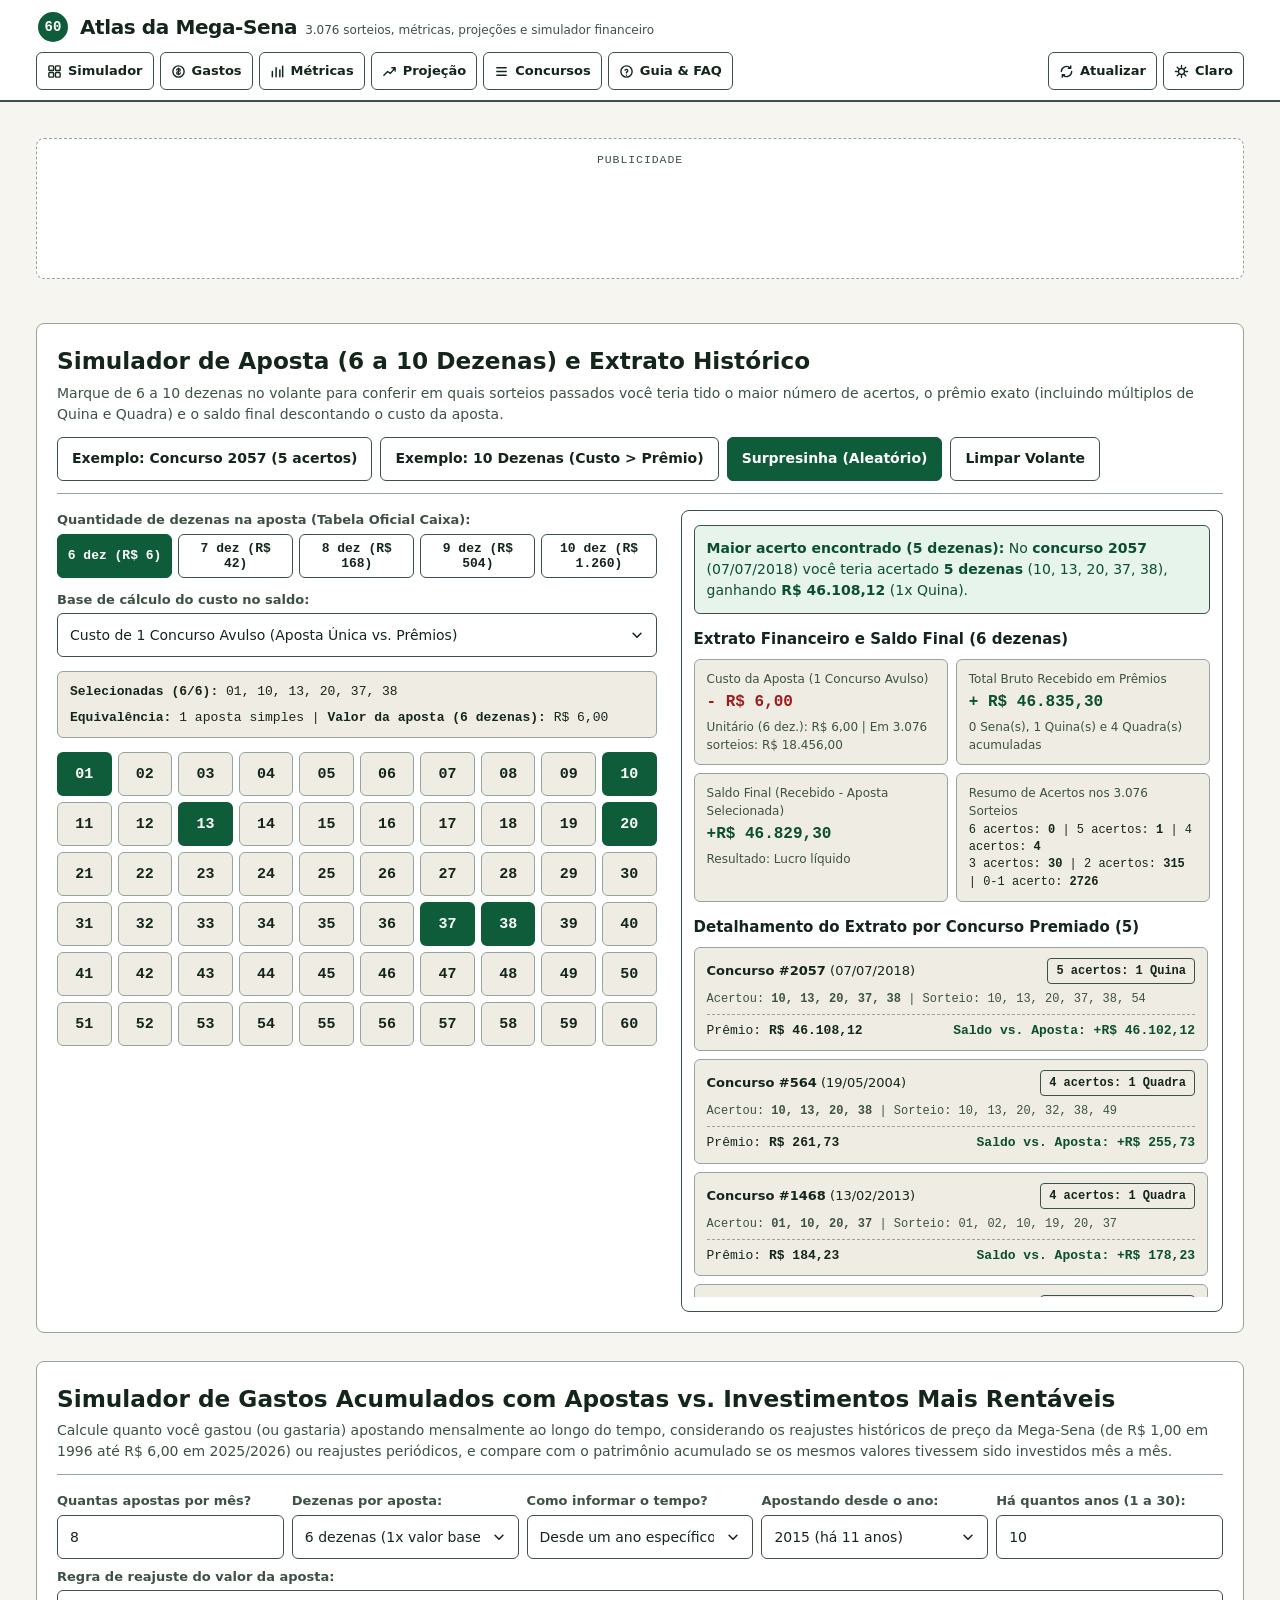
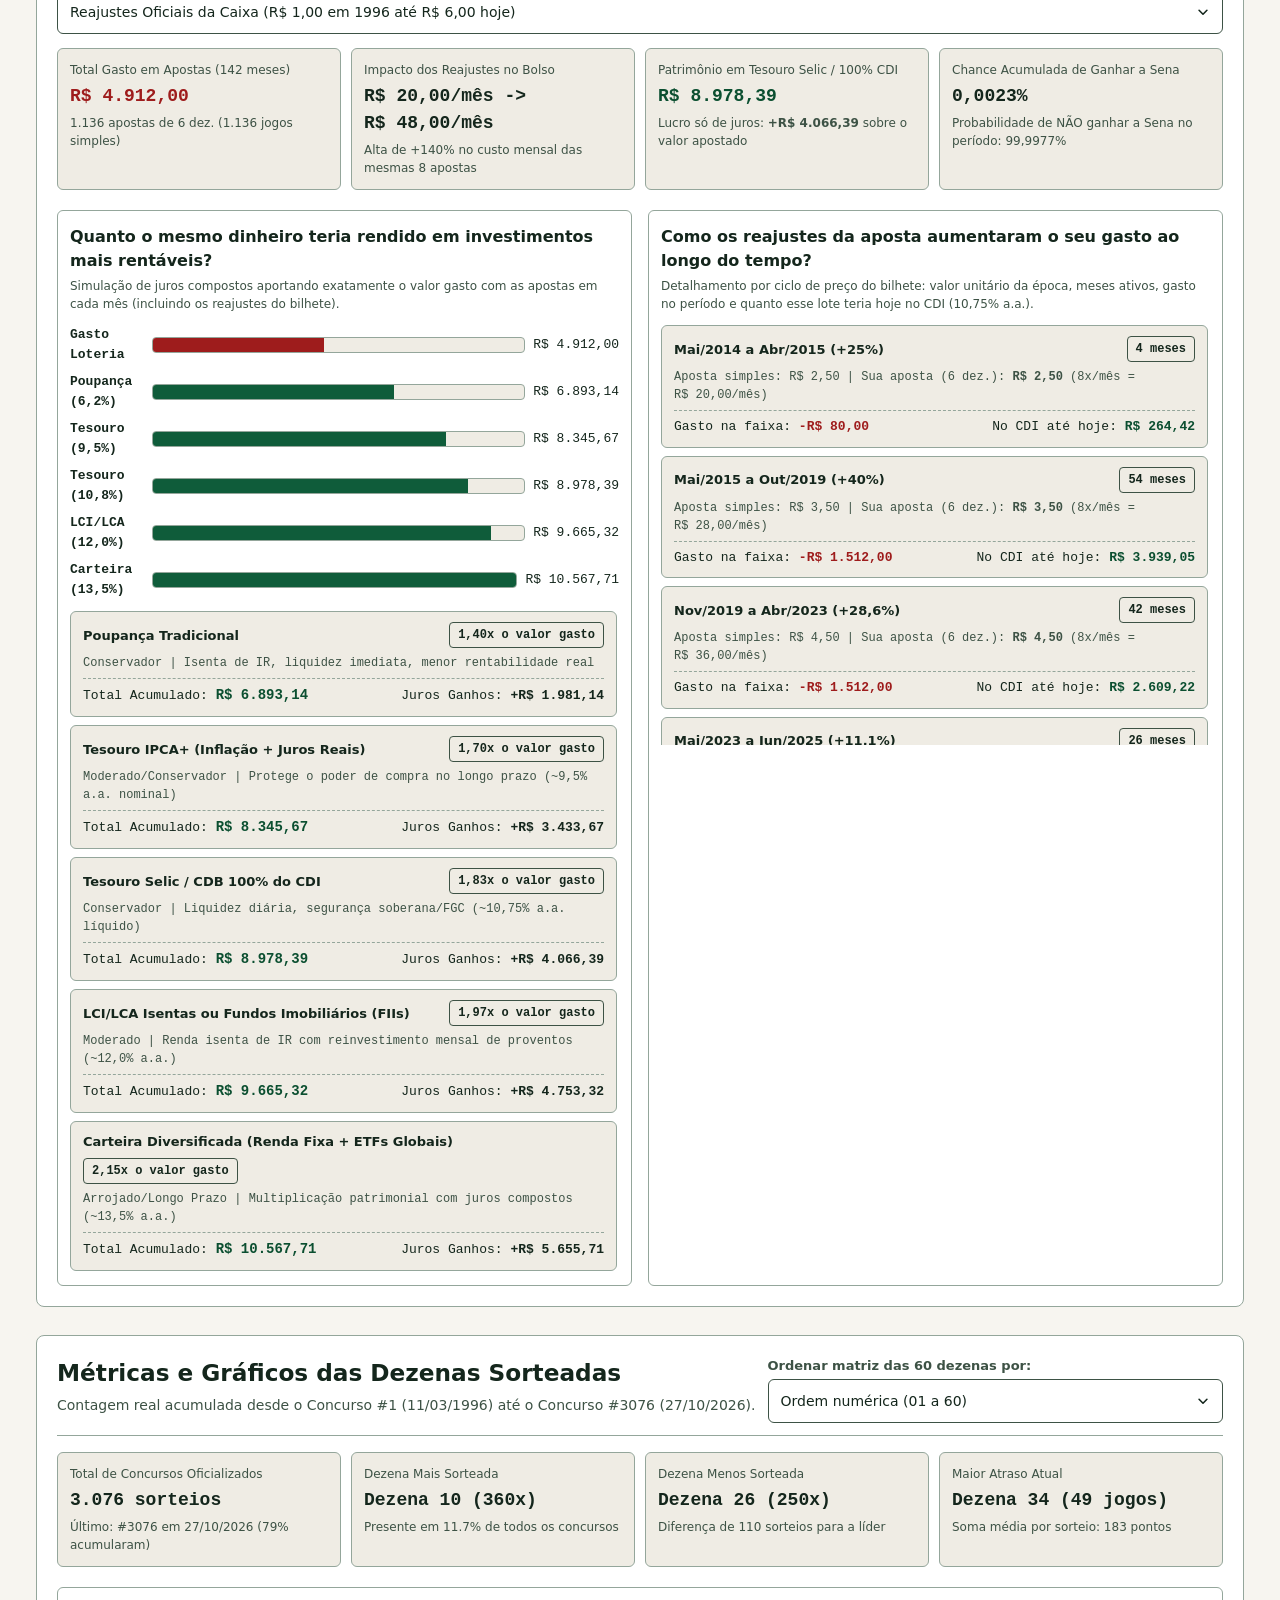
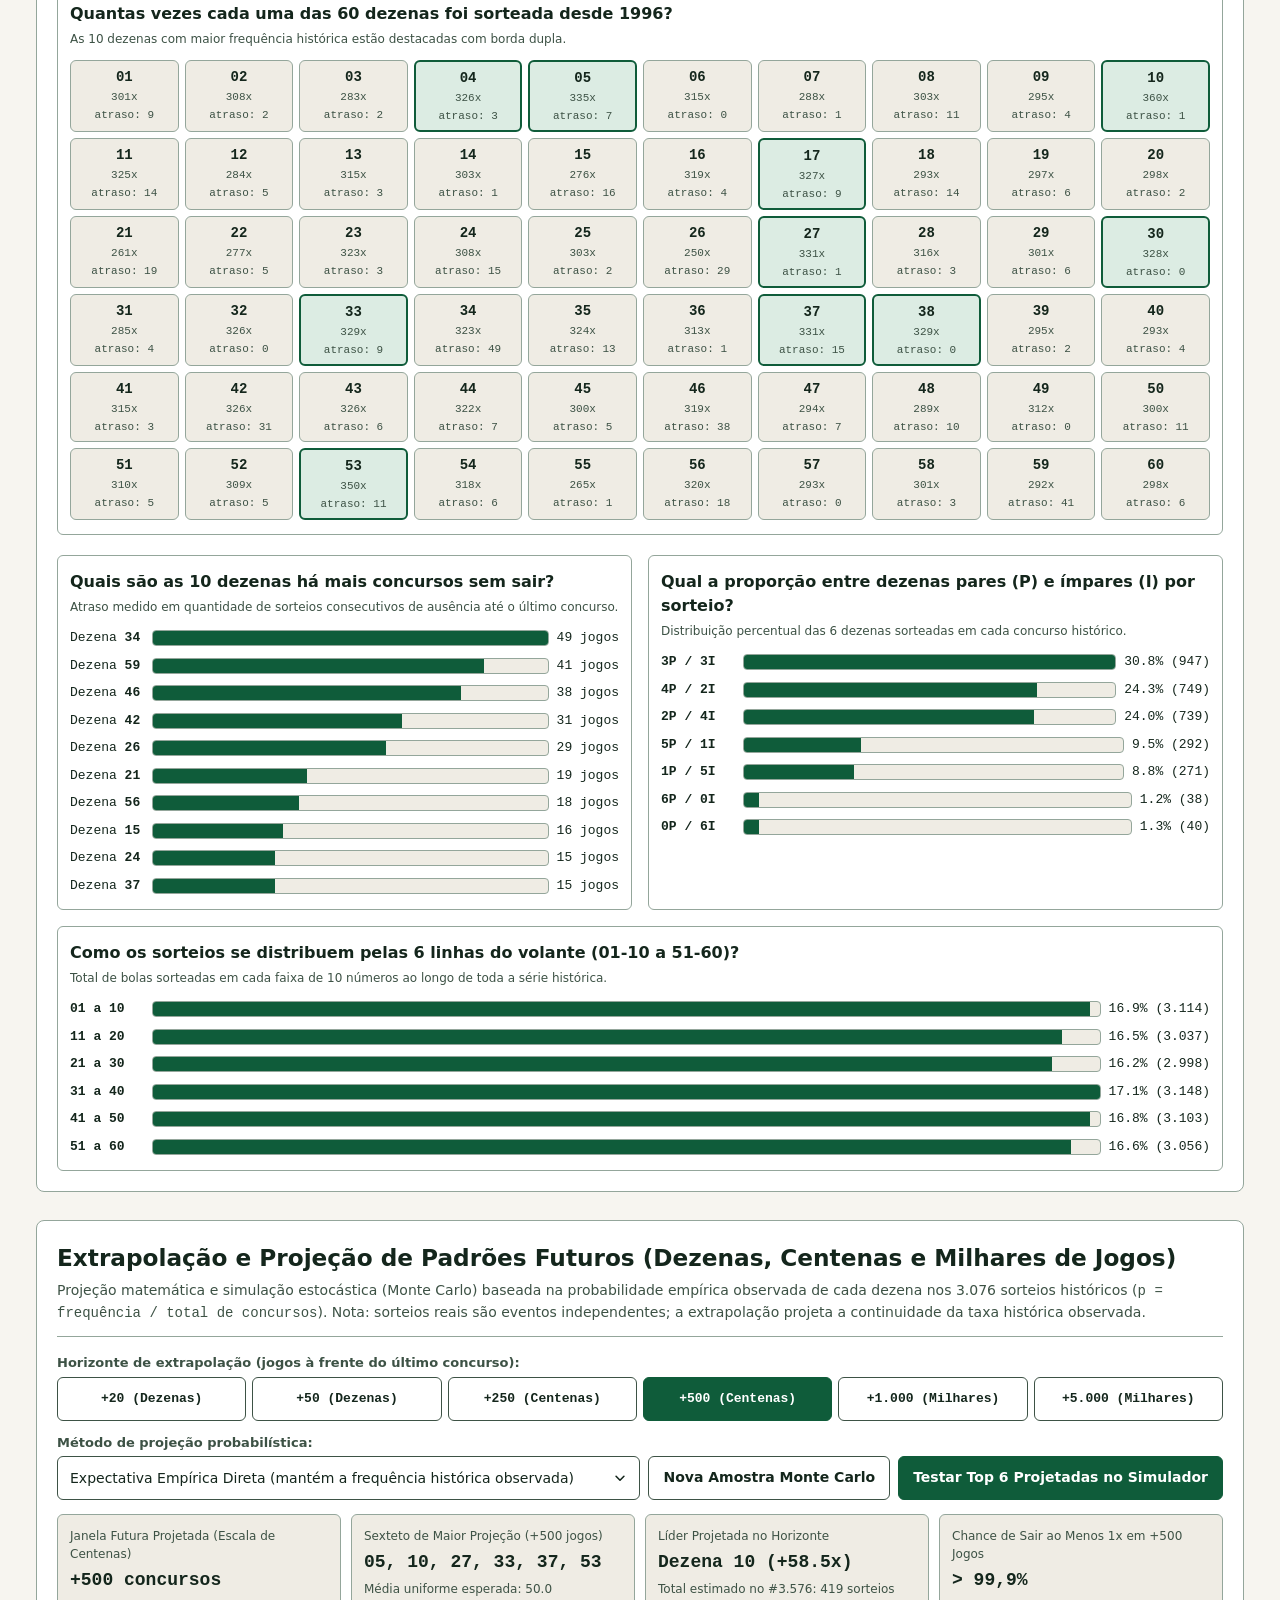
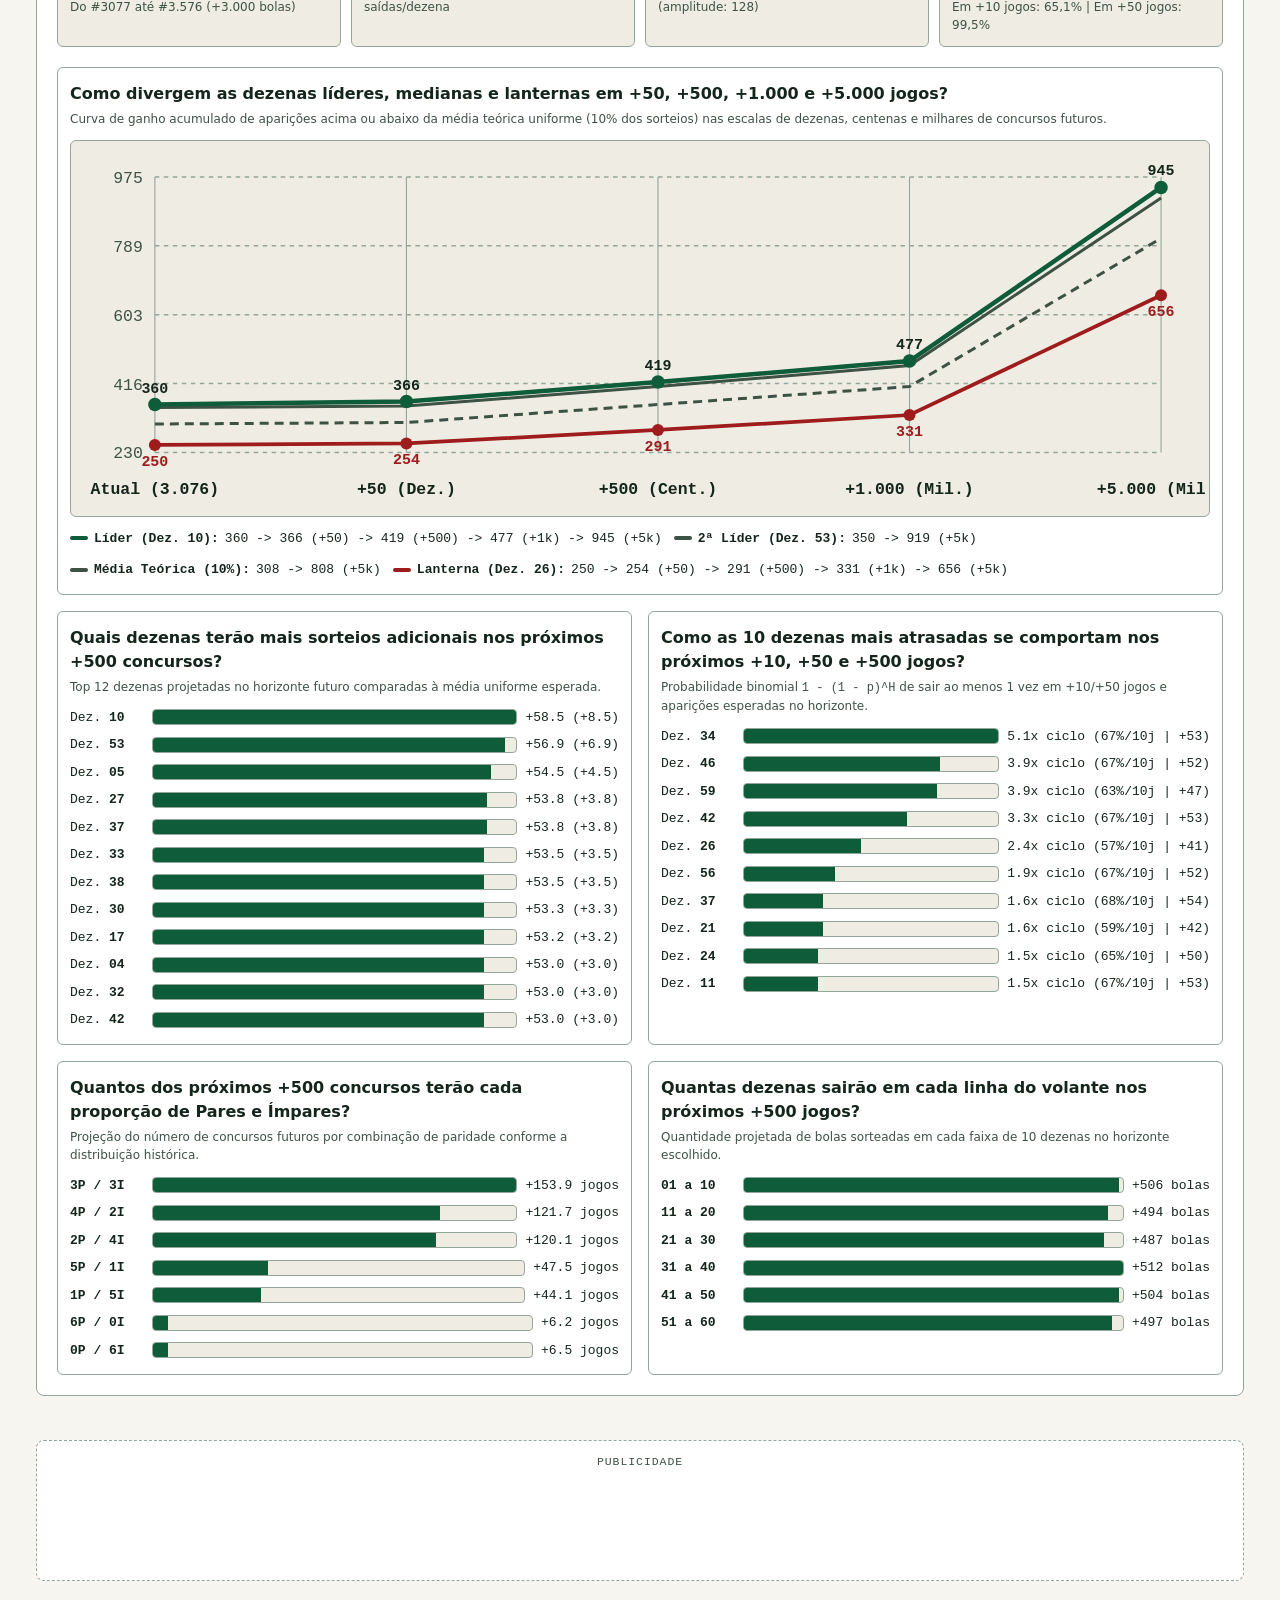
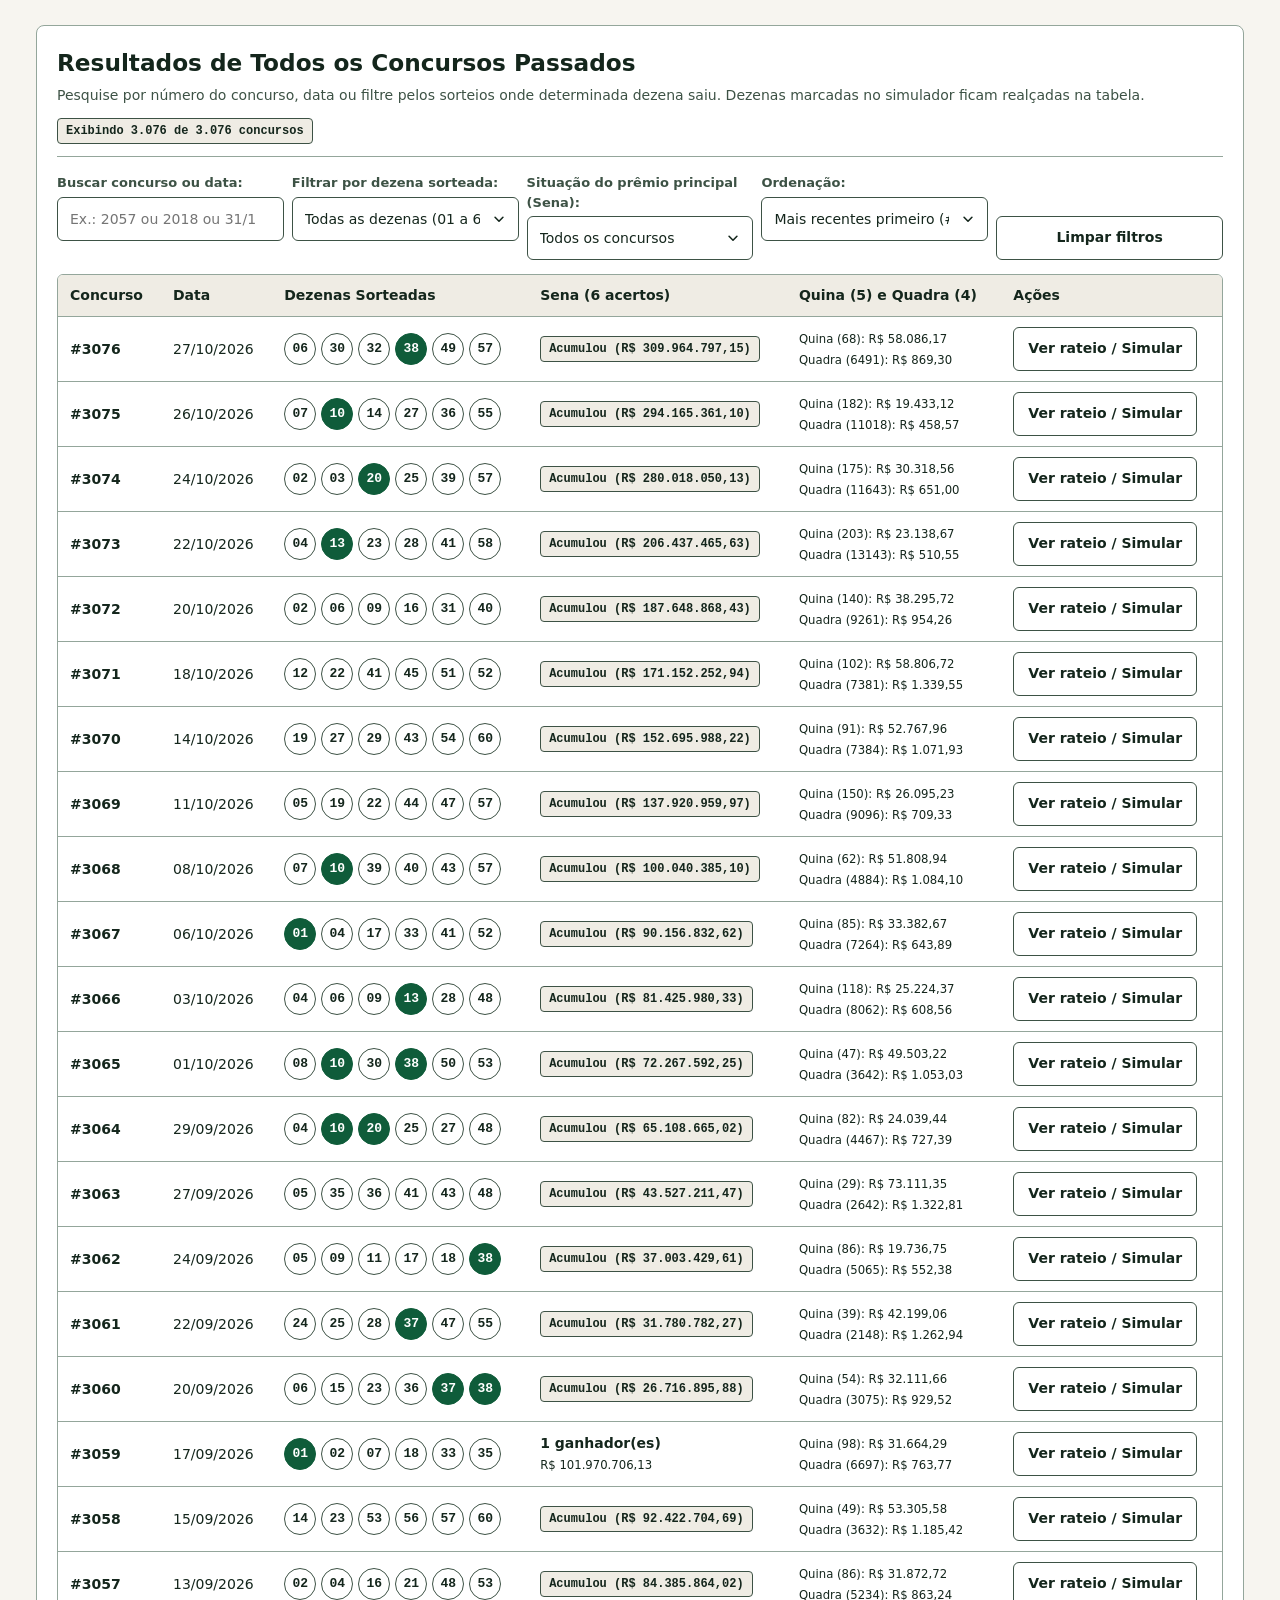
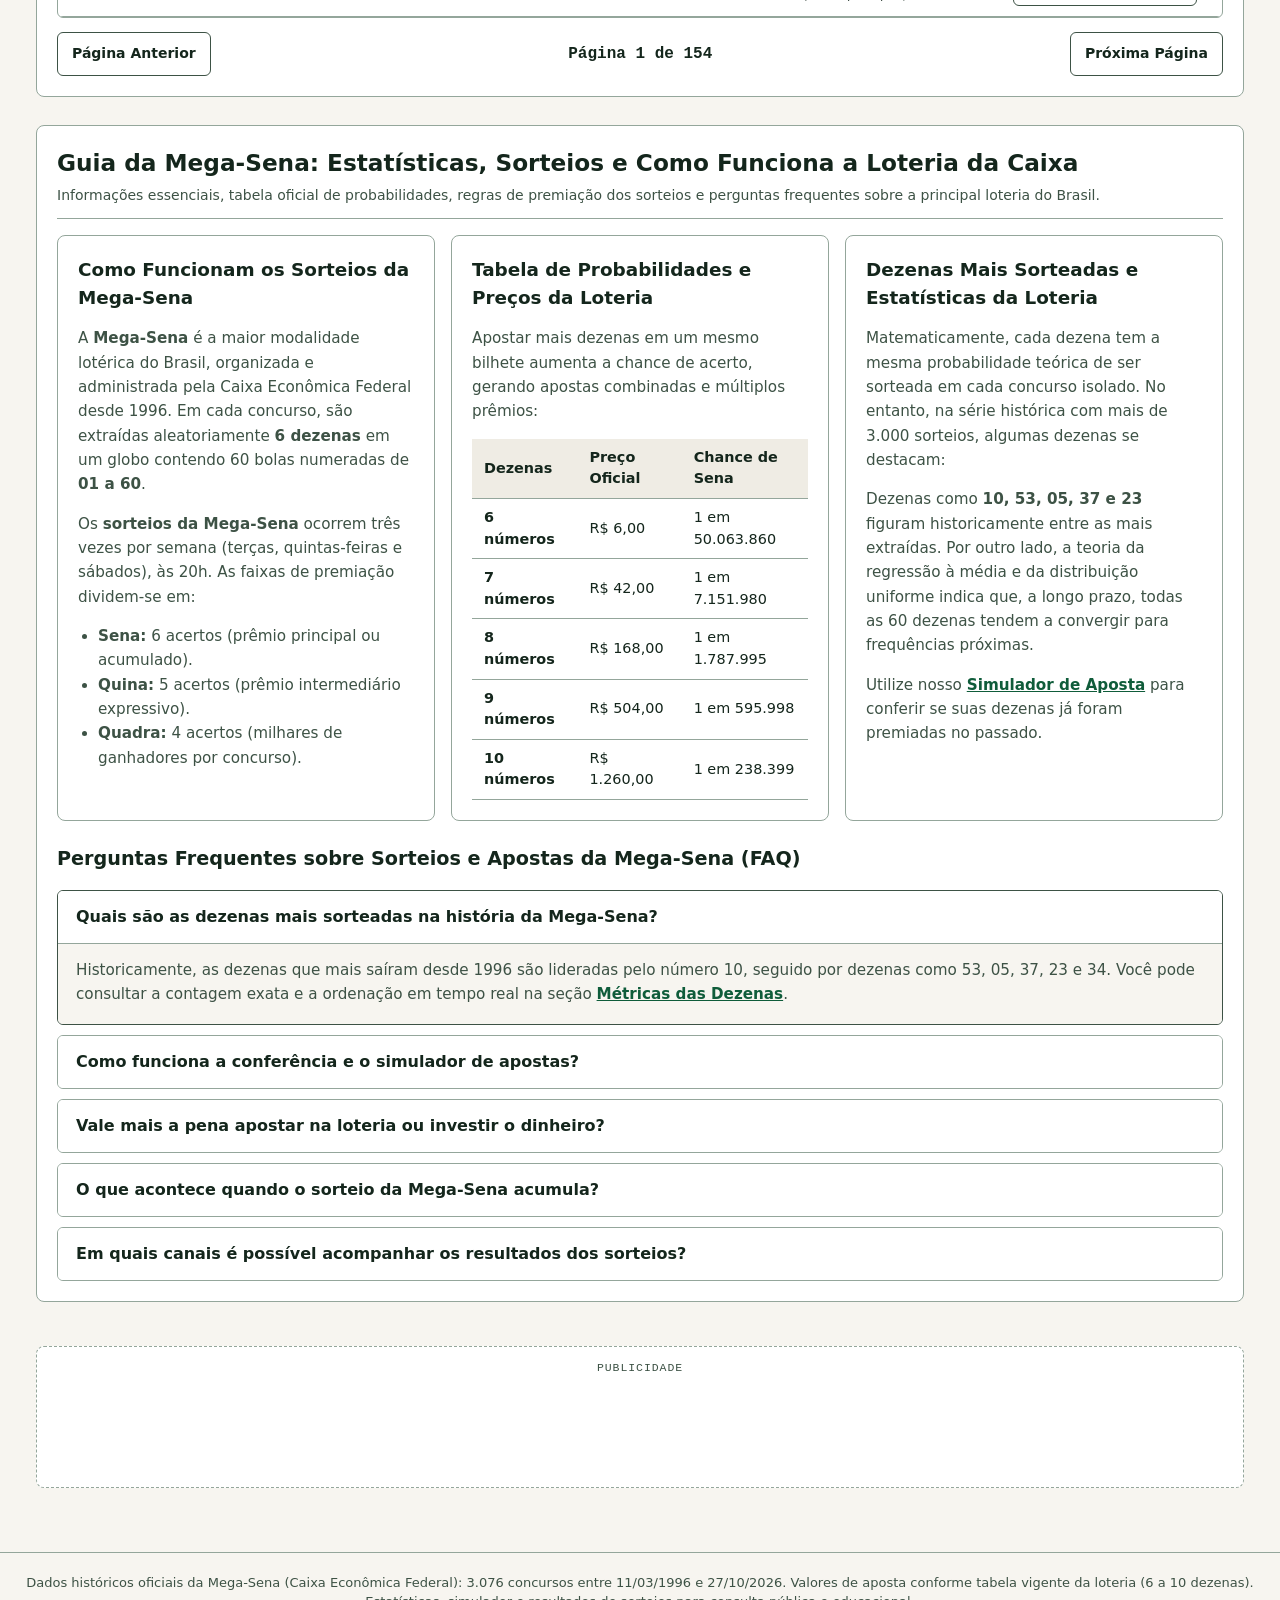
==== index.html @ bafdd3ea "feat: add SEO metadata, structured data, Google AdSense integration, and FAQ guide section" ====
<!DOCTYPE html>
<html lang="pt-BR" data-theme="light">
<head>
  <meta charset="UTF-8">
  <meta name="viewport" content="width=device-width, initial-scale=1.0">

  <!-- SEO Primário: Título & Descrição Otimizados -->
  <title>Mega-Sena: Resultados, Estatísticas, Simulador e Sorteios da Loteria Caixa</title>
  <meta name="description" content="Resultados e histórico de todos os sorteios da Mega-Sena da Caixa. Estatísticas das 60 dezenas, números mais sorteados e atrasados, simulador de apostas de 6 a 10 números e comparador financeiro.">
  <meta name="keywords" content="mega sena, loteria, sorteio, sorteios mega sena, resultado mega sena, estatísticas mega sena, simulador mega sena, números mais sorteados mega sena, dezenas mais sorteadas, loteria caixa, mega da virada, conferir aposta, palpites loteria, probabilidade mega sena, ultimos resultados mega sena, historico de sorteios">
  <meta name="robots" content="index, follow, max-snippet:-1, max-image-preview:large, max-video-preview:-1">
  <link rel="canonical" href="./">
  <meta name="author" content="Atlas da Mega-Sena">
  <meta name="theme-color" content="#0F5C3A">

  <!-- Open Graph / Redes Sociais -->
  <meta property="og:type" content="website">
  <meta property="og:locale" content="pt_BR">
  <meta property="og:site_name" content="Atlas da Mega-Sena">
  <meta property="og:title" content="Mega-Sena: Resultados, Estatísticas, Simulador e Sorteios da Loteria Caixa">
  <meta property="og:description" content="Estatísticas completas de todos os sorteios da Mega-Sena, números mais sorteados, simulador de apostas com cálculo de prêmio e histórico oficial da Caixa.">

  <!-- Twitter Card -->
  <meta name="twitter:card" content="summary_large_image">
  <meta name="twitter:title" content="Mega-Sena: Resultados, Estatísticas, Simulador e Sorteios da Loteria Caixa">
  <meta name="twitter:description" content="Estatísticas completas dos sorteios da Mega-Sena da Caixa, dezenas mais frequentes e simulador financeiro de apostas.">

  <!-- Favicon SVG -->
  <link rel="icon" type="image/svg+xml" href="data:image/svg+xml,%3Csvg xmlns='http://www.w3.org/2000/svg' viewBox='0 0 100 100'%3E%3Ccircle cx='50' cy='50' r='48' fill='%230F5C3A'/%3E%3Ctext x='50' y='64' font-size='42' font-family='sans-serif' font-weight='bold' fill='%23FFFFFF' text-anchor='middle'%3E60%3C/text%3E%3C/svg%3E">

  <!-- Google AdSense -->
  <script async src="https://pagead2.googlesyndication.com/pagead/js/adsbygoogle.js?client=ca-pub-2801447553650841"
       crossorigin="anonymous"></script>

  <!-- Dados Estruturados Schema.org (JSON-LD) para Rich Snippets no Google -->
  <script type="application/ld+json">
  {
    "@context": "https://schema.org",
    "@graph": [
      {
        "@type": "WebApplication",
        "@id": "#webapp",
        "name": "Atlas da Mega-Sena: Estatísticas e Simulador de Loteria",
        "url": "./",
        "applicationCategory": "EntertainmentApplication, FinanceApplication",
        "operatingSystem": "All",
        "description": "Ferramenta analítica gratuita para consulta de resultados históricos da Mega-Sena da Caixa, estatísticas de frequência das dezenas, simulação financeira de apostas e projeções estocásticas.",
        "inLanguage": "pt-BR",
        "offers": {
          "@type": "Offer",
          "price": "0",
          "priceCurrency": "BRL"
        }
      },
      {
        "@type": "FAQPage",
        "@id": "#faq",
        "mainEntity": [
          {
            "@type": "Question",
            "name": "Quais são as dezenas mais sorteadas na história da Mega-Sena?",
            "acceptedAnswer": {
              "@type": "Answer",
              "text": "As dezenas mais sorteadas em toda a série histórica da Mega-Sena incluem números como 10, 53, 05, 37, 23 e 34, cada um com centenas de aparições registradas desde o Concurso nº 1 da Caixa Econômica Federal."
            }
          },
          {
            "@type": "Question",
            "name": "Como funciona o simulador de apostas da Mega-Sena?",
            "acceptedAnswer": {
              "@type": "Answer",
              "text": "O simulador permite marcar entre 6 e 10 dezenas no volante interativo e cruzar automaticamente seu jogo com todos os 3.076 concursos oficiais, calculando prêmios multiplicados de Sena (6 acertos), Quina (5 acertos) e Quadra (4 acertos) e apurando o saldo financeiro real."
            }
          },
          {
            "@type": "Question",
            "name": "Qual é a probabilidade de acertar as 6 dezenas no sorteio da Mega-Sena?",
            "acceptedAnswer": {
              "@type": "Answer",
              "text": "A probabilidade matemática de acertar a Sena com a aposta simples de 6 dezenas é de 1 em 50.063.860 (0,000002%). Marcando 7 dezenas a chance melhora para 1 em 7.151.980, e com 10 dezenas a chance é de 1 em 238.399."
            }
          },
          {
            "@type": "Question",
            "name": "Em quais dias acontecem os sorteios da Mega-Sena?",
            "acceptedAnswer": {
              "@type": "Answer",
              "text": "Os sorteios da Mega-Sena são realizados três vezes por semana pela Caixa Econômica Federal: às terças-feiras, quintas-feiras e sábados, habitualmente a partir das 20h (horário de Brasília)."
            }
          },
          {
            "@type": "Question",
            "name": "Como conferir se um jogo já foi premiado em concursos anteriores da loteria?",
            "acceptedAnswer": {
              "@type": "Answer",
              "text": "Basta selecionar suas dezenas no volante do simulador. O sistema cruza os números instantaneamente com o banco de dados oficial de sorteios da Caixa e exibe quais concursos tiveram 4, 5 ou 6 acertos e o valor pago na época."
            }
          }
        ]
      }
    ]
  }
  </script>

  <link rel="stylesheet" href="styles.css">
</head>
<body>
  <a href="#simulador" class="skip-link">Pular para o Simulador de Apostas</a>

  <header class="site-header">
    <div class="header-inner">
      <div class="brand">
        <span class="brand-mark" aria-hidden="true">60</span>
        <div class="brand-text">
          <h1 class="brand-title">Atlas da Mega-Sena</h1>
          <p class="brand-subtitle">3.076 sorteios, métricas, projeções e simulador financeiro</p>
        </div>
      </div>

      <nav class="main-nav" aria-label="Navegação principal e configurações">
        <div class="nav-shortcuts" role="group" aria-label="Atalhos das seções">
          <a href="#simulador" class="nav-link" title="Simulador de Aposta e Extrato">
            <svg class="nav-icon" viewBox="0 0 16 16" aria-hidden="true"><rect x="2" y="2" width="5" height="5" rx="1" fill="none" stroke="currentColor" stroke-width="1.5"/><rect x="9" y="2" width="5" height="5" rx="1" fill="none" stroke="currentColor" stroke-width="1.5"/><rect x="2" y="9" width="5" height="5" rx="1" fill="none" stroke="currentColor" stroke-width="1.5"/><rect x="9" y="9" width="5" height="5" rx="1" fill="none" stroke="currentColor" stroke-width="1.5"/></svg>
            <span>Simulador</span>
          </a>
          <a href="#gastos-investimentos" class="nav-link" title="Simulador de Gastos vs. Investimentos">
            <svg class="nav-icon" viewBox="0 0 16 16" aria-hidden="true"><circle cx="8" cy="8" r="6" fill="none" stroke="currentColor" stroke-width="1.5"/><path d="M8 4.5v7M6 6.5c0-1 1-1.5 2-1.5s2 .5 2 1.5-1 1.5-2 1.5-2 .5-2 1.5 1 1.5 2 1.5 2-.5 2-1.5" fill="none" stroke="currentColor" stroke-width="1.3" stroke-linecap="round"/></svg>
            <span>Gastos</span>
          </a>
          <a href="#estatisticas" class="nav-link" title="Gráficos e Métricas das Dezenas">
            <svg class="nav-icon" viewBox="0 0 16 16" aria-hidden="true"><path d="M2.5 13.5V8M6.5 13.5V4M10.5 13.5V6.5M13.5 13.5V2.5" fill="none" stroke="currentColor" stroke-width="1.6" stroke-linecap="round"/></svg>
            <span>Métricas</span>
          </a>
          <a href="#extrapolacao" class="nav-link" title="Extrapolação Probabilística Futura">
            <svg class="nav-icon" viewBox="0 0 16 16" aria-hidden="true"><path d="M2 12l4-4 3 2 5-6M10.5 4H14v3.5" fill="none" stroke="currentColor" stroke-width="1.5" stroke-linecap="round" stroke-linejoin="round"/></svg>
            <span>Projeção</span>
          </a>
          <a href="#historico" class="nav-link" title="Todos os Concursos Passados">
            <svg class="nav-icon" viewBox="0 0 16 16" aria-hidden="true"><path d="M3 4h10M3 8h10M3 12h10" fill="none" stroke="currentColor" stroke-width="1.5" stroke-linecap="round"/></svg>
            <span>Concursos</span>
          </a>
          <a href="#guia-loteria" class="nav-link" title="Guia da Loteria e Perguntas Frequentes">
            <svg class="nav-icon" viewBox="0 0 16 16" aria-hidden="true"><circle cx="8" cy="8" r="6" fill="none" stroke="currentColor" stroke-width="1.5"/><path d="M6.5 6.5a1.5 1.5 0 0 1 2.8.7c0 .9-.8 1.3-1.3 1.8v.5M8 12h.01" fill="none" stroke="currentColor" stroke-width="1.5" stroke-linecap="round"/></svg>
            <span>Guia &amp; FAQ</span>
          </a>
        </div>

        <div class="nav-settings" role="group" aria-label="Configurações e sincronização">
          <button type="button" id="btn-sync-api" class="btn" title="Sincronizar sorteios recentes da Caixa" aria-label="Atualizar sorteios da Caixa">
            <svg class="nav-icon" viewBox="0 0 16 16" aria-hidden="true"><path d="M13.5 8a5.5 5.5 0 0 1-9.3 3.9M2.5 8a5.5 5.5 0 0 1 9.3-3.9M10 4.5h2.5V2M6 11.5H3.5V14" fill="none" stroke="currentColor" stroke-width="1.5" stroke-linecap="round" stroke-linejoin="round"/></svg>
            <span class="btn-label-text">Atualizar</span>
          </button>
          <button type="button" id="theme-toggle" class="btn" aria-pressed="false" title="Alternar entre tema Claro e Escuro" aria-label="Alternar tema Claro ou Escuro">
            <svg class="nav-icon" viewBox="0 0 16 16" aria-hidden="true"><circle cx="8" cy="8" r="3.5" fill="none" stroke="currentColor" stroke-width="1.5"/><path d="M8 1.5v2M8 12.5v2M1.5 8h2M12.5 8h2M3.4 3.4l1.4 1.4M11.2 11.2l1.4 1.4M12.6 3.4l-1.4 1.4M4.8 11.2l-1.4 1.4" fill="none" stroke="currentColor" stroke-width="1.4" stroke-linecap="round"/></svg>
            <span class="btn-label-text" id="theme-toggle-text">Claro</span>
          </button>
        </div>
      </nav>
    </div>
  </header>

  <main class="container">
    <div id="sync-status" class="status-banner" role="status" hidden></div>

    <!-- ANÚNCIO ADSENSE: TOPO -->
    <aside class="ad-container" aria-label="Espaço Publicitário Google AdSense">
      <span class="ad-badge">Publicidade</span>
      <ins class="adsbygoogle"
           style="display:block"
           data-ad-client="ca-pub-2801447553650841"
           data-ad-slot="auto"
           data-ad-format="auto"
           data-full-width-responsive="true"></ins>
      <script>
        (adsbygoogle = window.adsbygoogle || []).push({});
      </script>
    </aside>

    <!-- SEÇÃO 1: SIMULADOR DE APOSTAS E EXTRATO FINANCEIRO -->
    <section id="simulador" class="section-block" aria-labelledby="title-simulador">
      <div class="section-header">
        <div>
          <h2 id="title-simulador" class="section-title">Simulador de Aposta (6 a 10 Dezenas) e Extrato Histórico</h2>
          <p class="section-desc">
            Marque de 6 a 10 dezenas no volante para conferir em quais sorteios passados você teria tido o maior número de acertos, o prêmio exato (incluindo múltiplos de Quina e Quadra) e o saldo final descontando o custo da aposta.
          </p>
        </div>
        <div class="controls-row" style="margin-bottom:0;">
          <button type="button" id="btn-example-2057" class="btn">Exemplo: Concurso 2057 (5 acertos)</button>
          <button type="button" id="btn-example-loss" class="btn">Exemplo: 10 Dezenas (Custo &gt; Prêmio)</button>
          <button type="button" id="btn-random-bet" class="btn btn-primary">Surpresinha (Aleatório)</button>
          <button type="button" id="btn-clear-bet" class="btn">Limpar Volante</button>
        </div>
      </div>

      <div id="simulator-alert" class="status-banner" role="alert" hidden></div>

      <div class="simulator-grid">
        <!-- Coluna Esquerda: Volante -->
        <div>
          <div class="controls-stack">
            <div class="field-group">
              <span class="field-label" id="label-bet-size">Quantidade de dezenas na aposta (Tabela Oficial Caixa):</span>
              <div class="dezena-size-group" role="group" aria-labelledby="label-bet-size">
                <button type="button" class="size-pill" data-size="6" aria-pressed="true">6 dez (R$ 6)</button>
                <button type="button" class="size-pill" data-size="7" aria-pressed="false">7 dez (R$ 42)</button>
                <button type="button" class="size-pill" data-size="8" aria-pressed="false">8 dez (R$ 168)</button>
                <button type="button" class="size-pill" data-size="9" aria-pressed="false">9 dez (R$ 504)</button>
                <button type="button" class="size-pill" data-size="10" aria-pressed="false">10 dez (R$ 1.260)</button>
              </div>
            </div>

            <div class="field-group">
              <label class="field-label" for="cost-mode-select">Base de cálculo do custo no saldo:</label>
              <select id="cost-mode-select" class="select-input">
                <option value="single">Custo de 1 Concurso Avulso (Aposta Única vs. Prêmios)</option>
                <option value="all">Custo Acumulado nos 3.076 Concursos (Teimosinha Histórica)</option>
              </select>
            </div>
          </div>

          <div id="ticket-summary" class="ticket-summary-bar" aria-live="polite"></div>

          <div id="volante-grid" class="volante-grid" role="group" aria-label="Volante de 60 dezenas da Mega-Sena"></div>
        </div>

        <!-- Coluna Direita: Resultado e Extrato -->
        <div id="simulation-output" class="result-panel" aria-live="polite"></div>
      </div>
    </section>

    <!-- SEÇÃO 1.5: SIMULADOR DE GASTOS TOTAIS COM APOSTAS VS. INVESTIMENTOS -->
    <section id="gastos-investimentos" class="section-block" aria-labelledby="title-gastos">
      <div class="section-header">
        <div>
          <h2 id="title-gastos" class="section-title">Simulador de Gastos Acumulados com Apostas vs. Investimentos Mais Rentáveis</h2>
          <p class="section-desc">
            Calcule quanto você gastou (ou gastaria) apostando mensalmente ao longo do tempo, considerando os reajustes históricos de preço da Mega-Sena (de R$ 1,00 em 1996 até R$ 6,00 em 2025/2026) ou reajustes periódicos, e compare com o patrimônio acumulado se os mesmos valores tivessem sido investidos mês a mês.
          </p>
        </div>
      </div>

      <div class="controls-row">
        <div class="field-group">
          <label class="field-label" for="spend-bets-month">Quantas apostas por mês?</label>
          <input type="number" id="spend-bets-month" class="text-input" min="1" max="500" step="1" value="8">
        </div>

        <div class="field-group">
          <label class="field-label" for="spend-bet-size">Dezenas por aposta:</label>
          <select id="spend-bet-size" class="select-input">
            <option value="6" selected>6 dezenas (1x valor base)</option>
            <option value="7">7 dezenas (7x valor base)</option>
            <option value="8">8 dezenas (28x valor base)</option>
            <option value="9">9 dezenas (84x valor base)</option>
            <option value="10">10 dezenas (210x valor base)</option>
          </select>
        </div>

        <div class="field-group">
          <label class="field-label" for="spend-time-mode">Como informar o tempo?</label>
          <select id="spend-time-mode" class="select-input">
            <option value="sinceYear" selected>Desde um ano específico (1996 a 2026)</option>
            <option value="durationYears">Há quantos anos (duração em anos)</option>
          </select>
        </div>

        <div class="field-group" id="group-since-year">
          <label class="field-label" for="spend-start-year">Apostando desde o ano:</label>
          <select id="spend-start-year" class="select-input"></select>
        </div>

        <div class="field-group" id="group-duration-years" hidden>
          <label class="field-label" for="spend-years-count">Há quantos anos (1 a 30):</label>
          <input type="number" id="spend-years-count" class="text-input" min="1" max="30" step="1" value="10">
        </div>

        <div class="field-group">
          <label class="field-label" for="spend-adjust-mode">Regra de reajuste do valor da aposta:</label>
          <select id="spend-adjust-mode" class="select-input">
            <option value="official" selected>Reajustes Oficiais da Caixa (R$ 1,00 em 1996 até R$ 6,00 hoje)</option>
            <option value="periodic">Reajuste Periódico Simulado (+25% a cada 3 anos)</option>
          </select>
        </div>
      </div>

      <div id="spend-kpi-strip" class="kpi-strip"></div>

      <div class="charts-grid">
        <div class="chart-card">
          <h3 class="chart-title">Quanto o mesmo dinheiro teria rendido em investimentos mais rentáveis?</h3>
          <p class="chart-subtitle">
            Simulação de juros compostos aportando exatamente o valor gasto com as apostas em cada mês (incluindo os reajustes do bilhete).
          </p>
          <div id="spend-investments-chart" class="bar-list"></div>
          <div id="spend-investments-cards" class="extrato-list" style="margin-top:12px;max-height:none;"></div>
        </div>

        <div class="chart-card">
          <h3 class="chart-title">Como os reajustes da aposta aumentaram o seu gasto ao longo do tempo?</h3>
          <p class="chart-subtitle">
            Detalhamento por ciclo de preço do bilhete: valor unitário da época, meses ativos, gasto no período e quanto esse lote teria hoje no CDI (10,75% a.a.).
          </p>
          <div id="spend-eras-list" class="extrato-list" style="max-height:420px;"></div>
        </div>
      </div>
    </section>

    <!-- SEÇÃO 2: GRÁFICOS E MÉTRICAS DAS DEZENAS -->
    <section id="estatisticas" class="section-block" aria-labelledby="title-estatisticas">
      <div class="section-header">
        <div>
          <h2 id="title-estatisticas" class="section-title">Métricas e Gráficos das Dezenas Sorteadas</h2>
          <p class="section-desc">
            Contagem real acumulada desde o Concurso #1 (11/03/1996) até o Concurso #3076 (27/10/2026).
          </p>
        </div>
        <div class="field-group">
          <label class="field-label" for="freq-sort-select">Ordenar matriz das 60 dezenas por:</label>
          <select id="freq-sort-select" class="select-input">
            <option value="num">Ordem numérica (01 a 60)</option>
            <option value="most">Mais sorteadas primeiro</option>
            <option value="least">Menos sorteadas primeiro</option>
            <option value="delay">Maior atraso atual primeiro</option>
          </select>
        </div>
      </div>

      <div id="kpi-strip" class="kpi-strip"></div>

      <div class="chart-card" style="margin-bottom:20px;">
        <h3 class="chart-title">Quantas vezes cada uma das 60 dezenas foi sorteada desde 1996?</h3>
        <p class="chart-subtitle">As 10 dezenas com maior frequência histórica estão destacadas com borda dupla.</p>
        <div id="freq-matrix" class="freq-matrix"></div>
      </div>

      <div class="charts-grid">
        <div class="chart-card">
          <h3 class="chart-title">Quais são as 10 dezenas há mais concursos sem sair?</h3>
          <p class="chart-subtitle">Atraso medido em quantidade de sorteios consecutivos de ausência até o último concurso.</p>
          <div id="delay-chart" class="bar-list"></div>
        </div>

        <div class="chart-card">
          <h3 class="chart-title">Qual a proporção entre dezenas pares (P) e ímpares (I) por sorteio?</h3>
          <p class="chart-subtitle">Distribuição percentual das 6 dezenas sorteadas em cada concurso histórico.</p>
          <div id="parity-chart" class="bar-list"></div>
        </div>

        <div class="chart-card" style="grid-column: 1 / -1;">
          <h3 class="chart-title">Como os sorteios se distribuem pelas 6 linhas do volante (01-10 a 51-60)?</h3>
          <p class="chart-subtitle">Total de bolas sorteadas em cada faixa de 10 números ao longo de toda a série histórica.</p>
          <div id="row-chart" class="bar-list"></div>
        </div>
      </div>
    </section>

    <!-- SEÇÃO 2.5: EXTRAPOLAÇÃO PROBABILÍSTICA (DEZENAS, CENTENAS E MILHARES DE JOGOS À FRENTE) -->
    <section id="extrapolacao" class="section-block" aria-labelledby="title-extrapolacao">
      <div class="section-header">
        <div>
          <h2 id="title-extrapolacao" class="section-title">Extrapolação e Projeção de Padrões Futuros (Dezenas, Centenas e Milhares de Jogos)</h2>
          <p class="section-desc">
            Projeção matemática e simulação estocástica (Monte Carlo) baseada na probabilidade empírica observada de cada dezena nos 3.076 sorteios históricos (<code>p = frequência / total de concursos</code>). Nota: sorteios reais são eventos independentes; a extrapolação projeta a continuidade da taxa histórica observada.
          </p>
        </div>
      </div>

      <div class="controls-stack">
        <div class="field-group">
          <span class="field-label" id="label-horizon">Horizonte de extrapolação (jogos à frente do último concurso):</span>
          <div class="dezena-size-group" role="group" aria-labelledby="label-horizon">
            <button type="button" class="size-pill horizon-pill" data-horizon="20" aria-pressed="false">+20 (Dezenas)</button>
            <button type="button" class="size-pill horizon-pill" data-horizon="50" aria-pressed="false">+50 (Dezenas)</button>
            <button type="button" class="size-pill horizon-pill" data-horizon="250" aria-pressed="false">+250 (Centenas)</button>
            <button type="button" class="size-pill horizon-pill" data-horizon="500" aria-pressed="true">+500 (Centenas)</button>
            <button type="button" class="size-pill horizon-pill" data-horizon="1000" aria-pressed="false">+1.000 (Milhares)</button>
            <button type="button" class="size-pill horizon-pill" data-horizon="5000" aria-pressed="false">+5.000 (Milhares)</button>
          </div>
        </div>

        <div class="controls-row" style="margin-bottom:0;">
          <div class="field-group">
            <label class="field-label" for="extrap-mode-select">Método de projeção probabilística:</label>
            <select id="extrap-mode-select" class="select-input">
              <option value="empirical">Expectativa Empírica Direta (mantém a frequência histórica observada)</option>
              <option value="montecarlo">Simulação de Monte Carlo Ponderada (sorteia N jogos futuros com pesos históricos)</option>
              <option value="reversion">Regressão à Média + Pressão de Ciclo (compensa dezenas com maior atraso atual)</option>
            </select>
          </div>

          <div class="field-group" style="justify-content:flex-end;flex:0 1 auto;">
            <span class="field-label">&nbsp;</span>
            <div style="display:flex;flex-wrap:wrap;gap:8px;">
              <button type="button" id="btn-rerun-mc" class="btn">Nova Amostra Monte Carlo</button>
              <button type="button" id="btn-load-projected-bet" class="btn btn-primary">Testar Top 6 Projetadas no Simulador</button>
            </div>
          </div>
        </div>
      </div>

      <div id="extrap-kpi-strip" class="kpi-strip"></div>

      <!-- Gráfico SVG de Curvas de Extrapolação Multi-Escala (+10, +100, +1.000, +5.000) -->
      <div class="chart-card" style="margin-bottom:16px;">
        <h3 class="chart-title">Como divergem as dezenas líderes, medianas e lanternas em +50, +500, +1.000 e +5.000 jogos?</h3>
        <p class="chart-subtitle">
          Curva de ganho acumulado de aparições acima ou abaixo da média teórica uniforme (10% dos sorteios) nas escalas de dezenas, centenas e milhares de concursos futuros.
        </p>
        <div id="extrap-svg-container" class="svg-chart-wrap" role="img" aria-label="Gráfico de linhas de extrapolação para dezenas, centenas e milhares de jogos"></div>
      </div>

      <div class="charts-grid">
        <div class="chart-card">
          <h3 class="chart-title" id="title-extrap-top">Quais dezenas terão mais sorteios adicionais no horizonte selecionado?</h3>
          <p class="chart-subtitle">Top 12 dezenas projetadas no horizonte futuro comparadas à média uniforme esperada.</p>
          <div id="extrap-top-chart" class="bar-list"></div>
        </div>

        <div class="chart-card">
          <h3 class="chart-title" id="title-extrap-prob">Qual a chance acumulada de saída e quantos ciclos cada dezena atrasada cumprirá?</h3>
          <p class="chart-subtitle">Probabilidade binomial <code>1 - (1 - p)^H</code> de sair ao menos 1 vez em +10/+50 jogos e aparições esperadas no horizonte.</p>
          <div id="extrap-cycle-chart" class="bar-list"></div>
        </div>

        <div class="chart-card">
          <h3 class="chart-title" id="title-extrap-parity">Quantos sorteios futuros cairão em cada padrão de Pares e Ímpares?</h3>
          <p class="chart-subtitle">Projeção do número de concursos futuros por combinação de paridade conforme a distribuição histórica.</p>
          <div id="extrap-parity-chart" class="bar-list"></div>
        </div>

        <div class="chart-card">
          <h3 class="chart-title" id="title-extrap-rows">Qual a projeção de dezenas sorteadas por linha do volante nos próximos jogos?</h3>
          <p class="chart-subtitle">Quantidade projetada de bolas sorteadas em cada faixa de 10 dezenas no horizonte escolhido.</p>
          <div id="extrap-rows-chart" class="bar-list"></div>
        </div>
      </div>
    </section>

    <!-- ANÚNCIO ADSENSE: MEIO -->
    <aside class="ad-container" aria-label="Espaço Publicitário Google AdSense">
      <span class="ad-badge">Publicidade</span>
      <ins class="adsbygoogle"
           style="display:block"
           data-ad-client="ca-pub-2801447553650841"
           data-ad-slot="auto"
           data-ad-format="auto"
           data-full-width-responsive="true"></ins>
      <script>
        (adsbygoogle = window.adsbygoogle || []).push({});
      </script>
    </aside>

    <!-- SEÇÃO 3: TODOS OS RESULTADOS DE CONCURSOS PASSADOS -->
    <section id="historico" class="section-block" aria-labelledby="title-historico">
      <div class="section-header">
        <div>
          <h2 id="title-historico" class="section-title">Resultados de Todos os Concursos Passados</h2>
          <p class="section-desc">
            Pesquise por número do concurso, data ou filtre pelos sorteios onde determinada dezena saiu. Dezenas marcadas no simulador ficam realçadas na tabela.
          </p>
        </div>
        <span id="draws-count-label" class="badge-status">Carregando...</span>
      </div>

      <div class="controls-row">
        <div class="field-group">
          <label class="field-label" for="filter-search">Buscar concurso ou data:</label>
          <input type="search" id="filter-search" class="text-input" placeholder="Ex.: 2057 ou 2018 ou 31/12">
        </div>

        <div class="field-group">
          <label class="field-label" for="filter-number">Filtrar por dezena sorteada:</label>
          <select id="filter-number" class="select-input">
            <option value="">Todas as dezenas (01 a 60)</option>
          </select>
        </div>

        <div class="field-group">
          <label class="field-label" for="filter-status">Situação do prêmio principal (Sena):</label>
          <select id="filter-status" class="select-input">
            <option value="all">Todos os concursos</option>
            <option value="winners">Apenas com ganhadores na Sena</option>
            <option value="accumulated">Apenas acumulados</option>
          </select>
        </div>

        <div class="field-group">
          <label class="field-label" for="sort-order">Ordenação:</label>
          <select id="sort-order" class="select-input">
            <option value="desc">Mais recentes primeiro (#3076 ao #1)</option>
            <option value="asc">Mais antigos primeiro (#1 ao #3076)</option>
          </select>
        </div>

        <div class="field-group" style="justify-content:flex-end;">
          <span class="field-label">&nbsp;</span>
          <button type="button" id="btn-reset-filters" class="btn">Limpar filtros</button>
        </div>
      </div>

      <div class="table-wrap">
        <table class="draws-table" aria-label="Tabela histórica de todos os resultados da Mega-Sena">
          <thead>
            <tr>
              <th>Concurso</th>
              <th>Data</th>
              <th>Dezenas Sorteadas</th>
              <th>Sena (6 acertos)</th>
              <th>Quina (5) e Quadra (4)</th>
              <th>Ações</th>
            </tr>
          </thead>
          <tbody id="draws-tbody"></tbody>
        </table>
      </div>

      <div class="pagination-bar">
        <button type="button" id="prev-page" class="btn">Página Anterior</button>
        <span id="page-info" style="font-family:var(--font-mono);font-weight:700;">Página 1</span>
        <button type="button" id="next-page" class="btn">Próxima Página</button>
      </div>
    </section>

    <!-- SEÇÃO 4: GUIA SEO, ESTATÍSTICAS E PERGUNTAS FREQUENTES DA LOTERIA -->
    <section id="guia-loteria" class="section-block seo-content-block" aria-labelledby="title-guia">
      <div class="section-header">
        <div>
          <h2 id="title-guia" class="section-title">Guia da Mega-Sena: Estatísticas, Sorteios e Como Funciona a Loteria da Caixa</h2>
          <p class="section-desc">
            Informações essenciais, tabela oficial de probabilidades, regras de premiação dos sorteios e perguntas frequentes sobre a principal loteria do Brasil.
          </p>
        </div>
      </div>

      <div class="seo-guide-grid">
        <article class="seo-article-card">
          <h3>Como Funcionam os Sorteios da Mega-Sena</h3>
          <p>
            A <strong>Mega-Sena</strong> é a maior modalidade lotérica do Brasil, organizada e administrada pela Caixa Econômica Federal desde 1996. Em cada concurso, são extraídas aleatoriamente <strong>6 dezenas</strong> em um globo contendo 60 bolas numeradas de <strong>01 a 60</strong>.
          </p>
          <p>
            Os <strong>sorteios da Mega-Sena</strong> ocorrem três vezes por semana (terças, quintas-feiras e sábados), às 20h. As faixas de premiação dividem-se em:
          </p>
          <ul>
            <li><strong>Sena:</strong> 6 acertos (prêmio principal ou acumulado).</li>
            <li><strong>Quina:</strong> 5 acertos (prêmio intermediário expressivo).</li>
            <li><strong>Quadra:</strong> 4 acertos (milhares de ganhadores por concurso).</li>
          </ul>
        </article>

        <article class="seo-article-card">
          <h3>Tabela de Probabilidades e Preços da Loteria</h3>
          <p>
            Apostar mais dezenas em um mesmo bilhete aumenta a chance de acerto, gerando apostas combinadas e múltiplos prêmios:
          </p>
          <div class="seo-table-wrap">
            <table class="seo-table" aria-label="Tabela de probabilidades e preços oficiais da Mega-Sena">
              <thead>
                <tr>
                  <th>Dezenas</th>
                  <th>Preço Oficial</th>
                  <th>Chance de Sena</th>
                </tr>
              </thead>
              <tbody>
                <tr>
                  <td><strong>6 números</strong></td>
                  <td>R$ 6,00</td>
                  <td>1 em 50.063.860</td>
                </tr>
                <tr>
                  <td><strong>7 números</strong></td>
                  <td>R$ 42,00</td>
                  <td>1 em 7.151.980</td>
                </tr>
                <tr>
                  <td><strong>8 números</strong></td>
                  <td>R$ 168,00</td>
                  <td>1 em 1.787.995</td>
                </tr>
                <tr>
                  <td><strong>9 números</strong></td>
                  <td>R$ 504,00</td>
                  <td>1 em 595.998</td>
                </tr>
                <tr>
                  <td><strong>10 números</strong></td>
                  <td>R$ 1.260,00</td>
                  <td>1 em 238.399</td>
                </tr>
              </tbody>
            </table>
          </div>
        </article>

        <article class="seo-article-card">
          <h3>Dezenas Mais Sorteadas e Estatísticas da Loteria</h3>
          <p>
            Matematicamente, cada dezena tem a mesma probabilidade teórica de ser sorteada em cada concurso isolado. No entanto, na série histórica com mais de 3.000 sorteios, algumas dezenas se destacam:
          </p>
          <p>
            Dezenas como <strong>10, 53, 05, 37 e 23</strong> figuram historicamente entre as mais extraídas. Por outro lado, a teoria da regressão à média e da distribuição uniforme indica que, a longo prazo, todas as 60 dezenas tendem a convergir para frequências próximas.
          </p>
          <p>
            Utilize nosso <a href="#simulador" style="color:var(--accent);font-weight:600;">Simulador de Aposta</a> para conferir se suas dezenas já foram premiadas no passado.
          </p>
        </article>
      </div>

      <div class="faq-section">
        <h3 style="font-size:1.2rem;margin-bottom:12px;color:var(--text);">Perguntas Frequentes sobre Sorteios e Apostas da Mega-Sena (FAQ)</h3>
        <div class="faq-list">
          <details class="faq-item" open>
            <summary class="faq-question">Quais são as dezenas mais sorteadas na história da Mega-Sena?</summary>
            <div class="faq-answer">
              Historicamente, as dezenas que mais saíram desde 1996 são lideradas pelo número 10, seguido por dezenas como 53, 05, 37, 23 e 34. Você pode consultar a contagem exata e a ordenação em tempo real na seção <a href="#estatisticas" style="color:var(--accent);font-weight:600;">Métricas das Dezenas</a>.
            </div>
          </details>

          <details class="faq-item">
            <summary class="faq-question">Como funciona a conferência e o simulador de apostas?</summary>
            <div class="faq-answer">
              No simulador acima, você marca de 6 a 10 dezenas e o sistema analisa automaticamente todos os 3.076 concursos oficiais da Caixa. O extrato aponta se você teria feito Sena, Quina ou Quadra, calcula os prêmios corrigidos e demonstra o saldo financeiro real descontando o valor investido nas apostas.
            </div>
          </details>

          <details class="faq-item">
            <summary class="faq-question">Vale mais a pena apostar na loteria ou investir o dinheiro?</summary>
            <div class="faq-answer">
              A loteria é uma forma de entretenimento com expectativa matemática negativa (-56% de retorno esperado após repasses sociais e impostos). Na nossa ferramenta <a href="#gastos-investimentos" style="color:var(--accent);font-weight:600;">Gastos vs. Investimentos</a>, você pode simular quanto teria acumulado se aportasse o mesmo valor mensal em ativos reais como Tesouro Selic, CDB ou Tesouro IPCA+.
            </div>
          </details>

          <details class="faq-item">
            <summary class="faq-question">O que acontece quando o sorteio da Mega-Sena acumula?</summary>
            <div class="faq-answer">
              Quando nenhum apostador acerta as 6 dezenas sorteadas na Sena, o valor destinado à primeira faixa de premiação acumula e é somado ao prêmio principal do concurso seguinte. Isso gera os famosos prêmios multimilionários e atrai milhões de apostas adicionais em todo o país.
            </div>
          </details>

          <details class="faq-item">
            <summary class="faq-question">Em quais canais é possível acompanhar os resultados dos sorteios?</summary>
            <div class="faq-answer">
              Os sorteios são transmitidos ao vivo pelas redes sociais e canal oficial da Caixa Econômica Federal no YouTube, a partir do Espaço da Sorte em São Paulo. Aqui no Atlas da Mega-Sena você pode clicar no botão <strong>Atualizar</strong> para puxar os números mais recentes via API oficial.
            </div>
          </details>
        </div>
      </div>
    </section>

    <!-- ANÚNCIO ADSENSE: RODAPÉ -->
    <aside class="ad-container" aria-label="Espaço Publicitário Google AdSense">
      <span class="ad-badge">Publicidade</span>
      <ins class="adsbygoogle"
           style="display:block"
           data-ad-client="ca-pub-2801447553650841"
           data-ad-slot="auto"
           data-ad-format="auto"
           data-full-width-responsive="true"></ins>
      <script>
        (adsbygoogle = window.adsbygoogle || []).push({});
      </script>
    </aside>
  </main>

  <!-- MODAL DE DETALHES DO CONCURSO -->
  <div id="contest-modal" class="modal-backdrop" role="dialog" aria-modal="true" aria-labelledby="modal-title" hidden>
    <div class="modal-dialog">
      <div class="modal-header">
        <h3 id="modal-title" style="margin:0;font-size:1.25rem;">Detalhes do Concurso</h3>
        <button type="button" id="modal-close-btn" class="btn">Fechar (Esc)</button>
      </div>
      <div id="modal-body"></div>
    </div>
  </div>

  <footer class="site-footer">
    <p style="margin:0;">
      Dados históricos oficiais da Mega-Sena (Caixa Econômica Federal): 3.076 concursos entre 11/03/1996 e 27/10/2026. Valores de aposta conforme tabela vigente da loteria (6 a 10 dezenas). Estatísticas, simulador e resultados de sorteios para consulta pública e educacional.
    </p>
  </footer>

  <script src="data/megasena.js"></script>
  <script src="app.js"></script>
</body>
</html>
---- styles.css ----
:root {
  --bg: #F7F5F0;
  --surface: #FFFFFF;
  --surface-alt: #EFECE4;
  --border: #94A69B;
  --border-strong: #3D5245;
  --text: #14261C;
  --text-muted: #3D5245;
  --accent: #0F5C3A;
  --accent-fg: #FFFFFF;
  --accent-soft: #DCECE3;
  --danger-bg: #FFF1F0;
  --danger-text: #9E1C1C;
  --danger-border: #D87A7A;
  --success-bg: #E6F4EC;
  --success-text: #0B4F30;
  --focus-ring: #0F5C3A;
  --font-sans: system-ui, -apple-system, BlinkMacSystemFont, "Segoe UI", Roboto, sans-serif;
  --font-mono: ui-monospace, SFMono-Regular, Menlo, Monaco, Consolas, monospace;
}

[data-theme="dark"] {
  --bg: #0F1914;
  --surface: #16241D;
  --surface-alt: #1E3128;
  --border: #4D6B5B;
  --border-strong: #87A896;
  --text: #ECF2EE;
  --text-muted: #9BB5A5;
  --accent: #4ADE80;
  --accent-fg: #0F1914;
  --accent-soft: #1B3B2B;
  --danger-bg: #2A1215;
  --danger-text: #FCA5A5;
  --danger-border: #B94A48;
  --success-bg: #132F21;
  --success-text: #6EE7B7;
  --focus-ring: #4ADE80;
}

*, *::before, *::after {
  box-sizing: border-box;
}

html {
  scroll-behavior: smooth;
  font-size: 100%;
}

body {
  margin: 0;
  background-color: var(--bg);
  color: var(--text);
  font-family: var(--font-sans);
  line-height: 1.5;
  overflow-x: hidden;
}

:focus-visible {
  outline: 3px solid var(--focus-ring);
  outline-offset: 2px;
}

.skip-link {
  position: absolute;
  left: -9999px;
  top: 8px;
  z-index: 1000;
  background: var(--accent);
  color: var(--accent-fg);
  padding: 10px 16px;
  font-weight: 700;
  text-decoration: none;
  border-radius: 4px;
}

.skip-link:focus {
  left: 12px;
}

.site-header {
  background: var(--surface);
  border-bottom: 2px solid var(--border-strong);
  position: sticky;
  top: 0;
  z-index: 50;
}

.header-inner {
  max-width: 1240px;
  margin: 0 auto;
  padding: 8px 12px;
  display: flex;
  flex-direction: column;
  align-items: stretch;
  gap: 8px;
}

.brand {
  display: flex;
  align-items: center;
  gap: 10px;
  min-width: 0;
}

.brand-mark {
  display: inline-flex;
  align-items: center;
  justify-content: center;
  width: 34px;
  height: 34px;
  flex-shrink: 0;
  border-radius: 50%;
  background: var(--accent);
  color: var(--accent-fg);
  font-family: var(--font-mono);
  font-weight: 800;
  font-size: 0.875rem;
  border: 2px double var(--surface);
}

.brand-text {
  display: flex;
  flex-wrap: wrap;
  align-items: baseline;
  gap: 8px;
  min-width: 0;
}

.brand-title {
  margin: 0;
  font-size: clamp(1rem, 1.8vw, 1.25rem);
  font-weight: 800;
  letter-spacing: -0.02em;
  white-space: nowrap;
}

.brand-subtitle {
  margin: 0;
  font-size: 0.75rem;
  color: var(--text-muted);
}

.main-nav {
  display: flex;
  flex-wrap: nowrap;
  align-items: center;
  justify-content: space-between;
  gap: 8px;
  width: 100%;
  overflow-x: auto;
  scrollbar-width: none;
}

.main-nav::-webkit-scrollbar {
  display: none;
}

.nav-shortcuts {
  display: flex;
  flex-wrap: nowrap;
  align-items: center;
  gap: 6px;
}

.nav-settings {
  display: flex;
  flex-wrap: nowrap;
  align-items: center;
  gap: 6px;
  margin-left: auto;
}

.nav-icon {
  width: 15px;
  height: 15px;
  flex-shrink: 0;
}

.nav-link,
.btn {
  display: inline-flex;
  align-items: center;
  justify-content: center;
  gap: 6px;
  min-height: 44px;
  min-width: 44px;
  padding: 8px 14px;
  font-size: 0.875rem;
  font-weight: 600;
  line-height: 1.25;
  border-radius: 6px;
  border: 1.5px solid var(--border-strong);
  background: var(--surface);
  color: var(--text);
  text-decoration: none;
  cursor: pointer;
  font-family: inherit;
  text-align: center;
  white-space: normal;
  overflow-wrap: break-word;
}

.main-nav .nav-link,
.main-nav .btn {
  min-height: 38px;
  min-width: 38px;
  padding: 6px 10px;
  font-size: 0.8125rem;
  flex-shrink: 0;
  white-space: nowrap;
}

@media (max-width: 639px) {
  .brand-subtitle {
    display: none;
  }

  .nav-shortcuts .nav-icon {
    display: none;
  }

  .nav-settings .btn-label-text {
    display: none;
  }

  .main-nav .nav-link {
    padding: 6px 7px;
    font-size: 0.75rem;
    min-width: 0;
  }
}

.nav-link:hover,
.btn:hover {
  background: var(--surface-alt);
}

.btn-primary {
  background: var(--accent);
  color: var(--accent-fg);
  border-color: var(--accent);
}

.btn-primary:hover {
  filter: brightness(1.08);
  background: var(--accent);
}

.container {
  max-width: 1240px;
  width: 100%;
  margin: 0 auto;
  padding: 14px 10px 44px;
  display: flex;
  flex-direction: column;
  gap: 20px;
}

.section-block {
  background: var(--surface);
  border: 1.5px solid var(--border);
  border-radius: 8px;
  padding: 14px 12px;
  min-width: 0;
  max-width: 100%;
}

.section-header {
  display: flex;
  flex-direction: column;
  align-items: stretch;
  gap: 12px;
  margin-bottom: 16px;
  padding-bottom: 12px;
  border-bottom: 1px solid var(--border);
}

.section-title {
  margin: 0 0 4px 0;
  font-size: clamp(1.125rem, 2.2vw, 1.45rem);
  overflow-wrap: break-word;
}

.section-desc {
  margin: 0;
  color: var(--text-muted);
  font-size: 0.875rem;
  overflow-wrap: break-word;
}

.status-banner {
  padding: 12px 14px;
  border-radius: 6px;
  border: 1.5px solid var(--border-strong);
  background: var(--surface-alt);
  font-size: 0.875rem;
  margin-bottom: 14px;
  overflow-wrap: break-word;
}

.status-banner.error {
  background: var(--danger-bg);
  color: var(--danger-text);
  border-color: var(--danger-border);
}

/* Simulador Layout */
.simulator-grid {
  display: grid;
  grid-template-columns: minmax(0, 1fr);
  gap: 18px;
  width: 100%;
}

.simulator-grid > * {
  min-width: 0;
  max-width: 100%;
}

.controls-row {
  display: flex;
  flex-wrap: wrap;
  gap: 8px;
  align-items: stretch;
  margin-bottom: 14px;
}

.controls-stack {
  display: flex;
  flex-direction: column;
  gap: 12px;
  margin-bottom: 14px;
}

.controls-stack > .field-group {
  flex: none;
  width: 100%;
}

.controls-row > .btn {
  flex: 1 1 auto;
}

.field-group {
  display: flex;
  flex-direction: column;
  gap: 4px;
  min-width: 0;
  flex: 1 1 200px;
}

.field-label {
  font-size: 0.8125rem;
  font-weight: 700;
  color: var(--text-muted);
}

.select-input,
.text-input {
  min-height: 44px;
  width: 100%;
  max-width: 100%;
  padding: 8px 12px;
  font-size: 0.875rem;
  font-family: inherit;
  color: var(--text);
  background-color: var(--surface);
  border: 1.5px solid var(--border-strong);
  border-radius: 6px;
}

.select-input {
  -webkit-appearance: none;
  appearance: none;
  padding-right: 38px;
  background-image: url("data:image/svg+xml,%3Csvg xmlns='http://www.w3.org/2000/svg' width='14' height='14' viewBox='0 0 16 16'%3E%3Cpath d='M3.5 6L8 10.5 12.5 6' fill='none' stroke='%2314261C' stroke-width='1.8' stroke-linecap='round' stroke-linejoin='round'/%3E%3C/svg%3E");
  background-repeat: no-repeat;
  background-position: right 12px center;
  background-size: 14px 14px;
  cursor: pointer;
}

[data-theme="dark"] .select-input {
  background-image: url("data:image/svg+xml,%3Csvg xmlns='http://www.w3.org/2000/svg' width='14' height='14' viewBox='0 0 16 16'%3E%3Cpath d='M3.5 6L8 10.5 12.5 6' fill='none' stroke='%23ECF2EE' stroke-width='1.8' stroke-linecap='round' stroke-linejoin='round'/%3E%3C/svg%3E");
}

.dezena-size-group {
  display: grid;
  grid-template-columns: repeat(auto-fit, minmax(96px, 1fr));
  gap: 6px;
  width: 100%;
}

.size-pill {
  min-height: 44px;
  padding: 6px 6px;
  border: 1.5px solid var(--border-strong);
  background: var(--surface);
  color: var(--text);
  border-radius: 6px;
  font-weight: 700;
  font-family: var(--font-mono);
  font-size: 0.8125rem;
  cursor: pointer;
  text-align: center;
}

.size-pill[aria-pressed="true"] {
  background: var(--accent);
  color: var(--accent-fg);
  border-color: var(--accent);
}

.volante-grid {
  display: grid;
  grid-template-columns: repeat(6, minmax(0, 1fr));
  gap: 6px;
  margin-bottom: 14px;
  width: 100%;
}

.dezena-btn {
  min-height: 44px;
  min-width: 0;
  width: 100%;
  padding: 4px 2px;
  border-radius: 6px;
  border: 1.5px solid var(--border);
  background: var(--surface-alt);
  color: var(--text);
  font-family: var(--font-mono);
  font-size: 0.9375rem;
  font-weight: 700;
  cursor: pointer;
  display: flex;
  align-items: center;
  justify-content: center;
  user-select: none;
}

.dezena-btn:hover {
  border-color: var(--border-strong);
}

.dezena-btn[aria-pressed="true"] {
  background: var(--accent);
  color: var(--accent-fg);
  border-color: var(--accent);
  border-width: 2px;
}

.ticket-summary-bar {
  display: flex;
  flex-direction: column;
  gap: 6px;
  padding: 10px 12px;
  background: var(--surface-alt);
  border: 1px solid var(--border);
  border-radius: 6px;
  margin-bottom: 14px;
  font-family: var(--font-mono);
  font-size: 0.8125rem;
  overflow-wrap: break-word;
}

.result-panel {
  border: 1.5px solid var(--border-strong);
  border-radius: 8px;
  padding: 14px 12px;
  background: var(--surface);
  display: flex;
  flex-direction: column;
  gap: 14px;
  min-width: 0;
  max-width: 100%;
  overflow: hidden;
}

.highlight-box {
  padding: 12px;
  border-radius: 6px;
  border: 1.5px solid var(--border-strong);
  background: var(--accent-soft);
  color: var(--text);
  font-size: 0.875rem;
  overflow-wrap: break-word;
}

.highlight-box.negative {
  background: var(--danger-bg);
  color: var(--danger-text);
  border-color: var(--danger-border);
}

.highlight-box.positive {
  background: var(--success-bg);
  color: var(--success-text);
  border-color: var(--border-strong);
}

.extrato-grid {
  display: grid;
  grid-template-columns: minmax(0, 1fr);
  gap: 8px;
}

.extrato-card {
  padding: 10px 12px;
  border: 1px solid var(--border);
  border-radius: 6px;
  background: var(--surface-alt);
  min-width: 0;
  overflow-wrap: break-word;
}

.extrato-label {
  font-size: 0.75rem;
  color: var(--text-muted);
  margin-bottom: 2px;
}

.extrato-value {
  font-family: var(--font-mono);
  font-size: 1rem;
  font-weight: 800;
  font-variant-numeric: tabular-nums;
  overflow-wrap: break-word;
}

.extrato-value.loss {
  color: var(--danger-text);
}

.extrato-value.gain {
  color: var(--success-text);
}

/* Lista compacta de concursos premiados no simulador (zero scroll lateral) */
.extrato-list {
  display: flex;
  flex-direction: column;
  gap: 8px;
  max-height: 350px;
  overflow-y: auto;
  overflow-x: hidden;
  padding-right: 2px;
}

.extrato-row-card {
  border: 1px solid var(--border);
  border-radius: 6px;
  padding: 10px 12px;
  background: var(--surface-alt);
  display: flex;
  flex-direction: column;
  gap: 6px;
  font-size: 0.8125rem;
  min-width: 0;
}

.extrato-row-top {
  display: flex;
  flex-wrap: wrap;
  justify-content: space-between;
  align-items: center;
  gap: 6px;
}

.extrato-row-mid {
  color: var(--text-muted);
  font-family: var(--font-mono);
  font-size: 0.75rem;
  overflow-wrap: break-word;
}

.extrato-row-bottom {
  display: flex;
  flex-wrap: wrap;
  justify-content: space-between;
  align-items: center;
  gap: 8px;
  padding-top: 6px;
  border-top: 1px dashed var(--border);
  font-family: var(--font-mono);
  font-size: 0.8125rem;
}

/* Métricas e Gráficos */
.kpi-strip {
  display: grid;
  grid-template-columns: minmax(0, 1fr);
  gap: 10px;
  margin-bottom: 20px;
}

.kpi-item {
  padding: 12px;
  border: 1px solid var(--border);
  border-radius: 6px;
  background: var(--surface-alt);
  min-width: 0;
}

.kpi-title {
  font-size: 0.75rem;
  color: var(--text-muted);
  margin: 0 0 4px 0;
}

.kpi-num {
  font-family: var(--font-mono);
  font-size: 1.125rem;
  font-weight: 800;
  margin: 0;
}

.kpi-sub {
  font-size: 0.75rem;
  color: var(--text-muted);
  margin: 4px 0 0 0;
}

.charts-grid {
  display: grid;
  grid-template-columns: minmax(0, 1fr);
  gap: 16px;
}

.chart-card {
  border: 1px solid var(--border);
  border-radius: 6px;
  padding: 14px 12px;
  background: var(--surface);
  min-width: 0;
}

.chart-title {
  margin: 0 0 4px 0;
  font-size: 1rem;
}

.chart-subtitle {
  margin: 0 0 12px 0;
  font-size: 0.75rem;
  color: var(--text-muted);
}

.freq-matrix {
  display: grid;
  grid-template-columns: repeat(5, minmax(0, 1fr));
  gap: 6px;
}

.freq-cell {
  padding: 6px 4px;
  border: 1px solid var(--border);
  border-radius: 6px;
  background: var(--surface-alt);
  text-align: center;
  font-family: var(--font-mono);
  display: flex;
  flex-direction: column;
  gap: 1px;
  min-width: 0;
}

.freq-cell.hot {
  border-color: var(--accent);
  border-width: 2px;
  background: var(--accent-soft);
}

.freq-num {
  font-size: 0.875rem;
  font-weight: 800;
}

.freq-count {
  font-size: 0.6875rem;
  color: var(--text-muted);
}

.bar-list {
  display: flex;
  flex-direction: column;
  gap: 8px;
}

.bar-row {
  display: grid;
  grid-template-columns: 74px minmax(0, 1fr) auto;
  align-items: center;
  gap: 8px;
  font-size: 0.8125rem;
  font-family: var(--font-mono);
}

.bar-track {
  height: 16px;
  background: var(--surface-alt);
  border: 1px solid var(--border);
  border-radius: 4px;
  overflow: hidden;
  min-width: 0;
}

.bar-fill {
  height: 100%;
  background: var(--accent);
}

.svg-chart-wrap {
  width: 100%;
  min-width: 0;
  display: flex;
  flex-direction: column;
  gap: 12px;
}

.extrap-svg {
  width: 100%;
  height: auto;
  display: block;
  background: var(--surface-alt);
  border: 1px solid var(--border);
  border-radius: 6px;
}

.svg-legend {
  display: flex;
  flex-wrap: wrap;
  gap: 12px;
  font-size: 0.8125rem;
  font-family: var(--font-mono);
}

.svg-legend-item {
  display: inline-flex;
  align-items: center;
  gap: 6px;
}

.legend-swatch {
  display: inline-block;
  width: 18px;
  height: 4px;
  border-radius: 2px;
}

/* Tabela e Cartões Responsivos de Concursos */
.table-wrap {
  width: 100%;
  max-width: 100%;
  overflow-x: hidden;
}

.draws-table {
  width: 100%;
  border-collapse: collapse;
  font-size: 0.875rem;
  text-align: left;
}

/* No mobile (<768px), cada linha da tabela vira um cartão empilhado sem scroll lateral */
@media (max-width: 767px) {
  .draws-table thead {
    display: none;
  }

  .draws-table,
  .draws-table tbody {
    display: block;
    width: 100%;
  }

  .draws-table tr {
    display: flex;
    flex-direction: column;
    gap: 8px;
    border: 1.5px solid var(--border);
    border-radius: 8px;
    padding: 12px;
    margin-bottom: 12px;
    background: var(--surface-alt);
  }

  .draws-table td {
    display: flex;
    flex-wrap: wrap;
    justify-content: space-between;
    align-items: center;
    gap: 8px;
    padding: 4px 0;
    border-bottom: 1px dashed var(--border);
  }

  .draws-table td:last-child {
    border-bottom: none;
    padding-top: 6px;
  }

  .draws-table td::before {
    content: attr(data-label);
    font-weight: 700;
    font-size: 0.75rem;
    color: var(--text-muted);
  }

  .draws-table td .btn {
    width: 100%;
  }
}

@media (min-width: 768px) {
  .table-wrap {
    overflow-x: auto;
    border: 1px solid var(--border);
    border-radius: 6px;
  }

  .draws-table th,
  .draws-table td {
    padding: 10px 12px;
    border-bottom: 1px solid var(--border);
    vertical-align: middle;
  }

  .draws-table th {
    background: var(--surface-alt);
    font-weight: 700;
    white-space: nowrap;
  }
}

.balls-row {
  display: flex;
  flex-wrap: wrap;
  gap: 5px;
}

.ball {
  display: inline-flex;
  align-items: center;
  justify-content: center;
  width: 32px;
  height: 32px;
  border-radius: 50%;
  background: var(--surface);
  border: 1.5px solid var(--border-strong);
  font-family: var(--font-mono);
  font-size: 0.8125rem;
  font-weight: 700;
}

.ball.hit {
  background: var(--accent);
  color: var(--accent-fg);
  border-color: var(--accent);
}

.badge-status {
  display: inline-block;
  padding: 3px 8px;
  border-radius: 4px;
  font-size: 0.75rem;
  font-weight: 700;
  font-family: var(--font-mono);
  border: 1px solid var(--border-strong);
  background: var(--surface-alt);
}

.pagination-bar {
  display: flex;
  flex-wrap: wrap;
  justify-content: space-between;
  align-items: center;
  gap: 10px;
  margin-top: 14px;
}

/* Modal de Detalhes */
.modal-backdrop {
  position: fixed;
  inset: 0;
  background: rgba(15, 25, 20, 0.72);
  display: flex;
  align-items: center;
  justify-content: center;
  padding: 12px;
  z-index: 200;
}

.modal-backdrop[hidden] {
  display: none;
}

.modal-dialog {
  background: var(--surface);
  color: var(--text);
  border: 2px solid var(--border-strong);
  border-radius: 8px;
  max-width: 560px;
  width: 100%;
  max-height: 90vh;
  overflow-y: auto;
  padding: 16px;
}

.modal-header {
  display: flex;
  justify-content: space-between;
  align-items: center;
  gap: 12px;
  border-bottom: 1px solid var(--border);
  padding-bottom: 12px;
  margin-bottom: 14px;
}

.site-footer {
  border-top: 1.5px solid var(--border);
  padding: 20px 12px;
  text-align: center;
  font-size: 0.8125rem;
  color: var(--text-muted);
}

/* Breakpoints: Tablet (640px+) */
@media (min-width: 640px) {
  .header-inner {
    padding: 10px 16px;
  }

  .container {
    padding: 20px 16px 48px;
    gap: 28px;
  }

  .section-block {
    padding: 20px;
  }

  .section-header {
    flex-direction: row;
    flex-wrap: wrap;
    justify-content: space-between;
    align-items: flex-start;
  }

  .volante-grid {
    grid-template-columns: repeat(10, minmax(0, 1fr));
  }

  .freq-matrix {
    grid-template-columns: repeat(6, minmax(0, 1fr));
  }

  .kpi-strip {
    grid-template-columns: repeat(2, minmax(0, 1fr));
  }

  .extrato-grid {
    grid-template-columns: repeat(2, minmax(0, 1fr));
  }
}

/* Breakpoints: Desktop (1024px+) */
@media (min-width: 1024px) {
  .simulator-grid {
    grid-template-columns: minmax(0, 1.05fr) minmax(0, 0.95fr);
    align-items: start;
    gap: 24px;
  }

  .freq-matrix {
    grid-template-columns: repeat(10, minmax(0, 1fr));
  }

  .kpi-strip {
    grid-template-columns: repeat(4, minmax(0, 1fr));
  }

  .charts-grid {
    grid-template-columns: repeat(2, minmax(0, 1fr));
  }
}

/* Espaços Publicitários Google AdSense */
.ad-container {
  display: flex;
  flex-direction: column;
  align-items: center;
  justify-content: center;
  padding: 12px;
  background-color: var(--surface);
  border: 1px dashed var(--border);
  border-radius: 8px;
  min-height: 100px;
  margin: 16px 0;
  overflow: hidden;
  position: relative;
  text-align: center;
}

.ad-badge {
  font-size: 0.72rem;
  text-transform: uppercase;
  letter-spacing: 0.08em;
  color: var(--text-muted);
  margin-bottom: 8px;
  font-family: var(--font-mono);
  user-select: none;
}

.ad-container ins.adsbygoogle {
  width: 100%;
  max-width: 970px;
  min-height: 90px;
}

/* Seção de Guia SEO & Perguntas Frequentes (FAQ) */
.seo-guide-grid {
  display: grid;
  grid-template-columns: 1fr;
  gap: 16px;
  margin-bottom: 24px;
}

.seo-article-card {
  background-color: var(--surface);
  border: 1px solid var(--border);
  border-radius: 8px;
  padding: 20px;
}

.seo-article-card h3 {
  margin: 0 0 10px;
  font-size: 1.15rem;
  color: var(--text);
}

.seo-article-card p,
.seo-article-card li {
  color: var(--text-muted);
  font-size: 0.95rem;
  line-height: 1.6;
}

.seo-article-card ul {
  padding-left: 20px;
  margin: 8px 0;
}

.seo-table-wrap {
  overflow-x: auto;
  margin-top: 12px;
}

.seo-table {
  width: 100%;
  border-collapse: collapse;
  font-size: 0.9rem;
}

.seo-table th,
.seo-table td {
  padding: 8px 12px;
  text-align: left;
  border-bottom: 1px solid var(--border);
}

.seo-table th {
  background-color: var(--surface-alt);
  color: var(--text);
  font-weight: 600;
}

/* FAQ Accordion */
.faq-list {
  display: flex;
  flex-direction: column;
  gap: 10px;
  margin-top: 16px;
}

.faq-item {
  background-color: var(--surface);
  border: 1px solid var(--border);
  border-radius: 6px;
  overflow: hidden;
  transition: border-color 0.2s ease;
}

.faq-item[open] {
  border-color: var(--border-strong);
}

.faq-question {
  display: flex;
  align-items: center;
  justify-content: space-between;
  padding: 14px 18px;
  font-weight: 600;
  font-size: 1rem;
  cursor: pointer;
  color: var(--text);
  user-select: none;
  background-color: var(--surface);
}

.faq-question:hover {
  background-color: var(--surface-alt);
}

.faq-answer {
  padding: 14px 18px 18px;
  border-top: 1px solid var(--border);
  color: var(--text-muted);
  font-size: 0.95rem;
  line-height: 1.6;
  background-color: var(--bg);
}

@media (min-width: 768px) {
  .seo-guide-grid {
    grid-template-columns: repeat(3, minmax(0, 1fr));
  }
}
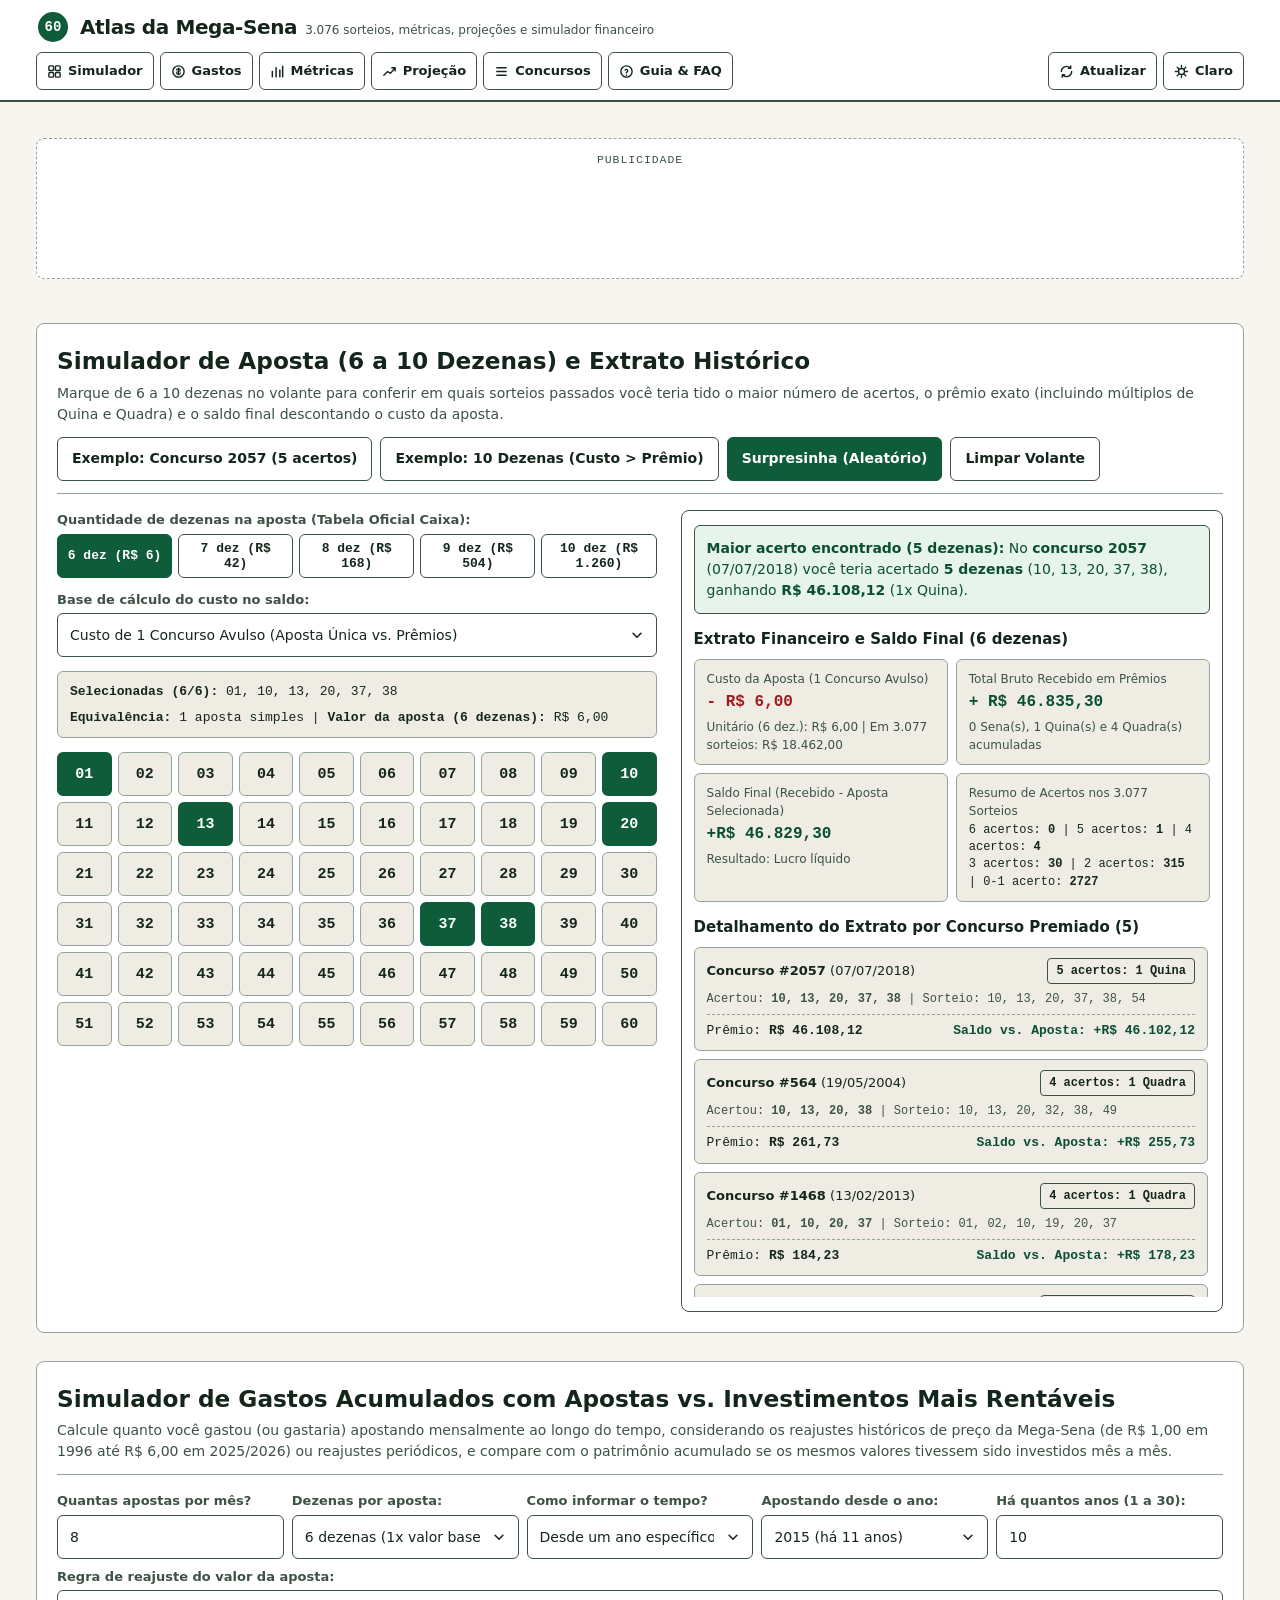
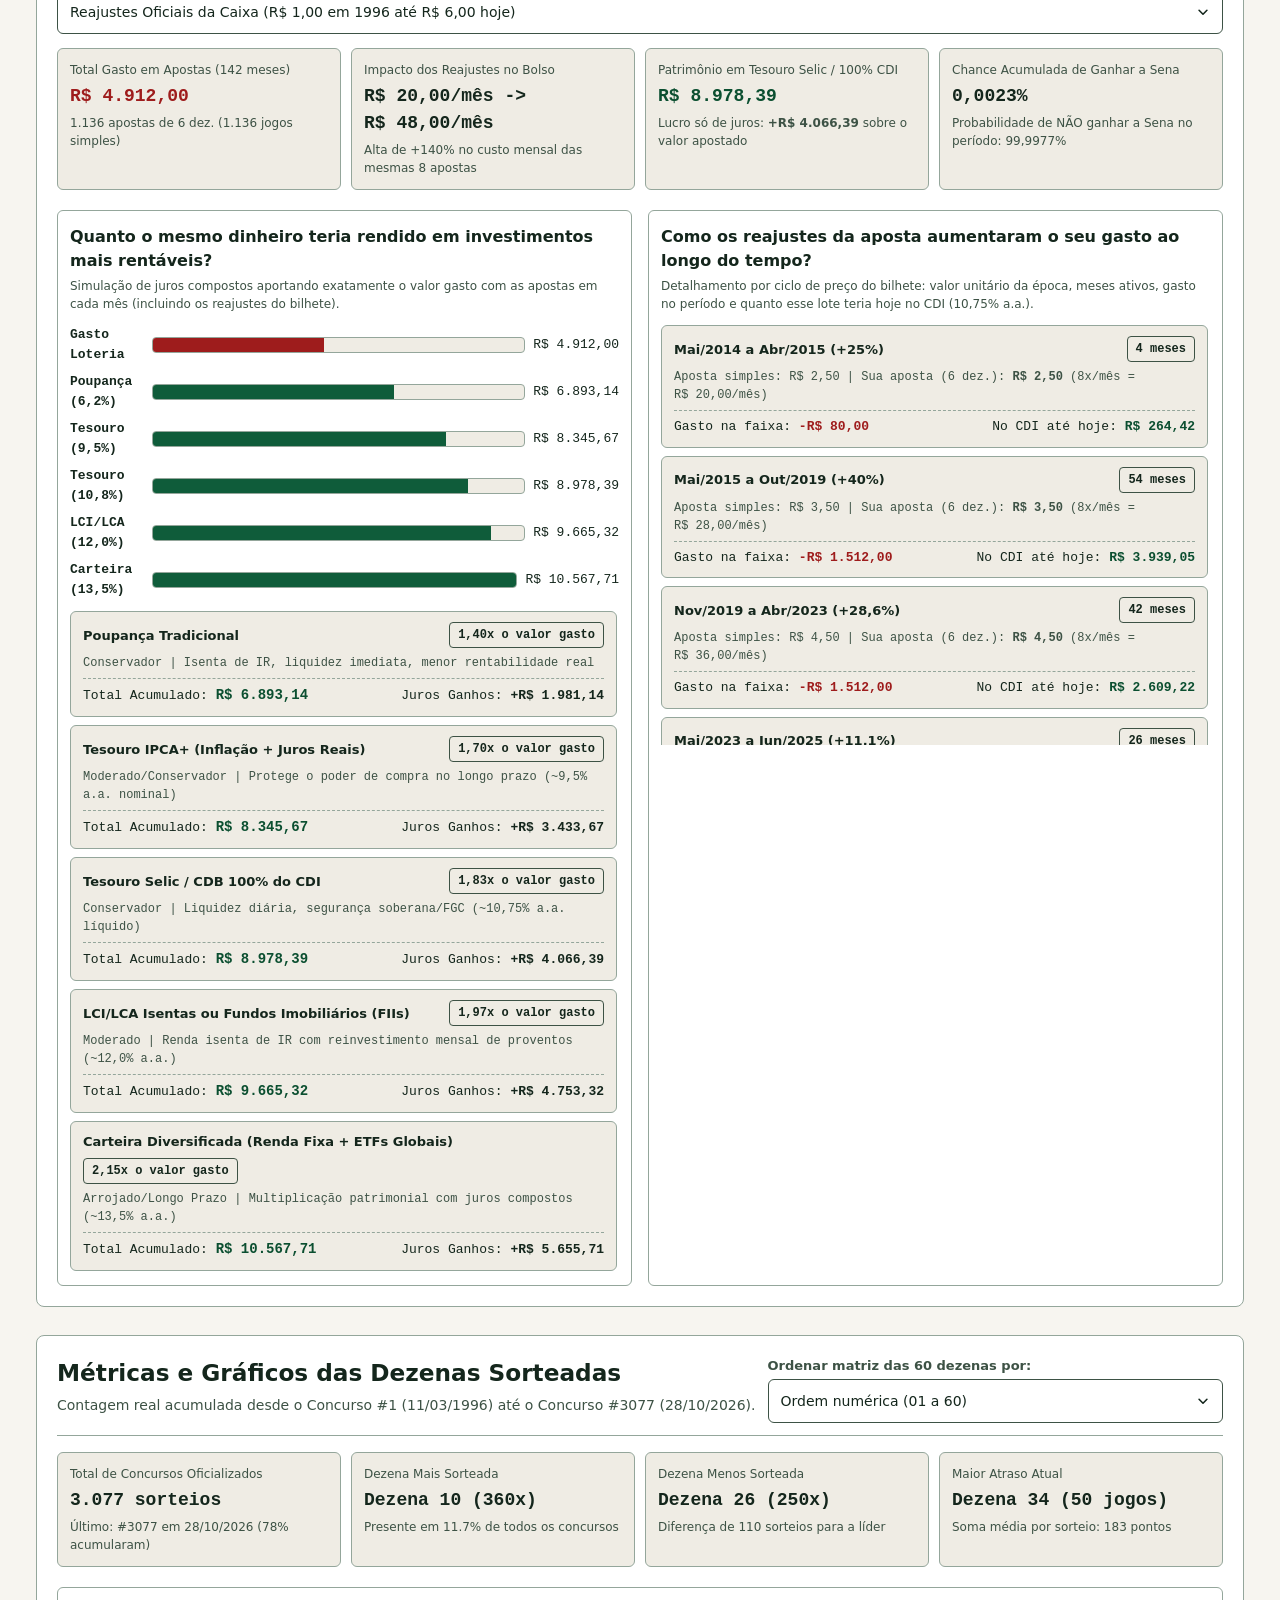
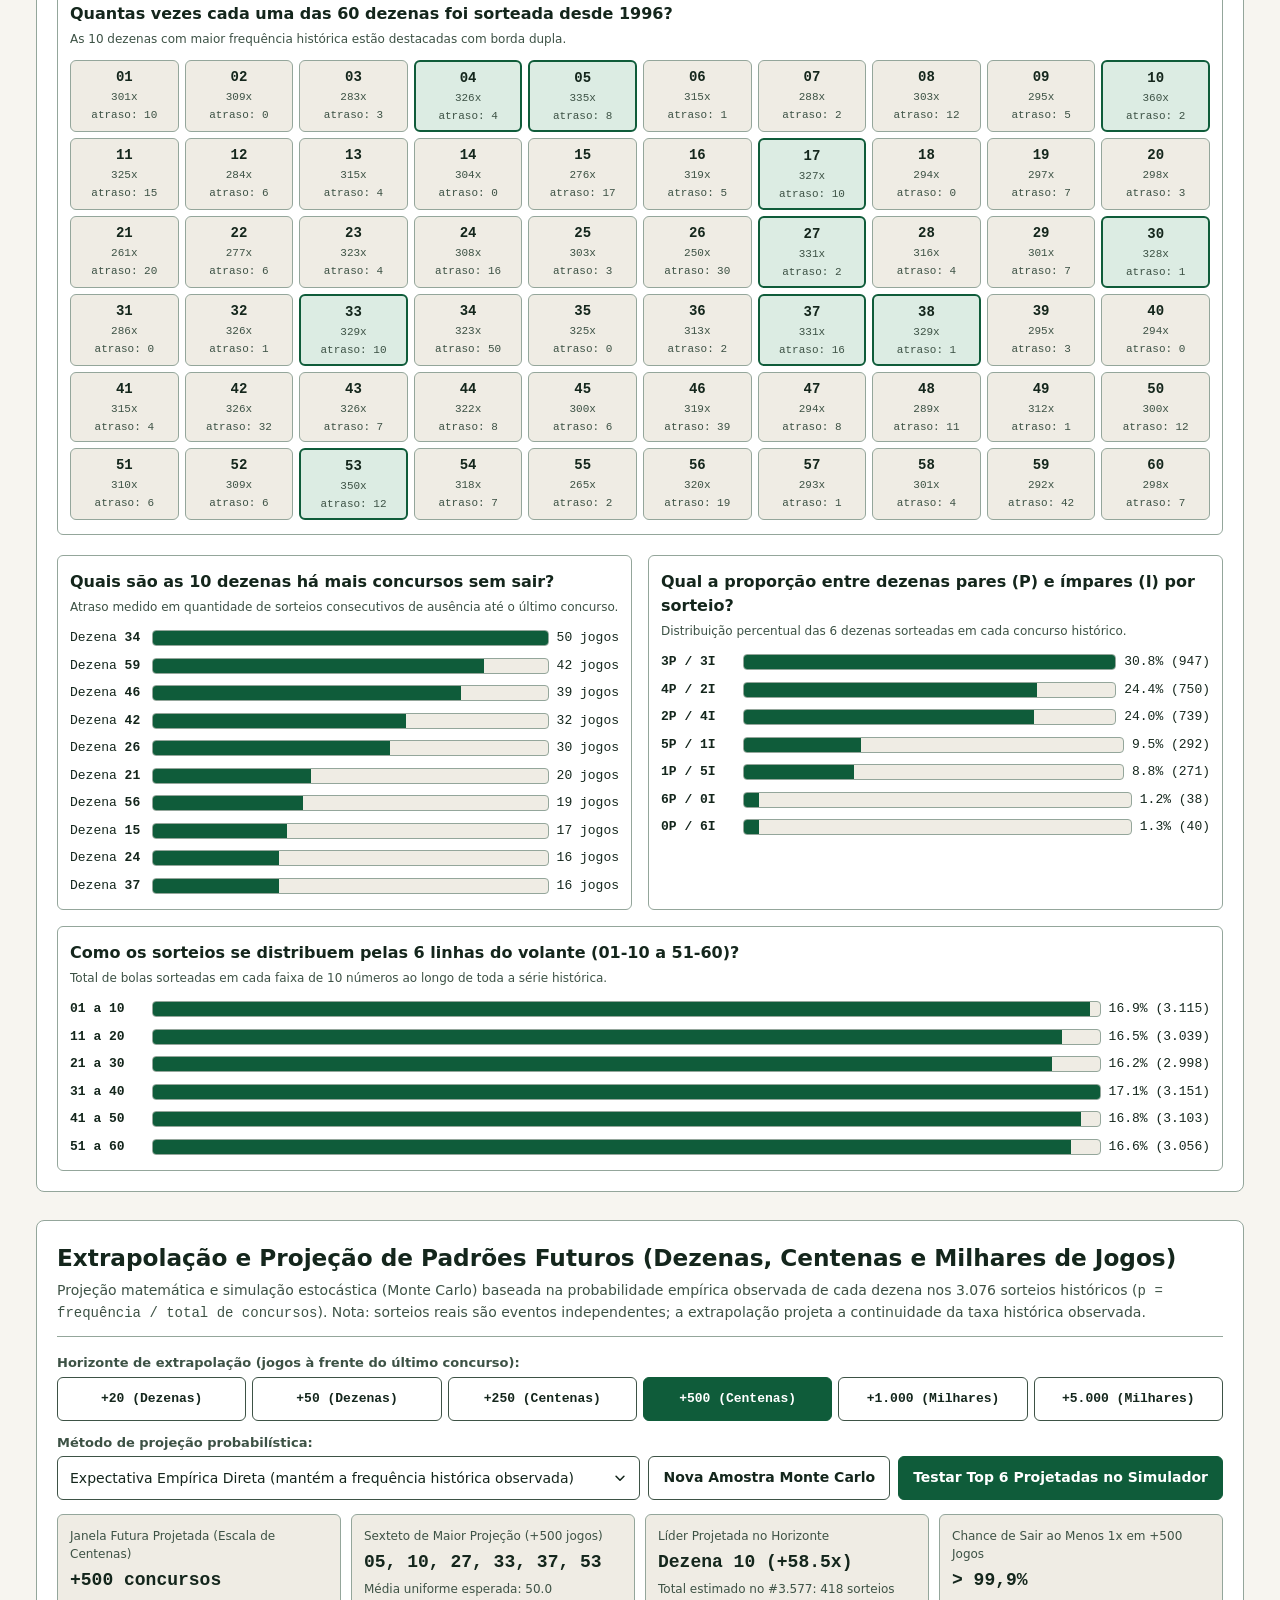
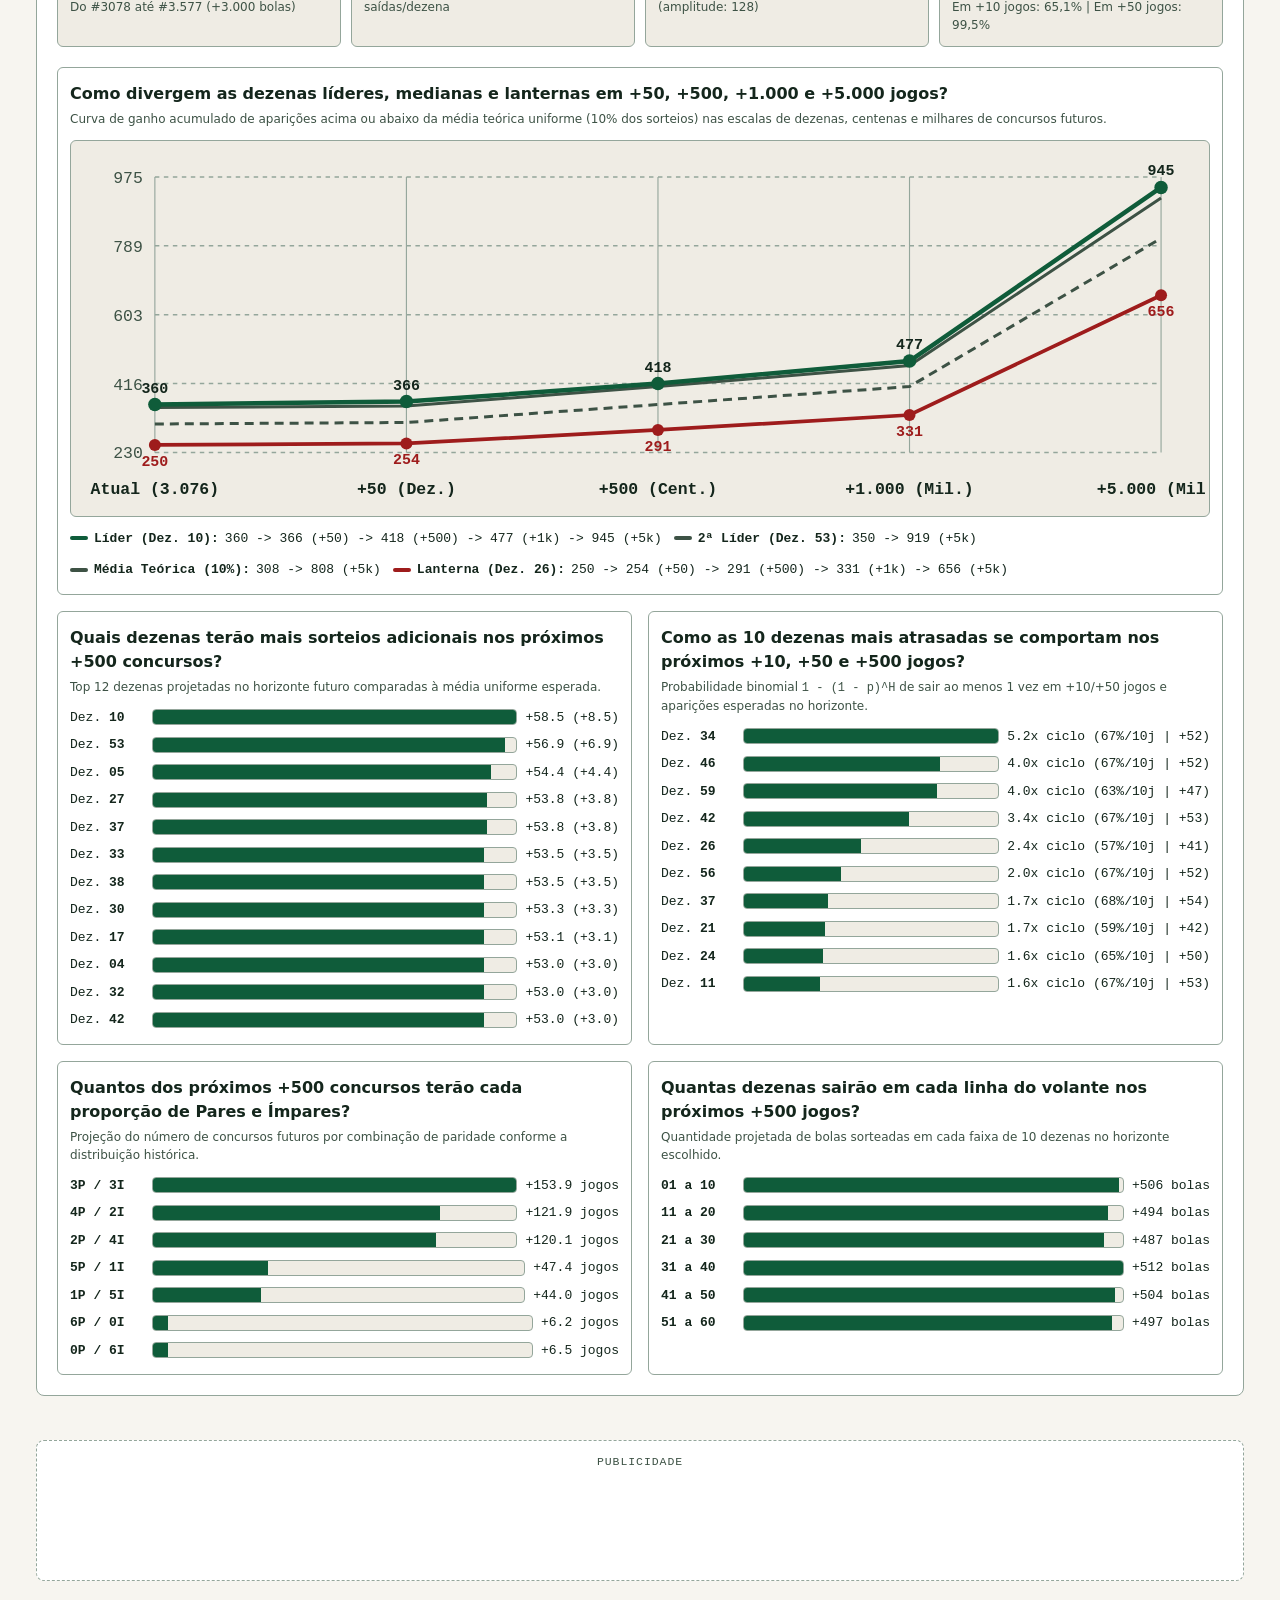
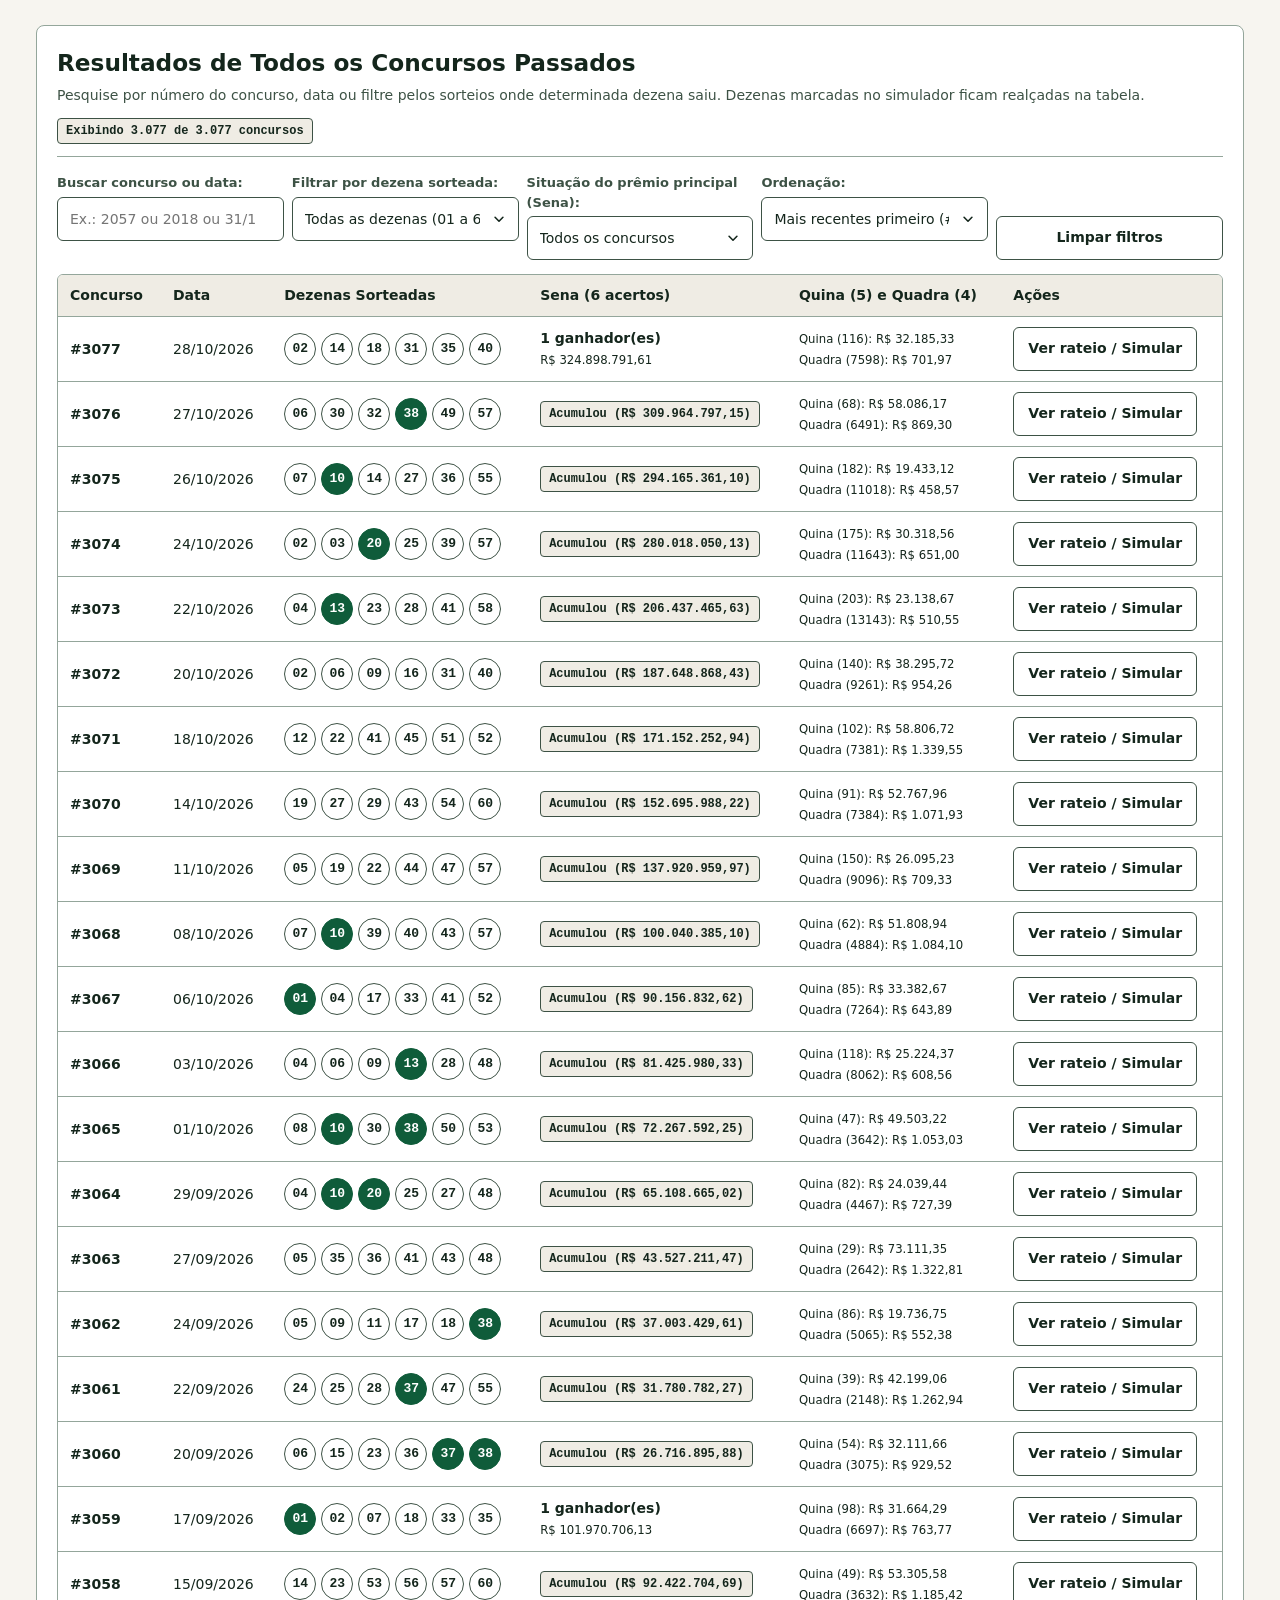
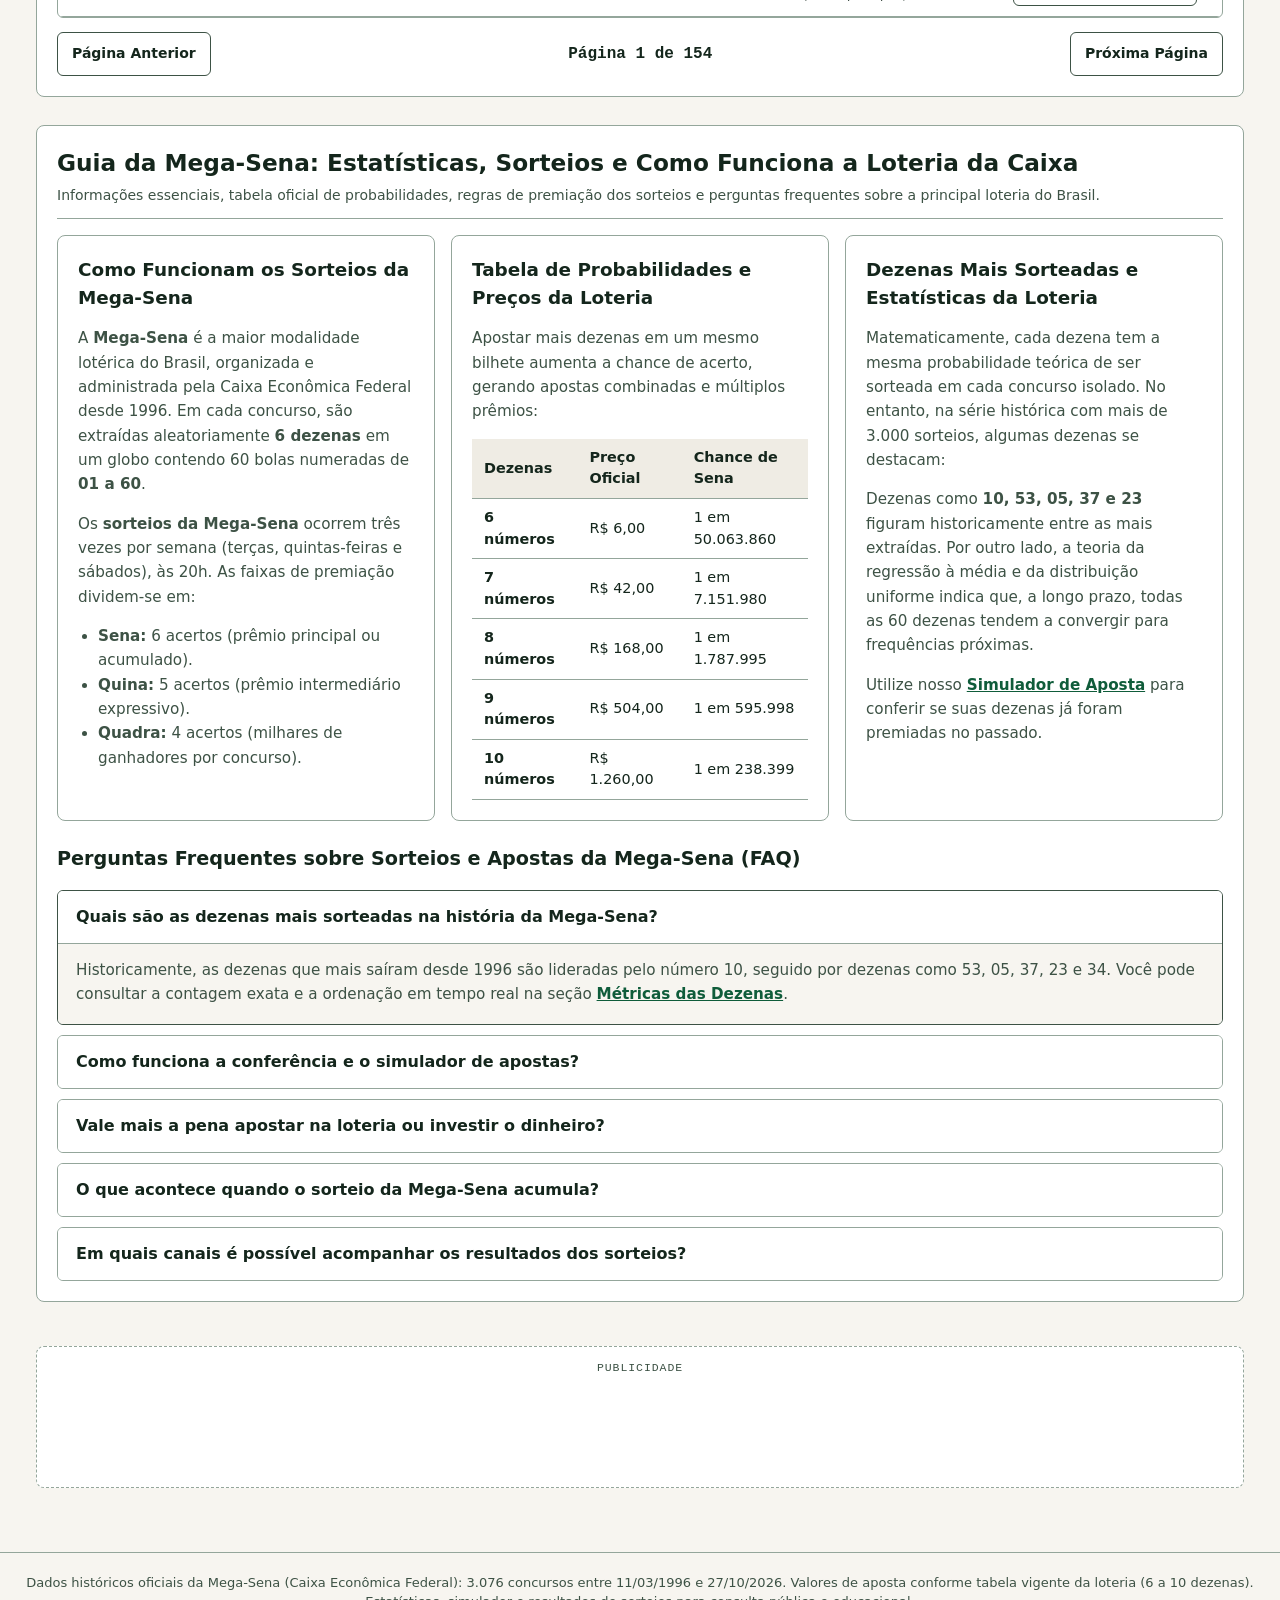
==== commit b11a9e17: "feat: add automated GitHub Action workflow and client-side integration to sync Mega-Sena draw data f" ====
--- a/index.html
+++ b/index.html
@@ -311,8 +311,8 @@
       <div class="section-header">
         <div>
           <h2 id="title-estatisticas" class="section-title">Métricas e Gráficos das Dezenas Sorteadas</h2>
-          <p class="section-desc">
-            Contagem real acumulada desde o Concurso #1 (11/03/1996) até o Concurso #3076 (27/10/2026).
+          <p id="stats-range-desc" class="section-desc">
+            Contagem real acumulada desde o Concurso #1 (11/03/1996) até o Concurso #3077 (28/10/2026).
           </p>
         </div>
         <div class="field-group">
@@ -488,8 +488,8 @@
         <div class="field-group">
           <label class="field-label" for="sort-order">Ordenação:</label>
           <select id="sort-order" class="select-input">
-            <option value="desc">Mais recentes primeiro (#3076 ao #1)</option>
-            <option value="asc">Mais antigos primeiro (#1 ao #3076)</option>
+            <option value="desc" id="opt-sort-desc">Mais recentes primeiro (#3077 ao #1)</option>
+            <option value="asc" id="opt-sort-asc">Mais antigos primeiro (#1 ao #3077)</option>
           </select>
         </div>
 
--- a/styles.css
+++ b/styles.css
@@ -305,6 +305,21 @@
   border-color: var(--danger-border);
 }
 
+.status-banner.success {
+  background: var(--success-bg);
+  color: var(--success-text);
+  border-color: var(--accent);
+}
+
+#btn-sync-api.is-syncing .nav-icon {
+  animation: spin-sync 0.8s linear infinite;
+}
+
+@keyframes spin-sync {
+  from { transform: rotate(0deg); }
+  to { transform: rotate(360deg); }
+}
+
 /* Simulador Layout */
 .simulator-grid {
   display: grid;
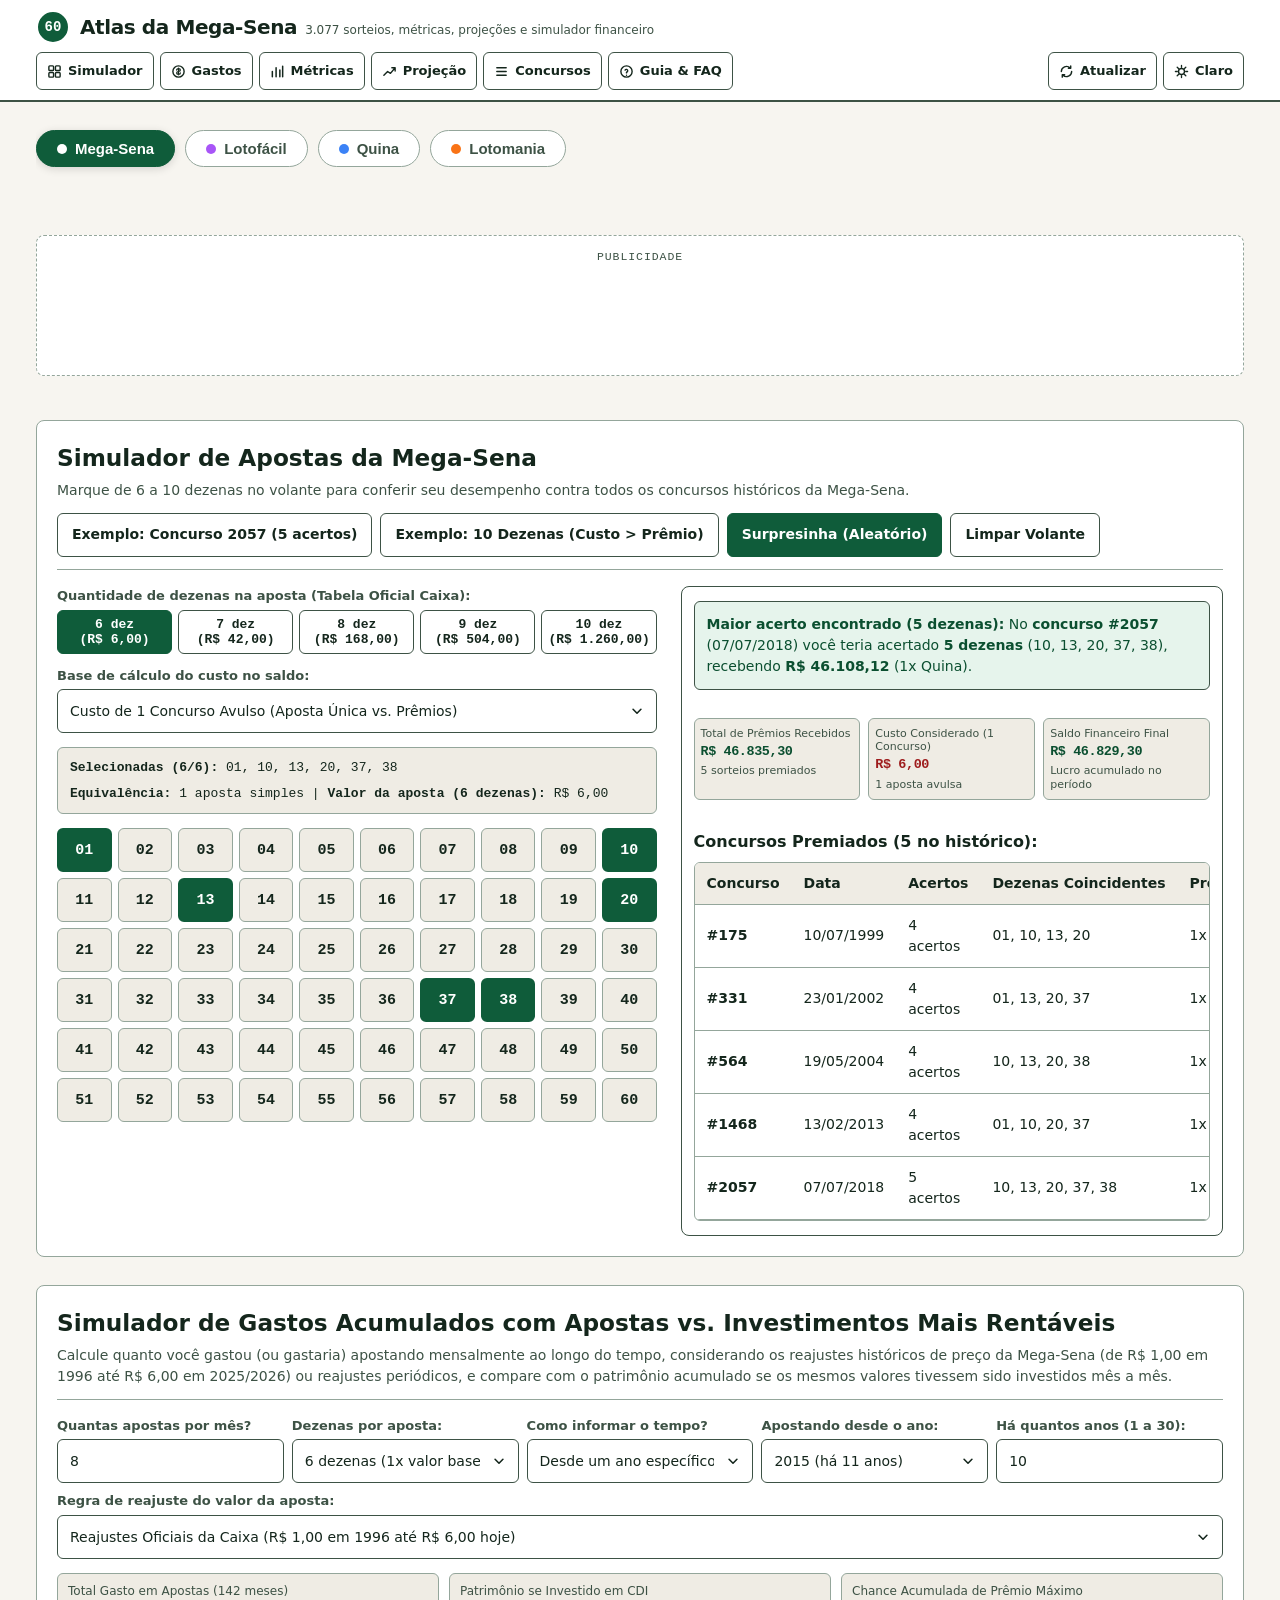
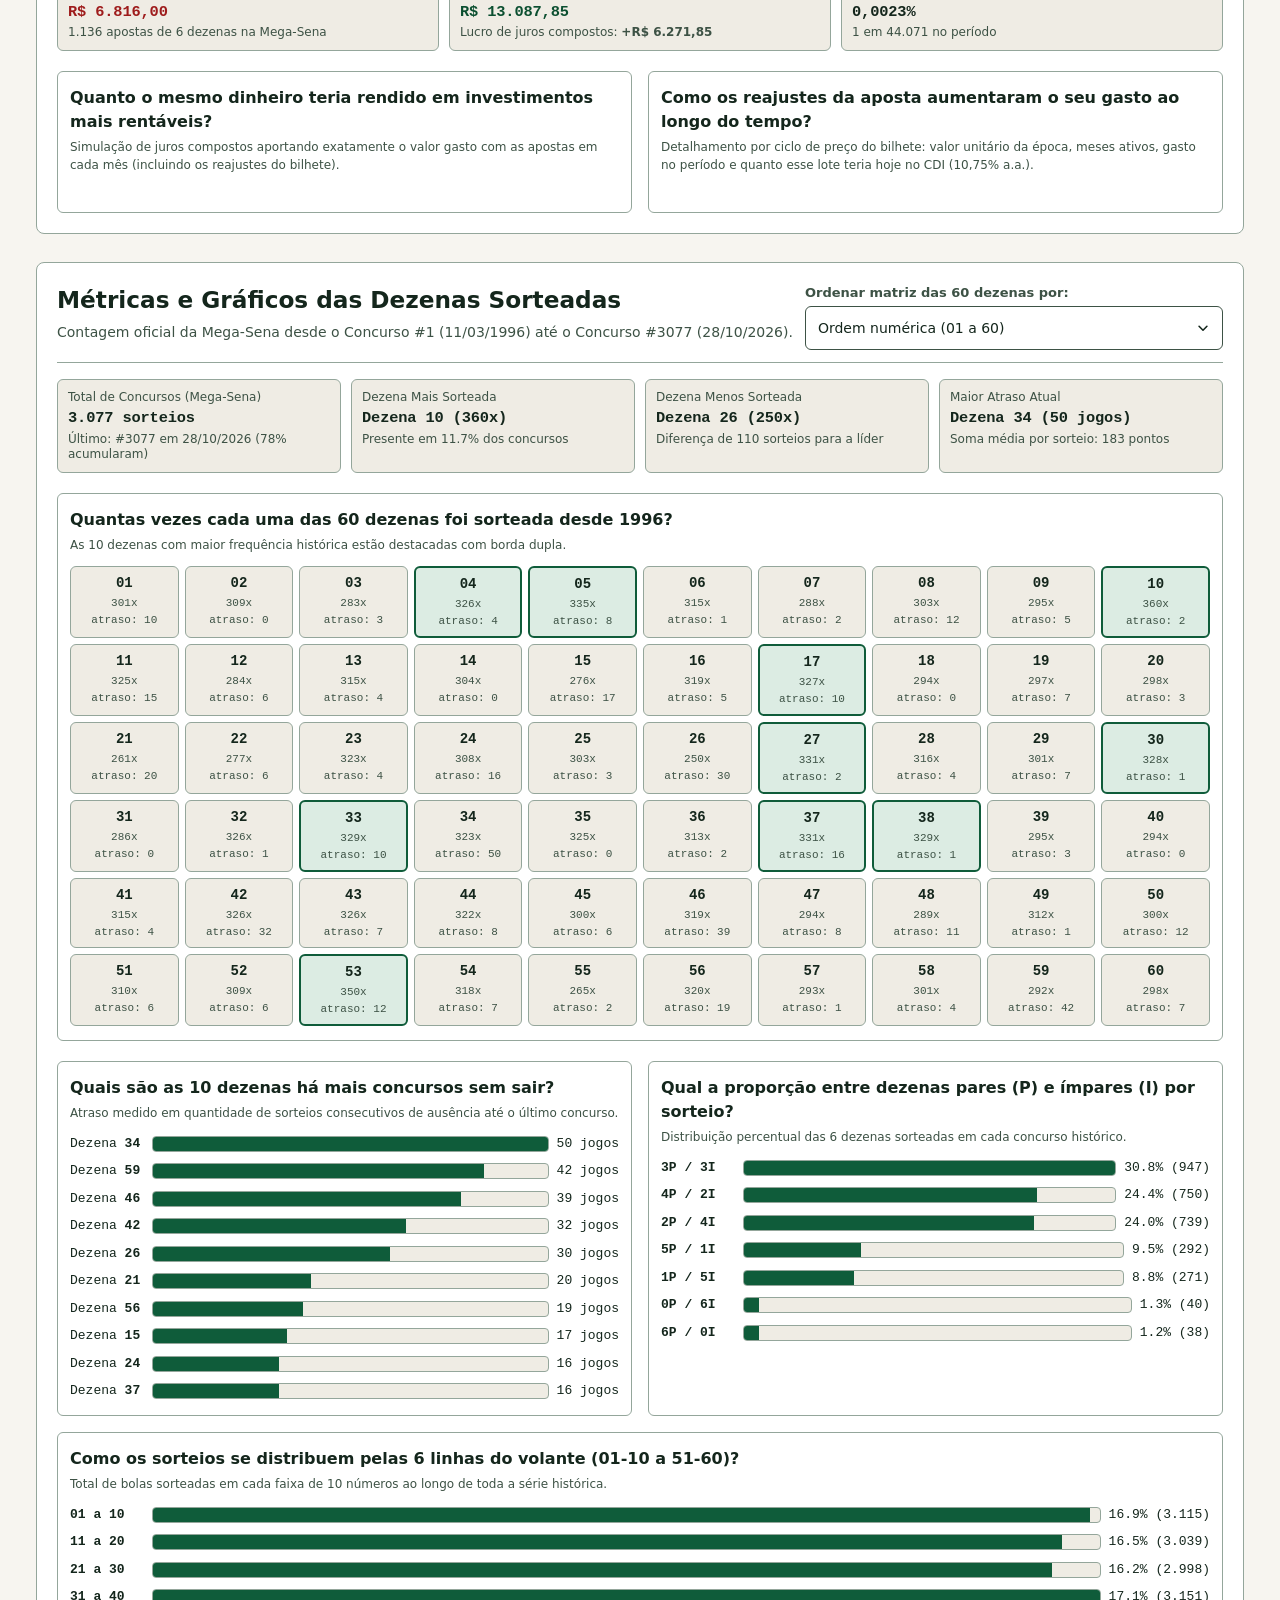
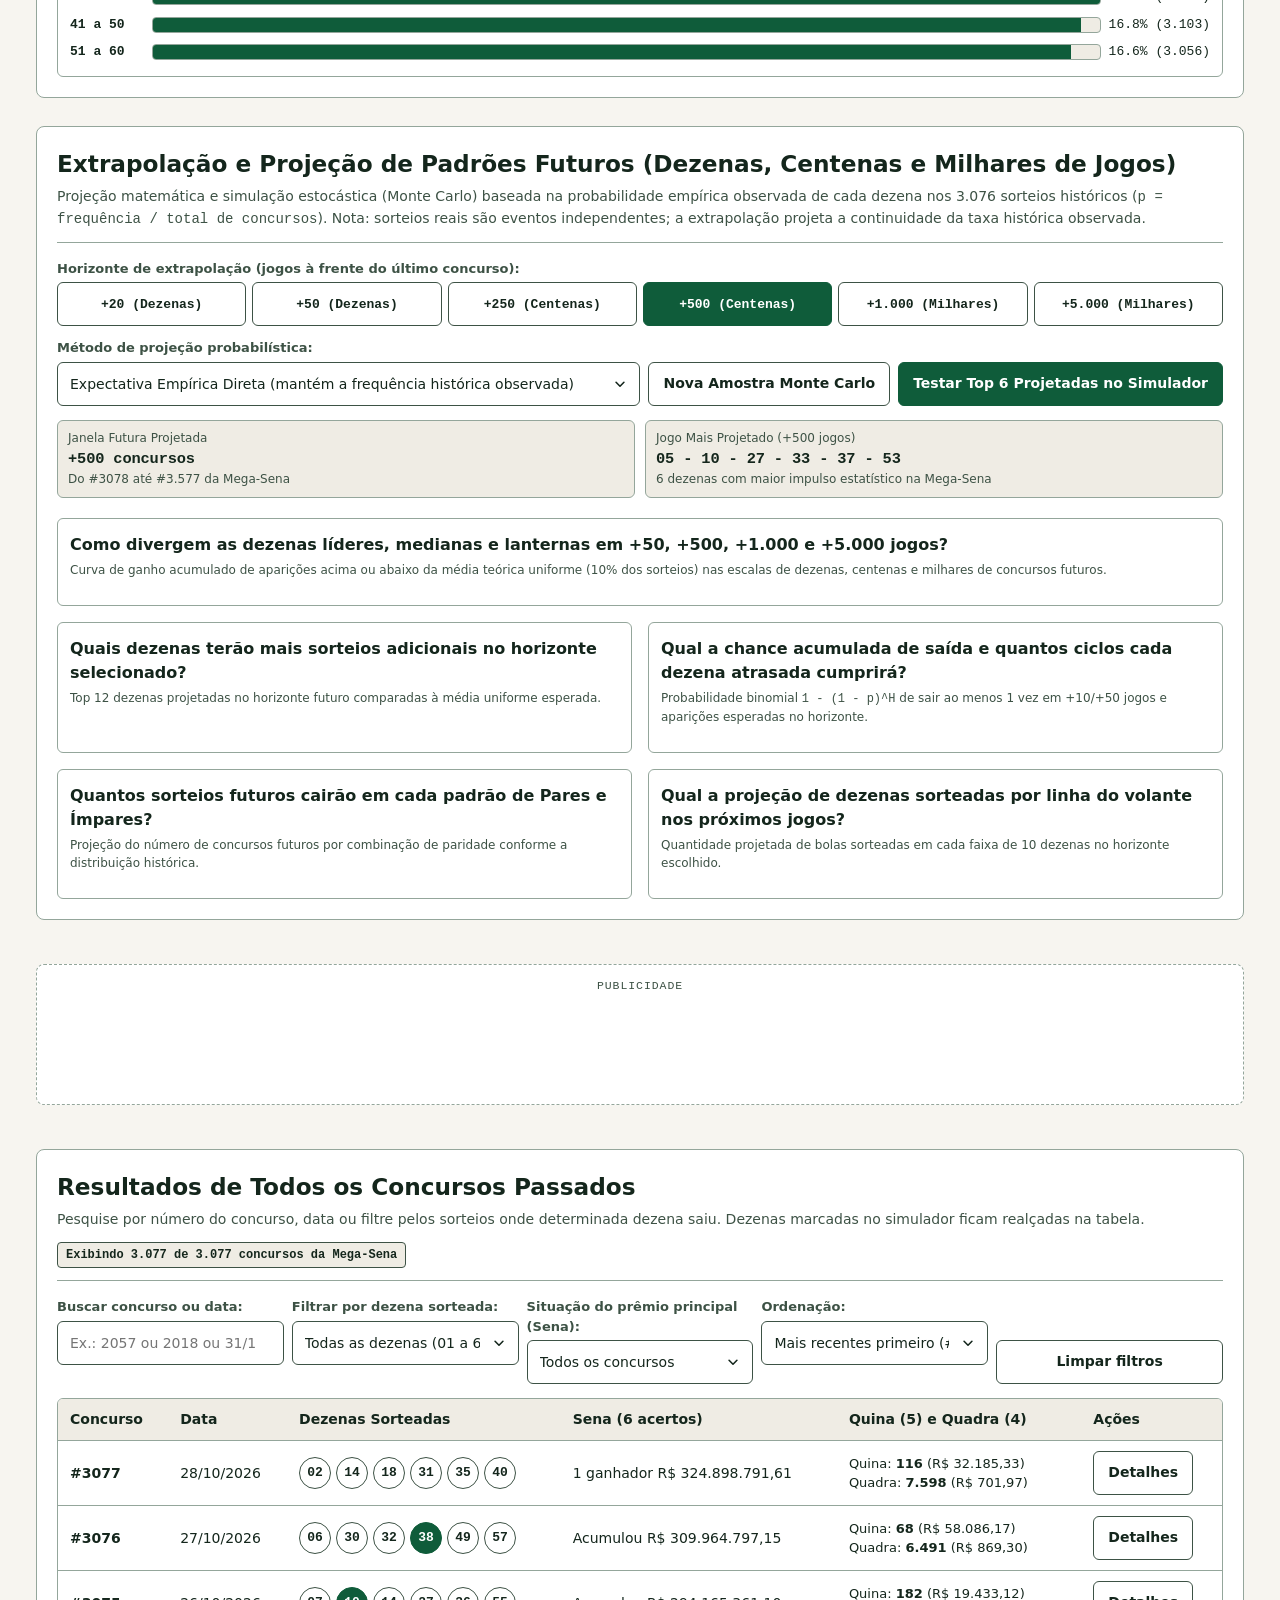
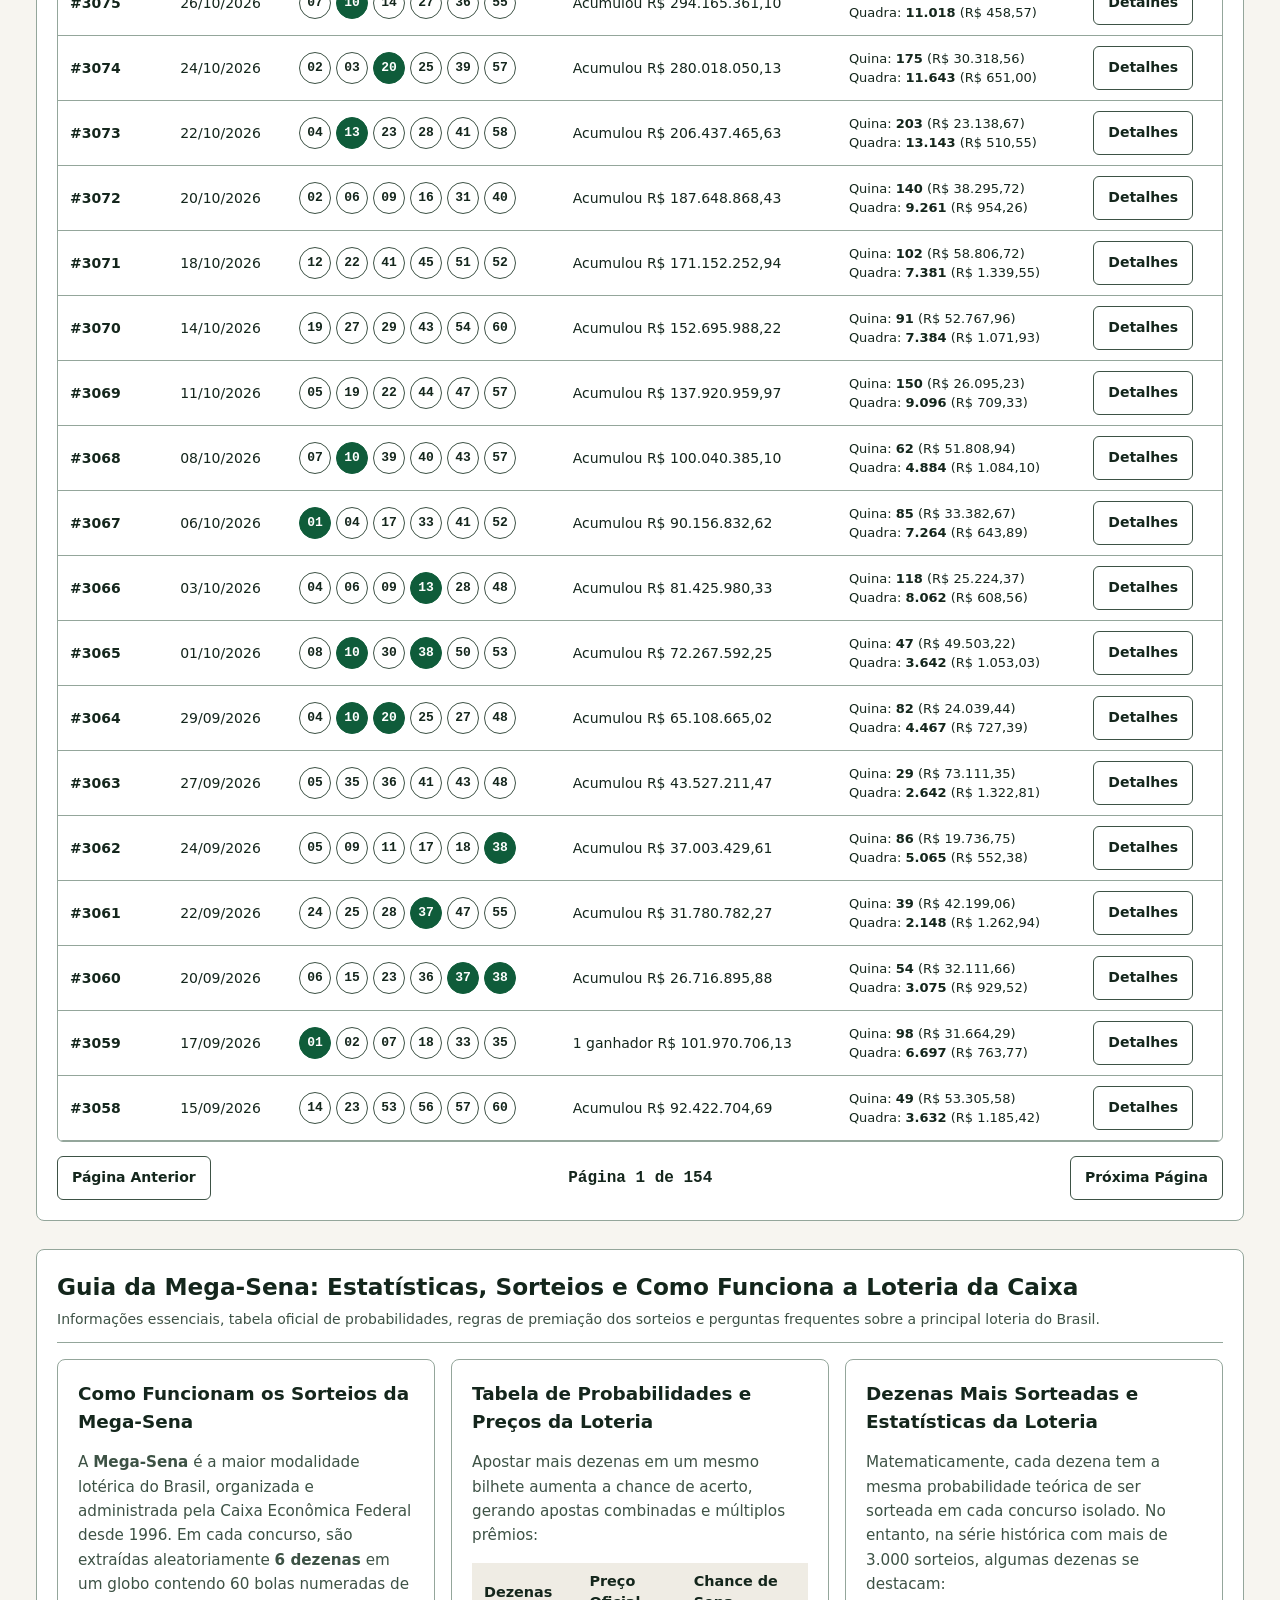
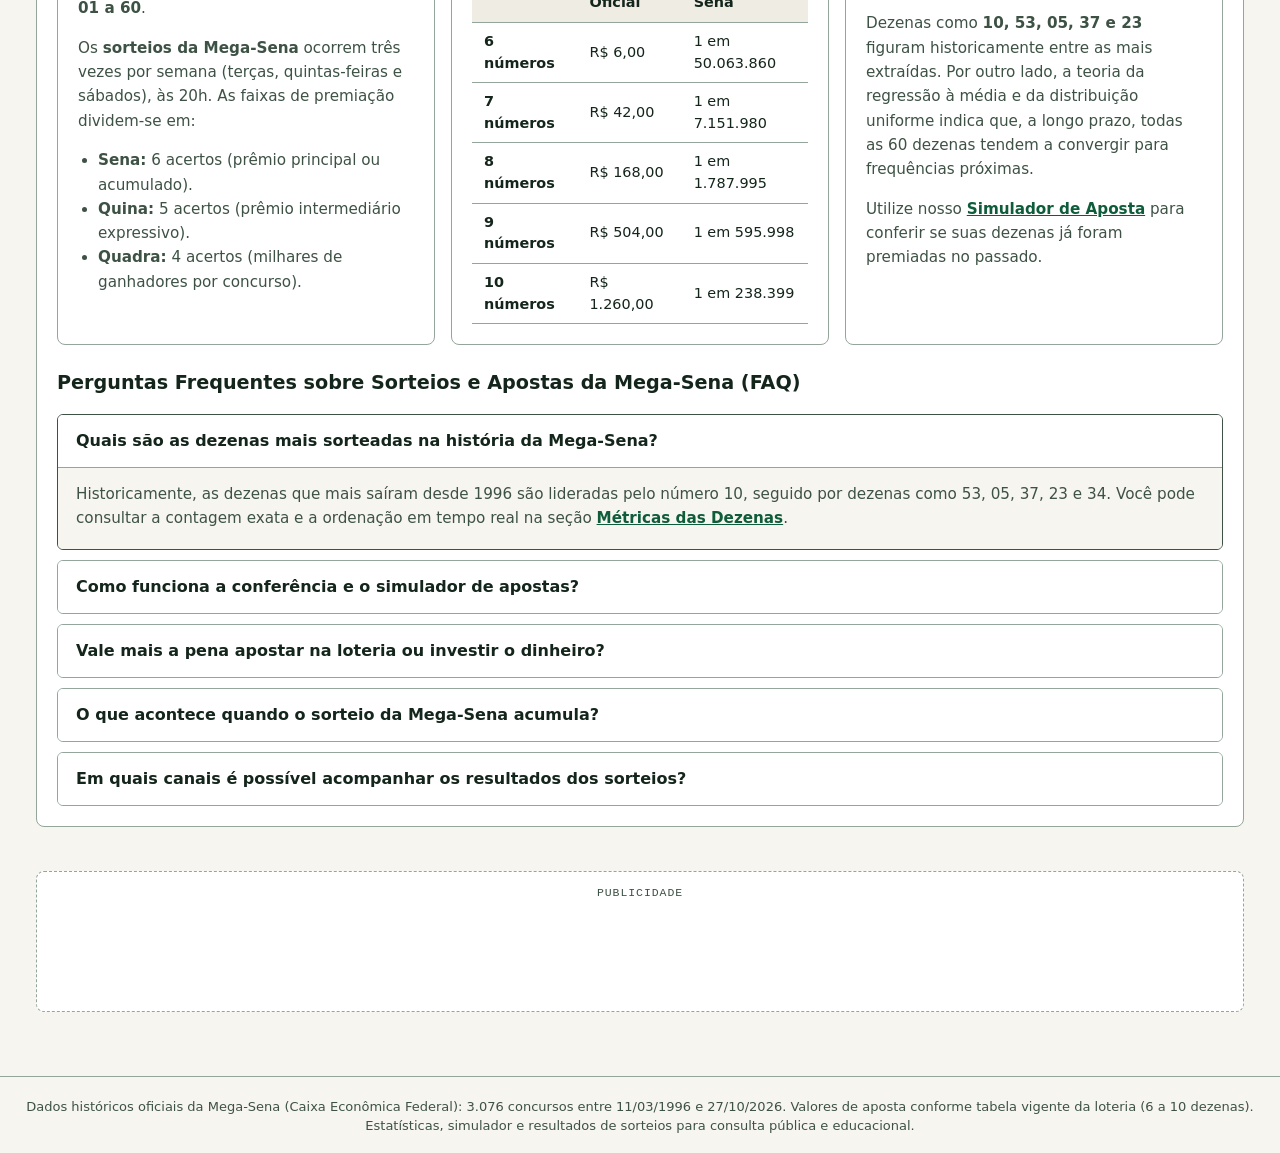
==== commit 6a68d953: "feat: add support for Quina and Lotomania lotteries with corresponding data and synchronization scri" ====
--- a/index.html
+++ b/index.html
@@ -110,10 +110,10 @@
   <header class="site-header">
     <div class="header-inner">
       <div class="brand">
-        <span class="brand-mark" aria-hidden="true">60</span>
+        <span id="brand-mark" class="brand-mark" aria-hidden="true">60</span>
         <div class="brand-text">
-          <h1 class="brand-title">Atlas da Mega-Sena</h1>
-          <p class="brand-subtitle">3.076 sorteios, métricas, projeções e simulador financeiro</p>
+          <h1 id="brand-title" class="brand-title">Atlas da Mega-Sena</h1>
+          <p id="brand-subtitle" class="brand-subtitle">3.077 sorteios, métricas, projeções e simulador financeiro</p>
         </div>
       </div>
 
@@ -160,6 +160,25 @@
   </header>
 
   <main class="container">
+    <nav class="lottery-bar" aria-label="Selecione a modalidade de loteria">
+      <button type="button" class="lottery-btn active" data-lottery="megasena" aria-pressed="true">
+        <span class="lottery-dot mega"></span>
+        <span>Mega-Sena</span>
+      </button>
+      <button type="button" class="lottery-btn" data-lottery="lotofacil" aria-pressed="false">
+        <span class="lottery-dot lotofacil"></span>
+        <span>Lotofácil</span>
+      </button>
+      <button type="button" class="lottery-btn" data-lottery="quina" aria-pressed="false">
+        <span class="lottery-dot quina"></span>
+        <span>Quina</span>
+      </button>
+      <button type="button" class="lottery-btn" data-lottery="lotomania" aria-pressed="false">
+        <span class="lottery-dot lotomania"></span>
+        <span>Lotomania</span>
+      </button>
+    </nav>
+
     <div id="sync-status" class="status-banner" role="status" hidden></div>
 
     <!-- ANÚNCIO ADSENSE: TOPO -->
@@ -180,9 +199,9 @@
     <section id="simulador" class="section-block" aria-labelledby="title-simulador">
       <div class="section-header">
         <div>
-          <h2 id="title-simulador" class="section-title">Simulador de Aposta (6 a 10 Dezenas) e Extrato Histórico</h2>
-          <p class="section-desc">
-            Marque de 6 a 10 dezenas no volante para conferir em quais sorteios passados você teria tido o maior número de acertos, o prêmio exato (incluindo múltiplos de Quina e Quadra) e o saldo final descontando o custo da aposta.
+          <h2 id="title-simulador" class="section-title">Simulador de Aposta e Extrato Histórico</h2>
+          <p id="desc-simulador" class="section-desc">
+            Marque suas dezenas no volante para conferir em quais sorteios passados você teria tido o maior número de acertos, o prêmio exato e o saldo final descontando o custo da aposta.
           </p>
         </div>
         <div class="controls-row" style="margin-bottom:0;">
@@ -201,13 +220,7 @@
           <div class="controls-stack">
             <div class="field-group">
               <span class="field-label" id="label-bet-size">Quantidade de dezenas na aposta (Tabela Oficial Caixa):</span>
-              <div class="dezena-size-group" role="group" aria-labelledby="label-bet-size">
-                <button type="button" class="size-pill" data-size="6" aria-pressed="true">6 dez (R$ 6)</button>
-                <button type="button" class="size-pill" data-size="7" aria-pressed="false">7 dez (R$ 42)</button>
-                <button type="button" class="size-pill" data-size="8" aria-pressed="false">8 dez (R$ 168)</button>
-                <button type="button" class="size-pill" data-size="9" aria-pressed="false">9 dez (R$ 504)</button>
-                <button type="button" class="size-pill" data-size="10" aria-pressed="false">10 dez (R$ 1.260)</button>
-              </div>
+              <div id="dezena-size-group" class="dezena-size-group" role="group" aria-labelledby="label-bet-size"></div>
             </div>
 
             <div class="field-group">
@@ -500,14 +513,14 @@
       </div>
 
       <div class="table-wrap">
-        <table class="draws-table" aria-label="Tabela histórica de todos os resultados da Mega-Sena">
+        <table class="draws-table" aria-label="Tabela histórica de todos os resultados da loteria">
           <thead>
             <tr>
               <th>Concurso</th>
               <th>Data</th>
               <th>Dezenas Sorteadas</th>
-              <th>Sena (6 acertos)</th>
-              <th>Quina (5) e Quadra (4)</th>
+              <th id="th-prize-main">Prêmio Principal</th>
+              <th id="th-prize-sub">Demais Faixas</th>
               <th>Ações</th>
             </tr>
           </thead>
@@ -682,6 +695,9 @@
   </footer>
 
   <script src="data/megasena.js"></script>
+  <script src="data/lotofacil.js"></script>
+  <script src="data/quina.js"></script>
+  <script src="data/lotomania.js"></script>
   <script src="app.js"></script>
 </body>
 </html>
--- a/styles.css
+++ b/styles.css
@@ -38,6 +38,119 @@
   --focus-ring: #4ADE80;
 }
 
+/* Paletas Oficiais de Loterias */
+[data-lottery="megasena"] {
+  --accent: #0F5C3A;
+  --accent-soft: #DCECE3;
+  --focus-ring: #0F5C3A;
+}
+[data-theme="dark"][data-lottery="megasena"] {
+  --accent: #4ADE80;
+  --accent-soft: #1B3B2B;
+  --focus-ring: #4ADE80;
+}
+
+[data-lottery="lotofacil"] {
+  --accent: #7E22CE;
+  --accent-soft: #F3E8FF;
+  --focus-ring: #7E22CE;
+}
+[data-theme="dark"][data-lottery="lotofacil"] {
+  --accent: #C084FC;
+  --accent-soft: #3B0764;
+  --focus-ring: #C084FC;
+}
+
+[data-lottery="quina"] {
+  --accent: #1D4ED8;
+  --accent-soft: #EFF6FF;
+  --focus-ring: #1D4ED8;
+}
+[data-theme="dark"][data-lottery="quina"] {
+  --accent: #60A5FA;
+  --accent-soft: #1E3A8A;
+  --focus-ring: #60A5FA;
+}
+
+[data-lottery="lotomania"] {
+  --accent: #EA580C;
+  --accent-soft: #FFF7ED;
+  --focus-ring: #EA580C;
+}
+[data-theme="dark"][data-lottery="lotomania"] {
+  --accent: #FB923C;
+  --accent-soft: #7C2D12;
+  --focus-ring: #FB923C;
+}
+
+/* Seletor de Loterias */
+.lottery-bar {
+  display: flex;
+  align-items: center;
+  gap: 10px;
+  overflow-x: auto;
+  padding: 8px 0 16px;
+  margin-bottom: 8px;
+  scrollbar-width: thin;
+}
+
+.lottery-btn {
+  display: inline-flex;
+  align-items: center;
+  gap: 8px;
+  padding: 9px 20px;
+  border-radius: 9999px;
+  border: 1.5px solid var(--border);
+  background: var(--surface);
+  color: var(--text-muted);
+  font-size: 0.9375rem;
+  font-weight: 600;
+  cursor: pointer;
+  transition: all 0.2s cubic-bezier(0.16, 1, 0.3, 1);
+  white-space: nowrap;
+}
+
+.lottery-btn:hover {
+  border-color: var(--border-strong);
+  color: var(--text);
+  transform: translateY(-1px);
+}
+
+.lottery-btn.active {
+  background: var(--accent);
+  color: var(--accent-fg);
+  border-color: var(--accent);
+  box-shadow: 0 2px 8px rgba(0, 0, 0, 0.14);
+}
+
+.lottery-dot {
+  width: 10px;
+  height: 10px;
+  border-radius: 50%;
+  display: inline-block;
+  flex-shrink: 0;
+}
+
+.lottery-dot.mega { background: #10B981; }
+.lottery-dot.lotofacil { background: #A855F7; }
+.lottery-dot.quina { background: #3B82F6; }
+.lottery-dot.lotomania { background: #F97316; }
+
+.lottery-btn.active .lottery-dot {
+  background: var(--accent-fg);
+}
+
+[data-lottery="lotofacil"] .volante-grid {
+  grid-template-columns: repeat(5, minmax(0, 1fr));
+  max-width: 380px;
+  margin: 0 auto;
+}
+
+[data-lottery="lotomania"] .volante-grid {
+  grid-template-columns: repeat(10, minmax(0, 1fr));
+  max-width: 580px;
+}
+
 *, *::before, *::after {
   box-sizing: border-box;
 }
@@ -602,38 +715,93 @@
 }
 
 /* Métricas e Gráficos */
+/* Métricas e Gráficos */
 .kpi-strip {
   display: grid;
-  grid-template-columns: minmax(0, 1fr);
+  grid-template-columns: repeat(auto-fit, minmax(180px, 1fr));
   gap: 10px;
   margin-bottom: 20px;
 }
 
 .kpi-item {
-  padding: 12px;
+  padding: 10px 10px;
   border: 1px solid var(--border);
   border-radius: 6px;
   background: var(--surface-alt);
   min-width: 0;
+  overflow: hidden;
+  box-sizing: border-box;
 }
 
 .kpi-title {
   font-size: 0.75rem;
+  line-height: 1.25;
   color: var(--text-muted);
   margin: 0 0 4px 0;
+  overflow-wrap: break-word;
+  word-break: break-word;
 }
 
 .kpi-num {
   font-family: var(--font-mono);
-  font-size: 1.125rem;
+  font-size: clamp(0.875rem, 1.2vw, 1.125rem);
   font-weight: 800;
   margin: 0;
+  line-height: 1.2;
+  overflow-wrap: anywhere;
+  word-break: break-word;
+  letter-spacing: -0.01em;
 }
 
 .kpi-sub {
   font-size: 0.75rem;
+  line-height: 1.25;
   color: var(--text-muted);
   margin: 4px 0 0 0;
+  overflow-wrap: break-word;
+  word-break: break-word;
+}
+
+/* Faixa de KPIs no painel do simulador (evita overflow de moedas e valores) */
+.result-panel .kpi-strip {
+  display: grid;
+  grid-template-columns: repeat(3, minmax(0, 1fr));
+  gap: 8px;
+  margin: 10px 0 0 0;
+}
+
+.result-panel .kpi-item {
+  padding: 8px 6px;
+}
+
+.result-panel .kpi-title {
+  font-size: 0.6875rem;
+  line-height: 1.2;
+}
+
+.result-panel .kpi-num {
+  font-size: clamp(0.75rem, 1.05vw, 0.9375rem);
+  letter-spacing: -0.03em;
+  white-space: nowrap;
+  text-overflow: ellipsis;
+  overflow: hidden;
+}
+
+.result-panel .kpi-num:hover,
+.result-panel .kpi-num:focus {
+  overflow: visible;
+  white-space: normal;
+}
+
+.result-panel .kpi-sub {
+  font-size: 0.6875rem;
+  line-height: 1.2;
+}
+
+@media (max-width: 540px) {
+  .result-panel .kpi-strip {
+    grid-template-columns: 1fr;
+  }
 }
 
 .charts-grid {
@@ -970,7 +1138,15 @@
     grid-template-columns: repeat(6, minmax(0, 1fr));
   }
 
-  .kpi-strip {
+  #kpi-strip {
+    grid-template-columns: repeat(2, minmax(0, 1fr));
+  }
+
+  #spend-kpi-strip {
+    grid-template-columns: repeat(3, minmax(0, 1fr));
+  }
+
+  #extrap-kpi-strip {
     grid-template-columns: repeat(2, minmax(0, 1fr));
   }
 
@@ -991,8 +1167,20 @@
     grid-template-columns: repeat(10, minmax(0, 1fr));
   }
 
-  .kpi-strip {
+  #kpi-strip {
     grid-template-columns: repeat(4, minmax(0, 1fr));
+  }
+
+  #spend-kpi-strip {
+    grid-template-columns: repeat(3, minmax(0, 1fr));
+  }
+
+  #extrap-kpi-strip {
+    grid-template-columns: repeat(2, minmax(0, 1fr));
+  }
+
+  .result-panel .kpi-strip {
+    grid-template-columns: repeat(3, minmax(0, 1fr));
   }
 
   .charts-grid {
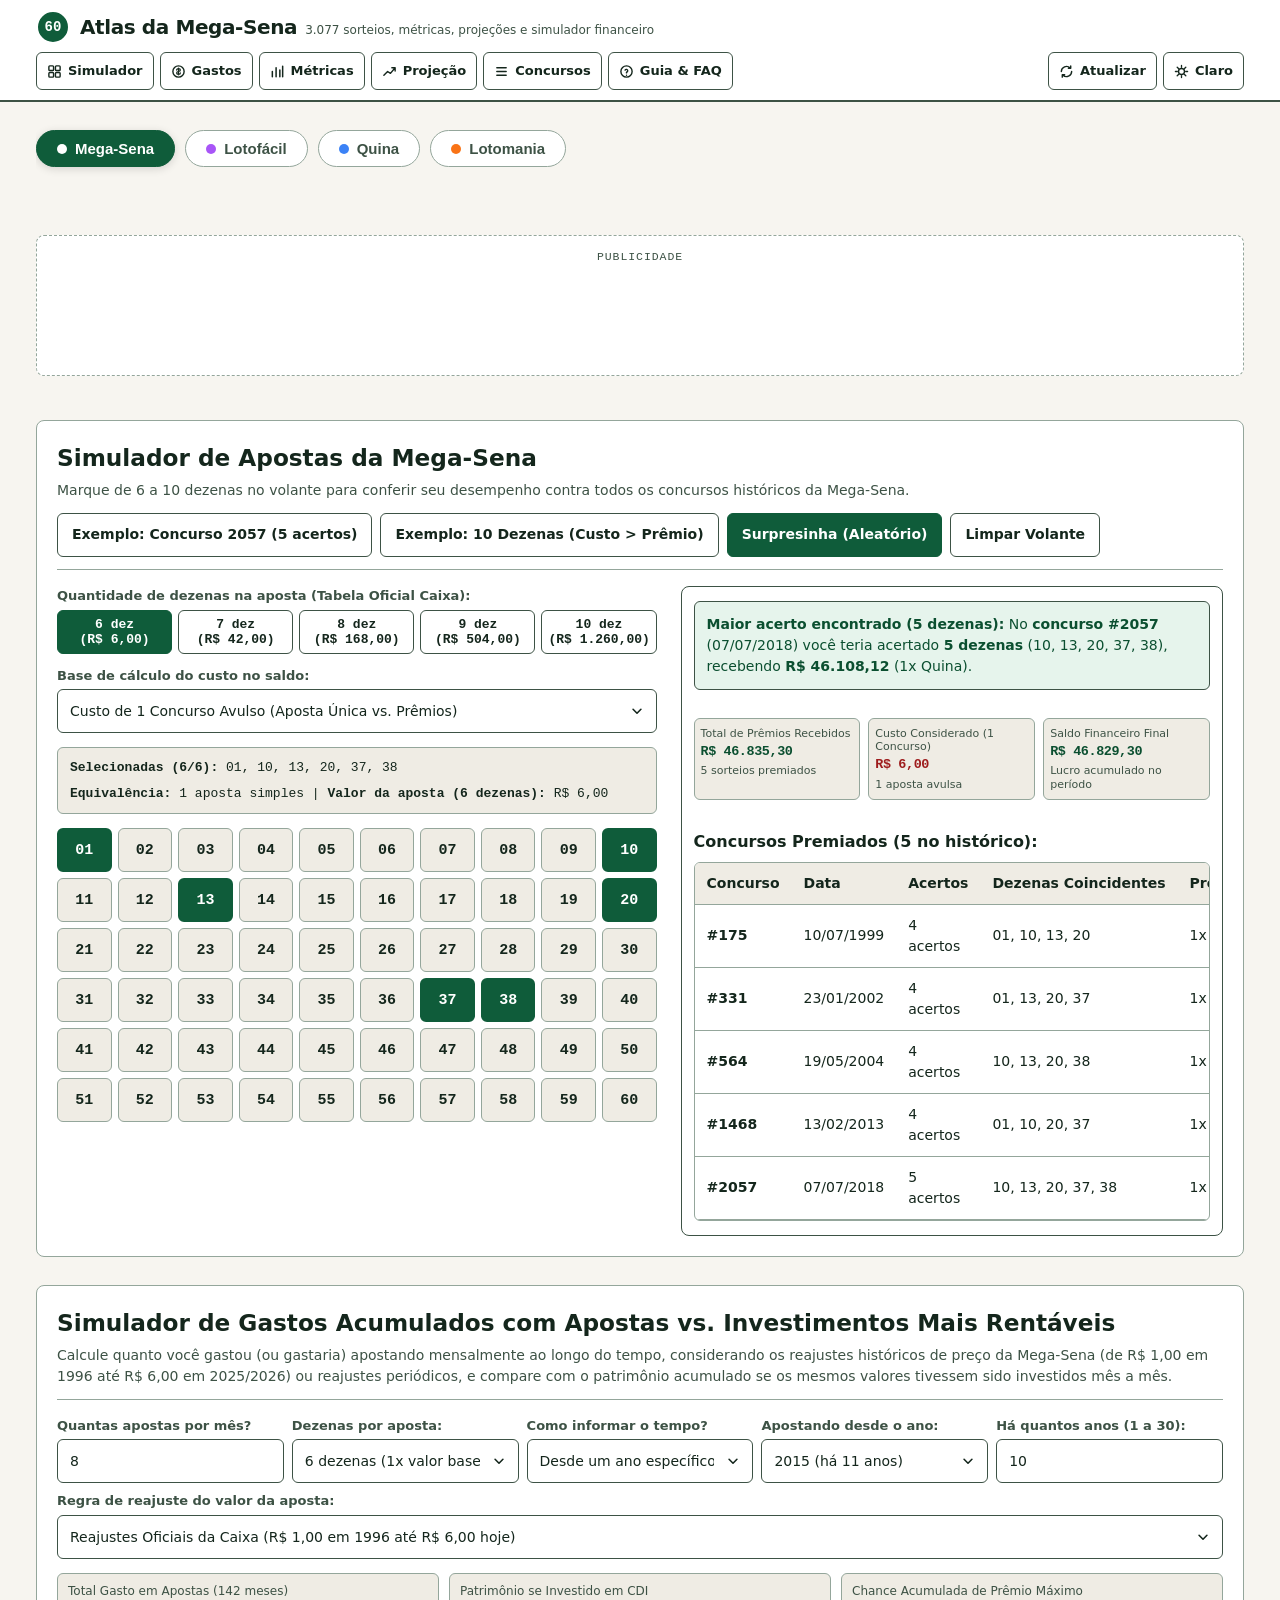
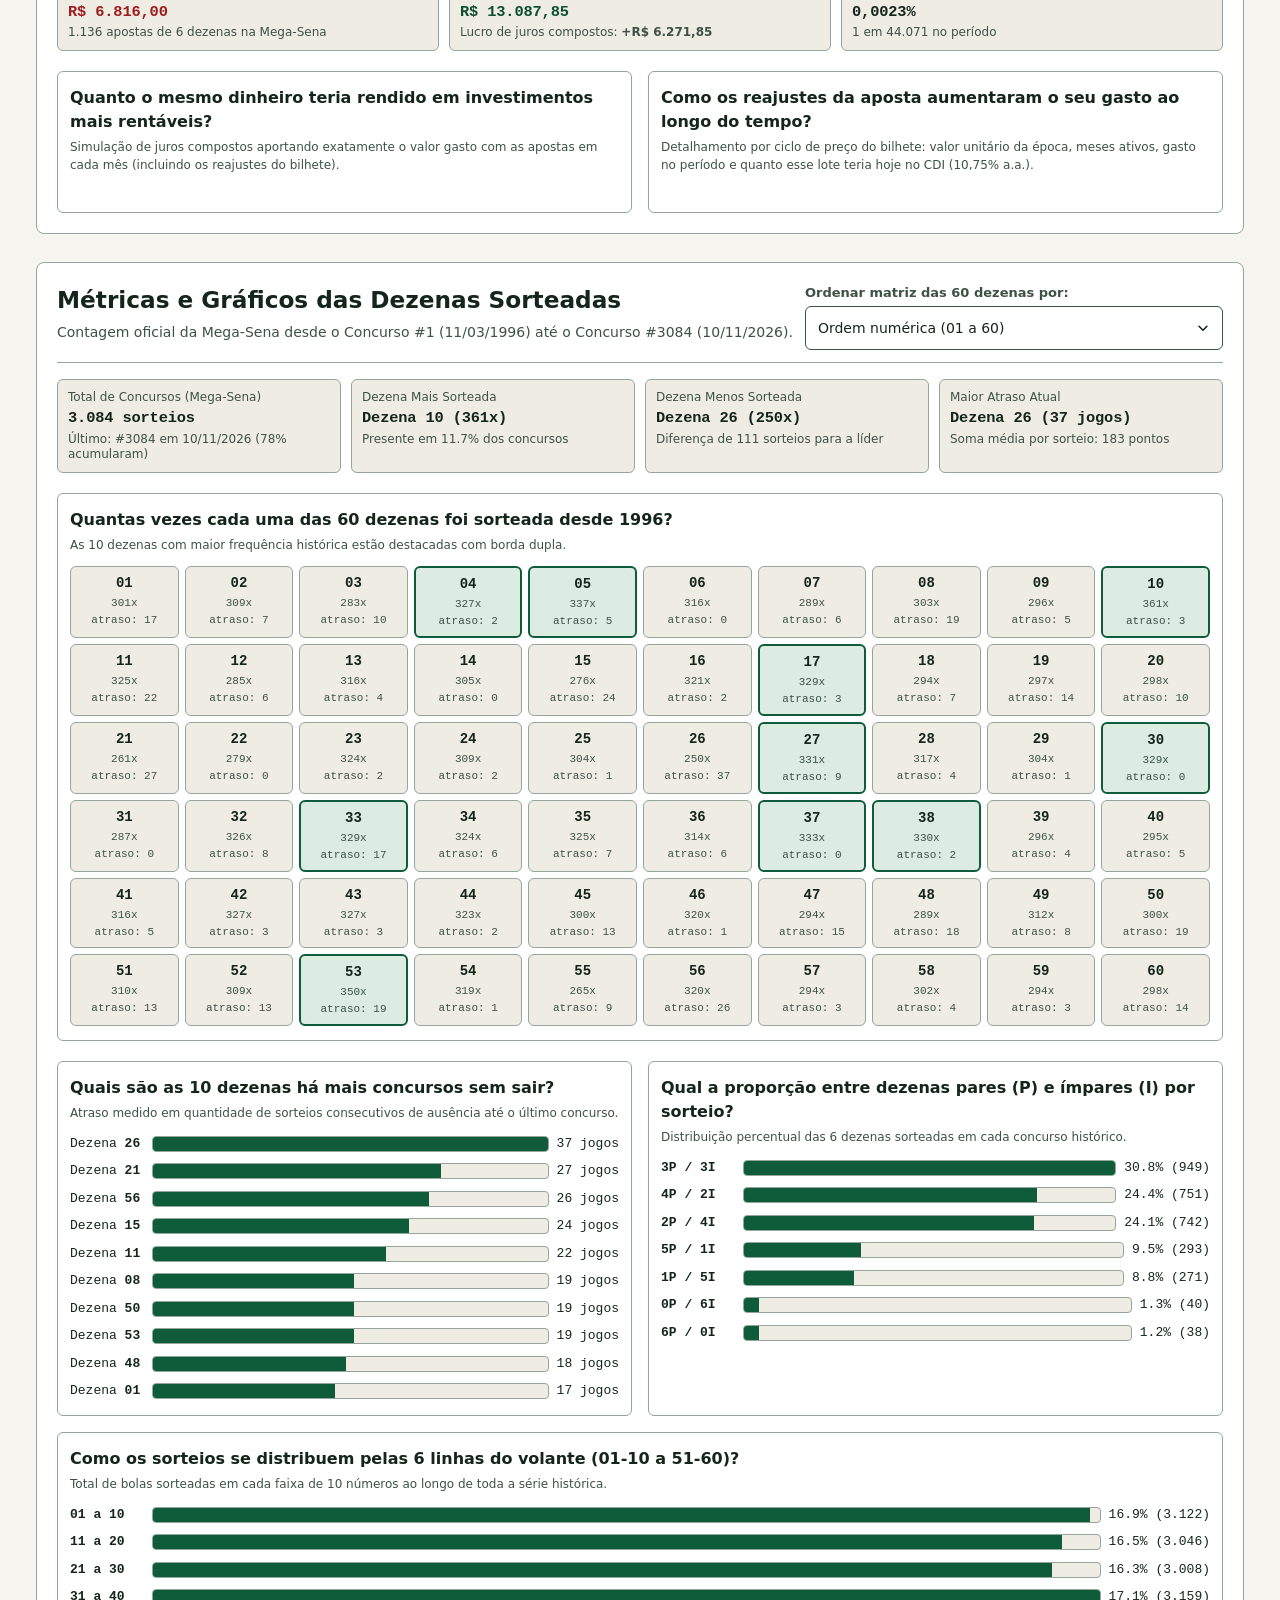
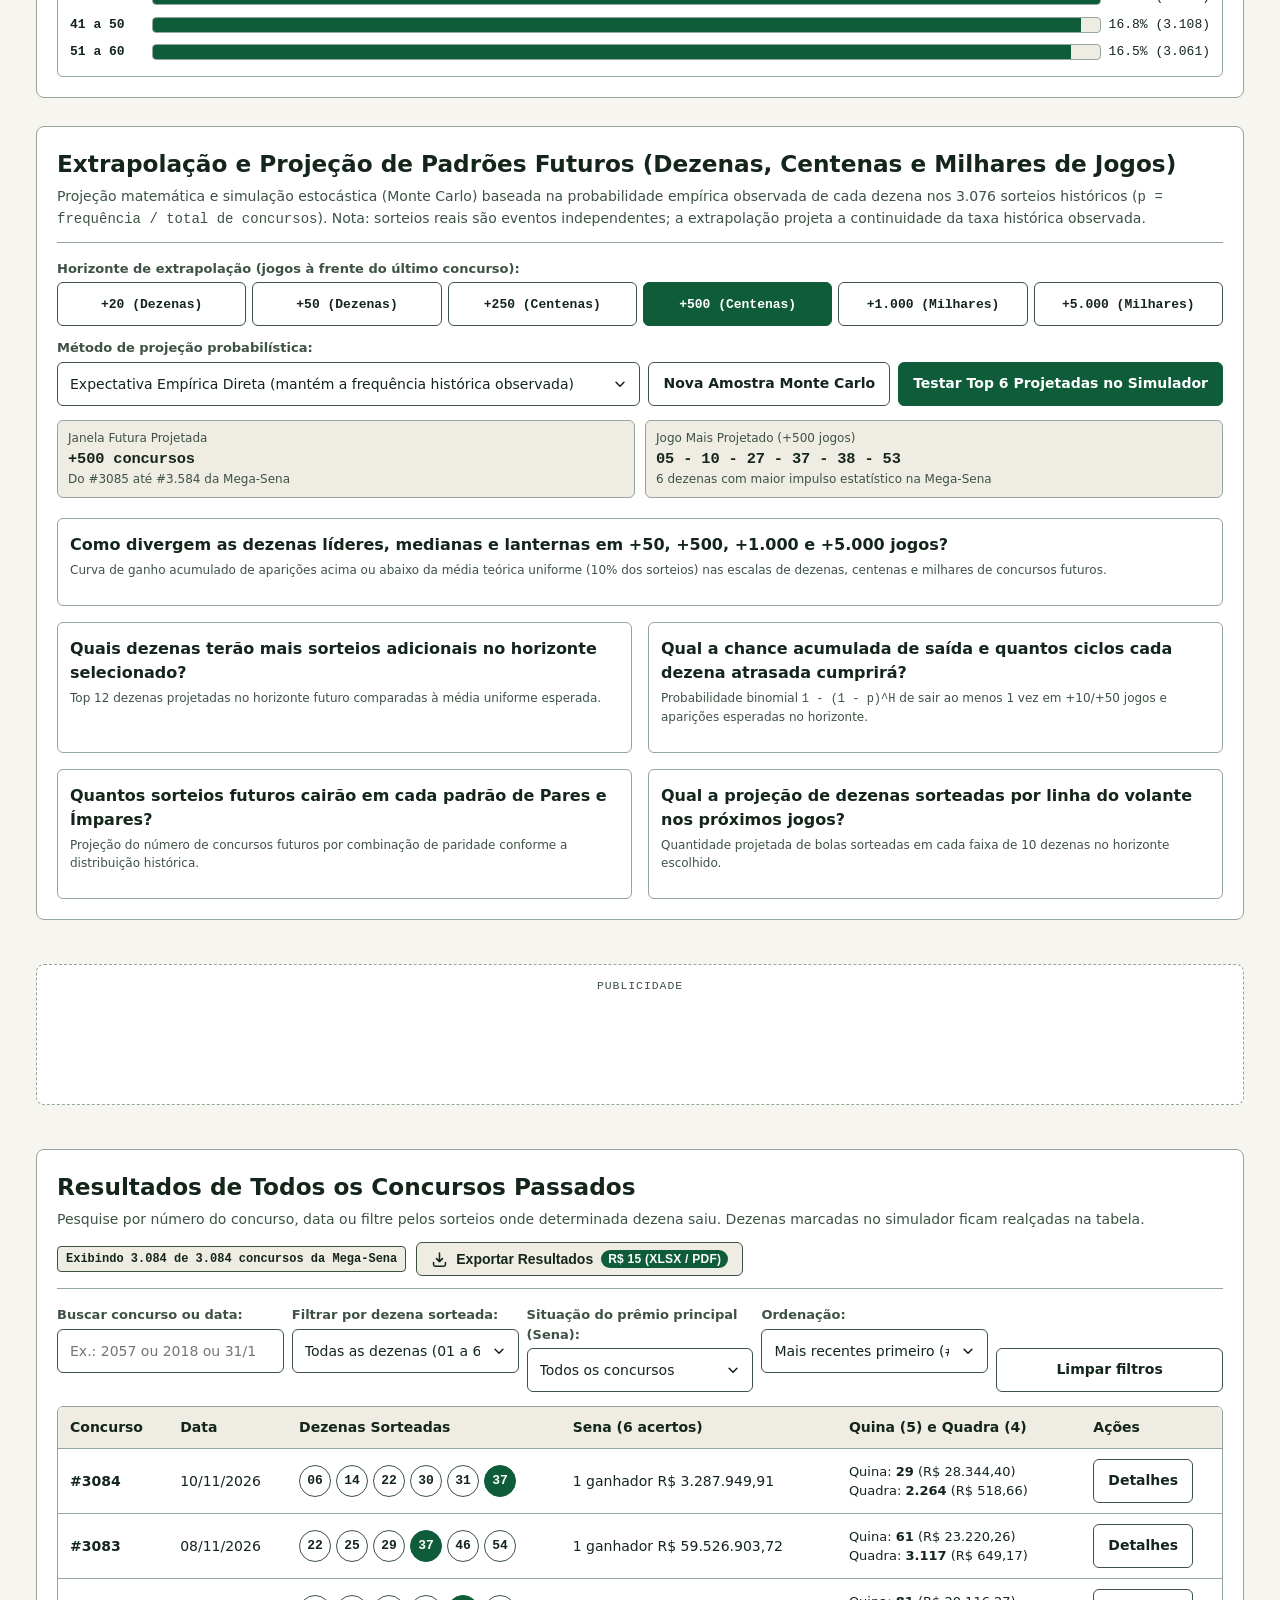
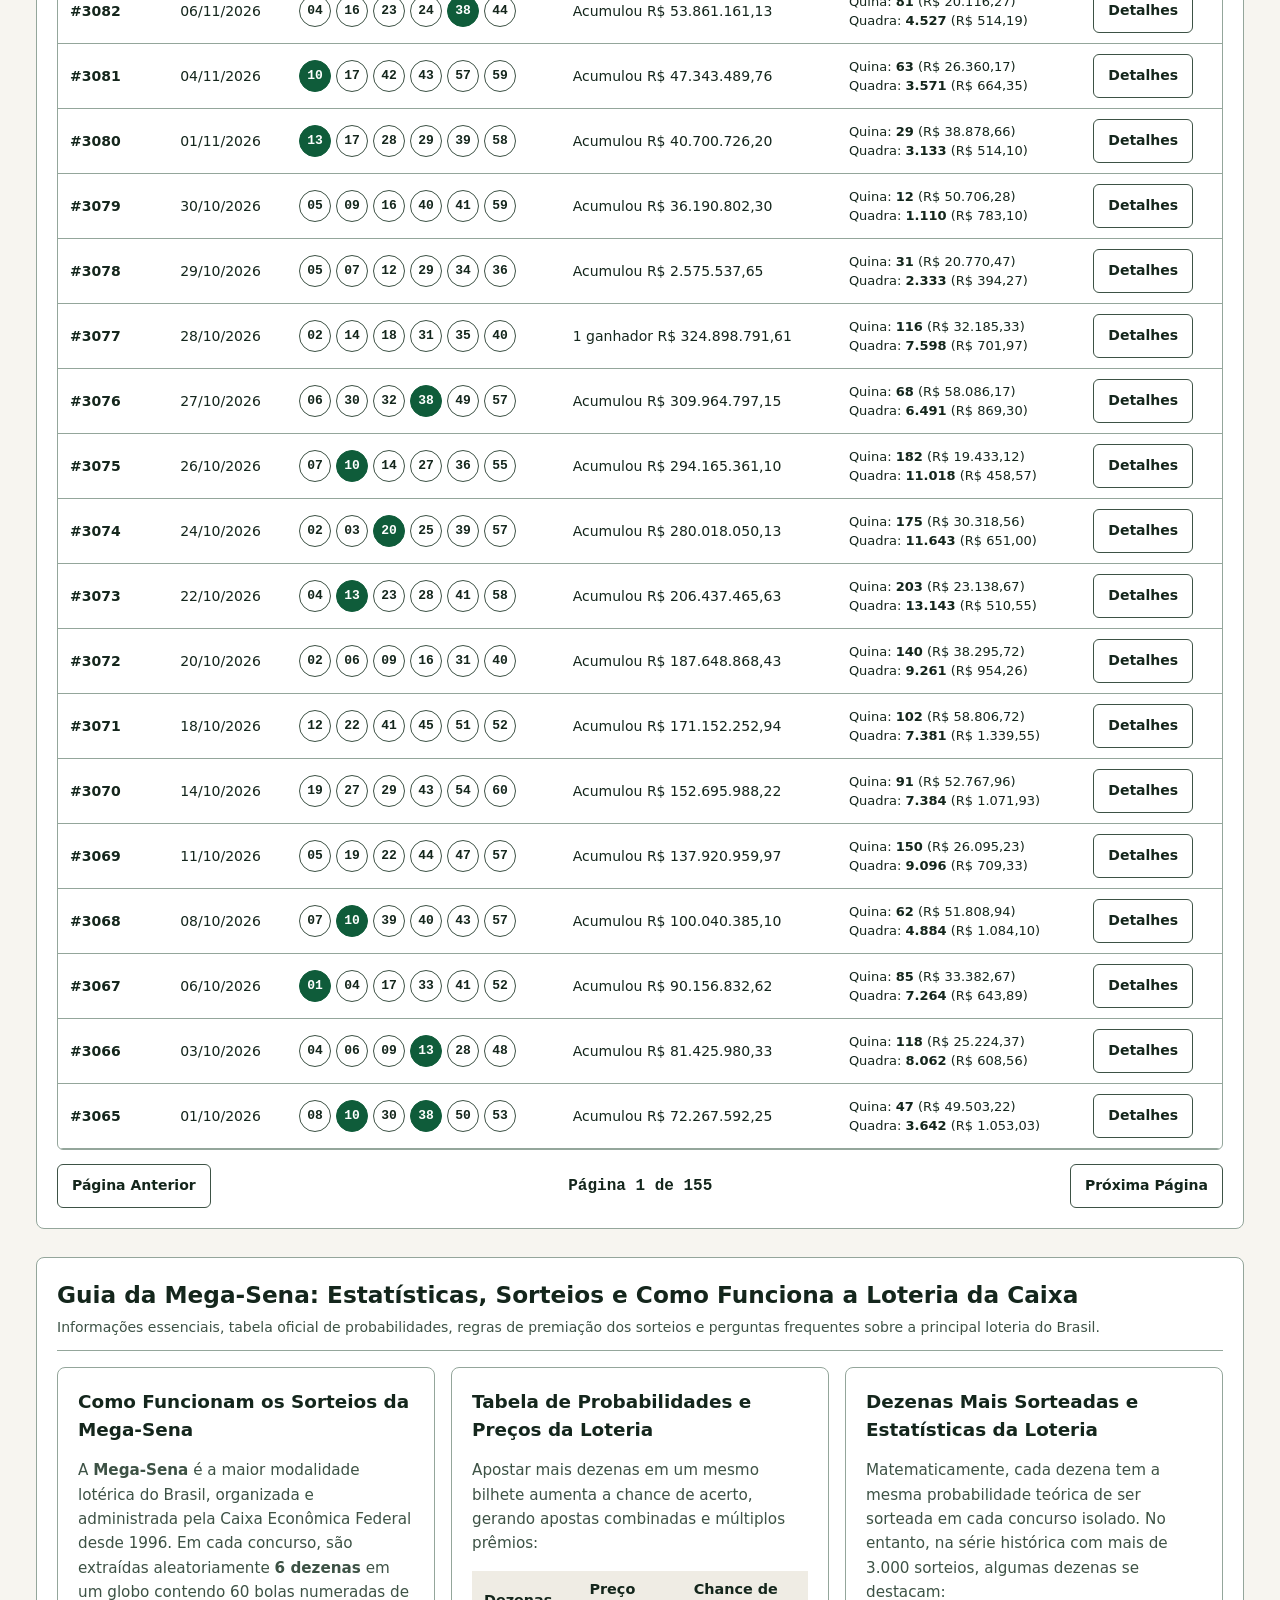
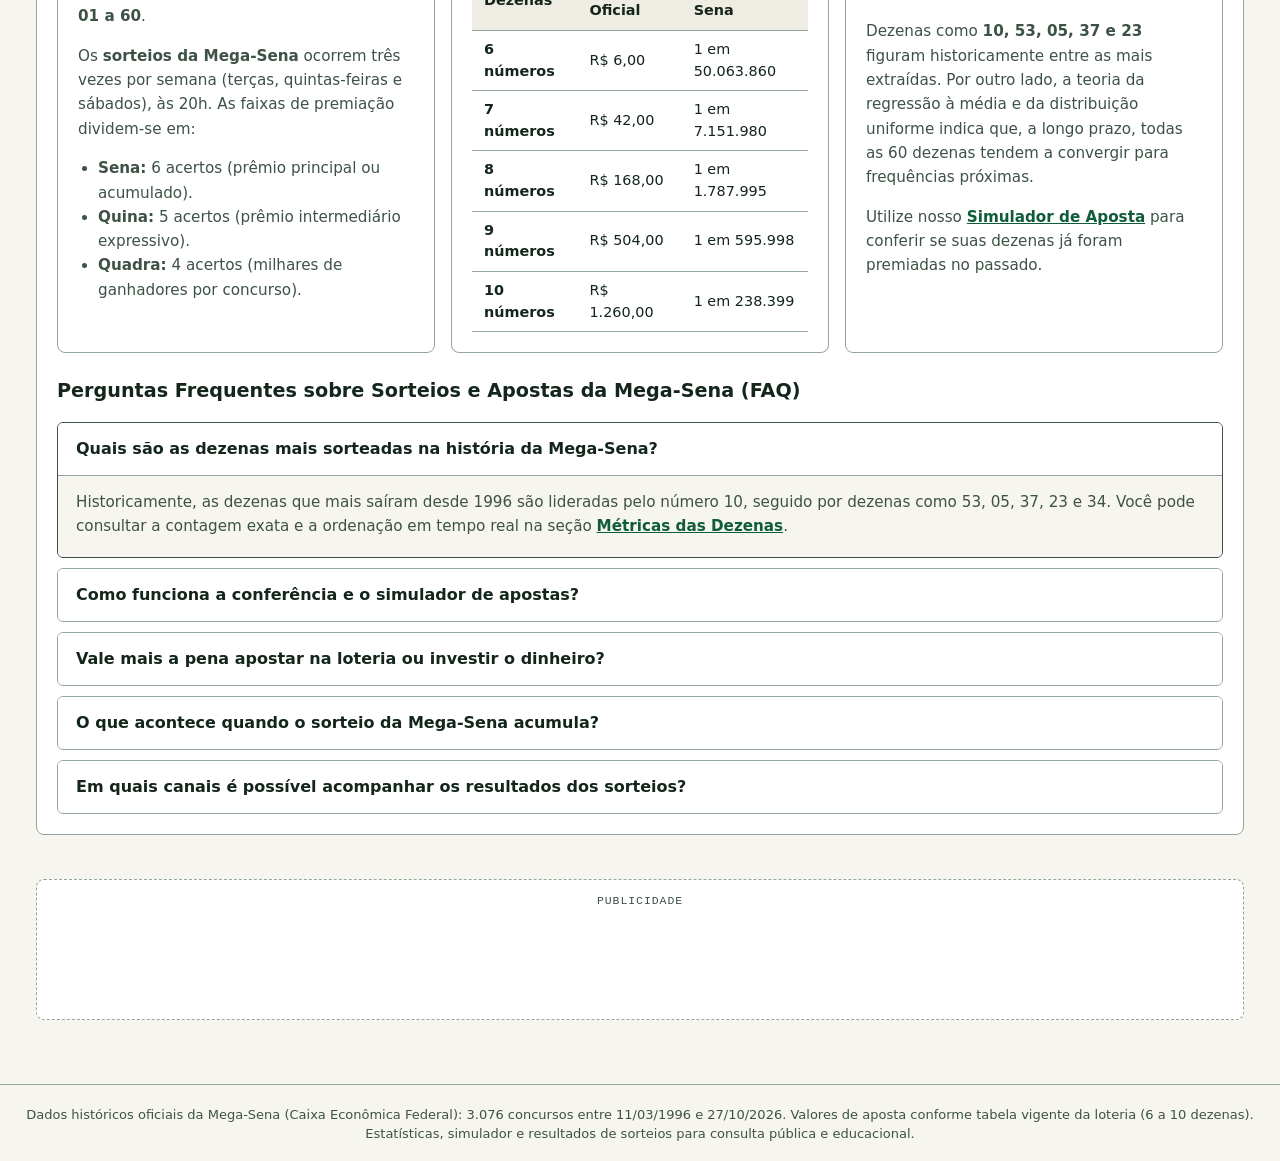
==== commit e2c6d8f0: "feat: add Stripe payment integration and XLSX/PDF report export functionality" ====
--- a/index.html
+++ b/index.html
@@ -467,13 +467,22 @@
     <!-- SEÇÃO 3: TODOS OS RESULTADOS DE CONCURSOS PASSADOS -->
     <section id="historico" class="section-block" aria-labelledby="title-historico">
       <div class="section-header">
-        <div>
+        <div class="section-header-text">
           <h2 id="title-historico" class="section-title">Resultados de Todos os Concursos Passados</h2>
           <p class="section-desc">
             Pesquise por número do concurso, data ou filtre pelos sorteios onde determinada dezena saiu. Dezenas marcadas no simulador ficam realçadas na tabela.
           </p>
         </div>
-        <span id="draws-count-label" class="badge-status">Carregando...</span>
+        <div class="section-header-actions">
+          <span id="draws-count-label" class="badge-status">Carregando...</span>
+          <button type="button" id="btn-open-export" class="btn-export-action" aria-haspopup="dialog" aria-controls="export-pay-modal" title="Exportar resultados completos em Excel (.xlsx) e PDF">
+            <svg class="btn-export-svg" viewBox="0 0 20 20" fill="none" stroke="currentColor" stroke-width="1.8" aria-hidden="true">
+              <path d="M3 13.5v2.5a2 2 0 0 0 2 2h10a2 2 0 0 0 2-2v-2.5M10 2.5v10m0 0-3.5-3.5m3.5 3.5 3.5-3.5" stroke-linecap="round" stroke-linejoin="round"/>
+            </svg>
+            <span id="export-btn-label">Exportar Resultados</span>
+            <span id="export-badge-pill" class="export-pill-badge">R$ 15 (XLSX / PDF)</span>
+          </button>
+        </div>
       </div>
 
       <div class="controls-row">
@@ -688,12 +697,178 @@
     </div>
   </div>
 
+  <!-- MODAL DE PAGAMENTO STRIPE (EXPORTAÇÃO PAGA - R$ 15,00) -->
+  <div id="export-pay-modal" class="modal-backdrop" role="dialog" aria-modal="true" aria-labelledby="pay-modal-title" hidden>
+    <div class="modal-dialog modal-dialog-lg">
+      <div class="modal-header">
+        <div>
+          <span class="badge-status" style="margin-bottom:6px;display:inline-block;">Download Completo</span>
+          <h3 id="pay-modal-title" style="margin:0;font-size:1.3rem;">Exportar Resultados Oficiais (XLSX / PDF)</h3>
+        </div>
+        <button type="button" id="pay-modal-close-btn" class="btn" aria-label="Fechar modal de pagamento">Fechar (Esc)</button>
+      </div>
+      <div class="modal-body-export">
+        <p class="export-intro">
+          Acesse toda a base de dados histórica oficial das Loterias Caixa consolidada desde o 1º concurso até os sorteios mais recentes de 2026, pronta para suas análises, conferências e relatórios.
+        </p>
+
+        <div class="export-features-grid">
+          <div class="export-feature-card">
+            <div class="feature-icon-badge xlsx-badge">XLSX</div>
+            <div>
+              <h4 class="feature-title">Planilha Excel Completa (.xlsx)</h4>
+              <p class="feature-desc">Todas as colunas formatadas: Concurso, Data, Dezenas individuais e combinadas, Acumulado, Ganhadores e Rateio de todas as faixas (Sena, Quina, Quadra, etc.) e estatísticas de soma e paridade.</p>
+            </div>
+          </div>
+
+          <div class="export-feature-card">
+            <div class="feature-icon-badge pdf-badge">PDF</div>
+            <div>
+              <h4 class="feature-title">Relatório Diagramado (.pdf)</h4>
+              <p class="feature-desc">Documento em alta resolução formatado para impressão ou arquivamento, com cabeçalho oficial, métricas gerais e paginação automática.</p>
+            </div>
+          </div>
+
+          <div class="export-feature-card">
+            <div class="feature-icon-badge lock-badge">4 em 1</div>
+            <div>
+              <h4 class="feature-title">Todas as 4 Loterias Inclusas</h4>
+              <p class="feature-desc">Válido para Mega-Sena (3.084+ sorteios), Lotofácil (3.816+ sorteios), Quina (7.154+ sorteios) e Lotomania (2.993+ sorteios) em um único pacote.</p>
+            </div>
+          </div>
+        </div>
+
+        <div class="checkout-cta-box">
+          <div class="checkout-price-col">
+            <span class="checkout-price-label">Pagamento Único • Acesso Vitalício</span>
+            <div class="checkout-price-val">
+              <span class="price-currency">R$</span>
+              <span class="price-number">15</span>
+              <span class="price-cents">,00</span>
+            </div>
+            <span class="checkout-price-sub">Sem mensalidade • Liberação Imediata</span>
+          </div>
+
+          <div class="checkout-action-col">
+            <button type="button" id="btn-stripe-checkout" class="btn-checkout-stripe">
+              <svg class="btn-checkout-svg" viewBox="0 0 24 24" fill="none" stroke="currentColor" stroke-width="2" aria-hidden="true">
+                <rect x="2" y="5" width="20" height="14" rx="2"/>
+                <line x1="2" y1="10" x2="22" y2="10"/>
+              </svg>
+              <span>Pagar R$ 15,00 com Pix ou Cartão</span>
+            </button>
+            <div class="checkout-trust-info">
+              <span class="trust-pill">⚡ Pix instantâneo</span>
+              <span class="trust-pill">💳 Cartão de Crédito</span>
+              <span class="trust-pill">🔒 Stripe Seguro</span>
+            </div>
+          </div>
+        </div>
+
+        <div class="already-paid-row">
+          <span>Já realizou o pagamento em outra aba ou dispositivo?</span>
+          <button type="button" id="btn-check-paid" class="btn-link-action">Validar ou Desbloquear</button>
+        </div>
+      </div>
+    </div>
+  </div>
+
+  <!-- MODAL DE DOWNLOAD LIBERADO (XLSX / PDF) -->
+  <div id="export-download-modal" class="modal-backdrop" role="dialog" aria-modal="true" aria-labelledby="download-modal-title" hidden>
+    <div class="modal-dialog modal-dialog-lg">
+      <div class="modal-header">
+        <div>
+          <span class="badge-status badge-success" style="margin-bottom:6px;display:inline-block;">✓ Acesso Liberado</span>
+          <h3 id="download-modal-title" style="margin:0;font-size:1.3rem;">Exportar Resultados Oficiais</h3>
+        </div>
+        <button type="button" id="download-modal-close-btn" class="btn" aria-label="Fechar modal de download">Fechar (Esc)</button>
+      </div>
+      <div class="modal-body-export">
+        <p class="export-intro">
+          Seu acesso à exportação está ativo. Selecione a modalidade e o escopo para gerar os arquivos desejados:
+        </p>
+
+        <div class="export-options-form">
+          <div class="field-group" style="margin-bottom:14px;">
+            <label class="field-label" for="export-lottery-select">Escolha a Loteria:</label>
+            <select id="export-lottery-select" class="select-input">
+              <option value="current">Loteria Atual na Tela</option>
+              <option value="megasena">Mega-Sena (3.084 concursos)</option>
+              <option value="lotofacil">Lotofácil (3.816 concursos)</option>
+              <option value="quina">Quina (7.154 concursos)</option>
+              <option value="lotomania">Lotomania (2.993 concursos)</option>
+              <option value="all">Todas as 4 Loterias (Planilha Excel Multi-Abas)</option>
+            </select>
+          </div>
+
+          <div class="field-group" style="margin-bottom:18px;">
+            <label class="field-label">Escopo dos Concursos:</label>
+            <div class="export-scope-options">
+              <label class="scope-radio-label">
+                <input type="radio" name="export-scope" value="all" checked>
+                <span><strong>Histórico Completo:</strong> Todos os concursos desde o nº 1 até o mais recente</span>
+              </label>
+              <label class="scope-radio-label">
+                <input type="radio" name="export-scope" value="filtered">
+                <span id="scope-filtered-desc"><strong>Concursos Filtrados:</strong> Apenas os resultados filtrados na tabela agora</span>
+              </label>
+            </div>
+          </div>
+        </div>
+
+        <div id="export-status-banner" class="export-status-box" hidden></div>
+
+        <div class="download-actions-grid">
+          <button type="button" id="btn-download-xlsx" class="btn-download-card xlsx-card">
+            <div class="card-icon">📊</div>
+            <div class="card-text">
+              <strong>Baixar Excel (.xlsx)</strong>
+              <span>Tabela formatada pronta para Excel e PowerBI</span>
+            </div>
+          </button>
+
+          <button type="button" id="btn-download-pdf" class="btn-download-card pdf-card">
+            <div class="card-icon">📑</div>
+            <div class="card-text">
+              <strong>Baixar Relatório (.pdf)</strong>
+              <span>Documento diagramado pronto para impressão</span>
+            </div>
+          </button>
+
+          <button type="button" id="btn-download-both" class="btn-download-card both-card">
+            <div class="card-icon">📦</div>
+            <div class="card-text">
+              <strong>Baixar Ambos (XLSX + PDF)</strong>
+              <span>Gera e baixa os dois formatos de uma vez</span>
+            </div>
+          </button>
+        </div>
+      </div>
+    </div>
+  </div>
+
+  <!-- TOAST NOTIFICATION DE SUCESSO DO PAGAMENTO -->
+  <div id="payment-toast" class="payment-toast-notification" role="status" aria-live="polite" hidden>
+    <div class="toast-content">
+      <span class="toast-icon">🎉</span>
+      <div>
+        <strong>Pagamento de R$ 15,00 confirmado!</strong>
+        <p style="margin:2px 0 0;font-size:0.875rem;">Seu acesso à exportação em XLSX e PDF está desbloqueado.</p>
+      </div>
+    </div>
+    <button type="button" id="btn-toast-close" class="btn btn-sm" aria-label="Fechar aviso">✕</button>
+  </div>
+
   <footer class="site-footer">
     <p style="margin:0;">
       Dados históricos oficiais da Mega-Sena (Caixa Econômica Federal): 3.076 concursos entre 11/03/1996 e 27/10/2026. Valores de aposta conforme tabela vigente da loteria (6 a 10 dezenas). Estatísticas, simulador e resultados de sorteios para consulta pública e educacional.
     </p>
   </footer>
 
+  <!-- Bibliotecas para Exportação XLSX e PDF (Vendor local + CDN fallback) -->
+  <script src="vendor/xlsx.full.min.js"></script>
+  <script src="vendor/jspdf.umd.min.js"></script>
+  <script src="vendor/jspdf.plugin.autotable.min.js"></script>
   <script src="data/megasena.js"></script>
   <script src="data/lotofacil.js"></script>
   <script src="data/quina.js"></script>
--- a/styles.css
+++ b/styles.css
@@ -433,6 +433,11 @@
   to { transform: rotate(360deg); }
 }
 
+@keyframes spin {
+  from { transform: rotate(0deg); }
+  to { transform: rotate(360deg); }
+}
+
 /* Simulador Layout */
 .simulator-grid {
   display: grid;
@@ -1330,3 +1335,439 @@
   }
 }
 
+/* =========================================================
+   EXPORTAÇÃO PAGA DE RESULTADOS (STRIPE GATEWAY - R$ 15,00)
+   ========================================================= */
+
+.section-header-actions {
+  display: flex;
+  align-items: center;
+  gap: 10px;
+  flex-wrap: wrap;
+}
+
+.btn-export-action {
+  display: inline-flex;
+  align-items: center;
+  gap: 8px;
+  padding: 7px 14px;
+  background-color: var(--surface-alt);
+  color: var(--text);
+  border: 1.5px solid var(--border-strong);
+  border-radius: 6px;
+  font-size: 0.875rem;
+  font-weight: 600;
+  cursor: pointer;
+  transition: background-color 0.15s ease, border-color 0.15s ease, transform 0.1s ease;
+  white-space: nowrap;
+}
+
+.btn-export-action:hover {
+  background-color: var(--surface);
+  border-color: var(--accent);
+  transform: translateY(-1px);
+}
+
+.btn-export-action:focus-visible {
+  outline: 2px solid var(--focus-ring);
+  outline-offset: 2px;
+}
+
+.btn-export-action.is-unlocked {
+  background-color: var(--success-bg);
+  color: var(--success-text);
+  border-color: var(--accent);
+}
+
+.btn-export-svg {
+  width: 17px;
+  height: 17px;
+  flex-shrink: 0;
+}
+
+.export-pill-badge {
+  display: inline-block;
+  padding: 2px 7px;
+  background-color: var(--accent);
+  color: var(--accent-fg);
+  border-radius: 12px;
+  font-size: 0.75rem;
+  font-weight: 700;
+  letter-spacing: 0.02em;
+}
+
+.btn-export-action.is-unlocked .export-pill-badge {
+  background-color: var(--success-text);
+  color: #FFFFFF;
+}
+
+.modal-dialog-lg {
+  max-width: 680px;
+}
+
+.modal-body-export {
+  display: flex;
+  flex-direction: column;
+  gap: 16px;
+  padding-top: 12px;
+}
+
+.export-intro {
+  margin: 0;
+  font-size: 0.95rem;
+  line-height: 1.5;
+  color: var(--text-muted);
+}
+
+.export-features-grid {
+  display: grid;
+  grid-template-columns: 1fr;
+  gap: 12px;
+}
+
+@media (min-width: 580px) {
+  .export-features-grid {
+    grid-template-columns: repeat(3, 1fr);
+  }
+}
+
+.export-feature-card {
+  display: flex;
+  flex-direction: column;
+  gap: 8px;
+  padding: 12px;
+  background: var(--surface-alt);
+  border: 1px solid var(--border);
+  border-radius: 6px;
+}
+
+.feature-icon-badge {
+  display: inline-block;
+  align-self: flex-start;
+  padding: 3px 8px;
+  border-radius: 4px;
+  font-family: var(--font-mono);
+  font-size: 0.75rem;
+  font-weight: 700;
+  letter-spacing: 0.05em;
+}
+
+.xlsx-badge {
+  background: #107C41;
+  color: #FFFFFF;
+}
+
+.pdf-badge {
+  background: #D83B01;
+  color: #FFFFFF;
+}
+
+.lock-badge {
+  background: var(--accent);
+  color: var(--accent-fg);
+}
+
+.feature-title {
+  margin: 0;
+  font-size: 0.9rem;
+  font-weight: 700;
+  color: var(--text);
+}
+
+.feature-desc {
+  margin: 4px 0 0 0;
+  font-size: 0.8rem;
+  line-height: 1.4;
+  color: var(--text-muted);
+}
+
+.checkout-cta-box {
+  display: flex;
+  flex-direction: column;
+  gap: 16px;
+  padding: 18px;
+  background: var(--surface);
+  border: 2px solid var(--accent);
+  border-radius: 8px;
+  align-items: stretch;
+}
+
+@media (min-width: 580px) {
+  .checkout-cta-box {
+    flex-direction: row;
+    align-items: center;
+    justify-content: space-between;
+  }
+}
+
+.checkout-price-col {
+  display: flex;
+  flex-direction: column;
+  gap: 2px;
+}
+
+.checkout-price-label {
+  font-size: 0.75rem;
+  text-transform: uppercase;
+  letter-spacing: 0.05em;
+  font-weight: 700;
+  color: var(--text-muted);
+}
+
+.checkout-price-val {
+  display: flex;
+  align-items: baseline;
+  color: var(--text);
+}
+
+.price-currency {
+  font-size: 1.1rem;
+  font-weight: 700;
+  margin-right: 4px;
+}
+
+.price-number {
+  font-size: 2.2rem;
+  font-weight: 800;
+  line-height: 1;
+}
+
+.price-cents {
+  font-size: 1.2rem;
+  font-weight: 700;
+}
+
+.checkout-price-sub {
+  font-size: 0.8rem;
+  color: var(--text-muted);
+}
+
+.checkout-action-col {
+  display: flex;
+  flex-direction: column;
+  gap: 8px;
+  flex: 1;
+  max-width: 320px;
+}
+
+.btn-checkout-stripe {
+  display: flex;
+  align-items: center;
+  justify-content: center;
+  gap: 10px;
+  padding: 12px 18px;
+  background-color: var(--accent);
+  color: var(--accent-fg);
+  border: none;
+  border-radius: 6px;
+  font-size: 1rem;
+  font-weight: 700;
+  cursor: pointer;
+  transition: opacity 0.15s ease, transform 0.1s ease;
+  box-shadow: 0 2px 4px rgba(0, 0, 0, 0.1);
+}
+
+.btn-checkout-stripe:hover {
+  opacity: 0.92;
+  transform: translateY(-1px);
+}
+
+.btn-checkout-stripe:active {
+  transform: translateY(0);
+}
+
+.btn-checkout-stripe:focus-visible {
+  outline: 2px solid var(--focus-ring);
+  outline-offset: 3px;
+}
+
+.btn-checkout-svg {
+  width: 20px;
+  height: 20px;
+  flex-shrink: 0;
+}
+
+.checkout-trust-info {
+  display: flex;
+  flex-wrap: wrap;
+  gap: 6px;
+  justify-content: center;
+}
+
+.trust-pill {
+  font-size: 0.725rem;
+  color: var(--text-muted);
+  background: var(--surface-alt);
+  padding: 2px 6px;
+  border-radius: 4px;
+  border: 1px solid var(--border);
+}
+
+.already-paid-row {
+  display: flex;
+  align-items: center;
+  justify-content: center;
+  gap: 6px;
+  font-size: 0.85rem;
+  color: var(--text-muted);
+  flex-wrap: wrap;
+  padding-top: 4px;
+}
+
+.btn-link-action {
+  background: none;
+  border: none;
+  color: var(--accent);
+  font-weight: 700;
+  text-decoration: underline;
+  cursor: pointer;
+  padding: 0;
+  font-size: 0.85rem;
+}
+
+.btn-link-action:hover {
+  opacity: 0.85;
+}
+
+.export-scope-options {
+  display: flex;
+  flex-direction: column;
+  gap: 8px;
+  margin-top: 6px;
+}
+
+.scope-radio-label {
+  display: flex;
+  align-items: flex-start;
+  gap: 8px;
+  padding: 8px 10px;
+  border: 1px solid var(--border);
+  border-radius: 6px;
+  background: var(--surface-alt);
+  cursor: pointer;
+  font-size: 0.875rem;
+}
+
+.scope-radio-label:hover {
+  border-color: var(--border-strong);
+}
+
+.scope-radio-label input {
+  margin-top: 2px;
+}
+
+.download-actions-grid {
+  display: grid;
+  grid-template-columns: 1fr;
+  gap: 12px;
+}
+
+@media (min-width: 580px) {
+  .download-actions-grid {
+    grid-template-columns: repeat(3, 1fr);
+  }
+}
+
+.btn-download-card {
+  display: flex;
+  flex-direction: column;
+  align-items: center;
+  text-align: center;
+  gap: 8px;
+  padding: 16px 12px;
+  background: var(--surface-alt);
+  border: 1.5px solid var(--border);
+  border-radius: 8px;
+  cursor: pointer;
+  color: var(--text);
+  transition: all 0.15s ease;
+}
+
+.btn-download-card:hover {
+  border-color: var(--accent);
+  transform: translateY(-2px);
+  box-shadow: 0 4px 10px rgba(0, 0, 0, 0.08);
+}
+
+.btn-download-card:focus-visible {
+  outline: 2px solid var(--focus-ring);
+  outline-offset: 2px;
+}
+
+.btn-download-card .card-icon {
+  font-size: 1.8rem;
+  line-height: 1;
+}
+
+.btn-download-card .card-text {
+  display: flex;
+  flex-direction: column;
+  gap: 2px;
+}
+
+.btn-download-card .card-text strong {
+  font-size: 0.95rem;
+}
+
+.btn-download-card .card-text span {
+  font-size: 0.75rem;
+  color: var(--text-muted);
+}
+
+.btn-download-card.xlsx-card:hover {
+  border-color: #107C41;
+}
+
+.btn-download-card.pdf-card:hover {
+  border-color: #D83B01;
+}
+
+.btn-download-card.both-card {
+  background: var(--accent-soft);
+  border-color: var(--accent);
+}
+
+.export-status-box {
+  padding: 10px 14px;
+  border-radius: 6px;
+  font-size: 0.875rem;
+  font-weight: 600;
+  background: var(--accent-soft);
+  color: var(--text);
+  border: 1px solid var(--accent);
+}
+
+.payment-toast-notification {
+  position: fixed;
+  bottom: 24px;
+  right: 24px;
+  max-width: 420px;
+  background: var(--surface);
+  color: var(--text);
+  border: 2px solid var(--accent);
+  border-radius: 8px;
+  padding: 14px 16px;
+  display: flex;
+  align-items: center;
+  justify-content: space-between;
+  gap: 12px;
+  box-shadow: 0 8px 24px rgba(0, 0, 0, 0.15);
+  z-index: 300;
+}
+
+.payment-toast-notification[hidden] {
+  display: none;
+}
+
+.toast-content {
+  display: flex;
+  align-items: center;
+  gap: 12px;
+}
+
+.toast-icon {
+  font-size: 1.6rem;
+  line-height: 1;
+}
+
+
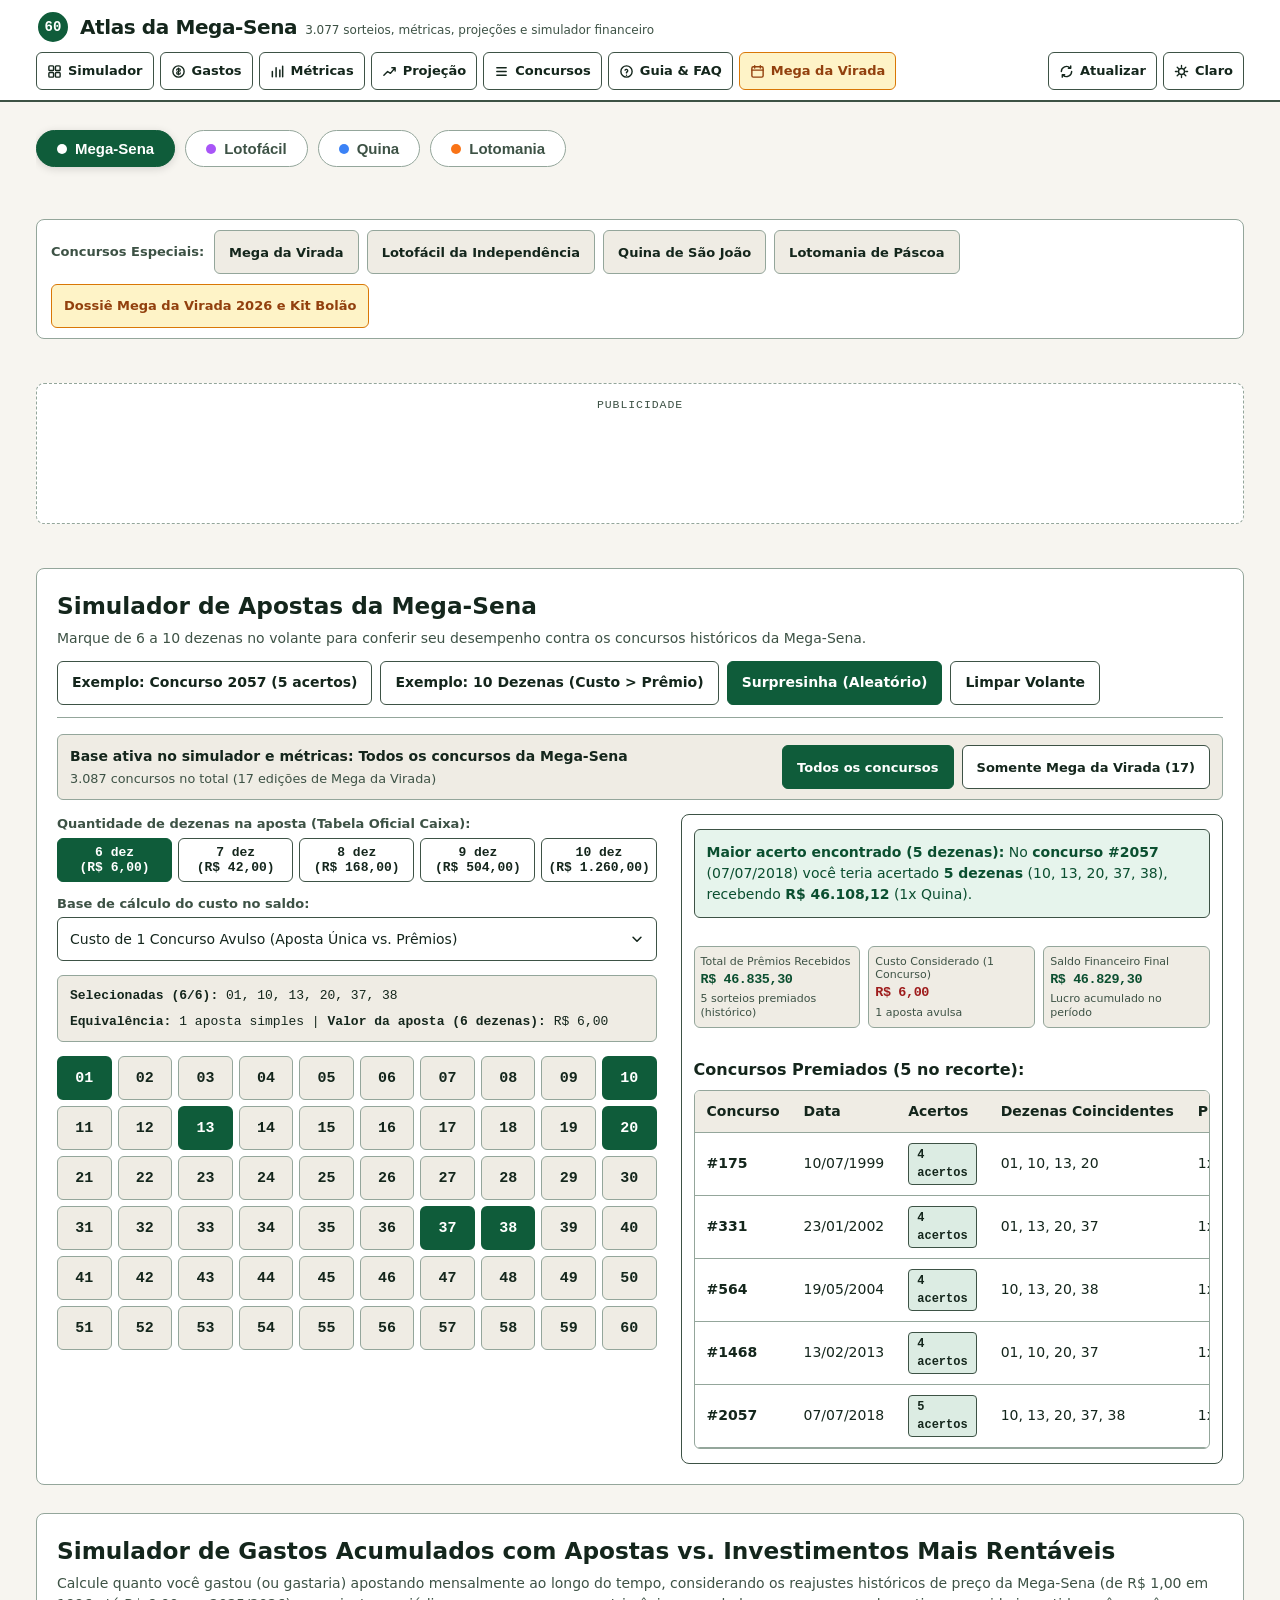
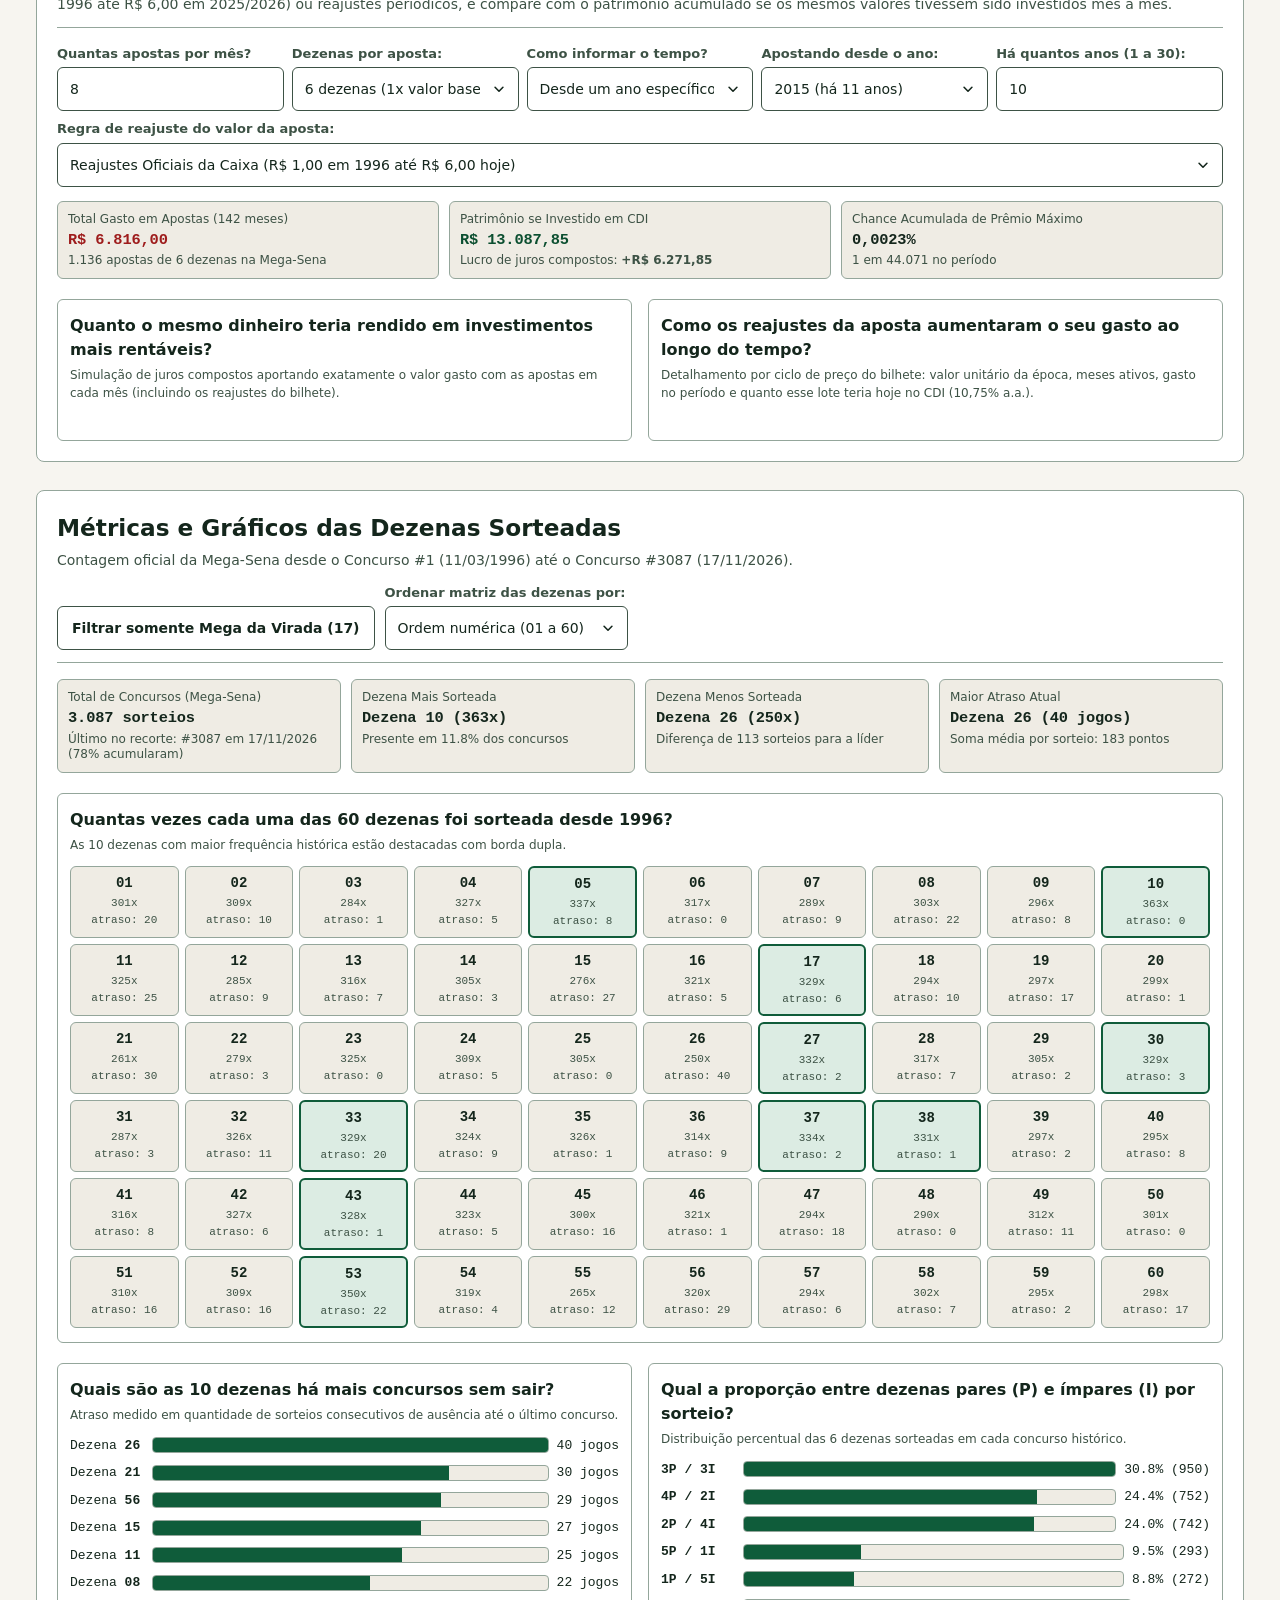
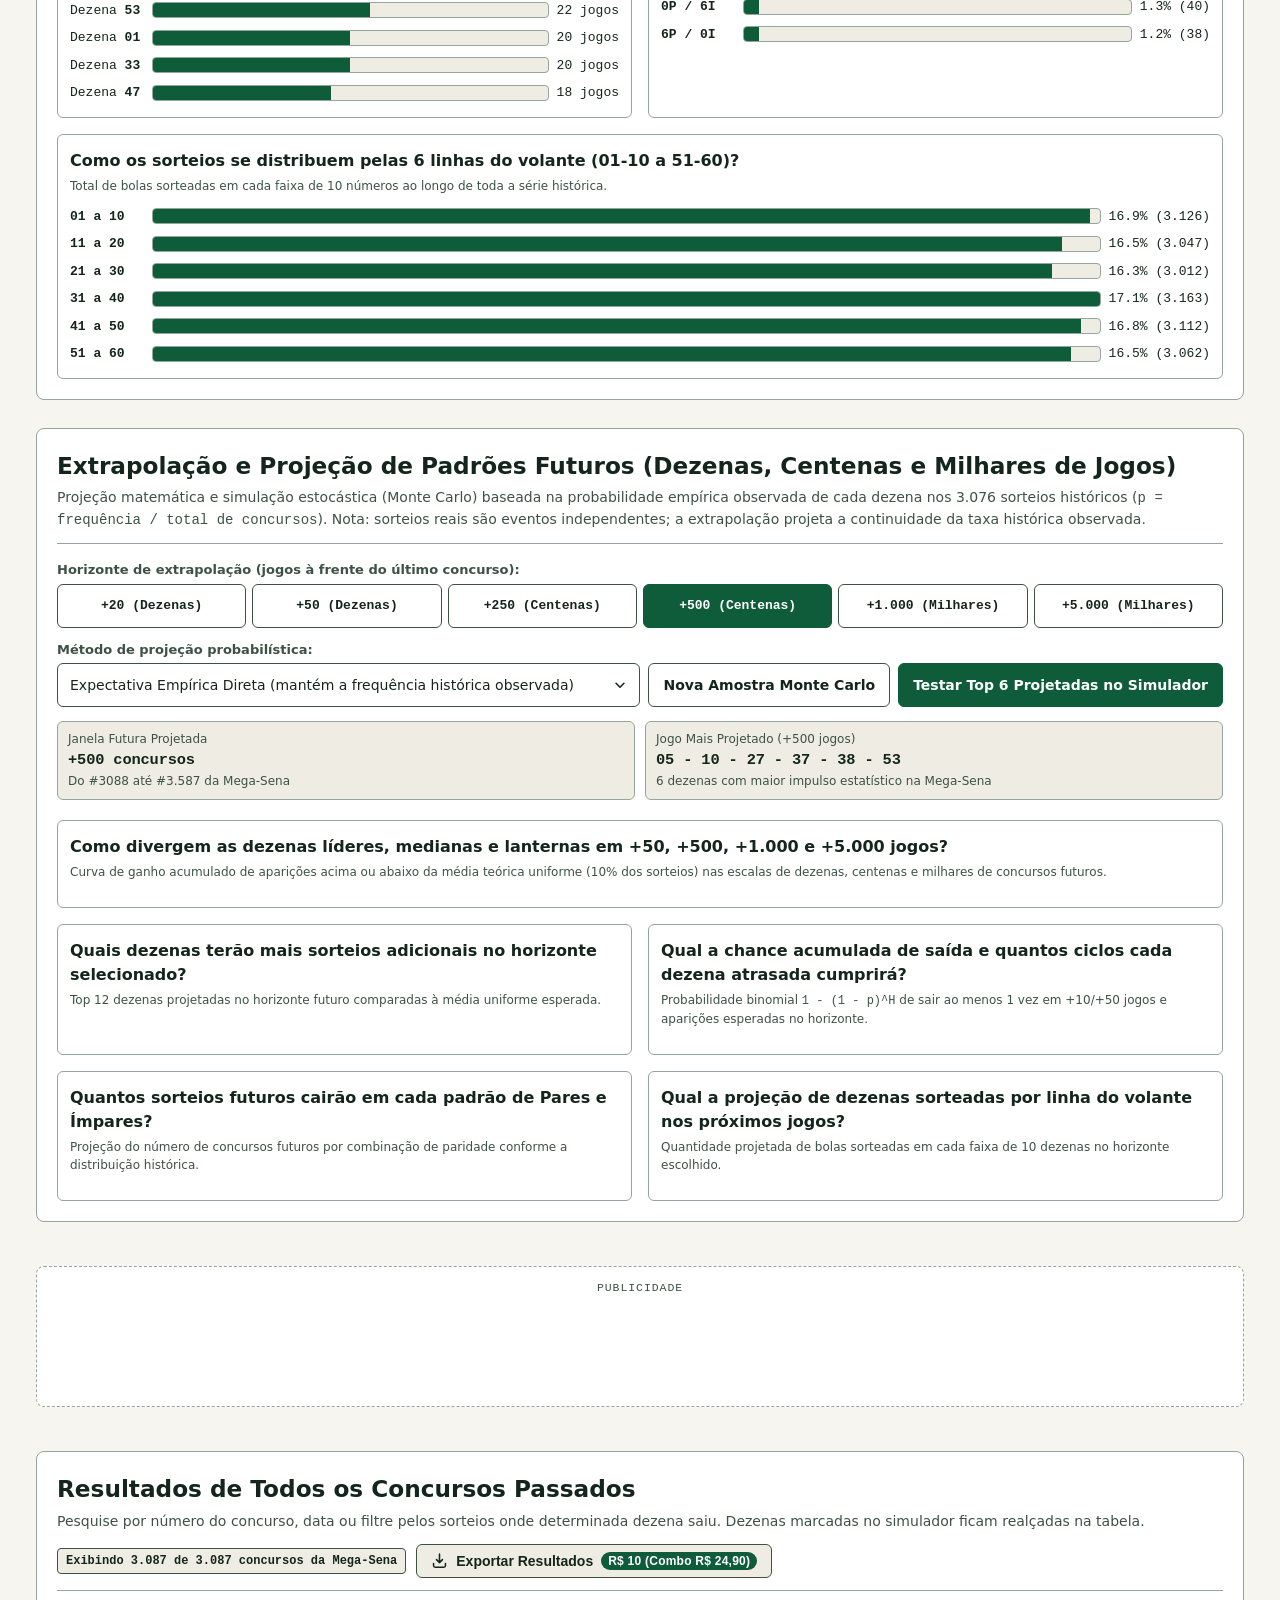
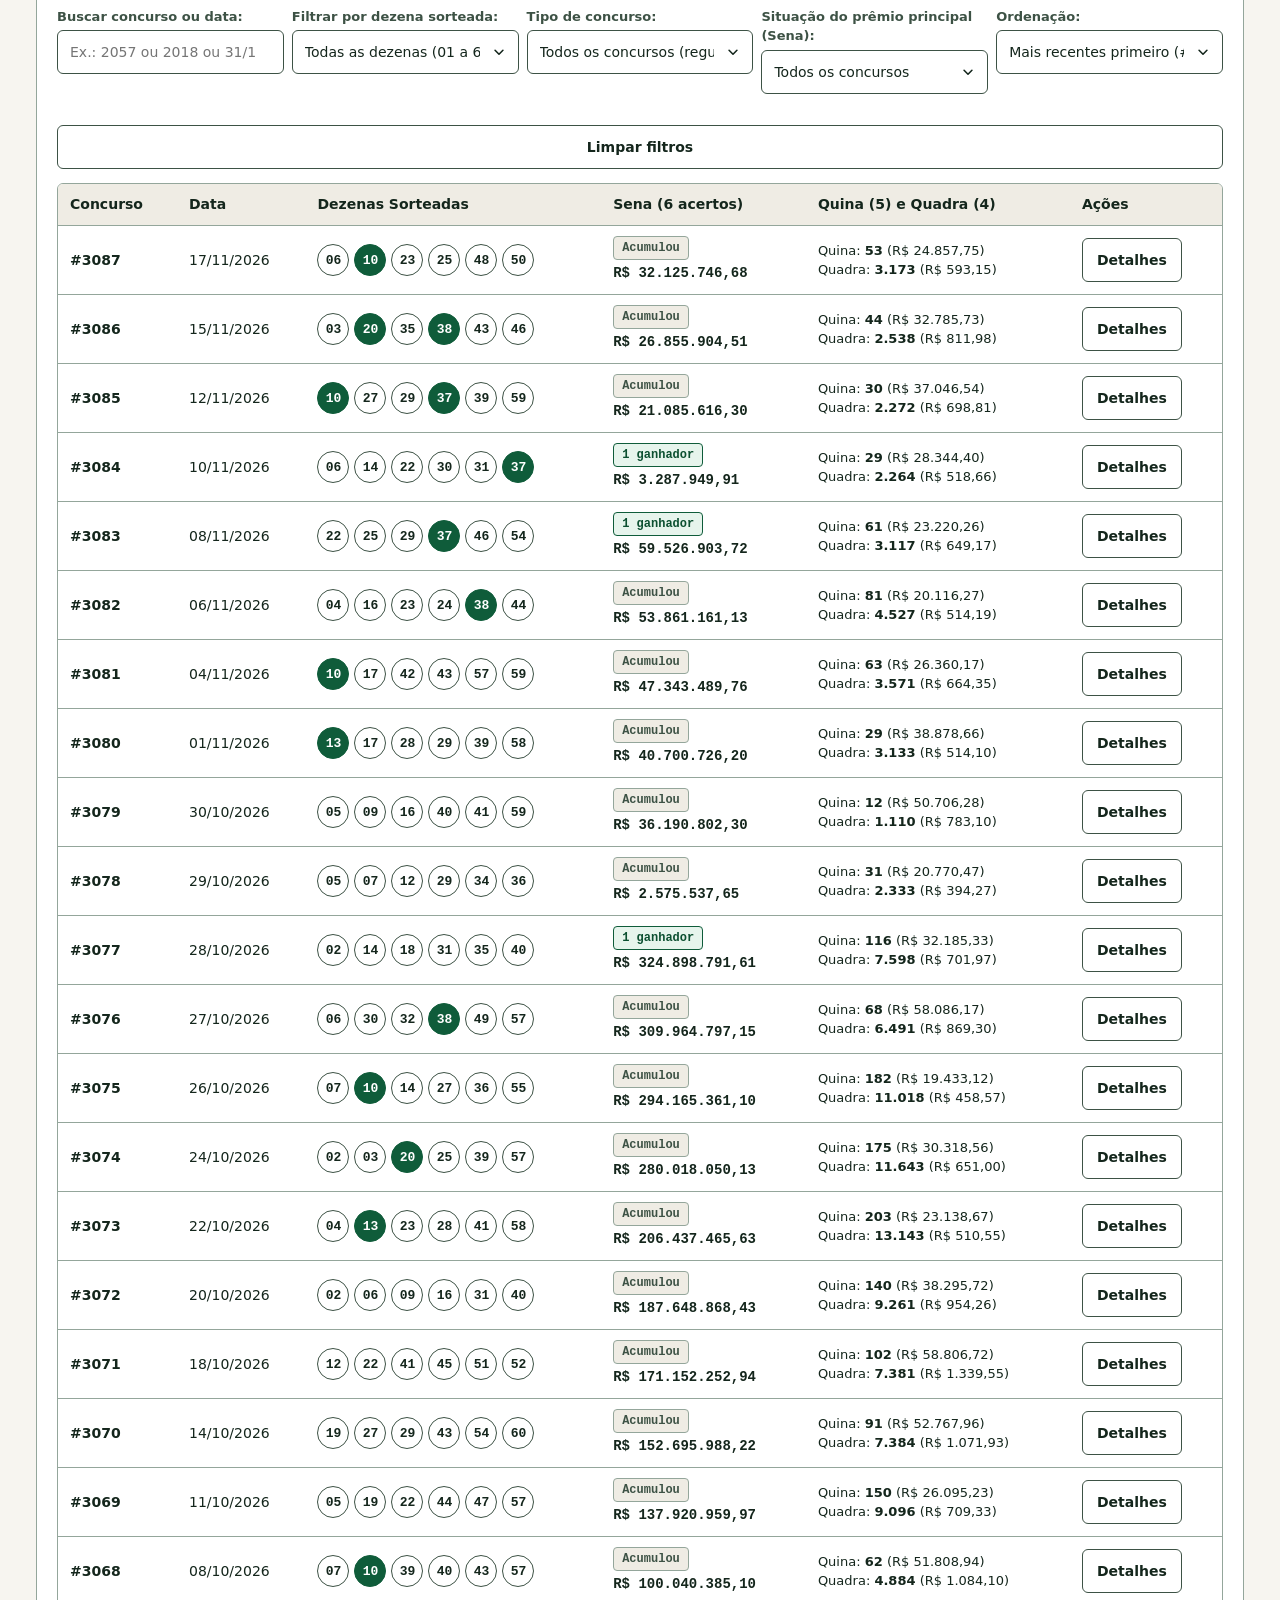
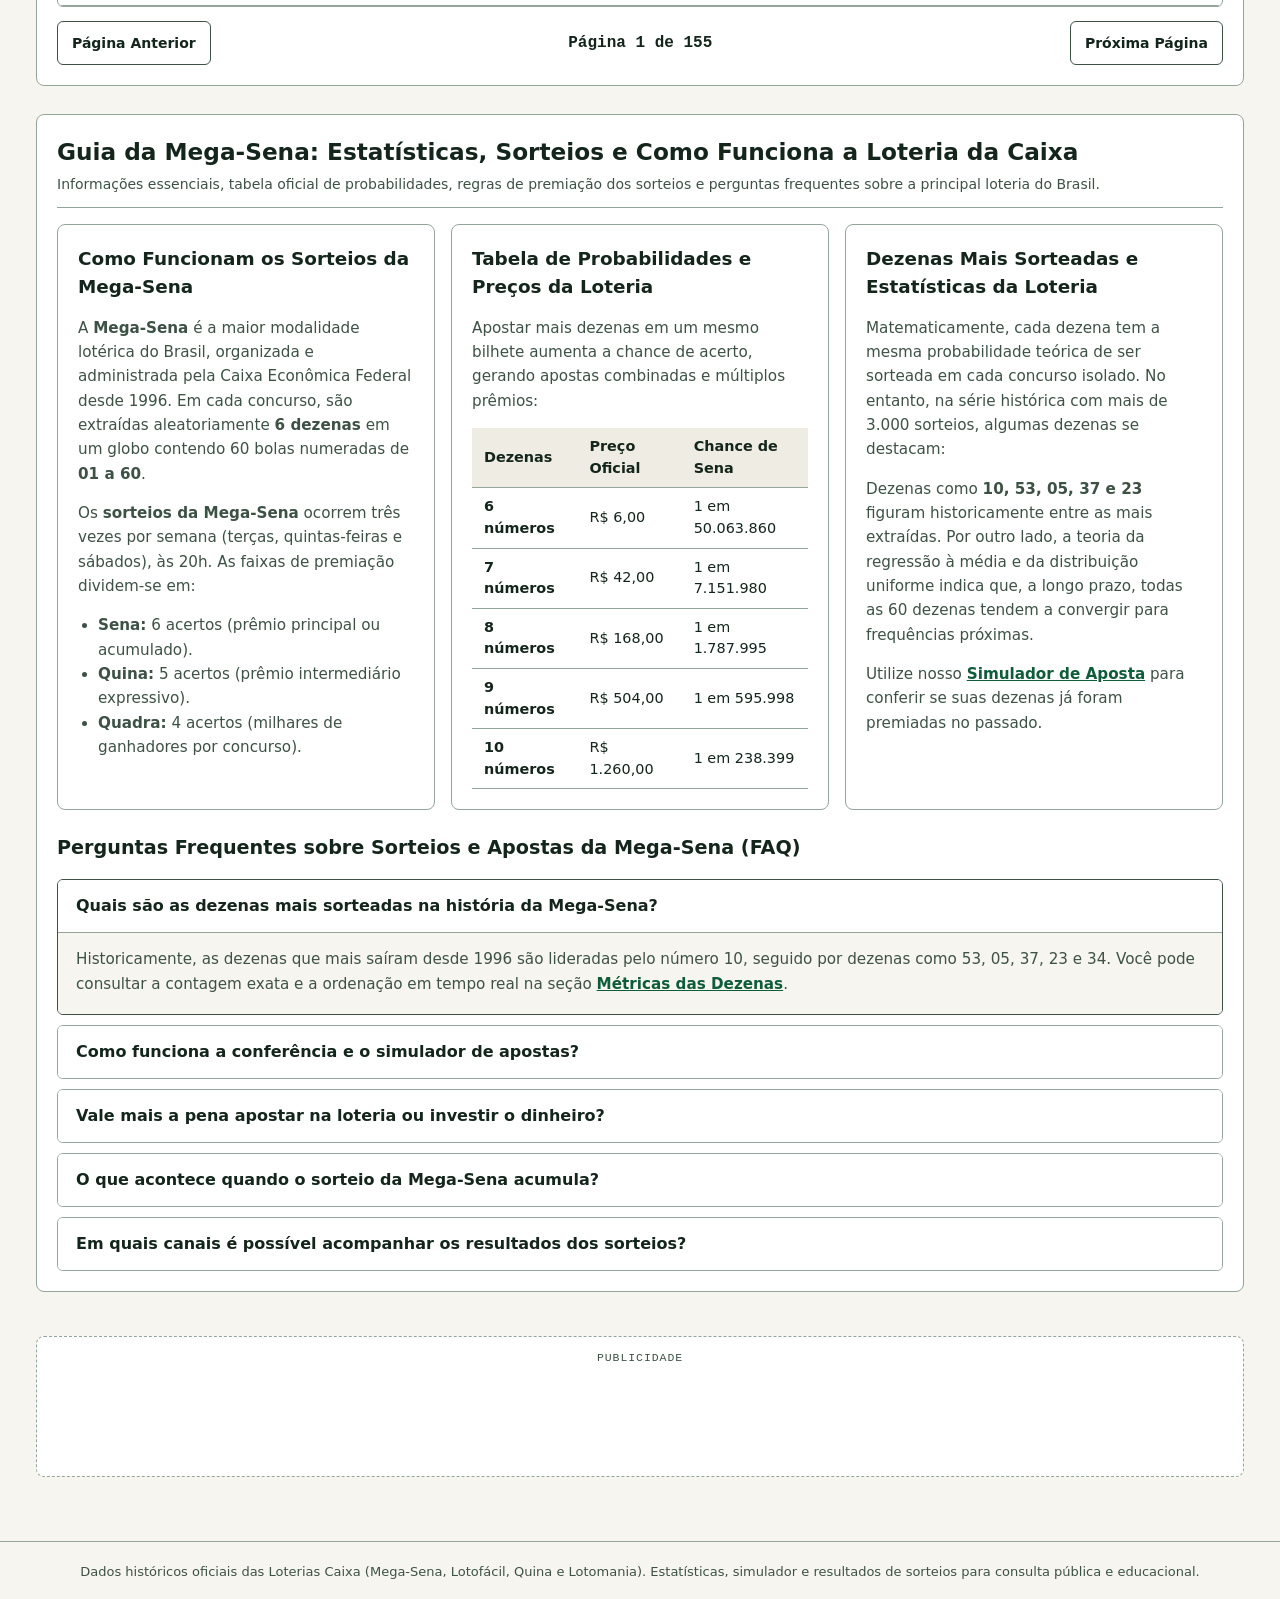
==== commit 001c6161: "feat: add mega da virada landing page, special draws filters, and multi-product stripe store" ====
--- a/index.html
+++ b/index.html
@@ -143,6 +143,10 @@
             <svg class="nav-icon" viewBox="0 0 16 16" aria-hidden="true"><circle cx="8" cy="8" r="6" fill="none" stroke="currentColor" stroke-width="1.5"/><path d="M6.5 6.5a1.5 1.5 0 0 1 2.8.7c0 .9-.8 1.3-1.3 1.8v.5M8 12h.01" fill="none" stroke="currentColor" stroke-width="1.5" stroke-linecap="round"/></svg>
             <span>Guia &amp; FAQ</span>
           </a>
+          <a href="mega-da-virada.html" class="nav-link nav-link-virada" title="Dossiê Mega da Virada 2026, Ganhadores e Planilhas">
+            <svg class="nav-icon" viewBox="0 0 16 16" aria-hidden="true"><rect x="2" y="3" width="12" height="11" rx="1.5" fill="none" stroke="currentColor" stroke-width="1.5"/><path d="M5 1.8v2.4M11 1.8v2.4M2 6.5h12" fill="none" stroke="currentColor" stroke-width="1.5" stroke-linecap="round"/></svg>
+            <span>Mega da Virada</span>
+          </a>
         </div>
 
         <div class="nav-settings" role="group" aria-label="Configurações e sincronização">
@@ -179,6 +183,18 @@
       </button>
     </nav>
 
+    <div class="special-bar" role="region" aria-label="Atalhos para concursos especiais">
+      <div class="special-bar-group">
+        <span class="special-bar-label">Concursos Especiais:</span>
+        <button type="button" class="special-chip" data-special-lottery="megasena" aria-pressed="false">Mega da Virada</button>
+        <button type="button" class="special-chip" data-special-lottery="lotofacil" aria-pressed="false">Lotofácil da Independência</button>
+        <button type="button" class="special-chip" data-special-lottery="quina" aria-pressed="false">Quina de São João</button>
+        <button type="button" class="special-chip" data-special-lottery="lotomania" aria-pressed="false">Lotomania de Páscoa</button>
+        <button type="button" id="btn-clear-special-scope" class="special-chip special-chip-reset" hidden>Ver todos os concursos</button>
+      </div>
+      <a href="mega-da-virada.html" class="special-guide-link">Dossiê Mega da Virada 2026 e Kit Bolão</a>
+    </div>
+
     <div id="sync-status" class="status-banner" role="status" hidden></div>
 
     <!-- ANÚNCIO ADSENSE: TOPO -->
@@ -214,6 +230,17 @@
 
       <div id="simulator-alert" class="status-banner" role="alert" hidden></div>
 
+      <div id="simulator-scope-bar" class="analysis-scope-bar" role="region" aria-label="Escopo histórico do simulador e das métricas">
+        <div class="scope-bar-text">
+          <strong id="simulator-scope-label">Base ativa no simulador e métricas: Todos os concursos</strong>
+          <span id="simulator-scope-meta" class="scope-bar-meta"></span>
+        </div>
+        <div class="scope-bar-actions">
+          <button type="button" id="btn-scope-all" class="scope-toggle-btn" aria-pressed="true">Todos os concursos</button>
+          <button type="button" id="btn-scope-special" class="scope-toggle-btn" aria-pressed="false">Somente Mega da Virada</button>
+        </div>
+      </div>
+
       <div class="simulator-grid">
         <!-- Coluna Esquerda: Volante -->
         <div>
@@ -328,14 +355,17 @@
             Contagem real acumulada desde o Concurso #1 (11/03/1996) até o Concurso #3077 (28/10/2026).
           </p>
         </div>
-        <div class="field-group">
-          <label class="field-label" for="freq-sort-select">Ordenar matriz das 60 dezenas por:</label>
-          <select id="freq-sort-select" class="select-input">
-            <option value="num">Ordem numérica (01 a 60)</option>
-            <option value="most">Mais sorteadas primeiro</option>
-            <option value="least">Menos sorteadas primeiro</option>
-            <option value="delay">Maior atraso atual primeiro</option>
-          </select>
+        <div class="stats-header-controls">
+          <button type="button" id="btn-stats-special-toggle" class="btn scope-inline-btn" aria-pressed="false">Filtrar somente Mega da Virada</button>
+          <div class="field-group">
+            <label class="field-label" for="freq-sort-select">Ordenar matriz das dezenas por:</label>
+            <select id="freq-sort-select" class="select-input">
+              <option value="num">Ordem numérica (01 a 60)</option>
+              <option value="most">Mais sorteadas primeiro</option>
+              <option value="least">Menos sorteadas primeiro</option>
+              <option value="delay">Maior atraso atual primeiro</option>
+            </select>
+          </div>
         </div>
       </div>
 
@@ -480,7 +510,7 @@
               <path d="M3 13.5v2.5a2 2 0 0 0 2 2h10a2 2 0 0 0 2-2v-2.5M10 2.5v10m0 0-3.5-3.5m3.5 3.5 3.5-3.5" stroke-linecap="round" stroke-linejoin="round"/>
             </svg>
             <span id="export-btn-label">Exportar Resultados</span>
-            <span id="export-badge-pill" class="export-pill-badge">R$ 15 (XLSX / PDF)</span>
+            <span id="export-badge-pill" class="export-pill-badge">A partir de R$ 10 (XLSX / PDF)</span>
           </button>
         </div>
       </div>
@@ -495,6 +525,15 @@
           <label class="field-label" for="filter-number">Filtrar por dezena sorteada:</label>
           <select id="filter-number" class="select-input">
             <option value="">Todas as dezenas (01 a 60)</option>
+          </select>
+        </div>
+
+        <div class="field-group">
+          <label class="field-label" for="filter-special">Tipo de concurso:</label>
+          <select id="filter-special" class="select-input">
+            <option value="all">Todos os concursos (regulares e especiais)</option>
+            <option value="special" id="opt-filter-special-only">Somente Concursos Especiais</option>
+            <option value="regular">Somente Concursos Regulares</option>
           </select>
         </div>
 
@@ -697,77 +736,107 @@
     </div>
   </div>
 
-  <!-- MODAL DE PAGAMENTO STRIPE (EXPORTAÇÃO PAGA - R$ 15,00) -->
+  <!-- MODAL DE PAGAMENTO STRIPE (EXPORTAÇÃO SEPARADA R$ 10 + COMBOS) -->
   <div id="export-pay-modal" class="modal-backdrop" role="dialog" aria-modal="true" aria-labelledby="pay-modal-title" hidden>
     <div class="modal-dialog modal-dialog-lg">
       <div class="modal-header">
         <div>
-          <span class="badge-status" style="margin-bottom:6px;display:inline-block;">Download Completo</span>
-          <h3 id="pay-modal-title" style="margin:0;font-size:1.3rem;">Exportar Resultados Oficiais (XLSX / PDF)</h3>
+          <span class="badge-status" style="margin-bottom:6px;display:inline-block;">Exportação Oficial</span>
+          <h3 id="pay-modal-title" style="margin:0;font-size:1.3rem;">Exportar Resultados em Excel (.xlsx) e PDF</h3>
         </div>
         <button type="button" id="pay-modal-close-btn" class="btn" aria-label="Fechar modal de pagamento">Fechar (Esc)</button>
       </div>
       <div class="modal-body-export">
-        <p class="export-intro">
-          Acesse toda a base de dados histórica oficial das Loterias Caixa consolidada desde o 1º concurso até os sorteios mais recentes de 2026, pronta para suas análises, conferências e relatórios.
+        <div id="partial-unlocked-bar" class="status-banner success" hidden>
+          <span id="partial-unlocked-text"></span>
+          <button type="button" id="btn-open-unlocked-downloads" class="btn-link-action" style="margin-left:8px;">Abrir downloads já liberados</button>
+        </div>
+
+        <p id="pay-modal-intro" class="export-intro">
+          Cada loteria possui exportação individual em Excel (.xlsx) e PDF por R$ 10,00 (incluindo os concursos especiais da modalidade), ou você pode desbloquear todas as 4 loterias juntas com desconto no Combo.
         </p>
 
-        <div class="export-features-grid">
-          <div class="export-feature-card">
-            <div class="feature-icon-badge xlsx-badge">XLSX</div>
-            <div>
-              <h4 class="feature-title">Planilha Excel Completa (.xlsx)</h4>
-              <p class="feature-desc">Todas as colunas formatadas: Concurso, Data, Dezenas individuais e combinadas, Acumulado, Ganhadores e Rateio de todas as faixas (Sena, Quina, Quadra, etc.) e estatísticas de soma e paridade.</p>
-            </div>
-          </div>
-
-          <div class="export-feature-card">
-            <div class="feature-icon-badge pdf-badge">PDF</div>
-            <div>
-              <h4 class="feature-title">Relatório Diagramado (.pdf)</h4>
-              <p class="feature-desc">Documento em alta resolução formatado para impressão ou arquivamento, com cabeçalho oficial, métricas gerais e paginação automática.</p>
-            </div>
-          </div>
-
-          <div class="export-feature-card">
-            <div class="feature-icon-badge lock-badge">4 em 1</div>
-            <div>
-              <h4 class="feature-title">Todas as 4 Loterias Inclusas</h4>
-              <p class="feature-desc">Válido para Mega-Sena (3.084+ sorteios), Lotofácil (3.816+ sorteios), Quina (7.154+ sorteios) e Lotomania (2.993+ sorteios) em um único pacote.</p>
-            </div>
-          </div>
-        </div>
-
-        <div class="checkout-cta-box">
-          <div class="checkout-price-col">
-            <span class="checkout-price-label">Pagamento Único • Acesso Vitalício</span>
-            <div class="checkout-price-val">
+        <div class="pay-plans-grid">
+          <article class="pay-plan-card">
+            <span class="pay-plan-tag">Loteria Selecionada</span>
+            <h4 id="pay-single-title" class="pay-plan-title">Planilha Mega-Sena + Mega da Virada</h4>
+            <p id="pay-single-desc" class="pay-plan-desc">
+              Histórico completo, concursos filtrados e todas as edições especiais desta loteria em XLSX e PDF.
+            </p>
+            <div class="pay-plan-price">
               <span class="price-currency">R$</span>
-              <span class="price-number">15</span>
+              <span class="price-number">10</span>
               <span class="price-cents">,00</span>
             </div>
-            <span class="checkout-price-sub">Sem mensalidade • Liberação Imediata</span>
-          </div>
-
-          <div class="checkout-action-col">
-            <button type="button" id="btn-stripe-checkout" class="btn-checkout-stripe">
+            <span class="checkout-price-sub">Pagamento único, acesso vitalício</span>
+            <button type="button" id="btn-buy-single" class="btn pay-plan-btn" data-product-id="export_megasena">
+              Comprar apenas Mega-Sena (R$ 10,00)
+            </button>
+          </article>
+
+          <article class="pay-plan-card recommended">
+            <span class="pay-plan-tag pay-plan-tag-accent">Desconto de 38%</span>
+            <h4 class="pay-plan-title">Combo 4 Loterias Completo</h4>
+            <p class="pay-plan-desc">
+              Desbloqueia Mega-Sena, Lotofácil, Quina e Lotomania (incluindo Virada, Independência, São João e Páscoa) em XLSX multi-abas e PDF.
+            </p>
+            <div class="pay-plan-price-wrap">
+              <span class="price-compare">De R$ 40,00 por</span>
+              <div class="pay-plan-price">
+                <span class="price-currency">R$</span>
+                <span class="price-number">24</span>
+                <span class="price-cents">,90</span>
+              </div>
+            </div>
+            <span class="checkout-price-sub">Economia de R$ 15,10 no pacote</span>
+            <button type="button" id="btn-buy-combo" class="btn-checkout-stripe" data-product-id="combo_all">
               <svg class="btn-checkout-svg" viewBox="0 0 24 24" fill="none" stroke="currentColor" stroke-width="2" aria-hidden="true">
                 <rect x="2" y="5" width="20" height="14" rx="2"/>
                 <line x1="2" y1="10" x2="22" y2="10"/>
               </svg>
-              <span>Pagar R$ 15,00 com Pix ou Cartão</span>
+              <span>Comprar Combo 4 Loterias (R$ 24,90)</span>
             </button>
-            <div class="checkout-trust-info">
-              <span class="trust-pill">⚡ Pix instantâneo</span>
-              <span class="trust-pill">💳 Cartão de Crédito</span>
-              <span class="trust-pill">🔒 Stripe Seguro</span>
-            </div>
-          </div>
+          </article>
+        </div>
+
+        <div class="pay-extras-strip">
+          <div class="pay-extras-header">
+            <strong>Produtos Especiais de Fim de Ano</strong>
+            <a href="mega-da-virada.html#produtos" class="btn-link-action">Ver dossiê e detalhes da Mega da Virada</a>
+          </div>
+          <div class="pay-extras-actions">
+            <div class="pay-extra-item">
+              <div>
+                <strong>Kit Bolão Mega da Virada 2026</strong>
+                <span>Planilha com rateio de cotas, conferidor automático #3100 e Guia PDF</span>
+              </div>
+              <button type="button" class="btn btn-buy-product" data-product-id="kit_bolao_virada">
+                Comprar (R$ 14,90)
+              </button>
+            </div>
+            <div class="pay-extra-item pay-extra-highlight">
+              <div>
+                <strong>Pacote Completo Atlas + Virada (De R$ 74,80)</strong>
+                <span>As 4 Loterias + Kit Bolão 2026 + Dossiê Concursos Especiais</span>
+              </div>
+              <button type="button" class="btn btn-primary btn-buy-product" data-product-id="super_combo">
+                Pacote Completo (R$ 34,90)
+              </button>
+            </div>
+          </div>
+        </div>
+
+        <div id="checkout-error-banner" class="status-banner error" role="alert" hidden></div>
+
+        <div class="checkout-trust-info">
+          <span class="trust-pill">Pix instantâneo</span>
+          <span class="trust-pill">Cartão de Crédito</span>
+          <span class="trust-pill">Pagamento Seguro via Stripe</span>
         </div>
 
         <div class="already-paid-row">
           <span>Já realizou o pagamento em outra aba ou dispositivo?</span>
-          <button type="button" id="btn-check-paid" class="btn-link-action">Validar ou Desbloquear</button>
+          <button type="button" id="btn-check-paid" class="btn-link-action">Validar sessão Stripe</button>
         </div>
       </div>
     </div>
@@ -778,14 +847,14 @@
     <div class="modal-dialog modal-dialog-lg">
       <div class="modal-header">
         <div>
-          <span class="badge-status badge-success" style="margin-bottom:6px;display:inline-block;">✓ Acesso Liberado</span>
+          <span class="badge-status badge-success" style="margin-bottom:6px;display:inline-block;">Acesso Liberado</span>
           <h3 id="download-modal-title" style="margin:0;font-size:1.3rem;">Exportar Resultados Oficiais</h3>
         </div>
         <button type="button" id="download-modal-close-btn" class="btn" aria-label="Fechar modal de download">Fechar (Esc)</button>
       </div>
       <div class="modal-body-export">
         <p class="export-intro">
-          Seu acesso à exportação está ativo. Selecione a modalidade e o escopo para gerar os arquivos desejados:
+          Selecione a loteria e o escopo desejado para gerar sua planilha Excel (.xlsx) ou relatório em PDF:
         </p>
 
         <div class="export-options-form">
@@ -793,11 +862,11 @@
             <label class="field-label" for="export-lottery-select">Escolha a Loteria:</label>
             <select id="export-lottery-select" class="select-input">
               <option value="current">Loteria Atual na Tela</option>
-              <option value="megasena">Mega-Sena (3.084 concursos)</option>
-              <option value="lotofacil">Lotofácil (3.816 concursos)</option>
-              <option value="quina">Quina (7.154 concursos)</option>
-              <option value="lotomania">Lotomania (2.993 concursos)</option>
-              <option value="all">Todas as 4 Loterias (Planilha Excel Multi-Abas)</option>
+              <option value="megasena" id="opt-exp-megasena">Mega-Sena</option>
+              <option value="lotofacil" id="opt-exp-lotofacil">Lotofácil</option>
+              <option value="quina" id="opt-exp-quina">Quina</option>
+              <option value="lotomania" id="opt-exp-lotomania">Lotomania</option>
+              <option value="all" id="opt-exp-all">Todas as 4 Loterias (Planilha Excel Multi-Abas)</option>
             </select>
           </div>
 
@@ -809,6 +878,10 @@
                 <span><strong>Histórico Completo:</strong> Todos os concursos desde o nº 1 até o mais recente</span>
               </label>
               <label class="scope-radio-label">
+                <input type="radio" name="export-scope" value="special">
+                <span id="scope-special-desc"><strong>Somente Concursos Especiais:</strong> Apenas as edições especiais desta modalidade</span>
+              </label>
+              <label class="scope-radio-label">
                 <input type="radio" name="export-scope" value="filtered">
                 <span id="scope-filtered-desc"><strong>Concursos Filtrados:</strong> Apenas os resultados filtrados na tabela agora</span>
               </label>
@@ -816,11 +889,19 @@
           </div>
         </div>
 
+        <div id="locked-export-notice" class="locked-export-notice" hidden>
+          <p id="locked-export-text" style="margin:0 0 10px;font-size:0.875rem;"></p>
+          <div style="display:flex;flex-wrap:wrap;gap:8px;">
+            <button type="button" id="btn-unlock-selected-export" class="btn btn-primary"></button>
+            <button type="button" id="btn-unlock-combo-export" class="btn" data-product-id="combo_all">Comprar Combo 4 Loterias (R$ 24,90)</button>
+          </div>
+        </div>
+
         <div id="export-status-banner" class="export-status-box" hidden></div>
 
         <div class="download-actions-grid">
           <button type="button" id="btn-download-xlsx" class="btn-download-card xlsx-card">
-            <div class="card-icon">📊</div>
+            <span class="feature-icon-badge xlsx-badge">XLSX</span>
             <div class="card-text">
               <strong>Baixar Excel (.xlsx)</strong>
               <span>Tabela formatada pronta para Excel e PowerBI</span>
@@ -828,7 +909,7 @@
           </button>
 
           <button type="button" id="btn-download-pdf" class="btn-download-card pdf-card">
-            <div class="card-icon">📑</div>
+            <span class="feature-icon-badge pdf-badge">PDF</span>
             <div class="card-text">
               <strong>Baixar Relatório (.pdf)</strong>
               <span>Documento diagramado pronto para impressão</span>
@@ -836,13 +917,15 @@
           </button>
 
           <button type="button" id="btn-download-both" class="btn-download-card both-card">
-            <div class="card-icon">📦</div>
+            <span class="feature-icon-badge lock-badge">2 em 1</span>
             <div class="card-text">
               <strong>Baixar Ambos (XLSX + PDF)</strong>
               <span>Gera e baixa os dois formatos de uma vez</span>
             </div>
           </button>
         </div>
+
+        <div id="extra-products-downloads" class="extra-downloads-section"></div>
       </div>
     </div>
   </div>
@@ -850,22 +933,25 @@
   <!-- TOAST NOTIFICATION DE SUCESSO DO PAGAMENTO -->
   <div id="payment-toast" class="payment-toast-notification" role="status" aria-live="polite" hidden>
     <div class="toast-content">
-      <span class="toast-icon">🎉</span>
+      <svg class="toast-svg-icon" viewBox="0 0 24 24" fill="none" stroke="currentColor" stroke-width="2.2" aria-hidden="true">
+        <circle cx="12" cy="12" r="10"/>
+        <path d="M8 12.5l2.5 2.5L16 9.5" stroke-linecap="round" stroke-linejoin="round"/>
+      </svg>
       <div>
-        <strong>Pagamento de R$ 15,00 confirmado!</strong>
-        <p style="margin:2px 0 0;font-size:0.875rem;">Seu acesso à exportação em XLSX e PDF está desbloqueado.</p>
+        <strong id="payment-toast-title">Pagamento confirmado!</strong>
+        <p id="payment-toast-body" style="margin:2px 0 0;font-size:0.875rem;">Seu acesso aos arquivos está desbloqueado.</p>
       </div>
     </div>
-    <button type="button" id="btn-toast-close" class="btn btn-sm" aria-label="Fechar aviso">✕</button>
+    <button type="button" id="btn-toast-close" class="btn btn-sm" aria-label="Fechar aviso">Fechar</button>
   </div>
 
   <footer class="site-footer">
     <p style="margin:0;">
-      Dados históricos oficiais da Mega-Sena (Caixa Econômica Federal): 3.076 concursos entre 11/03/1996 e 27/10/2026. Valores de aposta conforme tabela vigente da loteria (6 a 10 dezenas). Estatísticas, simulador e resultados de sorteios para consulta pública e educacional.
+      Dados históricos oficiais das Loterias Caixa (Mega-Sena, Lotofácil, Quina e Lotomania). Estatísticas, simulador e resultados de sorteios para consulta pública e educacional.
     </p>
   </footer>
 
-  <!-- Bibliotecas para Exportação XLSX e PDF (Vendor local + CDN fallback) -->
+  <!-- Bibliotecas para Exportação XLSX e PDF (Vendor local) -->
   <script src="vendor/xlsx.full.min.js"></script>
   <script src="vendor/jspdf.umd.min.js"></script>
   <script src="vendor/jspdf.plugin.autotable.min.js"></script>
@@ -873,6 +959,8 @@
   <script src="data/lotofacil.js"></script>
   <script src="data/quina.js"></script>
   <script src="data/lotomania.js"></script>
+  <script src="special-draws.js"></script>
+  <script src="store.js"></script>
   <script src="app.js"></script>
 </body>
 </html>
--- a/styles.css
+++ b/styles.css
@@ -1770,4 +1770,456 @@
   line-height: 1;
 }
 
-
+.toast-svg-icon {
+  width: 24px;
+  height: 24px;
+  flex-shrink: 0;
+  color: var(--success-text);
+}
+
+/* Badges da tabela e simulador */
+.badge {
+  display: inline-block;
+  padding: 2px 8px;
+  border-radius: 4px;
+  font-family: var(--font-mono);
+  font-size: 0.75rem;
+  font-weight: 700;
+  border: 1px solid var(--border);
+  background: var(--surface-alt);
+  color: var(--text);
+}
+
+.badge.win {
+  background: var(--success-bg);
+  color: var(--success-text);
+  border-color: var(--accent);
+}
+
+.badge.acum {
+  background: var(--surface-alt);
+  color: var(--text-muted);
+  border-color: var(--border);
+}
+
+.badge.hit {
+  background: var(--accent-soft);
+  color: var(--text);
+  border-color: var(--border-strong);
+}
+
+.prize-val {
+  display: block;
+  margin-top: 3px;
+  font-family: var(--font-mono);
+  font-weight: 700;
+  font-size: 0.875rem;
+  font-variant-numeric: tabular-nums;
+}
+
+/* Destaque do link Mega da Virada na barra superior */
+:root {
+  --virada-gold: #92400E;
+  --virada-gold-soft: #FEF3C7;
+  --virada-gold-border: #D97706;
+  --virada-row-bg: #FFFBEB;
+}
+
+[data-theme="dark"] {
+  --virada-gold: #FDE68A;
+  --virada-gold-soft: #2E2008;
+  --virada-gold-border: #D97706;
+  --virada-row-bg: #1F2415;
+}
+
+.main-nav .nav-link-virada {
+  background: var(--virada-gold-soft);
+  color: var(--virada-gold);
+  border-color: var(--virada-gold-border);
+}
+
+.main-nav .nav-link-virada:hover {
+  filter: brightness(0.97);
+}
+
+/* Faixa de Concursos Especiais */
+.special-bar {
+  display: flex;
+  flex-wrap: wrap;
+  align-items: center;
+  justify-content: space-between;
+  gap: 10px;
+  padding: 10px 14px;
+  background: var(--surface);
+  border: 1.5px solid var(--border);
+  border-radius: 8px;
+}
+
+.special-bar-group {
+  display: flex;
+  flex-wrap: wrap;
+  align-items: center;
+  gap: 8px;
+}
+
+.special-bar-label {
+  font-size: 0.8125rem;
+  font-weight: 700;
+  color: var(--text-muted);
+  margin-right: 2px;
+}
+
+.special-chip {
+  min-height: 44px;
+  padding: 8px 14px;
+  border-radius: 6px;
+  border: 1.5px solid var(--border);
+  background: var(--surface-alt);
+  color: var(--text);
+  font-family: inherit;
+  font-size: 0.8125rem;
+  font-weight: 700;
+  cursor: pointer;
+  transition: border-color 0.15s ease, background-color 0.15s ease;
+}
+
+.special-chip:hover {
+  border-color: var(--border-strong);
+}
+
+.special-chip.active,
+.special-chip[aria-pressed="true"] {
+  background: var(--virada-gold-soft);
+  color: var(--virada-gold);
+  border-color: var(--virada-gold-border);
+}
+
+.special-chip-reset {
+  background: transparent;
+  border-style: dashed;
+  color: var(--text-muted);
+}
+
+.special-chip-reset[hidden] {
+  display: none;
+}
+
+.special-guide-link {
+  display: inline-flex;
+  align-items: center;
+  min-height: 44px;
+  padding: 8px 12px;
+  font-size: 0.8125rem;
+  font-weight: 700;
+  color: var(--virada-gold);
+  background: var(--virada-gold-soft);
+  border: 1.5px solid var(--virada-gold-border);
+  border-radius: 6px;
+  text-decoration: none;
+}
+
+.special-guide-link:hover {
+  text-decoration: underline;
+}
+
+/* Barra de escopo no Simulador e Métricas */
+.analysis-scope-bar {
+  display: flex;
+  flex-wrap: wrap;
+  align-items: center;
+  justify-content: space-between;
+  gap: 10px;
+  padding: 10px 12px;
+  margin-bottom: 14px;
+  border-radius: 6px;
+  border: 1px solid var(--border);
+  background: var(--surface-alt);
+}
+
+.scope-bar-text {
+  display: flex;
+  flex-direction: column;
+  gap: 2px;
+  font-size: 0.875rem;
+}
+
+.scope-bar-meta {
+  font-size: 0.8rem;
+  color: var(--text-muted);
+}
+
+.scope-bar-actions {
+  display: flex;
+  flex-wrap: wrap;
+  gap: 8px;
+}
+
+.scope-toggle-btn {
+  min-height: 44px;
+  padding: 8px 14px;
+  border-radius: 6px;
+  border: 1.5px solid var(--border-strong);
+  background: var(--surface);
+  color: var(--text);
+  font-family: inherit;
+  font-size: 0.8125rem;
+  font-weight: 700;
+  cursor: pointer;
+}
+
+.scope-toggle-btn[aria-pressed="true"] {
+  background: var(--accent);
+  color: var(--accent-fg);
+  border-color: var(--accent);
+}
+
+.stats-header-controls {
+  display: flex;
+  flex-wrap: wrap;
+  align-items: flex-end;
+  gap: 10px;
+}
+
+.scope-inline-btn {
+  white-space: nowrap;
+}
+
+/* Tag e destaque de linha para Concursos Especiais */
+.special-draw-tag {
+  display: inline-block;
+  margin-top: 4px;
+  padding: 2px 7px;
+  border-radius: 4px;
+  font-family: var(--font-mono);
+  font-size: 0.72rem;
+  font-weight: 700;
+  background: var(--virada-gold-soft);
+  color: var(--virada-gold);
+  border: 1px solid var(--virada-gold-border);
+}
+
+@media (min-width: 768px) {
+  .special-draw-tag {
+    display: block;
+    width: fit-content;
+  }
+}
+
+.draws-table tr.draw-row-special {
+  background-color: var(--virada-row-bg);
+}
+
+/* Modal de Pagamento Multi-Produto (R$ 10 separado + Combo R$ 24,90) */
+.pay-plans-grid {
+  display: grid;
+  grid-template-columns: 1fr;
+  gap: 14px;
+}
+
+@media (min-width: 620px) {
+  .pay-plans-grid {
+    grid-template-columns: repeat(2, minmax(0, 1fr));
+  }
+}
+
+.pay-plan-card {
+  display: flex;
+  flex-direction: column;
+  gap: 8px;
+  padding: 16px;
+  border: 1.5px solid var(--border-strong);
+  border-radius: 8px;
+  background: var(--surface-alt);
+}
+
+.pay-plan-card.recommended {
+  background: var(--surface);
+  border: 2px solid var(--accent);
+}
+
+.pay-plan-tag {
+  align-self: flex-start;
+  padding: 2px 8px;
+  border-radius: 4px;
+  font-family: var(--font-mono);
+  font-size: 0.72rem;
+  font-weight: 700;
+  background: var(--surface);
+  border: 1px solid var(--border);
+  color: var(--text-muted);
+}
+
+.pay-plan-tag-accent {
+  background: var(--accent-soft);
+  border-color: var(--accent);
+  color: var(--text);
+}
+
+.pay-plan-title {
+  margin: 0;
+  font-size: 1.05rem;
+  color: var(--text);
+}
+
+.pay-plan-desc {
+  margin: 0;
+  font-size: 0.84rem;
+  line-height: 1.45;
+  color: var(--text-muted);
+  flex-grow: 1;
+}
+
+.pay-plan-price-wrap {
+  display: flex;
+  flex-direction: column;
+  gap: 2px;
+}
+
+.price-compare {
+  font-size: 0.8rem;
+  color: var(--text-muted);
+  text-decoration: line-through;
+}
+
+.pay-plan-price {
+  display: flex;
+  align-items: baseline;
+  color: var(--text);
+}
+
+.pay-plan-btn {
+  width: 100%;
+  margin-top: 6px;
+}
+
+.pay-extras-strip {
+  padding: 14px;
+  border: 1px solid var(--border);
+  border-radius: 8px;
+  background: var(--surface-alt);
+  display: flex;
+  flex-direction: column;
+  gap: 10px;
+}
+
+.pay-extras-header {
+  display: flex;
+  flex-wrap: wrap;
+  justify-content: space-between;
+  align-items: center;
+  gap: 8px;
+  font-size: 0.9rem;
+}
+
+.pay-extras-actions {
+  display: flex;
+  flex-direction: column;
+  gap: 8px;
+}
+
+.pay-extra-item {
+  display: flex;
+  flex-wrap: wrap;
+  justify-content: space-between;
+  align-items: center;
+  gap: 10px;
+  padding: 10px 12px;
+  border: 1px solid var(--border);
+  border-radius: 6px;
+  background: var(--surface);
+}
+
+.pay-extra-item.pay-extra-highlight {
+  border-color: var(--virada-gold-border);
+  background: var(--virada-row-bg);
+}
+
+.pay-extra-item strong {
+  display: block;
+  font-size: 0.875rem;
+}
+
+.pay-extra-item span {
+  display: block;
+  font-size: 0.78rem;
+  color: var(--text-muted);
+}
+
+.locked-export-notice {
+  padding: 12px 14px;
+  border-radius: 6px;
+  border: 1.5px solid var(--virada-gold-border);
+  background: var(--virada-gold-soft);
+  color: var(--virada-gold);
+}
+
+.btn-download-card:disabled {
+  opacity: 0.48;
+  cursor: not-allowed;
+  transform: none;
+  box-shadow: none;
+}
+
+.extra-downloads-section {
+  border-top: 1px solid var(--border);
+  padding-top: 14px;
+  display: flex;
+  flex-direction: column;
+  gap: 10px;
+}
+
+.extra-downloads-header {
+  display: flex;
+  flex-wrap: wrap;
+  justify-content: space-between;
+  align-items: center;
+  gap: 8px;
+  font-size: 0.9rem;
+}
+
+.extra-downloads-grid {
+  display: grid;
+  grid-template-columns: 1fr;
+  gap: 10px;
+}
+
+@media (min-width: 580px) {
+  .extra-downloads-grid {
+    grid-template-columns: repeat(2, minmax(0, 1fr));
+  }
+}
+
+.extra-dl-card {
+  padding: 12px;
+  border: 1px solid var(--border);
+  border-radius: 6px;
+  background: var(--surface-alt);
+  display: flex;
+  flex-direction: column;
+  gap: 6px;
+}
+
+.extra-dl-card strong {
+  font-size: 0.875rem;
+}
+
+.extra-dl-card span {
+  font-size: 0.78rem;
+  color: var(--text-muted);
+}
+
+.extra-dl-btns {
+  display: flex;
+  flex-wrap: wrap;
+  gap: 8px;
+  margin-top: 4px;
+}
+
+.extra-upsell-row {
+  display: flex;
+  flex-wrap: wrap;
+  gap: 8px;
+}
+
+
+
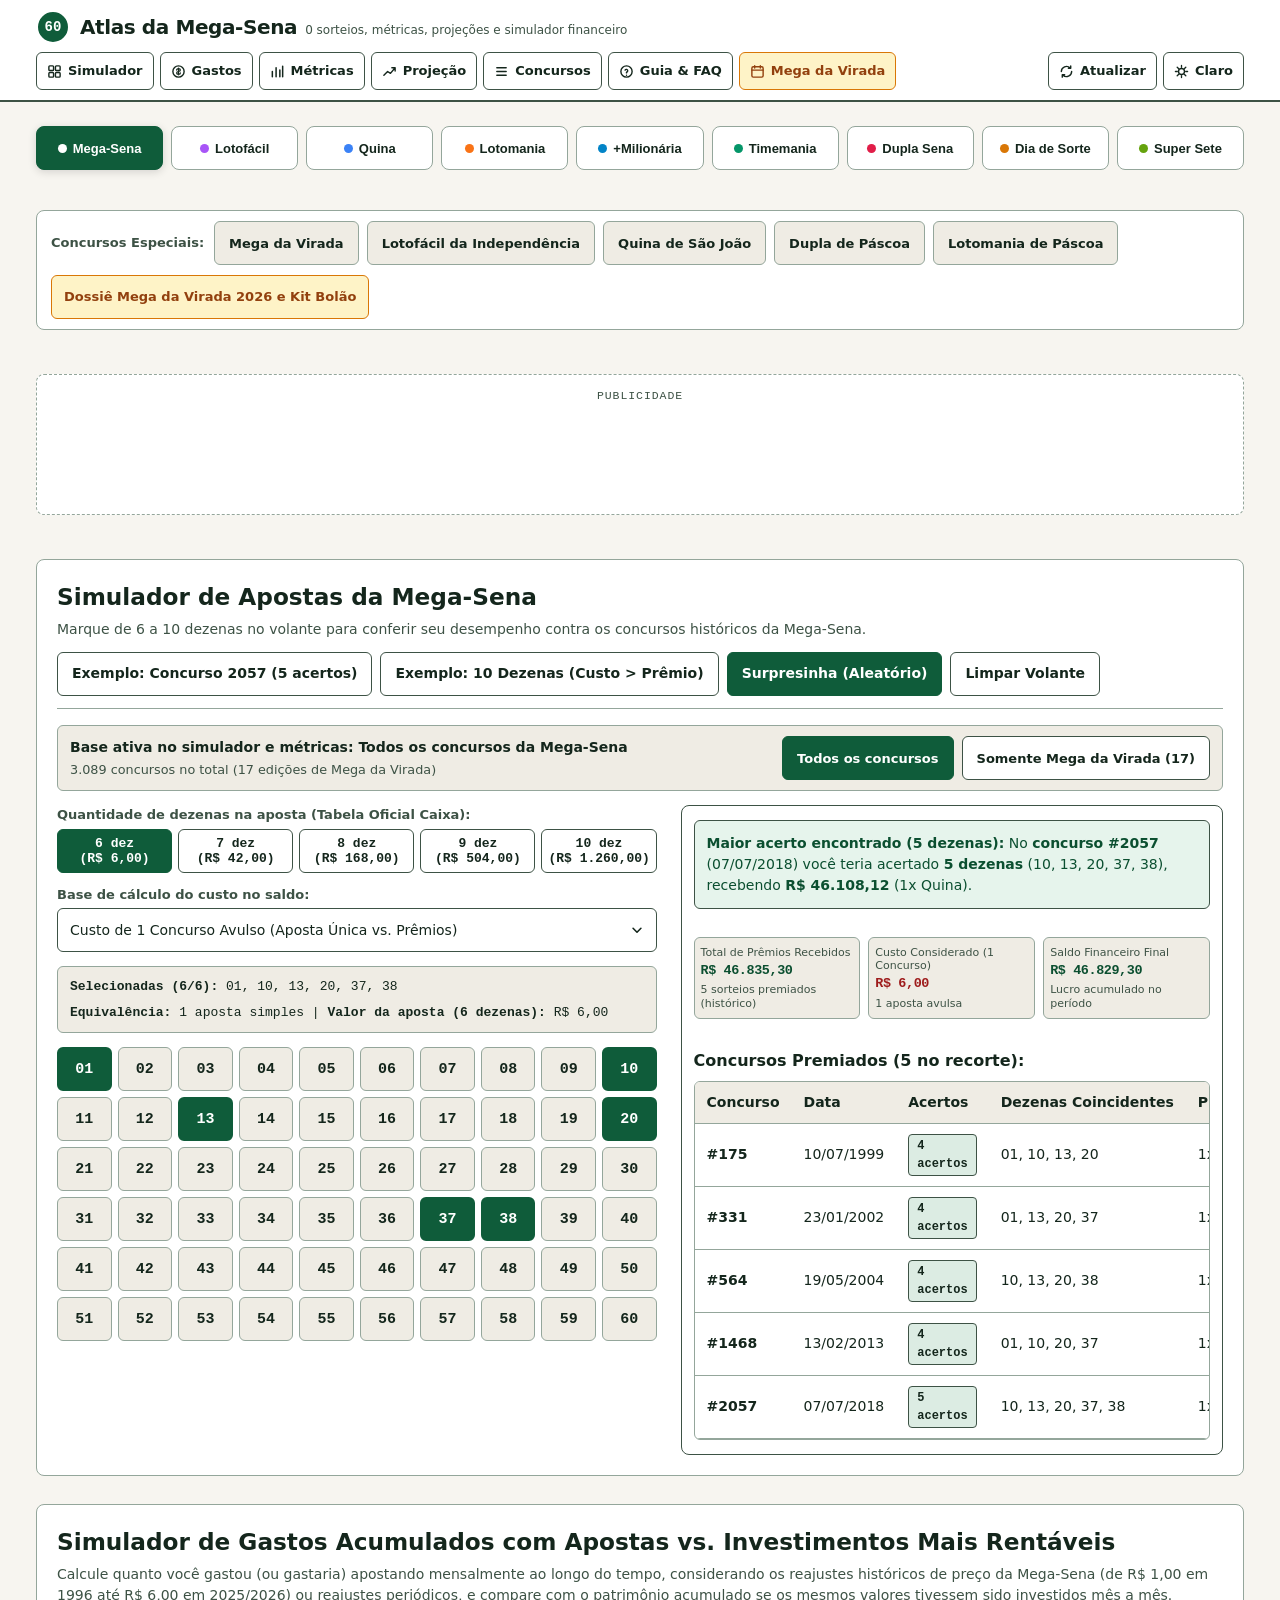
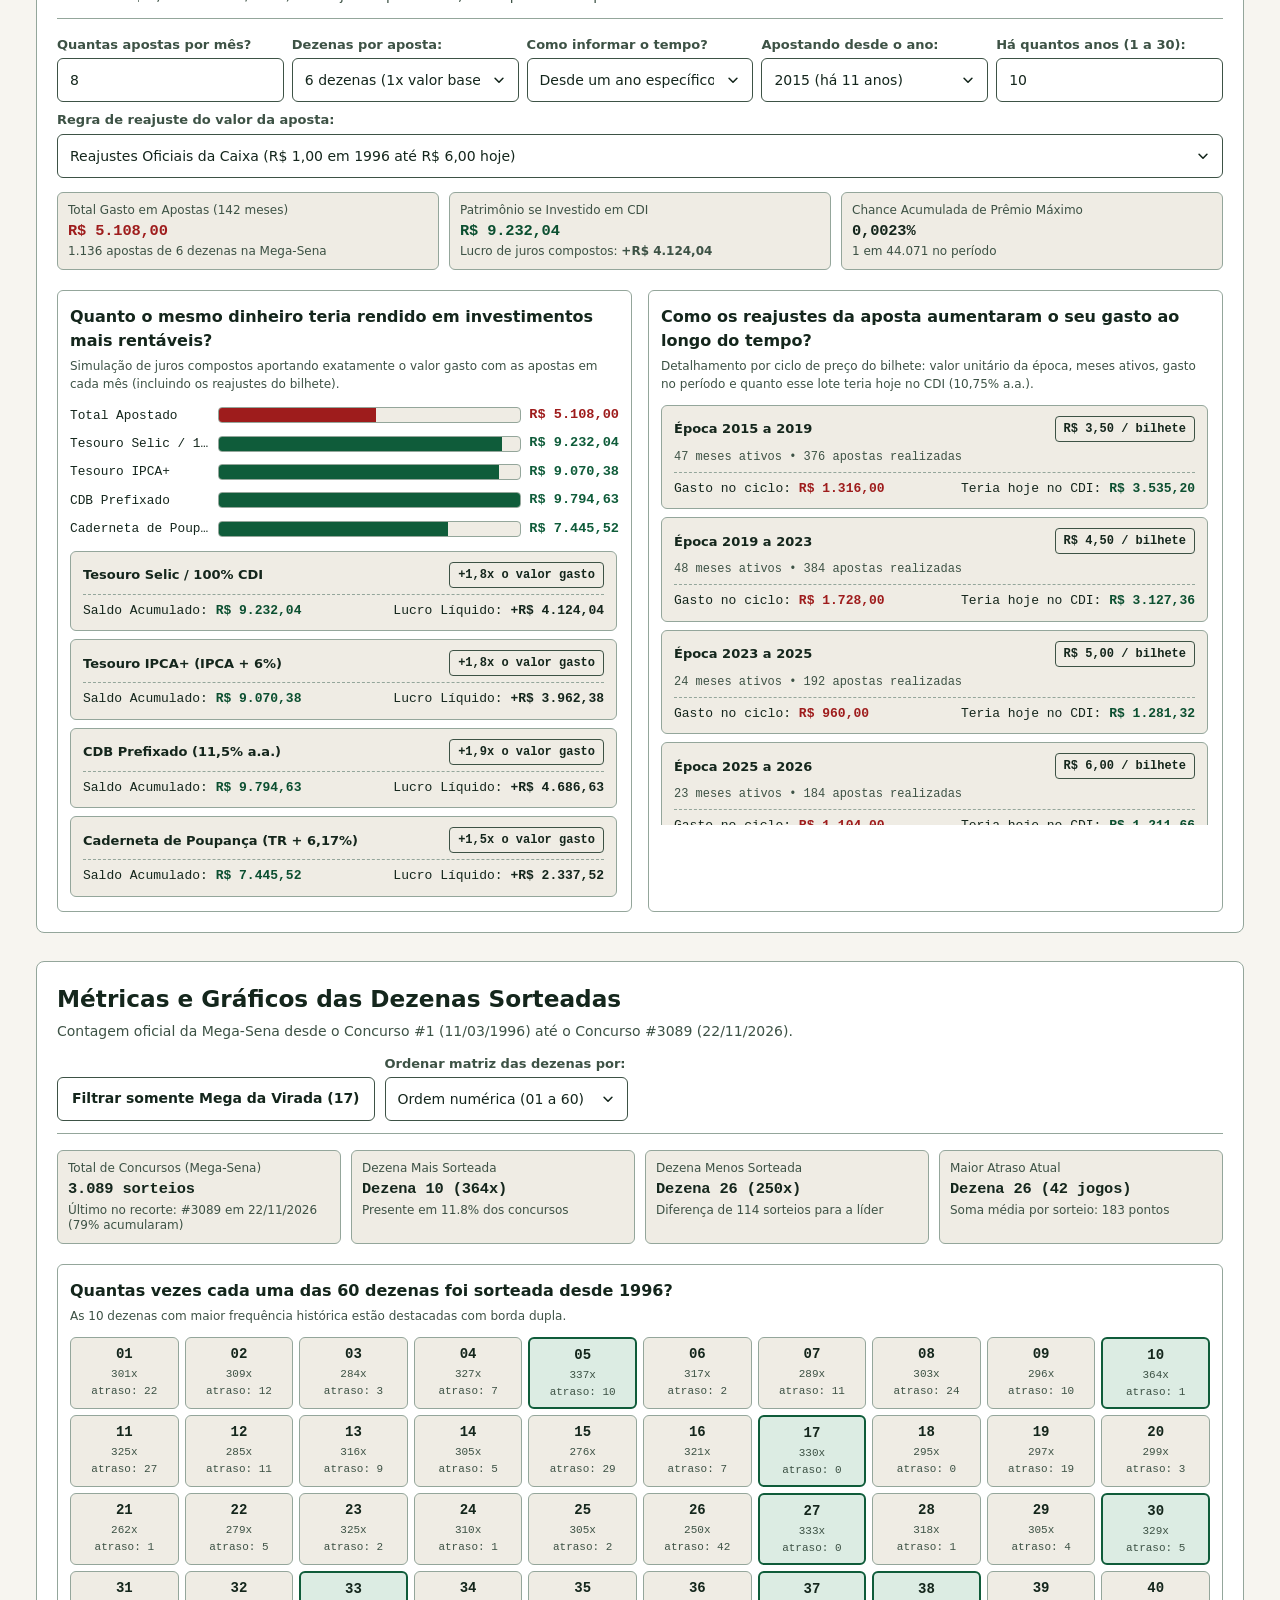
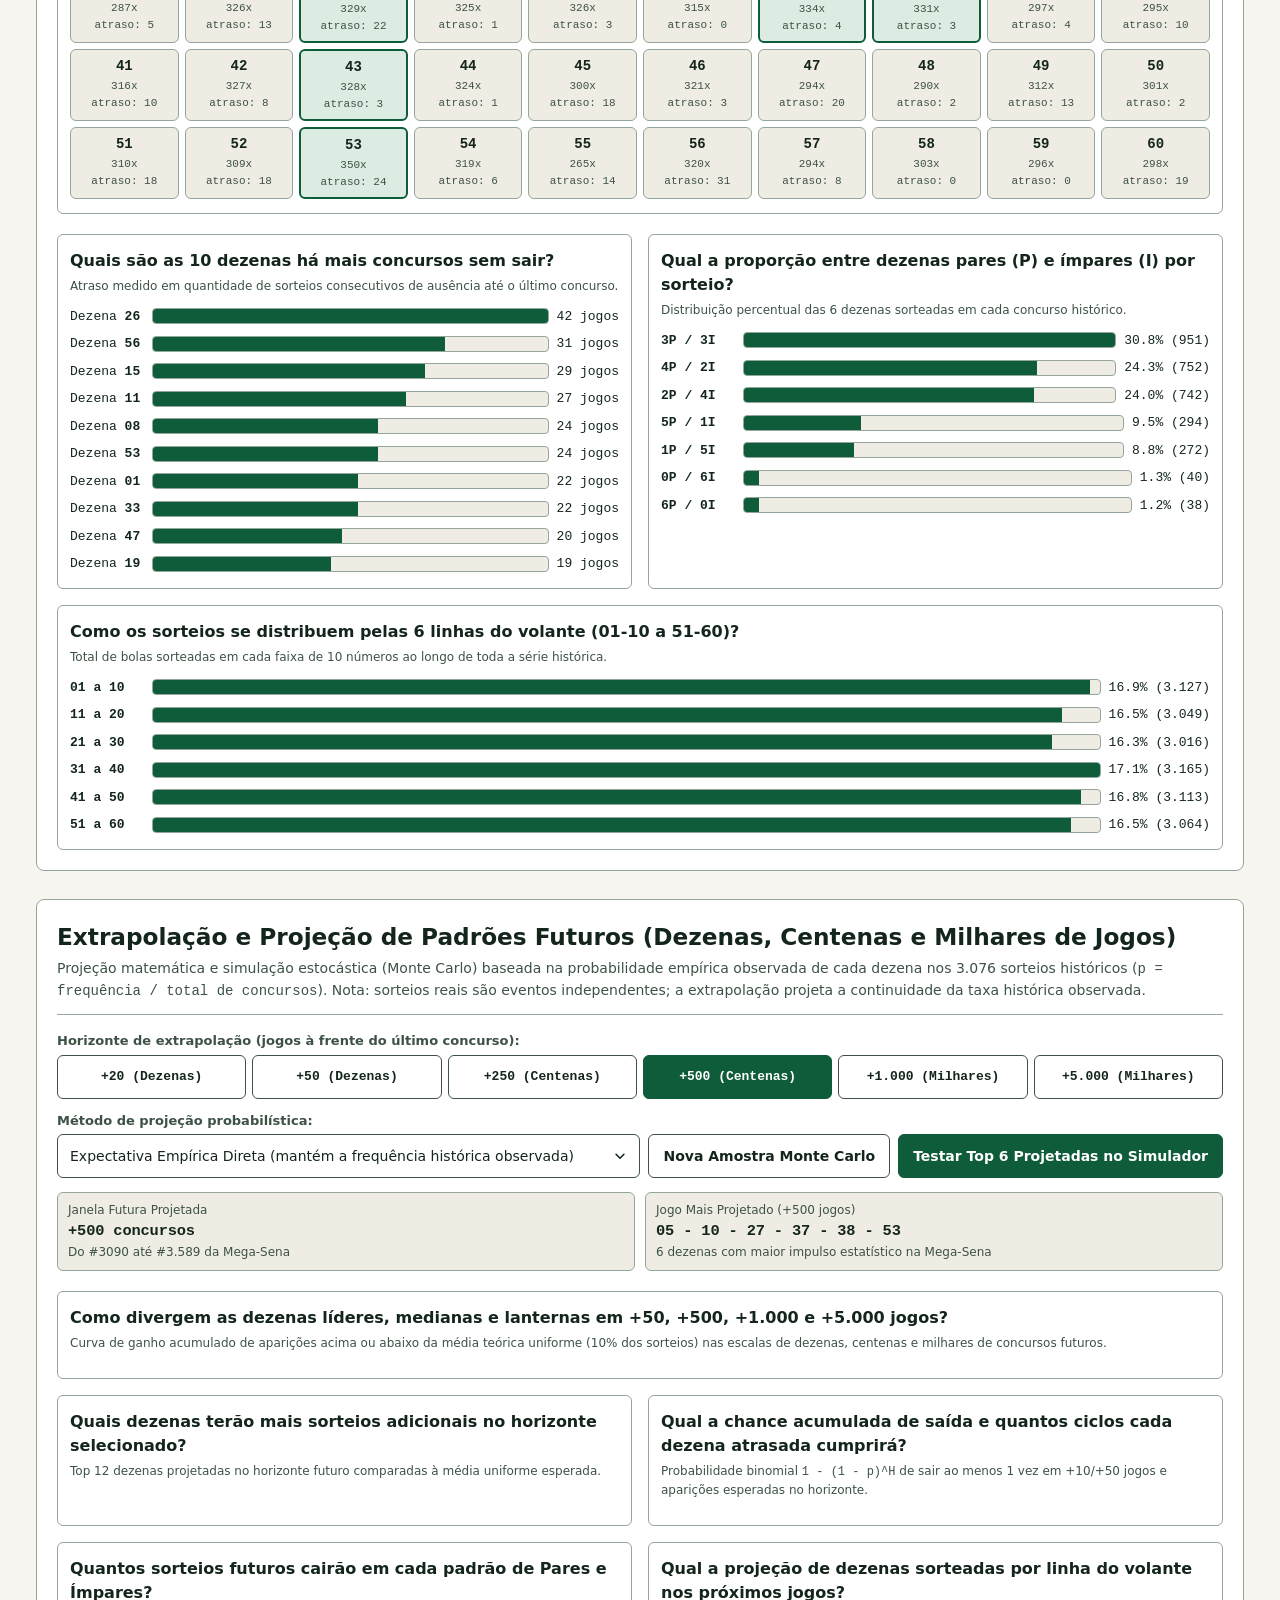
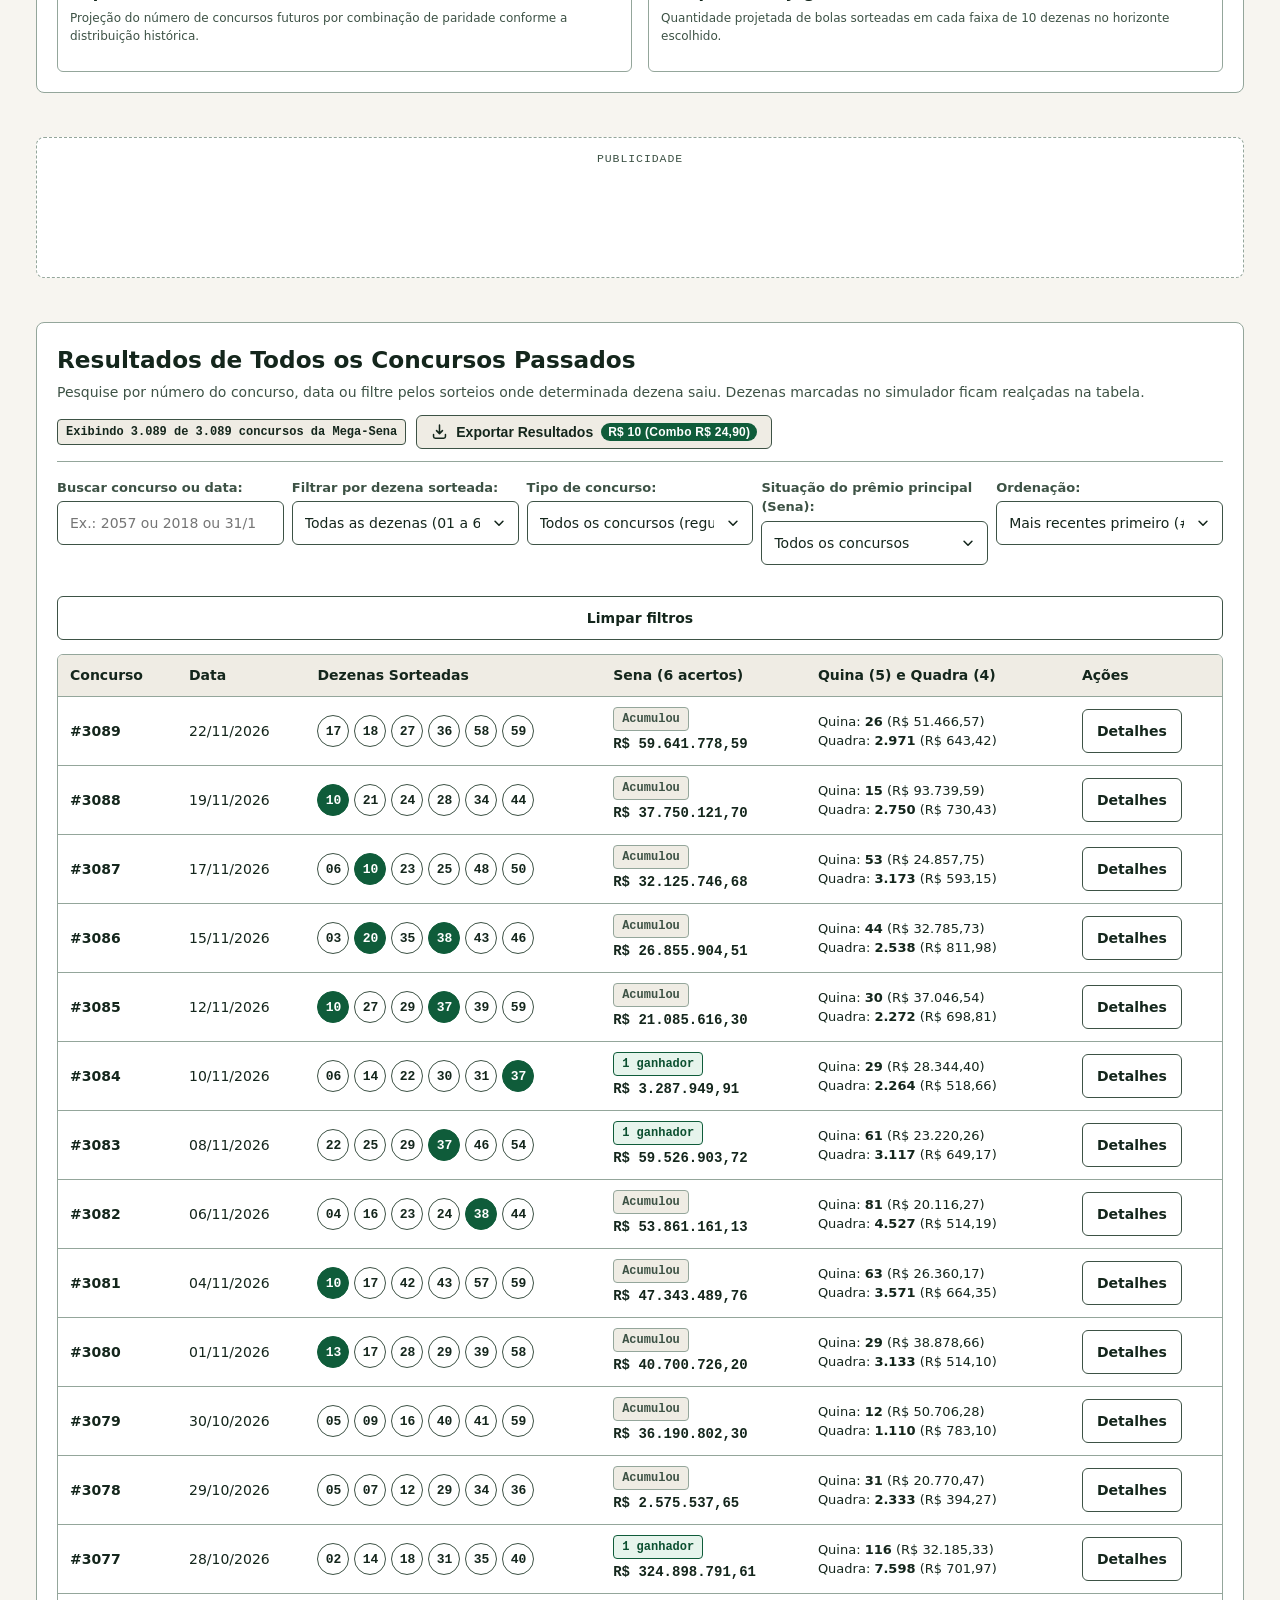
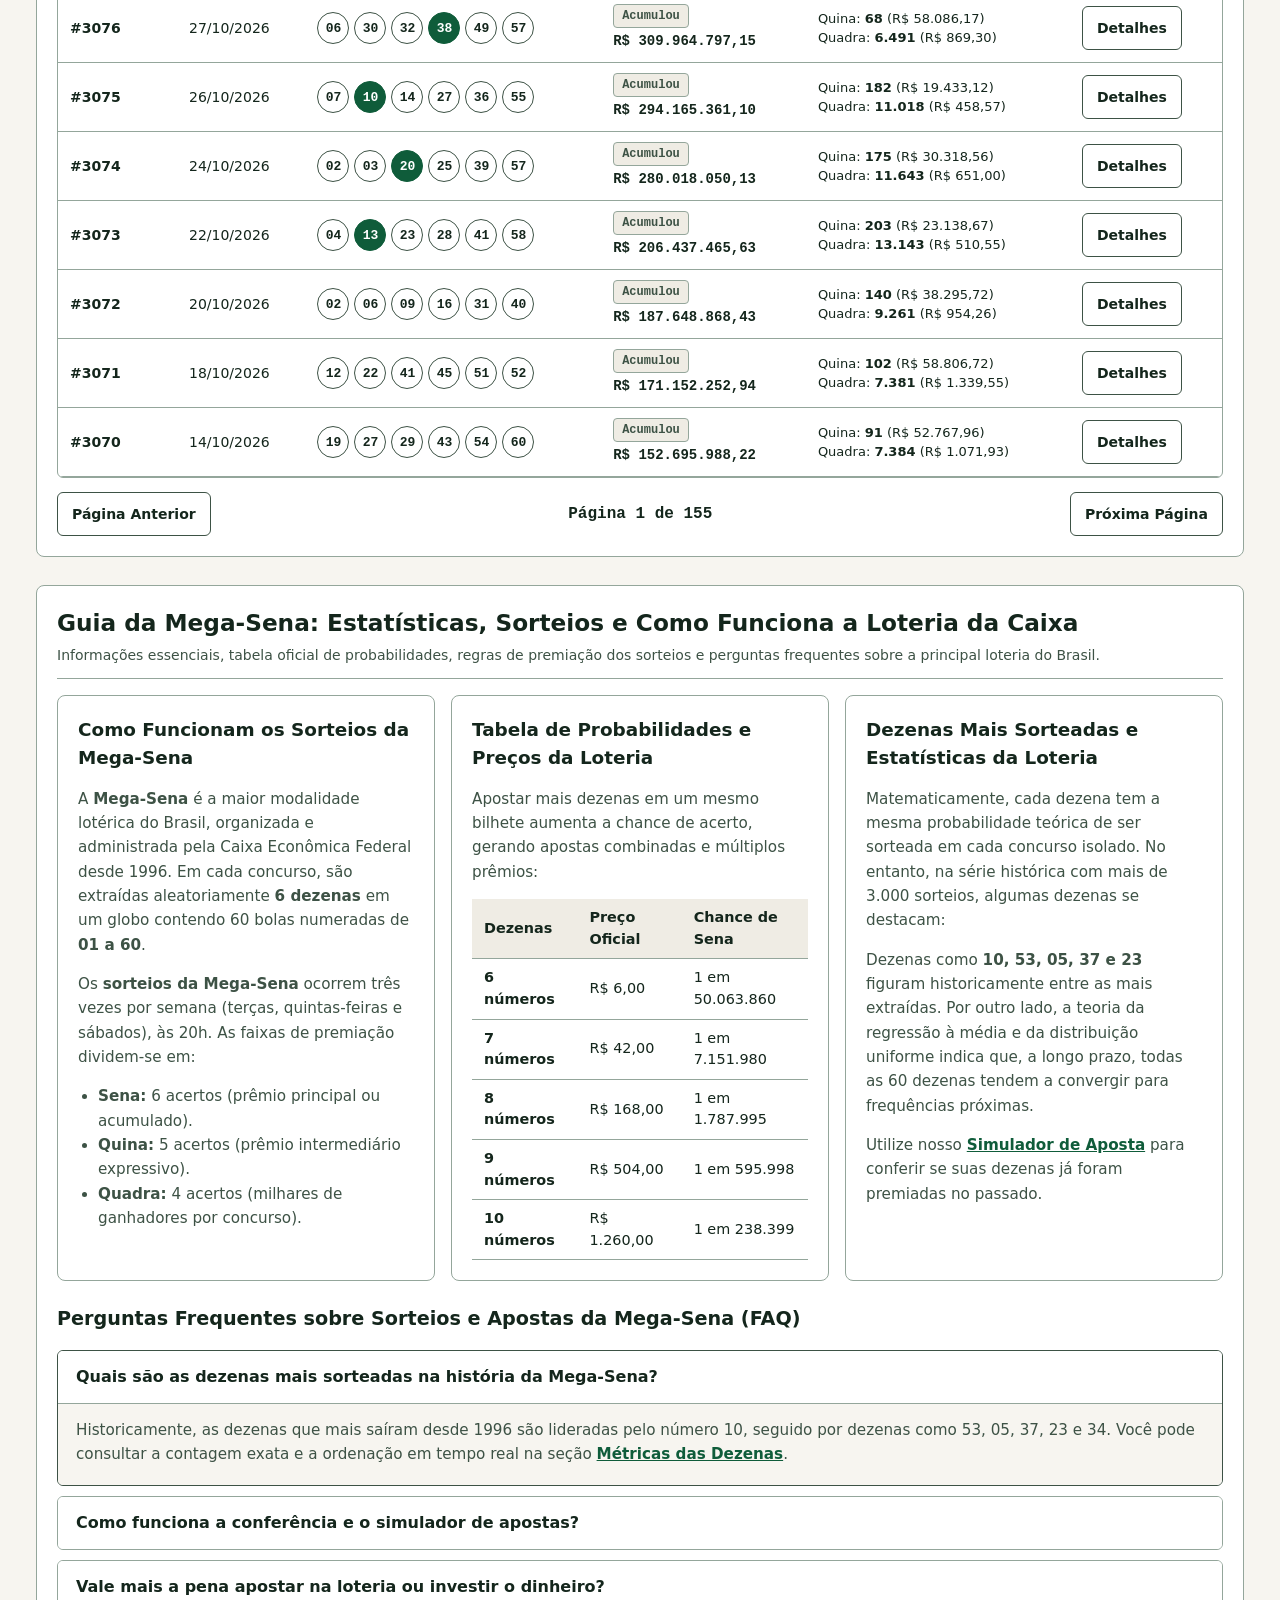
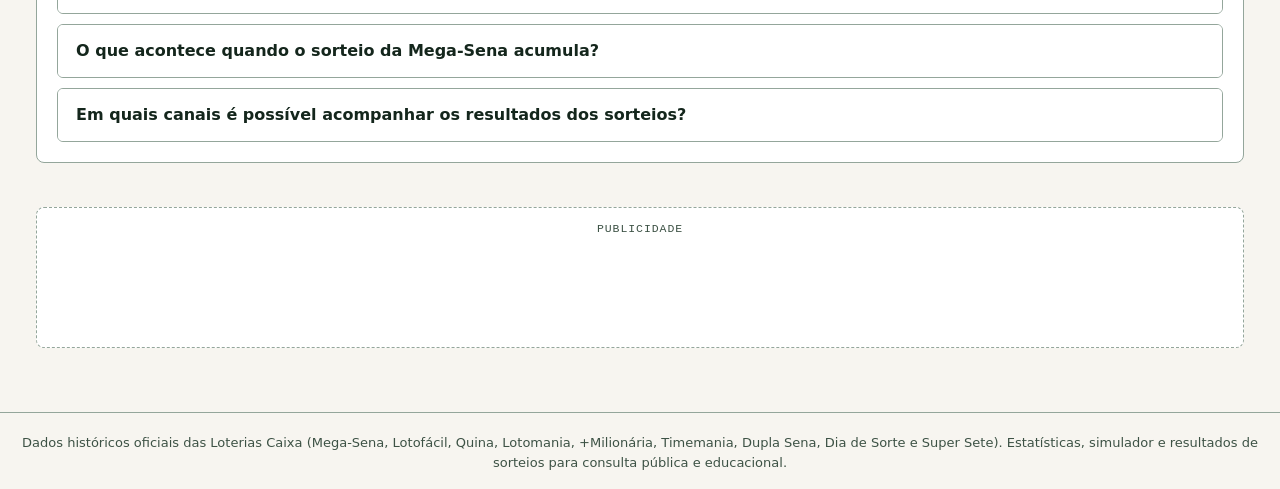
==== commit e0ca5d1c: "feat: add support for new lottery games including +Milionaria, Timemania, Dupla Sena, Dia de Sorte, " ====
--- a/index.html
+++ b/index.html
@@ -181,6 +181,26 @@
         <span class="lottery-dot lotomania"></span>
         <span>Lotomania</span>
       </button>
+      <button type="button" class="lottery-btn" data-lottery="maismilionaria" aria-pressed="false">
+        <span class="lottery-dot maismilionaria"></span>
+        <span>+Milionária</span>
+      </button>
+      <button type="button" class="lottery-btn" data-lottery="timemania" aria-pressed="false">
+        <span class="lottery-dot timemania"></span>
+        <span>Timemania</span>
+      </button>
+      <button type="button" class="lottery-btn" data-lottery="duplasena" aria-pressed="false">
+        <span class="lottery-dot duplasena"></span>
+        <span>Dupla Sena</span>
+      </button>
+      <button type="button" class="lottery-btn" data-lottery="diadesorte" aria-pressed="false">
+        <span class="lottery-dot diadesorte"></span>
+        <span>Dia de Sorte</span>
+      </button>
+      <button type="button" class="lottery-btn" data-lottery="supersete" aria-pressed="false">
+        <span class="lottery-dot supersete"></span>
+        <span>Super Sete</span>
+      </button>
     </nav>
 
     <div class="special-bar" role="region" aria-label="Atalhos para concursos especiais">
@@ -189,6 +209,7 @@
         <button type="button" class="special-chip" data-special-lottery="megasena" aria-pressed="false">Mega da Virada</button>
         <button type="button" class="special-chip" data-special-lottery="lotofacil" aria-pressed="false">Lotofácil da Independência</button>
         <button type="button" class="special-chip" data-special-lottery="quina" aria-pressed="false">Quina de São João</button>
+        <button type="button" class="special-chip" data-special-lottery="duplasena" aria-pressed="false">Dupla de Páscoa</button>
         <button type="button" class="special-chip" data-special-lottery="lotomania" aria-pressed="false">Lotomania de Páscoa</button>
         <button type="button" id="btn-clear-special-scope" class="special-chip special-chip-reset" hidden>Ver todos os concursos</button>
       </div>
@@ -262,6 +283,7 @@
           <div id="ticket-summary" class="ticket-summary-bar" aria-live="polite"></div>
 
           <div id="volante-grid" class="volante-grid" role="group" aria-label="Volante de 60 dezenas da Mega-Sena"></div>
+          <div id="volante-extra-controls" class="volante-extra-controls" hidden></div>
         </div>
 
         <!-- Coluna Direita: Resultado e Extrato -->
@@ -753,7 +775,7 @@
         </div>
 
         <p id="pay-modal-intro" class="export-intro">
-          Cada loteria possui exportação individual em Excel (.xlsx) e PDF por R$ 10,00 (incluindo os concursos especiais da modalidade), ou você pode desbloquear todas as 4 loterias juntas com desconto no Combo.
+          Cada loteria possui exportação individual em Excel (.xlsx) e PDF por R$ 10,00 (incluindo os concursos especiais da modalidade), ou você pode desbloquear todas as 9 loterias juntas com desconto no Combo.
         </p>
 
         <div class="pay-plans-grid">
@@ -763,10 +785,13 @@
             <p id="pay-single-desc" class="pay-plan-desc">
               Histórico completo, concursos filtrados e todas as edições especiais desta loteria em XLSX e PDF.
             </p>
-            <div class="pay-plan-price">
-              <span class="price-currency">R$</span>
-              <span class="price-number">10</span>
-              <span class="price-cents">,00</span>
+            <div class="pay-plan-price-wrap">
+              <span class="price-compare">De R$ 20,00 por</span>
+              <div class="pay-plan-price">
+                <span class="price-currency">R$</span>
+                <span class="price-number">10</span>
+                <span class="price-cents">,00</span>
+              </div>
             </div>
             <span class="checkout-price-sub">Pagamento único, acesso vitalício</span>
             <button type="button" id="btn-buy-single" class="btn pay-plan-btn" data-product-id="export_megasena">
@@ -775,26 +800,26 @@
           </article>
 
           <article class="pay-plan-card recommended">
-            <span class="pay-plan-tag pay-plan-tag-accent">Desconto de 38%</span>
-            <h4 class="pay-plan-title">Combo 4 Loterias Completo</h4>
+            <span class="pay-plan-tag pay-plan-tag-accent">Desconto de 72%</span>
+            <h4 class="pay-plan-title">Combo 9 Loterias Completo</h4>
             <p class="pay-plan-desc">
-              Desbloqueia Mega-Sena, Lotofácil, Quina e Lotomania (incluindo Virada, Independência, São João e Páscoa) em XLSX multi-abas e PDF.
+              Desbloqueia Mega-Sena, Lotofácil, Quina, Lotomania, +Milionária, Timemania, Dupla Sena, Dia de Sorte e Super Sete (incluindo Virada, Independência, São João e Páscoa) em XLSX multi-abas e PDF.
             </p>
             <div class="pay-plan-price-wrap">
-              <span class="price-compare">De R$ 40,00 por</span>
+              <span class="price-compare">De R$ 90,00 por</span>
               <div class="pay-plan-price">
                 <span class="price-currency">R$</span>
                 <span class="price-number">24</span>
                 <span class="price-cents">,90</span>
               </div>
             </div>
-            <span class="checkout-price-sub">Economia de R$ 15,10 no pacote</span>
+            <span class="checkout-price-sub">Economia de R$ 65,10 no pacote</span>
             <button type="button" id="btn-buy-combo" class="btn-checkout-stripe" data-product-id="combo_all">
               <svg class="btn-checkout-svg" viewBox="0 0 24 24" fill="none" stroke="currentColor" stroke-width="2" aria-hidden="true">
                 <rect x="2" y="5" width="20" height="14" rx="2"/>
                 <line x1="2" y1="10" x2="22" y2="10"/>
               </svg>
-              <span>Comprar Combo 4 Loterias (R$ 24,90)</span>
+              <span>Comprar Combo 9 Loterias (R$ 24,90)</span>
             </button>
           </article>
         </div>
@@ -810,18 +835,24 @@
                 <strong>Kit Bolão Mega da Virada 2026</strong>
                 <span>Planilha com rateio de cotas, conferidor automático #3100 e Guia PDF</span>
               </div>
-              <button type="button" class="btn btn-buy-product" data-product-id="kit_bolao_virada">
-                Comprar (R$ 14,90)
-              </button>
+              <div style="display:flex;align-items:center;gap:8px;flex-wrap:wrap;">
+                <span class="price-compare">De R$ 29,90 por</span>
+                <button type="button" class="btn btn-buy-product" data-product-id="kit_bolao_virada">
+                  Comprar (R$ 14,90)
+                </button>
+              </div>
             </div>
             <div class="pay-extra-item pay-extra-highlight">
               <div>
-                <strong>Pacote Completo Atlas + Virada (De R$ 74,80)</strong>
-                <span>As 4 Loterias + Kit Bolão 2026 + Dossiê Concursos Especiais</span>
+                <strong>Pacote Completo Atlas + Virada 2026</strong>
+                <span>As 9 Loterias + Kit Bolão 2026 + Dossiê Concursos Especiais</span>
               </div>
-              <button type="button" class="btn btn-primary btn-buy-product" data-product-id="super_combo">
-                Pacote Completo (R$ 34,90)
-              </button>
+              <div style="display:flex;align-items:center;gap:8px;flex-wrap:wrap;">
+                <span class="price-compare">De R$ 124,80 por</span>
+                <button type="button" class="btn btn-primary btn-buy-product" data-product-id="super_combo">
+                  Pacote Completo (R$ 34,90)
+                </button>
+              </div>
             </div>
           </div>
         </div>
@@ -829,13 +860,13 @@
         <div id="checkout-error-banner" class="status-banner error" role="alert" hidden></div>
 
         <div class="checkout-trust-info">
-          <span class="trust-pill">Pix instantâneo</span>
-          <span class="trust-pill">Cartão de Crédito</span>
-          <span class="trust-pill">Pagamento Seguro via Stripe</span>
+          <span class="trust-pill">Pix ou Cartão</span>
+          <span class="trust-pill">Validação Criptográfica Stripe</span>
+          <span class="trust-pill">Envio por E-mail (reghinidev@gmail.com)</span>
         </div>
 
         <div class="already-paid-row">
-          <span>Já realizou o pagamento em outra aba ou dispositivo?</span>
+          <span>Já realizou o pagamento ou precisa validar seu acesso? Suporte: <a href="mailto:reghinidev@gmail.com" class="btn-link-action">reghinidev@gmail.com</a></span>
           <button type="button" id="btn-check-paid" class="btn-link-action">Validar sessão Stripe</button>
         </div>
       </div>
@@ -854,7 +885,7 @@
       </div>
       <div class="modal-body-export">
         <p class="export-intro">
-          Selecione a loteria e o escopo desejado para gerar sua planilha Excel (.xlsx) ou relatório em PDF:
+          Selecione a loteria e o escopo desejado para gerar sua planilha Excel (.xlsx) ou relatório em PDF, ou solicite o envio da planilha para o seu e-mail:
         </p>
 
         <div class="export-options-form">
@@ -866,7 +897,12 @@
               <option value="lotofacil" id="opt-exp-lotofacil">Lotofácil</option>
               <option value="quina" id="opt-exp-quina">Quina</option>
               <option value="lotomania" id="opt-exp-lotomania">Lotomania</option>
-              <option value="all" id="opt-exp-all">Todas as 4 Loterias (Planilha Excel Multi-Abas)</option>
+              <option value="maismilionaria" id="opt-exp-maismilionaria">+Milionária</option>
+              <option value="timemania" id="opt-exp-timemania">Timemania</option>
+              <option value="duplasena" id="opt-exp-duplasena">Dupla Sena</option>
+              <option value="diadesorte" id="opt-exp-diadesorte">Dia de Sorte</option>
+              <option value="supersete" id="opt-exp-supersete">Super Sete</option>
+              <option value="all" id="opt-exp-all">Todas as 9 Loterias (Planilha Excel Multi-Abas)</option>
             </select>
           </div>
 
@@ -893,7 +929,7 @@
           <p id="locked-export-text" style="margin:0 0 10px;font-size:0.875rem;"></p>
           <div style="display:flex;flex-wrap:wrap;gap:8px;">
             <button type="button" id="btn-unlock-selected-export" class="btn btn-primary"></button>
-            <button type="button" id="btn-unlock-combo-export" class="btn" data-product-id="combo_all">Comprar Combo 4 Loterias (R$ 24,90)</button>
+            <button type="button" id="btn-unlock-combo-export" class="btn" data-product-id="combo_all">Comprar Combo 9 Loterias (R$ 24,90)</button>
           </div>
         </div>
 
@@ -923,6 +959,18 @@
               <span>Gera e baixa os dois formatos de uma vez</span>
             </div>
           </button>
+        </div>
+
+        <div id="email-delivery-box" class="email-delivery-box">
+          <div class="email-delivery-header">
+            <strong>Receber Planilha (.xlsx) por E-mail</strong>
+            <span>Remetente oficial: <a href="mailto:reghinidev@gmail.com" class="btn-link-action">reghinidev@gmail.com</a></span>
+          </div>
+          <div class="email-delivery-row">
+            <label class="sr-only" for="export-email-input">Seu endereço de e-mail para receber a planilha</label>
+            <input type="email" id="export-email-input" class="text-input" placeholder="seuemail@exemplo.com" autocomplete="email">
+            <button type="button" id="btn-send-export-email" class="btn btn-primary">Enviar Planilha por E-mail</button>
+          </div>
         </div>
 
         <div id="extra-products-downloads" class="extra-downloads-section"></div>
@@ -947,21 +995,26 @@
 
   <footer class="site-footer">
     <p style="margin:0;">
-      Dados históricos oficiais das Loterias Caixa (Mega-Sena, Lotofácil, Quina e Lotomania). Estatísticas, simulador e resultados de sorteios para consulta pública e educacional.
+      Dados históricos oficiais das Loterias Caixa (Mega-Sena, Lotofácil, Quina, Lotomania, +Milionária, Timemania, Dupla Sena, Dia de Sorte e Super Sete). Estatísticas, simulador e resultados de sorteios para consulta pública e educacional.
     </p>
   </footer>
 
   <!-- Bibliotecas para Exportação XLSX e PDF (Vendor local) -->
-  <script src="vendor/xlsx.full.min.js"></script>
-  <script src="vendor/jspdf.umd.min.js"></script>
-  <script src="vendor/jspdf.plugin.autotable.min.js"></script>
-  <script src="data/megasena.js"></script>
-  <script src="data/lotofacil.js"></script>
-  <script src="data/quina.js"></script>
-  <script src="data/lotomania.js"></script>
-  <script src="special-draws.js"></script>
-  <script src="store.js"></script>
-  <script src="app.js"></script>
+  <script src="vendor/xlsx.full.min.js" defer></script>
+  <script src="vendor/jspdf.umd.min.js" defer></script>
+  <script src="vendor/jspdf.plugin.autotable.min.js" defer></script>
+  <script src="data/megasena.js" defer></script>
+  <script src="data/lotofacil.js" defer></script>
+  <script src="data/quina.js" defer></script>
+  <script src="data/lotomania.js" defer></script>
+  <script src="data/maismilionaria.js" defer></script>
+  <script src="data/timemania.js" defer></script>
+  <script src="data/duplasena.js" defer></script>
+  <script src="data/diadesorte.js" defer></script>
+  <script src="data/supersete.js" defer></script>
+  <script src="special-draws.js" defer></script>
+  <script src="store.js" defer></script>
+  <script src="app.js" defer></script>
 </body>
 </html>
 
--- a/styles.css
+++ b/styles.css
@@ -83,31 +83,102 @@
   --focus-ring: #FB923C;
 }
 
-/* Seletor de Loterias */
+[data-lottery="maismilionaria"] {
+  --accent: #0E4D8B;
+  --accent-soft: #E0F2FE;
+  --focus-ring: #0E4D8B;
+}
+[data-theme="dark"][data-lottery="maismilionaria"] {
+  --accent: #38BDF8;
+  --accent-soft: #0C4A6E;
+  --focus-ring: #38BDF8;
+}
+
+[data-lottery="timemania"] {
+  --accent: #047857;
+  --accent-soft: #ECFDF5;
+  --focus-ring: #047857;
+}
+[data-theme="dark"][data-lottery="timemania"] {
+  --accent: #34D399;
+  --accent-soft: #064E3B;
+  --focus-ring: #34D399;
+}
+
+[data-lottery="duplasena"] {
+  --accent: #9F1239;
+  --accent-soft: #FFE4E6;
+  --focus-ring: #9F1239;
+}
+[data-theme="dark"][data-lottery="duplasena"] {
+  --accent: #FB7185;
+  --accent-soft: #881337;
+  --focus-ring: #FB7185;
+}
+
+[data-lottery="diadesorte"] {
+  --accent: #B45309;
+  --accent-soft: #FEF3C7;
+  --focus-ring: #B45309;
+}
+[data-theme="dark"][data-lottery="diadesorte"] {
+  --accent: #FBBF24;
+  --accent-soft: #78350F;
+  --focus-ring: #FBBF24;
+}
+
+[data-lottery="supersete"] {
+  --accent: #3F6212;
+  --accent-soft: #ECFCCB;
+  --focus-ring: #3F6212;
+}
+[data-theme="dark"][data-lottery="supersete"] {
+  --accent: #A3E635;
+  --accent-soft: #365314;
+  --focus-ring: #A3E635;
+}
+
+/* Seletor de Loterias (Responsivo sem scroll horizontal no mobile) */
 .lottery-bar {
-  display: flex;
-  align-items: center;
-  gap: 10px;
-  overflow-x: auto;
-  padding: 8px 0 16px;
-  margin-bottom: 8px;
-  scrollbar-width: thin;
+  display: grid;
+  grid-template-columns: repeat(3, minmax(0, 1fr));
+  gap: 6px;
+  padding: 4px 0 8px;
+  margin-bottom: 4px;
+}
+
+@media (min-width: 640px) {
+  .lottery-bar {
+    grid-template-columns: repeat(auto-fit, minmax(128px, 1fr));
+    gap: 8px;
+  }
+}
+
+@media (min-width: 1120px) {
+  .lottery-bar {
+    grid-template-columns: repeat(9, minmax(0, 1fr));
+    gap: 8px;
+  }
 }
 
 .lottery-btn {
   display: inline-flex;
   align-items: center;
-  gap: 8px;
-  padding: 9px 20px;
-  border-radius: 9999px;
+  justify-content: center;
+  gap: 6px;
+  min-height: 44px;
+  padding: 8px 8px;
+  border-radius: 8px;
   border: 1.5px solid var(--border);
   background: var(--surface);
-  color: var(--text-muted);
-  font-size: 0.9375rem;
-  font-weight: 600;
+  color: var(--text);
+  font-size: 0.8125rem;
+  font-weight: 700;
   cursor: pointer;
   transition: all 0.2s cubic-bezier(0.16, 1, 0.3, 1);
   white-space: nowrap;
+  overflow: hidden;
+  text-overflow: ellipsis;
 }
 
 .lottery-btn:hover {
@@ -124,8 +195,8 @@
 }
 
 .lottery-dot {
-  width: 10px;
-  height: 10px;
+  width: 9px;
+  height: 9px;
   border-radius: 50%;
   display: inline-block;
   flex-shrink: 0;
@@ -135,6 +206,11 @@
 .lottery-dot.lotofacil { background: #A855F7; }
 .lottery-dot.quina { background: #3B82F6; }
 .lottery-dot.lotomania { background: #F97316; }
+.lottery-dot.maismilionaria { background: #0284C7; }
+.lottery-dot.timemania { background: #059669; }
+.lottery-dot.duplasena { background: #E11D48; }
+.lottery-dot.diadesorte { background: #D97706; }
+.lottery-dot.supersete { background: #65A30D; }
 
 .lottery-btn.active .lottery-dot {
   background: var(--accent-fg);
@@ -143,12 +219,170 @@
 [data-lottery="lotofacil"] .volante-grid {
   grid-template-columns: repeat(5, minmax(0, 1fr));
   max-width: 380px;
-  margin: 0 auto;
-}
-
-[data-lottery="lotomania"] .volante-grid {
-  grid-template-columns: repeat(10, minmax(0, 1fr));
-  max-width: 580px;
+  margin: 0 auto 14px;
+}
+
+[data-lottery="diadesorte"] .volante-grid {
+  grid-template-columns: repeat(7, minmax(0, 1fr));
+  max-width: 440px;
+  margin: 0 auto 14px;
+}
+
+[data-lottery="maismilionaria"] .volante-grid,
+[data-lottery="duplasena"] .volante-grid {
+  grid-template-columns: repeat(5, minmax(0, 1fr));
+}
+
+@media (min-width: 640px) {
+  [data-lottery="maismilionaria"] .volante-grid,
+  [data-lottery="duplasena"] .volante-grid {
+    grid-template-columns: repeat(10, minmax(0, 1fr));
+  }
+}
+
+[data-lottery="lotomania"] .volante-grid,
+[data-lottery="timemania"] .volante-grid {
+  grid-template-columns: repeat(5, minmax(0, 1fr));
+}
+
+@media (min-width: 480px) {
+  [data-lottery="lotomania"] .volante-grid,
+  [data-lottery="timemania"] .volante-grid {
+    grid-template-columns: repeat(10, minmax(0, 1fr));
+    max-width: 580px;
+  }
+}
+
+[data-lottery="supersete"] .volante-grid {
+  display: block;
+}
+
+.volante-supersete-cols {
+  display: grid;
+  grid-template-columns: repeat(7, minmax(0, 1fr));
+  gap: 4px;
+  width: 100%;
+}
+
+@media (min-width: 520px) {
+  .volante-supersete-cols {
+    gap: 8px;
+  }
+}
+
+.supersete-col {
+  display: flex;
+  flex-direction: column;
+  gap: 4px;
+  background: var(--surface-alt);
+  border: 1px solid var(--border);
+  border-radius: 6px;
+  padding: 6px 3px;
+  min-width: 0;
+}
+
+.supersete-col-header {
+  font-family: var(--font-mono);
+  font-size: 0.72rem;
+  font-weight: 800;
+  text-align: center;
+  color: var(--text-muted);
+  padding-bottom: 4px;
+  border-bottom: 1px solid var(--border);
+}
+
+.volante-extra-controls {
+  margin-bottom: 14px;
+  padding: 12px;
+  background: var(--surface-alt);
+  border: 1.5px solid var(--border);
+  border-radius: 8px;
+}
+
+.volante-extra-controls[hidden] {
+  display: none;
+}
+
+.trevos-grid {
+  display: grid;
+  grid-template-columns: repeat(3, minmax(0, 1fr));
+  gap: 8px;
+  margin-top: 8px;
+}
+
+@media (min-width: 480px) {
+  .trevos-grid {
+    grid-template-columns: repeat(6, minmax(0, 1fr));
+  }
+}
+
+.trevo-btn {
+  min-height: 44px;
+  padding: 6px 8px;
+  border-radius: 6px;
+  border: 1.5px solid var(--border-strong);
+  background: var(--surface);
+  color: var(--text);
+  font-family: var(--font-mono);
+  font-size: 0.875rem;
+  font-weight: 800;
+  cursor: pointer;
+  display: inline-flex;
+  align-items: center;
+  justify-content: center;
+  gap: 4px;
+}
+
+.trevo-btn[aria-pressed="true"] {
+  background: var(--accent);
+  color: var(--accent-fg);
+  border-color: var(--accent);
+}
+
+.ball-trevo {
+  border-style: dashed;
+  border-width: 2px;
+  background: var(--accent-soft);
+}
+
+.ball-extra-badge {
+  display: inline-flex;
+  align-items: center;
+  padding: 4px 8px;
+  border-radius: 6px;
+  font-family: var(--font-mono);
+  font-size: 0.75rem;
+  font-weight: 700;
+  background: var(--surface-alt);
+  border: 1.5px solid var(--border-strong);
+  color: var(--text);
+}
+
+.ball-extra-badge.hit {
+  background: var(--accent);
+  color: var(--accent-fg);
+  border-color: var(--accent);
+}
+
+.draw-pair-block {
+  display: flex;
+  flex-direction: column;
+  gap: 6px;
+}
+
+.draw-pair-row {
+  display: flex;
+  flex-wrap: wrap;
+  align-items: center;
+  gap: 4px;
+}
+
+.draw-pair-label {
+  font-family: var(--font-mono);
+  font-size: 0.72rem;
+  font-weight: 800;
+  color: var(--text-muted);
+  min-width: 24px;
 }
 
 *, *::before, *::after {
@@ -2221,5 +2455,333 @@
   gap: 8px;
 }
 
-
-
+.email-delivery-box {
+  padding: 14px;
+  border: 1.5px solid var(--border);
+  border-radius: 6px;
+  background: var(--surface-alt);
+  display: flex;
+  flex-direction: column;
+  gap: 10px;
+}
+
+.email-delivery-header {
+  display: flex;
+  flex-wrap: wrap;
+  justify-content: space-between;
+  align-items: center;
+  gap: 8px;
+  font-size: 0.875rem;
+}
+
+.email-delivery-header span {
+  font-size: 0.8rem;
+  color: var(--text-muted);
+}
+
+.email-delivery-row {
+  display: flex;
+  flex-wrap: wrap;
+  gap: 10px;
+  align-items: center;
+}
+
+.email-delivery-row .text-input,
+.email-delivery-row .select-input {
+  flex: 1 1 200px;
+}
+
+.sr-only {
+  position: absolute;
+  width: 1px;
+  height: 1px;
+  padding: 0;
+  margin: -1px;
+  overflow: hidden;
+  clip: rect(0, 0, 0, 0);
+  white-space: nowrap;
+  border: 0;
+}
+
+/* =========================================================
+   FLUXO DE COMPRA COM VALIDAÇÃO DE E-MAIL E RECIBO OFICIAL
+   ========================================================= */
+.pf-modal-dialog {
+  max-width: 640px;
+}
+
+.pf-product-summary {
+  display: flex;
+  flex-wrap: wrap;
+  justify-content: space-between;
+  align-items: center;
+  gap: 12px;
+  padding: 12px 14px;
+  margin-bottom: 14px;
+  background: var(--surface-alt);
+  border: 1.5px solid var(--border);
+  border-radius: 6px;
+}
+
+.pf-product-title {
+  display: block;
+  font-size: 0.98rem;
+  color: var(--text);
+}
+
+.pf-product-sub {
+  display: block;
+  font-size: 0.8rem;
+  color: var(--text-muted);
+  margin-top: 2px;
+}
+
+.pf-product-price-pill {
+  font-family: var(--font-mono);
+  font-size: 1.1rem;
+  font-weight: 800;
+  color: var(--accent);
+  background: var(--accent-soft);
+  border: 1.5px solid var(--accent);
+  border-radius: 6px;
+  padding: 6px 12px;
+  white-space: nowrap;
+  display: inline-flex;
+  align-items: baseline;
+}
+
+.pf-price-compare {
+  font-size: 0.78rem;
+  font-weight: 500;
+  color: var(--text-muted);
+  text-decoration: line-through;
+  margin-right: 4px;
+}
+
+.pf-stepper {
+  list-style: none;
+  margin: 0 0 16px;
+  padding: 0;
+  display: grid;
+  grid-template-columns: repeat(2, 1fr);
+  gap: 8px;
+}
+
+@media (min-width: 560px) {
+  .pf-stepper {
+    grid-template-columns: repeat(4, 1fr);
+  }
+}
+
+.pf-step {
+  display: flex;
+  align-items: center;
+  gap: 6px;
+  padding: 8px 10px;
+  border-radius: 6px;
+  border: 1px solid var(--border);
+  background: var(--surface-alt);
+  color: var(--text-muted);
+  font-size: 0.78rem;
+  font-weight: 600;
+}
+
+.pf-step-num {
+  width: 20px;
+  height: 20px;
+  border-radius: 50%;
+  display: inline-flex;
+  align-items: center;
+  justify-content: center;
+  font-family: var(--font-mono);
+  font-size: 0.75rem;
+  font-weight: 800;
+  border: 1px solid var(--border);
+  background: var(--surface);
+  color: var(--text);
+  flex-shrink: 0;
+}
+
+.pf-step.is-active {
+  border-color: var(--accent);
+  background: var(--accent-soft);
+  color: var(--text);
+  font-weight: 700;
+}
+
+.pf-step.is-active .pf-step-num {
+  background: var(--accent);
+  border-color: var(--accent);
+  color: var(--accent-contrast);
+}
+
+.pf-step.is-done {
+  border-color: var(--accent);
+  color: var(--accent);
+}
+
+.pf-step.is-done .pf-step-num {
+  background: var(--accent);
+  border-color: var(--accent);
+  color: var(--accent-contrast);
+}
+
+.pf-step-panel {
+  display: flex;
+  flex-direction: column;
+  gap: 10px;
+}
+
+.pf-panel-desc {
+  margin: 0 0 6px;
+  font-size: 0.9rem;
+  color: var(--text-muted);
+  line-height: 1.5;
+}
+
+.pf-email-pill-row {
+  display: flex;
+  flex-wrap: wrap;
+  justify-content: space-between;
+  align-items: center;
+  gap: 8px;
+  padding: 8px 12px;
+  border-radius: 6px;
+  border: 1px solid var(--border);
+  background: var(--surface-alt);
+  font-size: 0.875rem;
+}
+
+.pf-instant-code-box {
+  display: flex;
+  flex-wrap: wrap;
+  justify-content: space-between;
+  align-items: center;
+  gap: 8px;
+  padding: 10px 12px;
+  border-radius: 6px;
+  border: 1.5px dashed var(--accent);
+  background: var(--accent-soft);
+  font-size: 0.85rem;
+}
+
+.pf-instant-code-box strong {
+  font-family: var(--font-mono);
+  font-size: 1.05rem;
+  letter-spacing: 0.15em;
+  color: var(--accent);
+}
+
+.pf-otp-input {
+  font-family: var(--font-mono);
+  font-size: 1.35rem;
+  font-weight: 800;
+  letter-spacing: 0.3em;
+  text-align: center;
+  max-width: 240px;
+}
+
+.pf-actions-row {
+  display: flex;
+  flex-wrap: wrap;
+  gap: 10px;
+  align-items: center;
+}
+
+.pf-generated-link-box {
+  display: flex;
+  flex-direction: column;
+  gap: 12px;
+  padding: 14px;
+  border: 1.5px solid var(--accent);
+  border-radius: 8px;
+  background: var(--surface-alt);
+}
+
+.pf-copy-url-row {
+  display: flex;
+  flex-wrap: wrap;
+  gap: 8px;
+  align-items: center;
+}
+
+.pf-copy-url-row .text-input {
+  flex: 1 1 220px;
+  font-family: var(--font-mono);
+  font-size: 0.78rem;
+}
+
+.rcpt-card {
+  border: 1.5px solid var(--border);
+  border-radius: 8px;
+  background: var(--surface-alt);
+  padding: 16px;
+}
+
+.rcpt-card-header {
+  display: flex;
+  flex-wrap: wrap;
+  justify-content: space-between;
+  align-items: center;
+  gap: 8px;
+  padding-bottom: 10px;
+  margin-bottom: 12px;
+  border-bottom: 1.5px solid var(--border);
+}
+
+.rcpt-code {
+  font-family: var(--font-mono);
+  font-size: 0.85rem;
+  font-weight: 800;
+  padding: 3px 8px;
+  border-radius: 4px;
+  background: var(--accent-soft);
+  color: var(--accent);
+  border: 1px solid var(--accent);
+}
+
+.rcpt-rows {
+  display: flex;
+  flex-direction: column;
+  gap: 8px;
+}
+
+.rcpt-row {
+  display: flex;
+  flex-wrap: wrap;
+  justify-content: space-between;
+  align-items: baseline;
+  gap: 8px;
+  font-size: 0.875rem;
+  padding-bottom: 6px;
+  border-bottom: 1px dashed var(--border);
+}
+
+.rcpt-row:last-child {
+  border-bottom: none;
+  padding-bottom: 0;
+}
+
+.product-price-line {
+  display: flex;
+  align-items: baseline;
+  gap: 6px;
+  font-family: var(--font-mono);
+}
+
+.product-price-main {
+  font-size: 1.35rem;
+  font-weight: 800;
+  color: var(--text);
+}
+
+.product-price-compare {
+  font-size: 0.8rem;
+  text-decoration: line-through;
+  color: var(--text-muted);
+}
+
+
+
+
+
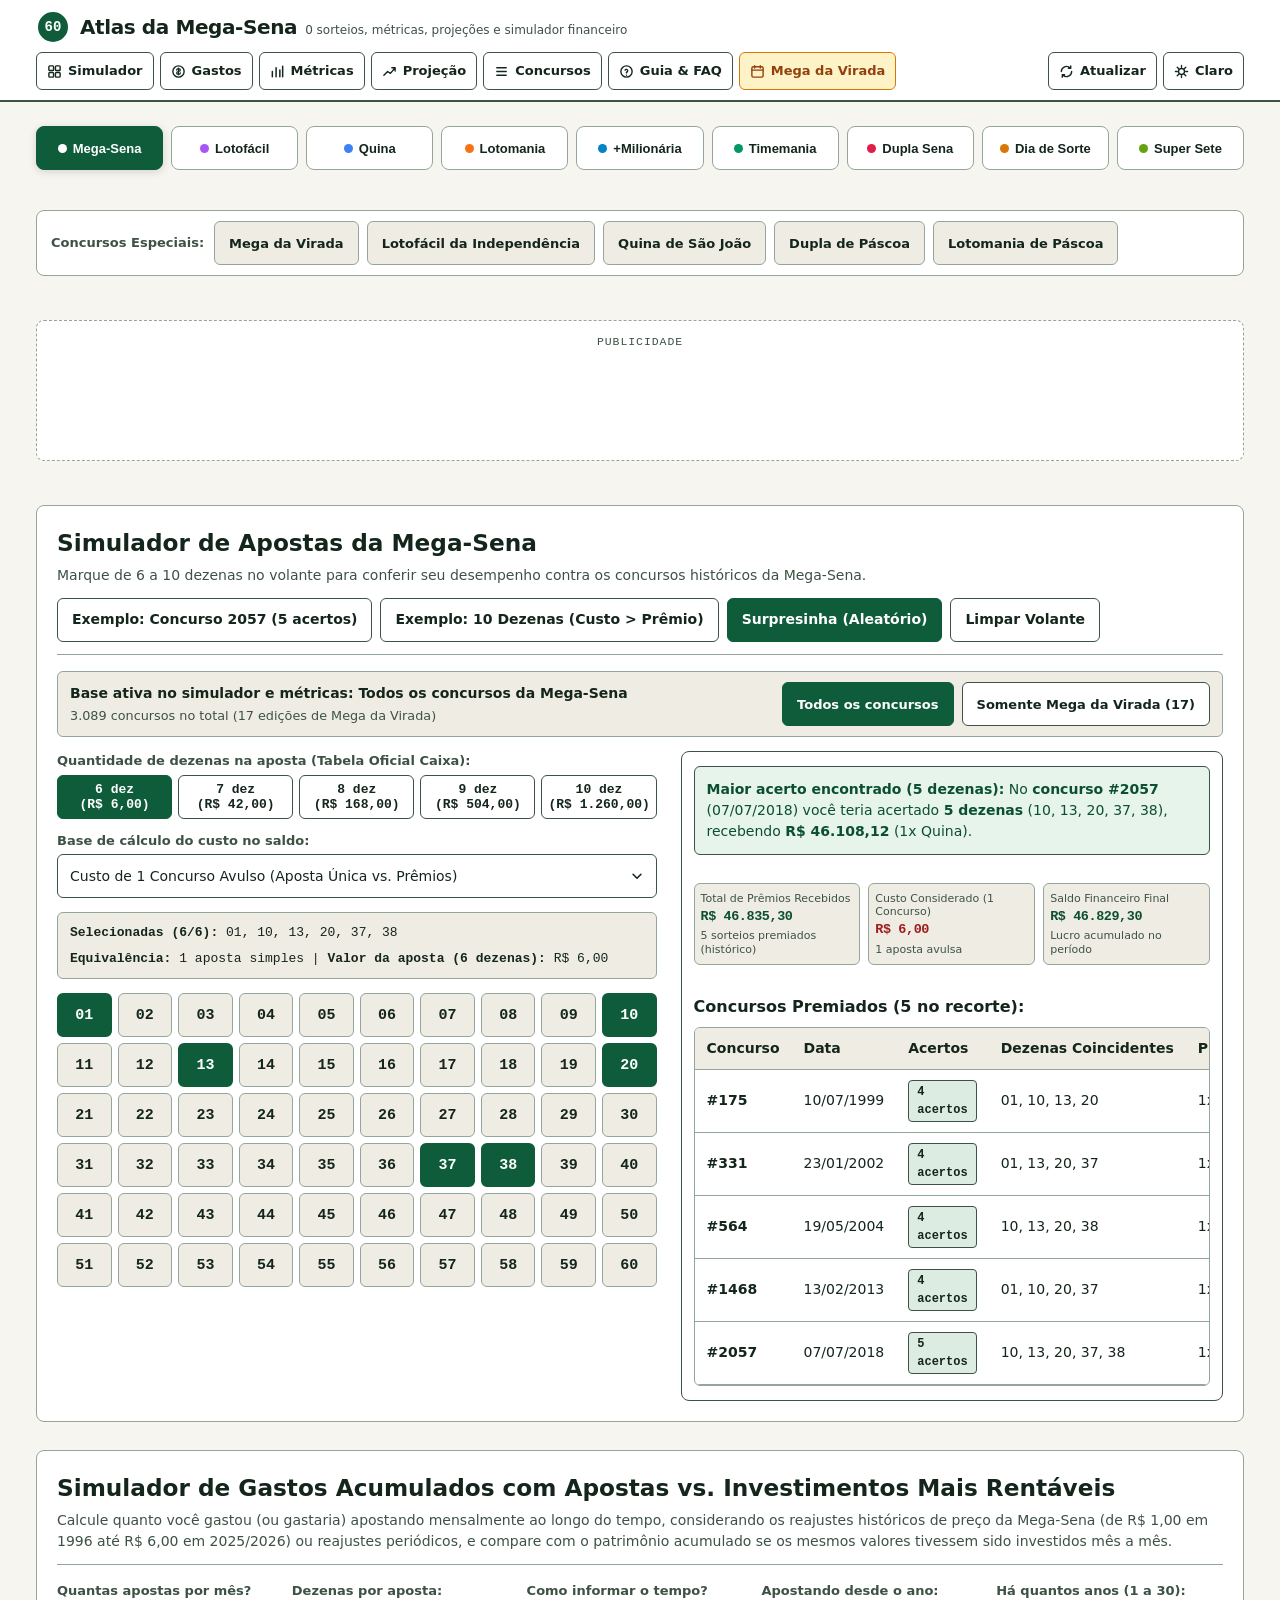
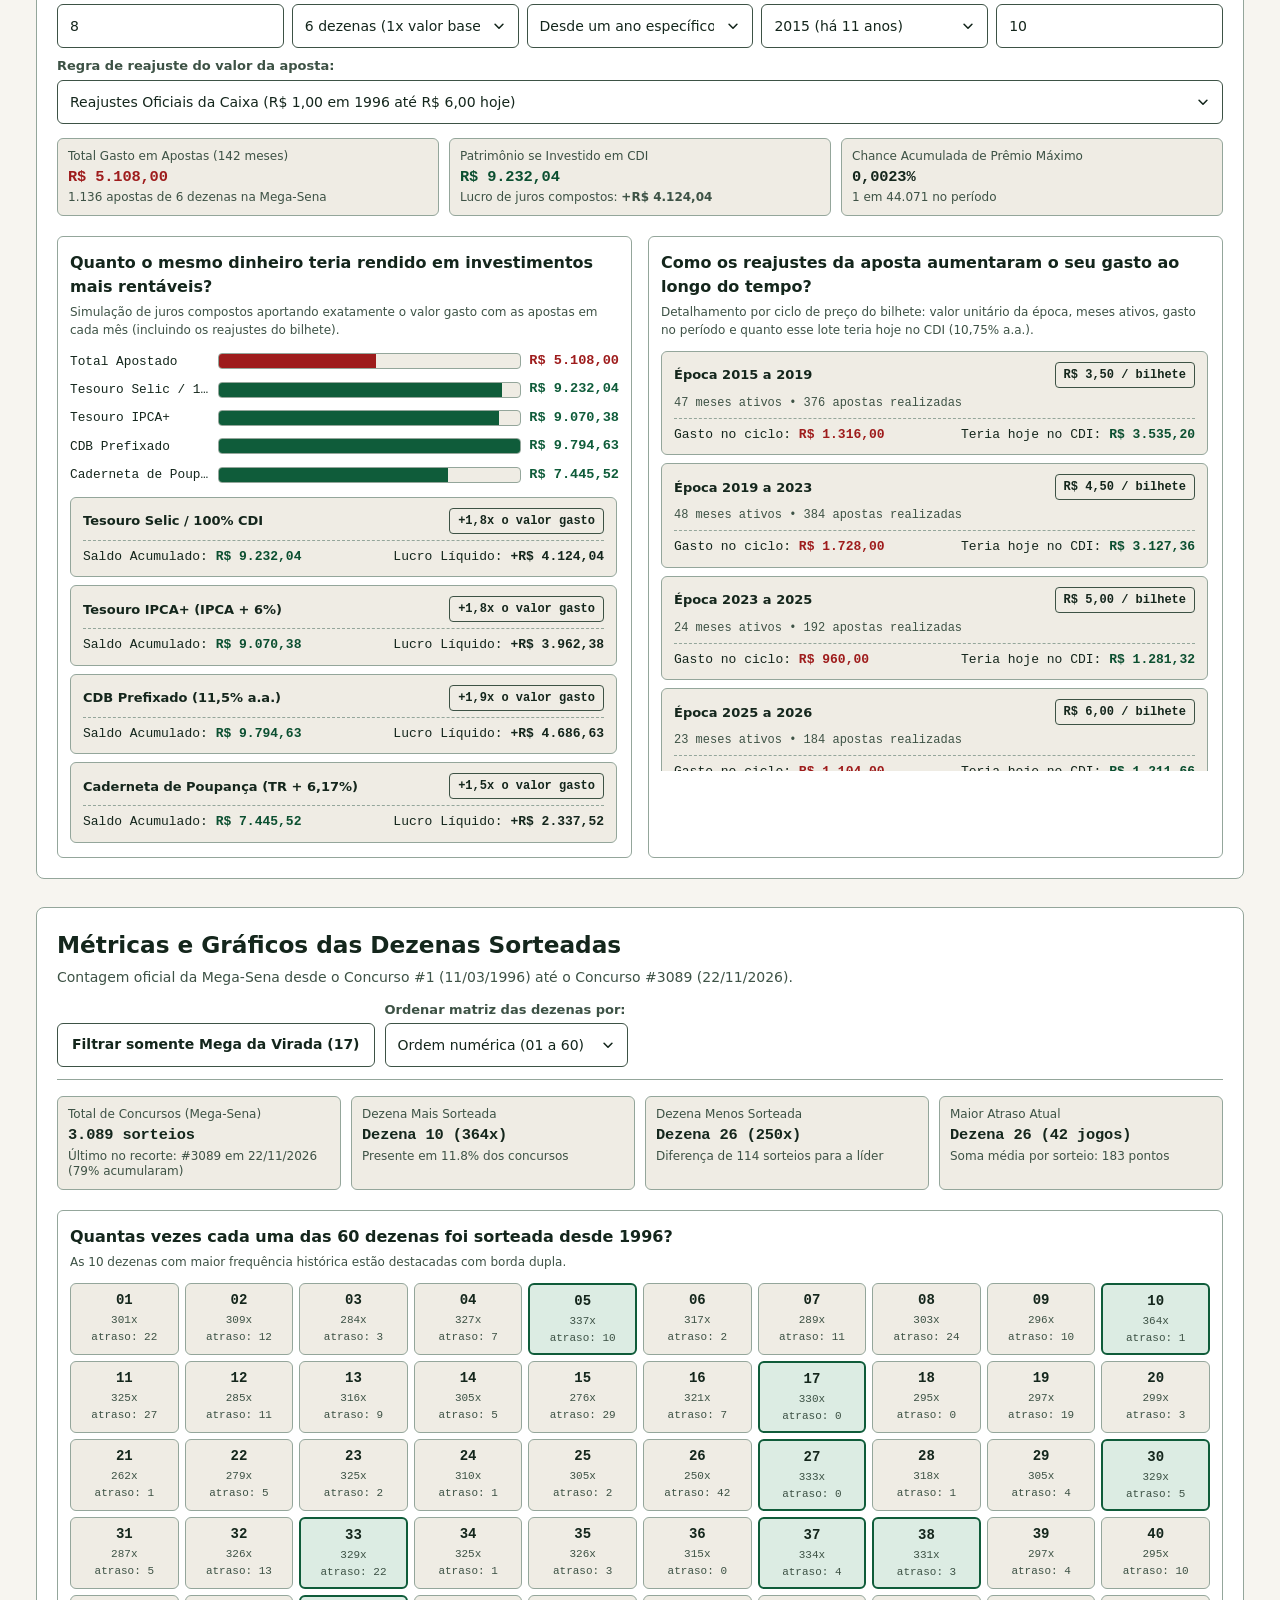
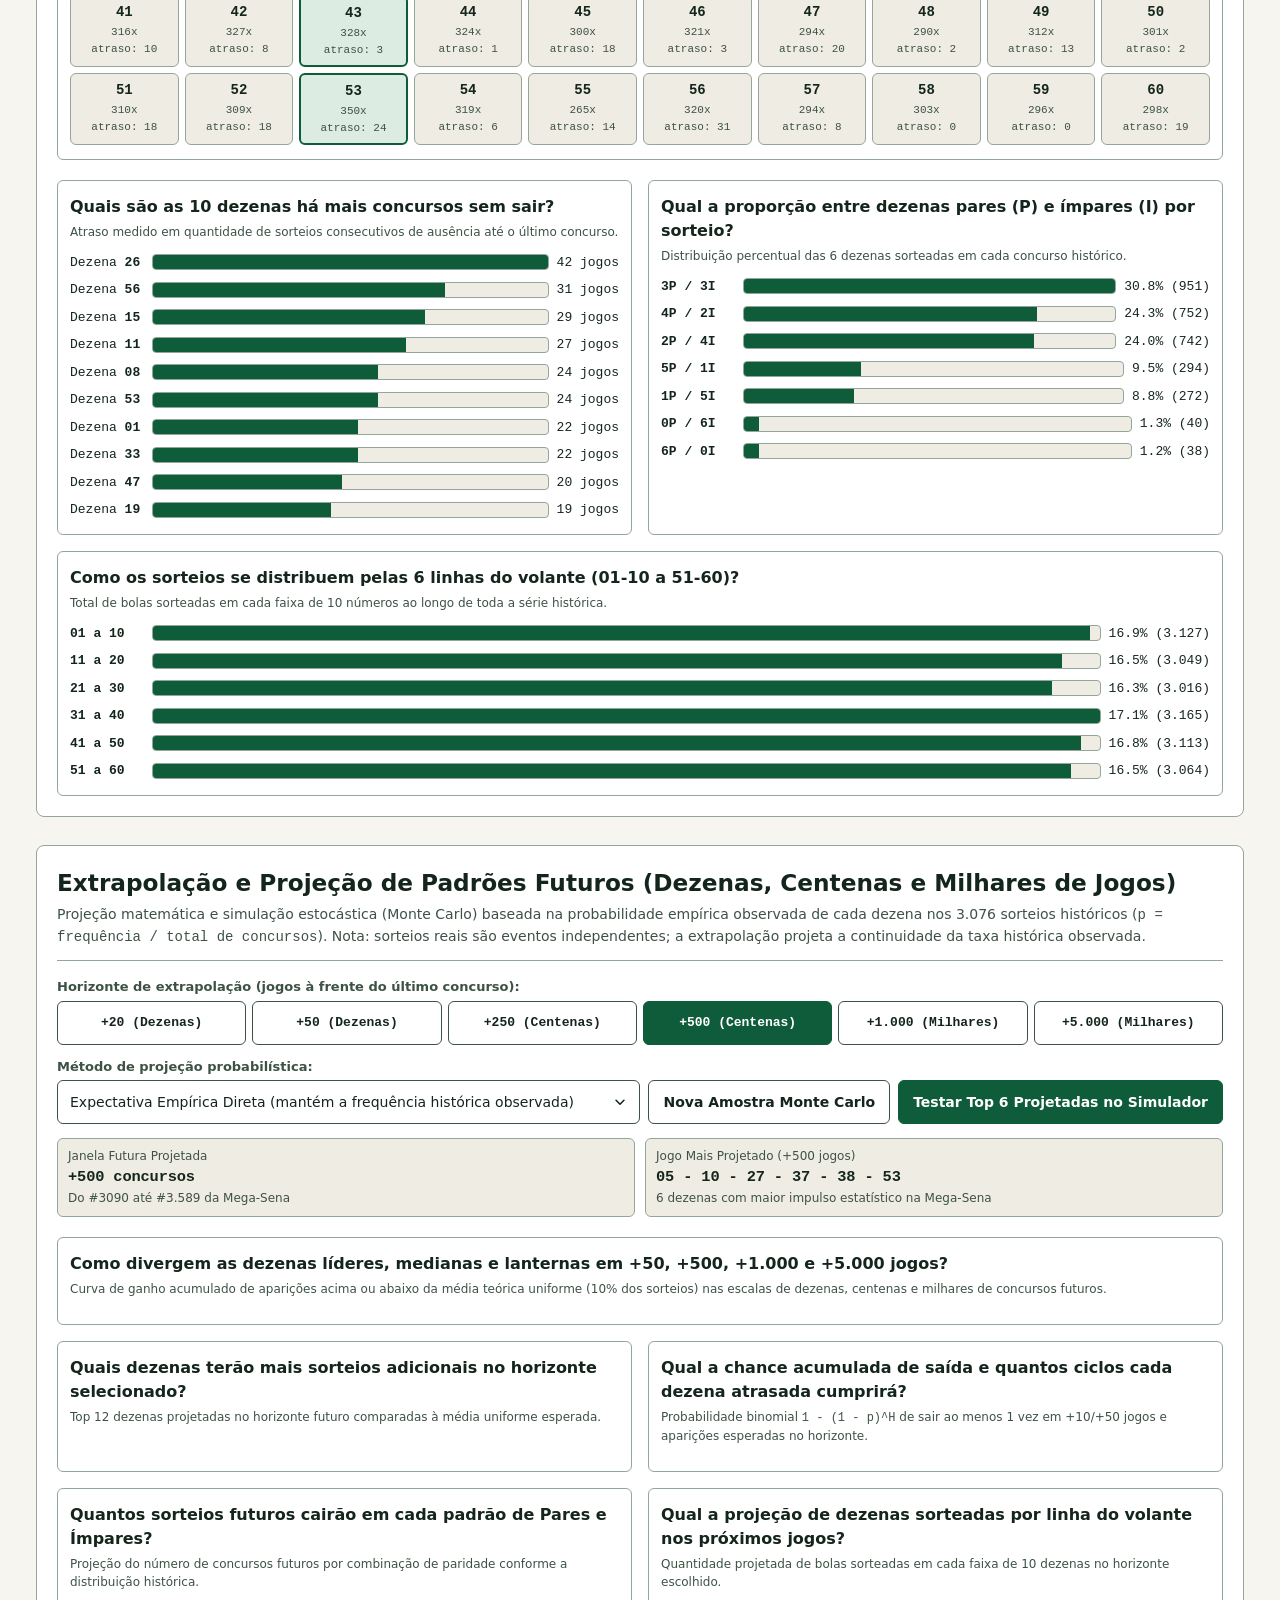
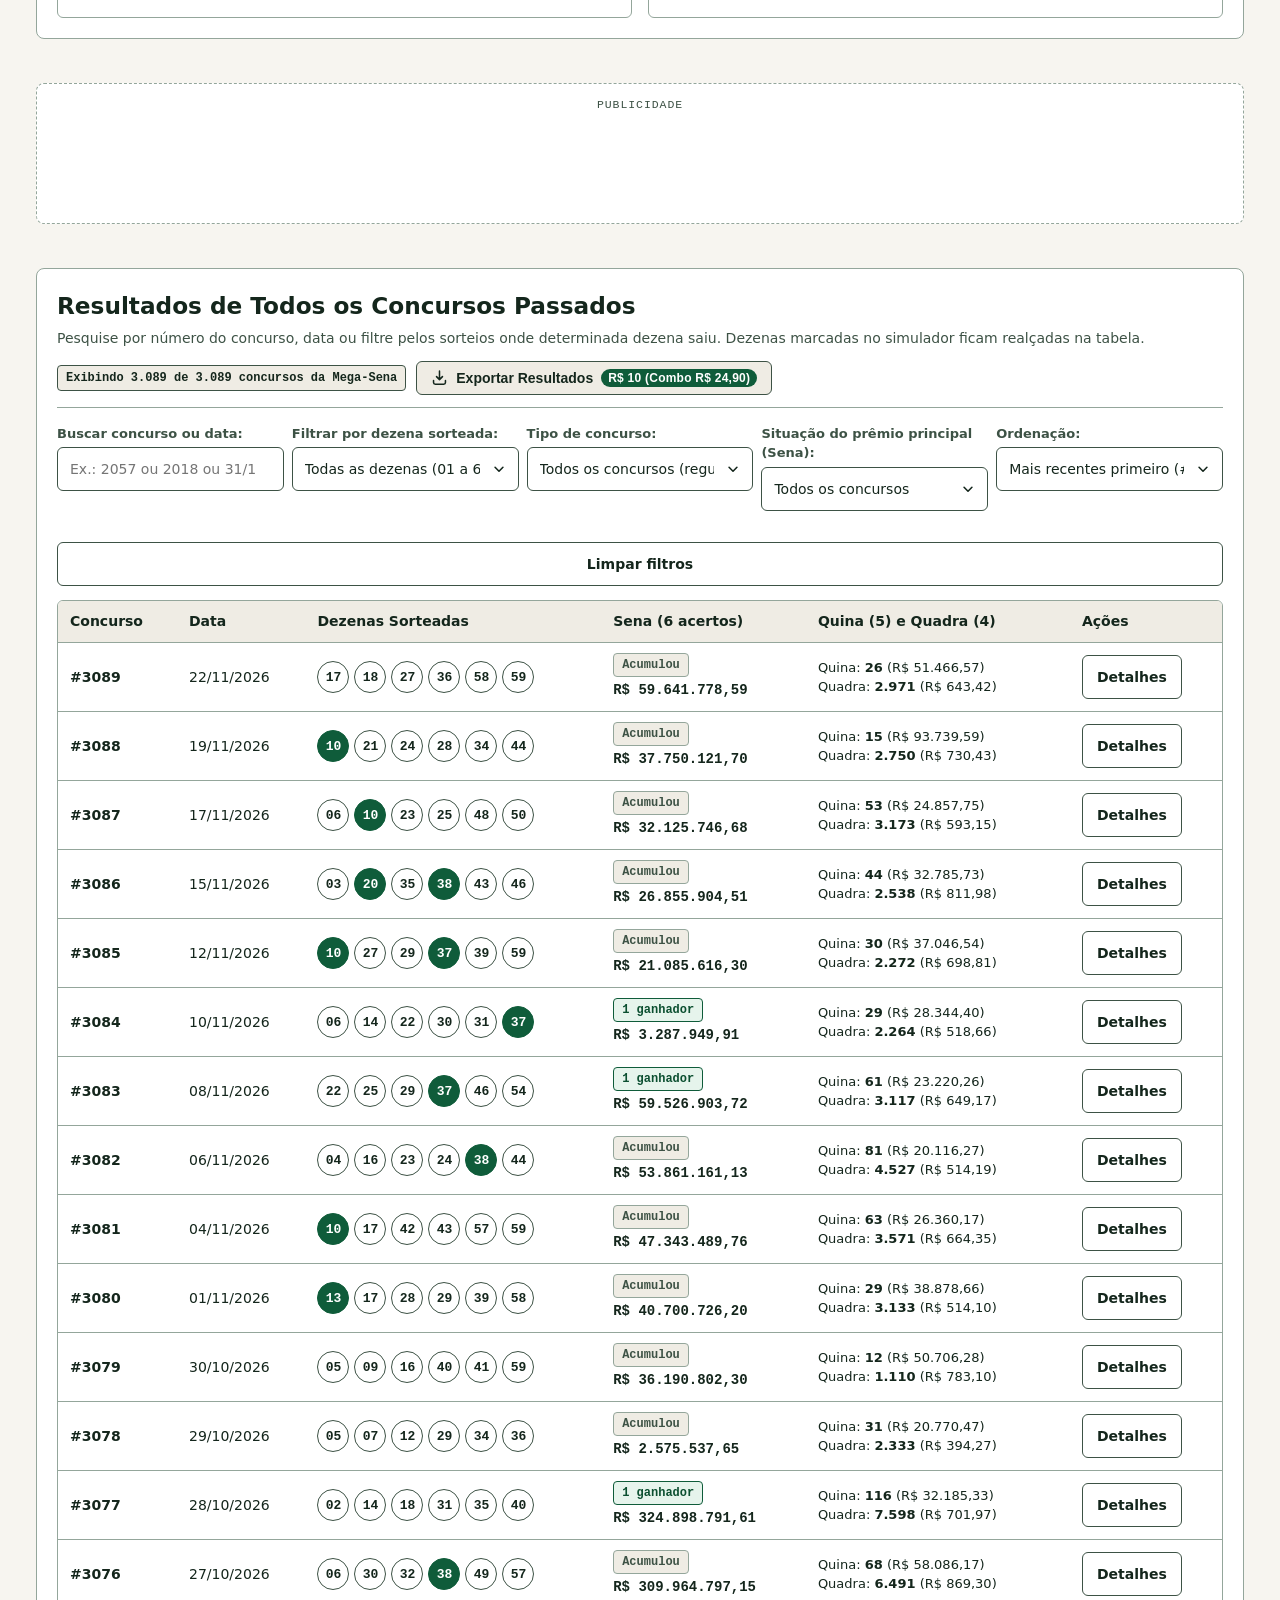
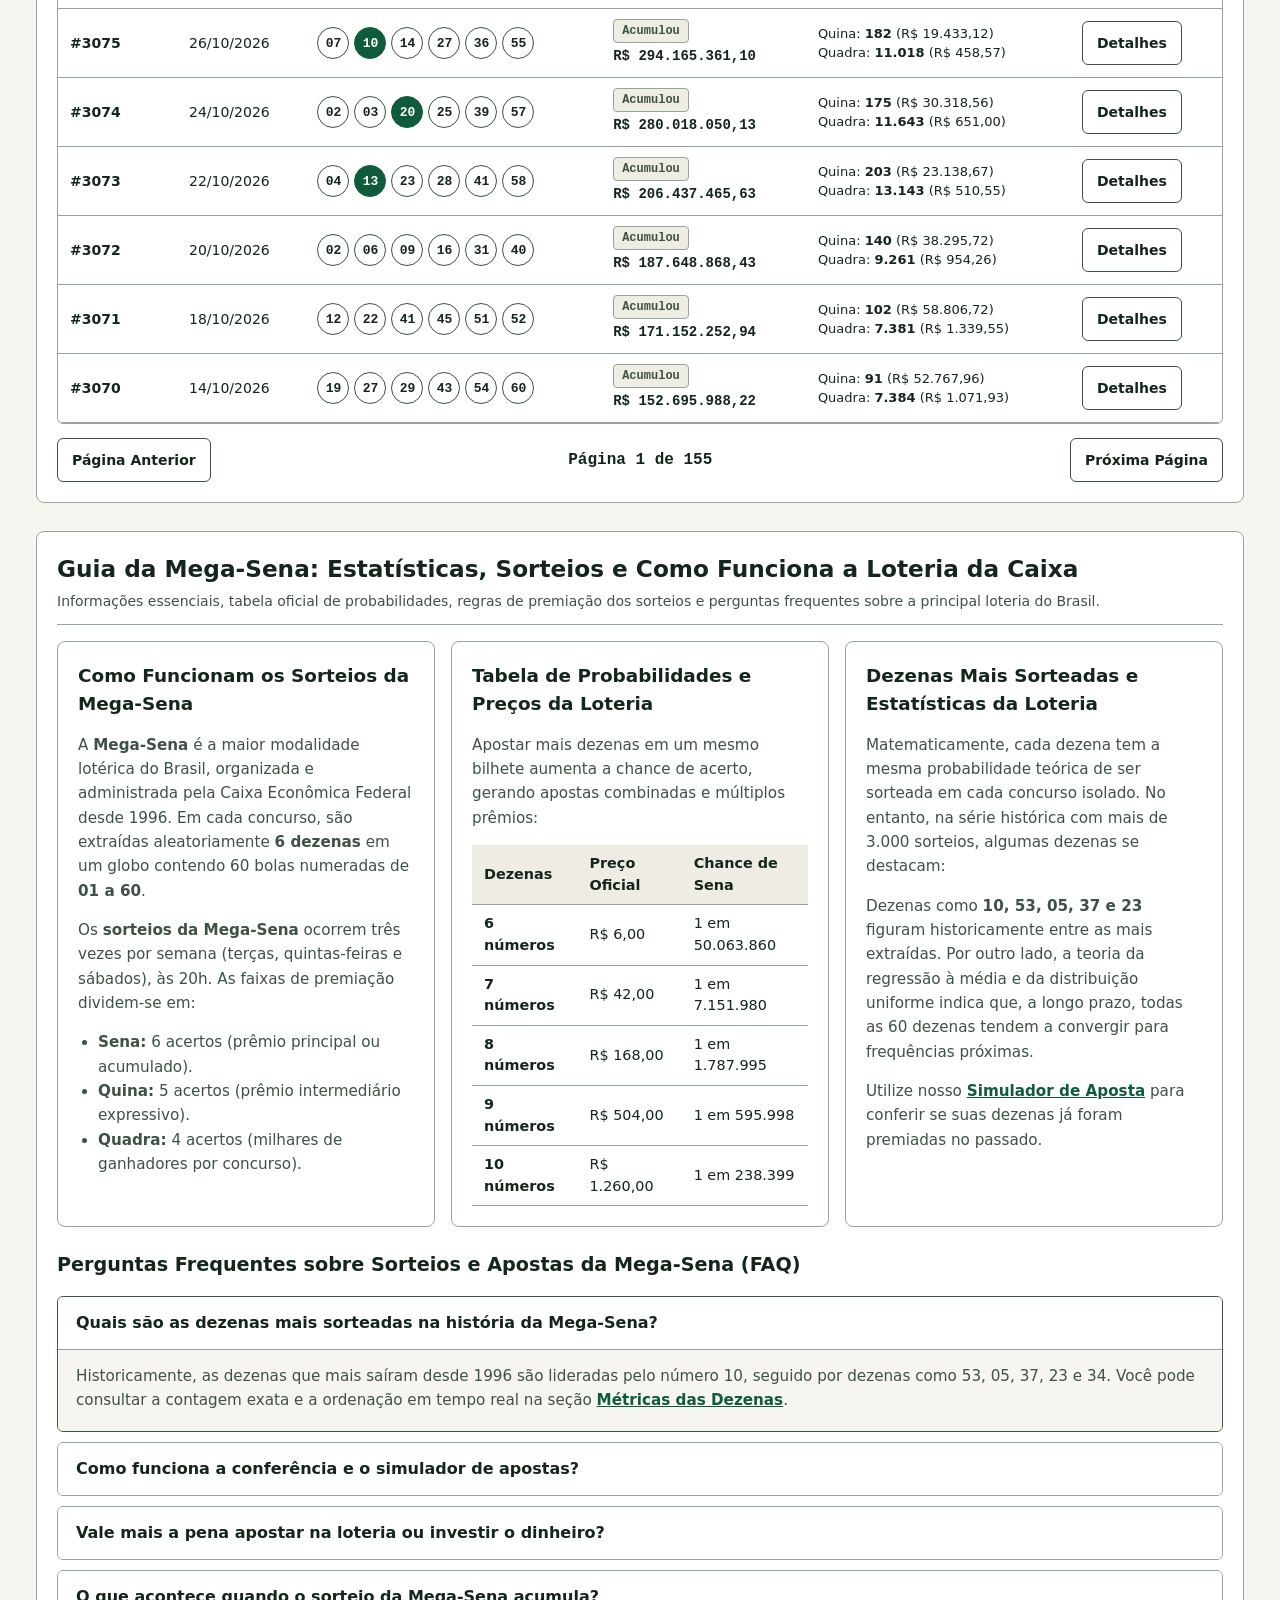
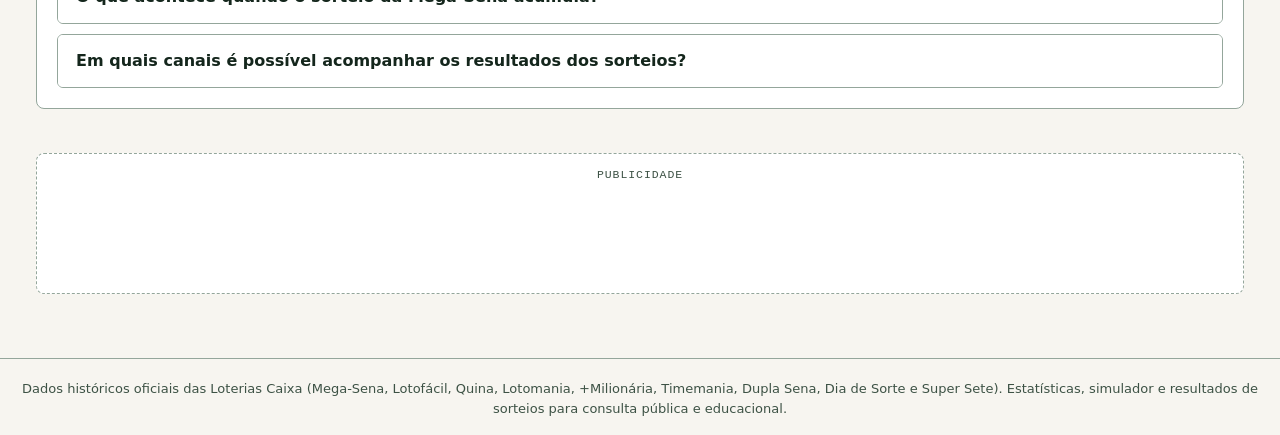
==== commit c7a0a468: "style: format HTML file and wrap long lines" ====
--- a/index.html
+++ b/index.html
@@ -1,13 +1,16 @@
 <!DOCTYPE html>
 <html lang="pt-BR" data-theme="light">
+
 <head>
   <meta charset="UTF-8">
   <meta name="viewport" content="width=device-width, initial-scale=1.0">
 
   <!-- SEO Primário: Título & Descrição Otimizados -->
   <title>Mega-Sena: Resultados, Estatísticas, Simulador e Sorteios da Loteria Caixa</title>
-  <meta name="description" content="Resultados e histórico de todos os sorteios da Mega-Sena da Caixa. Estatísticas das 60 dezenas, números mais sorteados e atrasados, simulador de apostas de 6 a 10 números e comparador financeiro.">
-  <meta name="keywords" content="mega sena, loteria, sorteio, sorteios mega sena, resultado mega sena, estatísticas mega sena, simulador mega sena, números mais sorteados mega sena, dezenas mais sorteadas, loteria caixa, mega da virada, conferir aposta, palpites loteria, probabilidade mega sena, ultimos resultados mega sena, historico de sorteios">
+  <meta name="description"
+    content="Resultados e histórico de todos os sorteios da Mega-Sena da Caixa. Estatísticas das 60 dezenas, números mais sorteados e atrasados, simulador de apostas de 6 a 10 números e comparador financeiro.">
+  <meta name="keywords"
+    content="mega sena, loteria, sorteio, sorteios mega sena, resultado mega sena, estatísticas mega sena, simulador mega sena, números mais sorteados mega sena, dezenas mais sorteadas, loteria caixa, mega da virada, conferir aposta, palpites loteria, probabilidade mega sena, ultimos resultados mega sena, historico de sorteios">
   <meta name="robots" content="index, follow, max-snippet:-1, max-image-preview:large, max-video-preview:-1">
   <link rel="canonical" href="./">
   <meta name="author" content="Atlas da Mega-Sena">
@@ -18,19 +21,22 @@
   <meta property="og:locale" content="pt_BR">
   <meta property="og:site_name" content="Atlas da Mega-Sena">
   <meta property="og:title" content="Mega-Sena: Resultados, Estatísticas, Simulador e Sorteios da Loteria Caixa">
-  <meta property="og:description" content="Estatísticas completas de todos os sorteios da Mega-Sena, números mais sorteados, simulador de apostas com cálculo de prêmio e histórico oficial da Caixa.">
+  <meta property="og:description"
+    content="Estatísticas completas de todos os sorteios da Mega-Sena, números mais sorteados, simulador de apostas com cálculo de prêmio e histórico oficial da Caixa.">
 
   <!-- Twitter Card -->
   <meta name="twitter:card" content="summary_large_image">
   <meta name="twitter:title" content="Mega-Sena: Resultados, Estatísticas, Simulador e Sorteios da Loteria Caixa">
-  <meta name="twitter:description" content="Estatísticas completas dos sorteios da Mega-Sena da Caixa, dezenas mais frequentes e simulador financeiro de apostas.">
+  <meta name="twitter:description"
+    content="Estatísticas completas dos sorteios da Mega-Sena da Caixa, dezenas mais frequentes e simulador financeiro de apostas.">
 
   <!-- Favicon SVG -->
-  <link rel="icon" type="image/svg+xml" href="data:image/svg+xml,%3Csvg xmlns='http://www.w3.org/2000/svg' viewBox='0 0 100 100'%3E%3Ccircle cx='50' cy='50' r='48' fill='%230F5C3A'/%3E%3Ctext x='50' y='64' font-size='42' font-family='sans-serif' font-weight='bold' fill='%23FFFFFF' text-anchor='middle'%3E60%3C/text%3E%3C/svg%3E">
+  <link rel="icon" type="image/svg+xml"
+    href="data:image/svg+xml,%3Csvg xmlns='http://www.w3.org/2000/svg' viewBox='0 0 100 100'%3E%3Ccircle cx='50' cy='50' r='48' fill='%230F5C3A'/%3E%3Ctext x='50' y='64' font-size='42' font-family='sans-serif' font-weight='bold' fill='%23FFFFFF' text-anchor='middle'%3E60%3C/text%3E%3C/svg%3E">
 
   <!-- Google AdSense -->
   <script async src="https://pagead2.googlesyndication.com/pagead/js/adsbygoogle.js?client=ca-pub-2801447553650841"
-       crossorigin="anonymous"></script>
+    crossorigin="anonymous"></script>
 
   <!-- Dados Estruturados Schema.org (JSON-LD) para Rich Snippets no Google -->
   <script type="application/ld+json">
@@ -104,6 +110,7 @@
 
   <link rel="stylesheet" href="styles.css">
 </head>
+
 <body>
   <a href="#simulador" class="skip-link">Pular para o Simulador de Apostas</a>
 
@@ -120,42 +127,79 @@
       <nav class="main-nav" aria-label="Navegação principal e configurações">
         <div class="nav-shortcuts" role="group" aria-label="Atalhos das seções">
           <a href="#simulador" class="nav-link" title="Simulador de Aposta e Extrato">
-            <svg class="nav-icon" viewBox="0 0 16 16" aria-hidden="true"><rect x="2" y="2" width="5" height="5" rx="1" fill="none" stroke="currentColor" stroke-width="1.5"/><rect x="9" y="2" width="5" height="5" rx="1" fill="none" stroke="currentColor" stroke-width="1.5"/><rect x="2" y="9" width="5" height="5" rx="1" fill="none" stroke="currentColor" stroke-width="1.5"/><rect x="9" y="9" width="5" height="5" rx="1" fill="none" stroke="currentColor" stroke-width="1.5"/></svg>
+            <svg class="nav-icon" viewBox="0 0 16 16" aria-hidden="true">
+              <rect x="2" y="2" width="5" height="5" rx="1" fill="none" stroke="currentColor" stroke-width="1.5" />
+              <rect x="9" y="2" width="5" height="5" rx="1" fill="none" stroke="currentColor" stroke-width="1.5" />
+              <rect x="2" y="9" width="5" height="5" rx="1" fill="none" stroke="currentColor" stroke-width="1.5" />
+              <rect x="9" y="9" width="5" height="5" rx="1" fill="none" stroke="currentColor" stroke-width="1.5" />
+            </svg>
             <span>Simulador</span>
           </a>
           <a href="#gastos-investimentos" class="nav-link" title="Simulador de Gastos vs. Investimentos">
-            <svg class="nav-icon" viewBox="0 0 16 16" aria-hidden="true"><circle cx="8" cy="8" r="6" fill="none" stroke="currentColor" stroke-width="1.5"/><path d="M8 4.5v7M6 6.5c0-1 1-1.5 2-1.5s2 .5 2 1.5-1 1.5-2 1.5-2 .5-2 1.5 1 1.5 2 1.5 2-.5 2-1.5" fill="none" stroke="currentColor" stroke-width="1.3" stroke-linecap="round"/></svg>
+            <svg class="nav-icon" viewBox="0 0 16 16" aria-hidden="true">
+              <circle cx="8" cy="8" r="6" fill="none" stroke="currentColor" stroke-width="1.5" />
+              <path d="M8 4.5v7M6 6.5c0-1 1-1.5 2-1.5s2 .5 2 1.5-1 1.5-2 1.5-2 .5-2 1.5 1 1.5 2 1.5 2-.5 2-1.5"
+                fill="none" stroke="currentColor" stroke-width="1.3" stroke-linecap="round" />
+            </svg>
             <span>Gastos</span>
           </a>
           <a href="#estatisticas" class="nav-link" title="Gráficos e Métricas das Dezenas">
-            <svg class="nav-icon" viewBox="0 0 16 16" aria-hidden="true"><path d="M2.5 13.5V8M6.5 13.5V4M10.5 13.5V6.5M13.5 13.5V2.5" fill="none" stroke="currentColor" stroke-width="1.6" stroke-linecap="round"/></svg>
+            <svg class="nav-icon" viewBox="0 0 16 16" aria-hidden="true">
+              <path d="M2.5 13.5V8M6.5 13.5V4M10.5 13.5V6.5M13.5 13.5V2.5" fill="none" stroke="currentColor"
+                stroke-width="1.6" stroke-linecap="round" />
+            </svg>
             <span>Métricas</span>
           </a>
           <a href="#extrapolacao" class="nav-link" title="Extrapolação Probabilística Futura">
-            <svg class="nav-icon" viewBox="0 0 16 16" aria-hidden="true"><path d="M2 12l4-4 3 2 5-6M10.5 4H14v3.5" fill="none" stroke="currentColor" stroke-width="1.5" stroke-linecap="round" stroke-linejoin="round"/></svg>
+            <svg class="nav-icon" viewBox="0 0 16 16" aria-hidden="true">
+              <path d="M2 12l4-4 3 2 5-6M10.5 4H14v3.5" fill="none" stroke="currentColor" stroke-width="1.5"
+                stroke-linecap="round" stroke-linejoin="round" />
+            </svg>
             <span>Projeção</span>
           </a>
           <a href="#historico" class="nav-link" title="Todos os Concursos Passados">
-            <svg class="nav-icon" viewBox="0 0 16 16" aria-hidden="true"><path d="M3 4h10M3 8h10M3 12h10" fill="none" stroke="currentColor" stroke-width="1.5" stroke-linecap="round"/></svg>
+            <svg class="nav-icon" viewBox="0 0 16 16" aria-hidden="true">
+              <path d="M3 4h10M3 8h10M3 12h10" fill="none" stroke="currentColor" stroke-width="1.5"
+                stroke-linecap="round" />
+            </svg>
             <span>Concursos</span>
           </a>
           <a href="#guia-loteria" class="nav-link" title="Guia da Loteria e Perguntas Frequentes">
-            <svg class="nav-icon" viewBox="0 0 16 16" aria-hidden="true"><circle cx="8" cy="8" r="6" fill="none" stroke="currentColor" stroke-width="1.5"/><path d="M6.5 6.5a1.5 1.5 0 0 1 2.8.7c0 .9-.8 1.3-1.3 1.8v.5M8 12h.01" fill="none" stroke="currentColor" stroke-width="1.5" stroke-linecap="round"/></svg>
+            <svg class="nav-icon" viewBox="0 0 16 16" aria-hidden="true">
+              <circle cx="8" cy="8" r="6" fill="none" stroke="currentColor" stroke-width="1.5" />
+              <path d="M6.5 6.5a1.5 1.5 0 0 1 2.8.7c0 .9-.8 1.3-1.3 1.8v.5M8 12h.01" fill="none" stroke="currentColor"
+                stroke-width="1.5" stroke-linecap="round" />
+            </svg>
             <span>Guia &amp; FAQ</span>
           </a>
-          <a href="mega-da-virada.html" class="nav-link nav-link-virada" title="Dossiê Mega da Virada 2026, Ganhadores e Planilhas">
-            <svg class="nav-icon" viewBox="0 0 16 16" aria-hidden="true"><rect x="2" y="3" width="12" height="11" rx="1.5" fill="none" stroke="currentColor" stroke-width="1.5"/><path d="M5 1.8v2.4M11 1.8v2.4M2 6.5h12" fill="none" stroke="currentColor" stroke-width="1.5" stroke-linecap="round"/></svg>
+          <a href="mega-da-virada.html" class="nav-link nav-link-virada"
+            title="Dossiê Mega da Virada 2026, Ganhadores e Planilhas">
+            <svg class="nav-icon" viewBox="0 0 16 16" aria-hidden="true">
+              <rect x="2" y="3" width="12" height="11" rx="1.5" fill="none" stroke="currentColor" stroke-width="1.5" />
+              <path d="M5 1.8v2.4M11 1.8v2.4M2 6.5h12" fill="none" stroke="currentColor" stroke-width="1.5"
+                stroke-linecap="round" />
+            </svg>
             <span>Mega da Virada</span>
           </a>
         </div>
 
         <div class="nav-settings" role="group" aria-label="Configurações e sincronização">
-          <button type="button" id="btn-sync-api" class="btn" title="Sincronizar sorteios recentes da Caixa" aria-label="Atualizar sorteios da Caixa">
-            <svg class="nav-icon" viewBox="0 0 16 16" aria-hidden="true"><path d="M13.5 8a5.5 5.5 0 0 1-9.3 3.9M2.5 8a5.5 5.5 0 0 1 9.3-3.9M10 4.5h2.5V2M6 11.5H3.5V14" fill="none" stroke="currentColor" stroke-width="1.5" stroke-linecap="round" stroke-linejoin="round"/></svg>
+          <button type="button" id="btn-sync-api" class="btn" title="Sincronizar sorteios recentes da Caixa"
+            aria-label="Atualizar sorteios da Caixa">
+            <svg class="nav-icon" viewBox="0 0 16 16" aria-hidden="true">
+              <path d="M13.5 8a5.5 5.5 0 0 1-9.3 3.9M2.5 8a5.5 5.5 0 0 1 9.3-3.9M10 4.5h2.5V2M6 11.5H3.5V14" fill="none"
+                stroke="currentColor" stroke-width="1.5" stroke-linecap="round" stroke-linejoin="round" />
+            </svg>
             <span class="btn-label-text">Atualizar</span>
           </button>
-          <button type="button" id="theme-toggle" class="btn" aria-pressed="false" title="Alternar entre tema Claro e Escuro" aria-label="Alternar tema Claro ou Escuro">
-            <svg class="nav-icon" viewBox="0 0 16 16" aria-hidden="true"><circle cx="8" cy="8" r="3.5" fill="none" stroke="currentColor" stroke-width="1.5"/><path d="M8 1.5v2M8 12.5v2M1.5 8h2M12.5 8h2M3.4 3.4l1.4 1.4M11.2 11.2l1.4 1.4M12.6 3.4l-1.4 1.4M4.8 11.2l-1.4 1.4" fill="none" stroke="currentColor" stroke-width="1.4" stroke-linecap="round"/></svg>
+          <button type="button" id="theme-toggle" class="btn" aria-pressed="false"
+            title="Alternar entre tema Claro e Escuro" aria-label="Alternar tema Claro ou Escuro">
+            <svg class="nav-icon" viewBox="0 0 16 16" aria-hidden="true">
+              <circle cx="8" cy="8" r="3.5" fill="none" stroke="currentColor" stroke-width="1.5" />
+              <path
+                d="M8 1.5v2M8 12.5v2M1.5 8h2M12.5 8h2M3.4 3.4l1.4 1.4M11.2 11.2l1.4 1.4M12.6 3.4l-1.4 1.4M4.8 11.2l-1.4 1.4"
+                fill="none" stroke="currentColor" stroke-width="1.4" stroke-linecap="round" />
+            </svg>
             <span class="btn-label-text" id="theme-toggle-text">Claro</span>
           </button>
         </div>
@@ -206,14 +250,19 @@
     <div class="special-bar" role="region" aria-label="Atalhos para concursos especiais">
       <div class="special-bar-group">
         <span class="special-bar-label">Concursos Especiais:</span>
-        <button type="button" class="special-chip" data-special-lottery="megasena" aria-pressed="false">Mega da Virada</button>
-        <button type="button" class="special-chip" data-special-lottery="lotofacil" aria-pressed="false">Lotofácil da Independência</button>
-        <button type="button" class="special-chip" data-special-lottery="quina" aria-pressed="false">Quina de São João</button>
-        <button type="button" class="special-chip" data-special-lottery="duplasena" aria-pressed="false">Dupla de Páscoa</button>
-        <button type="button" class="special-chip" data-special-lottery="lotomania" aria-pressed="false">Lotomania de Páscoa</button>
-        <button type="button" id="btn-clear-special-scope" class="special-chip special-chip-reset" hidden>Ver todos os concursos</button>
-      </div>
-      <a href="mega-da-virada.html" class="special-guide-link">Dossiê Mega da Virada 2026 e Kit Bolão</a>
+        <button type="button" class="special-chip" data-special-lottery="megasena" aria-pressed="false">Mega da
+          Virada</button>
+        <button type="button" class="special-chip" data-special-lottery="lotofacil" aria-pressed="false">Lotofácil da
+          Independência</button>
+        <button type="button" class="special-chip" data-special-lottery="quina" aria-pressed="false">Quina de São
+          João</button>
+        <button type="button" class="special-chip" data-special-lottery="duplasena" aria-pressed="false">Dupla de
+          Páscoa</button>
+        <button type="button" class="special-chip" data-special-lottery="lotomania" aria-pressed="false">Lotomania de
+          Páscoa</button>
+        <button type="button" id="btn-clear-special-scope" class="special-chip special-chip-reset" hidden>Ver todos os
+          concursos</button>
+      </div>
     </div>
 
     <div id="sync-status" class="status-banner" role="status" hidden></div>
@@ -221,12 +270,8 @@
     <!-- ANÚNCIO ADSENSE: TOPO -->
     <aside class="ad-container" aria-label="Espaço Publicitário Google AdSense">
       <span class="ad-badge">Publicidade</span>
-      <ins class="adsbygoogle"
-           style="display:block"
-           data-ad-client="ca-pub-2801447553650841"
-           data-ad-slot="auto"
-           data-ad-format="auto"
-           data-full-width-responsive="true"></ins>
+      <ins class="adsbygoogle" style="display:block" data-ad-client="ca-pub-2801447553650841" data-ad-slot="auto"
+        data-ad-format="auto" data-full-width-responsive="true"></ins>
       <script>
         (adsbygoogle = window.adsbygoogle || []).push({});
       </script>
@@ -238,7 +283,8 @@
         <div>
           <h2 id="title-simulador" class="section-title">Simulador de Aposta e Extrato Histórico</h2>
           <p id="desc-simulador" class="section-desc">
-            Marque suas dezenas no volante para conferir em quais sorteios passados você teria tido o maior número de acertos, o prêmio exato e o saldo final descontando o custo da aposta.
+            Marque suas dezenas no volante para conferir em quais sorteios passados você teria tido o maior número de
+            acertos, o prêmio exato e o saldo final descontando o custo da aposta.
           </p>
         </div>
         <div class="controls-row" style="margin-bottom:0;">
@@ -251,14 +297,17 @@
 
       <div id="simulator-alert" class="status-banner" role="alert" hidden></div>
 
-      <div id="simulator-scope-bar" class="analysis-scope-bar" role="region" aria-label="Escopo histórico do simulador e das métricas">
+      <div id="simulator-scope-bar" class="analysis-scope-bar" role="region"
+        aria-label="Escopo histórico do simulador e das métricas">
         <div class="scope-bar-text">
           <strong id="simulator-scope-label">Base ativa no simulador e métricas: Todos os concursos</strong>
           <span id="simulator-scope-meta" class="scope-bar-meta"></span>
         </div>
         <div class="scope-bar-actions">
-          <button type="button" id="btn-scope-all" class="scope-toggle-btn" aria-pressed="true">Todos os concursos</button>
-          <button type="button" id="btn-scope-special" class="scope-toggle-btn" aria-pressed="false">Somente Mega da Virada</button>
+          <button type="button" id="btn-scope-all" class="scope-toggle-btn" aria-pressed="true">Todos os
+            concursos</button>
+          <button type="button" id="btn-scope-special" class="scope-toggle-btn" aria-pressed="false">Somente Mega da
+            Virada</button>
         </div>
       </div>
 
@@ -267,7 +316,8 @@
         <div>
           <div class="controls-stack">
             <div class="field-group">
-              <span class="field-label" id="label-bet-size">Quantidade de dezenas na aposta (Tabela Oficial Caixa):</span>
+              <span class="field-label" id="label-bet-size">Quantidade de dezenas na aposta (Tabela Oficial
+                Caixa):</span>
               <div id="dezena-size-group" class="dezena-size-group" role="group" aria-labelledby="label-bet-size"></div>
             </div>
 
@@ -282,7 +332,8 @@
 
           <div id="ticket-summary" class="ticket-summary-bar" aria-live="polite"></div>
 
-          <div id="volante-grid" class="volante-grid" role="group" aria-label="Volante de 60 dezenas da Mega-Sena"></div>
+          <div id="volante-grid" class="volante-grid" role="group" aria-label="Volante de 60 dezenas da Mega-Sena">
+          </div>
           <div id="volante-extra-controls" class="volante-extra-controls" hidden></div>
         </div>
 
@@ -295,9 +346,12 @@
     <section id="gastos-investimentos" class="section-block" aria-labelledby="title-gastos">
       <div class="section-header">
         <div>
-          <h2 id="title-gastos" class="section-title">Simulador de Gastos Acumulados com Apostas vs. Investimentos Mais Rentáveis</h2>
+          <h2 id="title-gastos" class="section-title">Simulador de Gastos Acumulados com Apostas vs. Investimentos Mais
+            Rentáveis</h2>
           <p class="section-desc">
-            Calcule quanto você gastou (ou gastaria) apostando mensalmente ao longo do tempo, considerando os reajustes históricos de preço da Mega-Sena (de R$ 1,00 em 1996 até R$ 6,00 em 2025/2026) ou reajustes periódicos, e compare com o patrimônio acumulado se os mesmos valores tivessem sido investidos mês a mês.
+            Calcule quanto você gastou (ou gastaria) apostando mensalmente ao longo do tempo, considerando os reajustes
+            históricos de preço da Mega-Sena (de R$ 1,00 em 1996 até R$ 6,00 em 2025/2026) ou reajustes periódicos, e
+            compare com o patrimônio acumulado se os mesmos valores tivessem sido investidos mês a mês.
           </p>
         </div>
       </div>
@@ -352,7 +406,8 @@
         <div class="chart-card">
           <h3 class="chart-title">Quanto o mesmo dinheiro teria rendido em investimentos mais rentáveis?</h3>
           <p class="chart-subtitle">
-            Simulação de juros compostos aportando exatamente o valor gasto com as apostas em cada mês (incluindo os reajustes do bilhete).
+            Simulação de juros compostos aportando exatamente o valor gasto com as apostas em cada mês (incluindo os
+            reajustes do bilhete).
           </p>
           <div id="spend-investments-chart" class="bar-list"></div>
           <div id="spend-investments-cards" class="extrato-list" style="margin-top:12px;max-height:none;"></div>
@@ -361,7 +416,8 @@
         <div class="chart-card">
           <h3 class="chart-title">Como os reajustes da aposta aumentaram o seu gasto ao longo do tempo?</h3>
           <p class="chart-subtitle">
-            Detalhamento por ciclo de preço do bilhete: valor unitário da época, meses ativos, gasto no período e quanto esse lote teria hoje no CDI (10,75% a.a.).
+            Detalhamento por ciclo de preço do bilhete: valor unitário da época, meses ativos, gasto no período e quanto
+            esse lote teria hoje no CDI (10,75% a.a.).
           </p>
           <div id="spend-eras-list" class="extrato-list" style="max-height:420px;"></div>
         </div>
@@ -378,7 +434,8 @@
           </p>
         </div>
         <div class="stats-header-controls">
-          <button type="button" id="btn-stats-special-toggle" class="btn scope-inline-btn" aria-pressed="false">Filtrar somente Mega da Virada</button>
+          <button type="button" id="btn-stats-special-toggle" class="btn scope-inline-btn" aria-pressed="false">Filtrar
+            somente Mega da Virada</button>
           <div class="field-group">
             <label class="field-label" for="freq-sort-select">Ordenar matriz das dezenas por:</label>
             <select id="freq-sort-select" class="select-input">
@@ -402,7 +459,8 @@
       <div class="charts-grid">
         <div class="chart-card">
           <h3 class="chart-title">Quais são as 10 dezenas há mais concursos sem sair?</h3>
-          <p class="chart-subtitle">Atraso medido em quantidade de sorteios consecutivos de ausência até o último concurso.</p>
+          <p class="chart-subtitle">Atraso medido em quantidade de sorteios consecutivos de ausência até o último
+            concurso.</p>
           <div id="delay-chart" class="bar-list"></div>
         </div>
 
@@ -414,7 +472,8 @@
 
         <div class="chart-card" style="grid-column: 1 / -1;">
           <h3 class="chart-title">Como os sorteios se distribuem pelas 6 linhas do volante (01-10 a 51-60)?</h3>
-          <p class="chart-subtitle">Total de bolas sorteadas em cada faixa de 10 números ao longo de toda a série histórica.</p>
+          <p class="chart-subtitle">Total de bolas sorteadas em cada faixa de 10 números ao longo de toda a série
+            histórica.</p>
           <div id="row-chart" class="bar-list"></div>
         </div>
       </div>
@@ -424,23 +483,33 @@
     <section id="extrapolacao" class="section-block" aria-labelledby="title-extrapolacao">
       <div class="section-header">
         <div>
-          <h2 id="title-extrapolacao" class="section-title">Extrapolação e Projeção de Padrões Futuros (Dezenas, Centenas e Milhares de Jogos)</h2>
+          <h2 id="title-extrapolacao" class="section-title">Extrapolação e Projeção de Padrões Futuros (Dezenas,
+            Centenas e Milhares de Jogos)</h2>
           <p class="section-desc">
-            Projeção matemática e simulação estocástica (Monte Carlo) baseada na probabilidade empírica observada de cada dezena nos 3.076 sorteios históricos (<code>p = frequência / total de concursos</code>). Nota: sorteios reais são eventos independentes; a extrapolação projeta a continuidade da taxa histórica observada.
+            Projeção matemática e simulação estocástica (Monte Carlo) baseada na probabilidade empírica observada de
+            cada dezena nos 3.076 sorteios históricos (<code>p = frequência / total de concursos</code>). Nota: sorteios
+            reais são eventos independentes; a extrapolação projeta a continuidade da taxa histórica observada.
           </p>
         </div>
       </div>
 
       <div class="controls-stack">
         <div class="field-group">
-          <span class="field-label" id="label-horizon">Horizonte de extrapolação (jogos à frente do último concurso):</span>
+          <span class="field-label" id="label-horizon">Horizonte de extrapolação (jogos à frente do último
+            concurso):</span>
           <div class="dezena-size-group" role="group" aria-labelledby="label-horizon">
-            <button type="button" class="size-pill horizon-pill" data-horizon="20" aria-pressed="false">+20 (Dezenas)</button>
-            <button type="button" class="size-pill horizon-pill" data-horizon="50" aria-pressed="false">+50 (Dezenas)</button>
-            <button type="button" class="size-pill horizon-pill" data-horizon="250" aria-pressed="false">+250 (Centenas)</button>
-            <button type="button" class="size-pill horizon-pill" data-horizon="500" aria-pressed="true">+500 (Centenas)</button>
-            <button type="button" class="size-pill horizon-pill" data-horizon="1000" aria-pressed="false">+1.000 (Milhares)</button>
-            <button type="button" class="size-pill horizon-pill" data-horizon="5000" aria-pressed="false">+5.000 (Milhares)</button>
+            <button type="button" class="size-pill horizon-pill" data-horizon="20" aria-pressed="false">+20
+              (Dezenas)</button>
+            <button type="button" class="size-pill horizon-pill" data-horizon="50" aria-pressed="false">+50
+              (Dezenas)</button>
+            <button type="button" class="size-pill horizon-pill" data-horizon="250" aria-pressed="false">+250
+              (Centenas)</button>
+            <button type="button" class="size-pill horizon-pill" data-horizon="500" aria-pressed="true">+500
+              (Centenas)</button>
+            <button type="button" class="size-pill horizon-pill" data-horizon="1000" aria-pressed="false">+1.000
+              (Milhares)</button>
+            <button type="button" class="size-pill horizon-pill" data-horizon="5000" aria-pressed="false">+5.000
+              (Milhares)</button>
           </div>
         </div>
 
@@ -449,8 +518,10 @@
             <label class="field-label" for="extrap-mode-select">Método de projeção probabilística:</label>
             <select id="extrap-mode-select" class="select-input">
               <option value="empirical">Expectativa Empírica Direta (mantém a frequência histórica observada)</option>
-              <option value="montecarlo">Simulação de Monte Carlo Ponderada (sorteia N jogos futuros com pesos históricos)</option>
-              <option value="reversion">Regressão à Média + Pressão de Ciclo (compensa dezenas com maior atraso atual)</option>
+              <option value="montecarlo">Simulação de Monte Carlo Ponderada (sorteia N jogos futuros com pesos
+                históricos)</option>
+              <option value="reversion">Regressão à Média + Pressão de Ciclo (compensa dezenas com maior atraso atual)
+              </option>
             </select>
           </div>
 
@@ -458,7 +529,8 @@
             <span class="field-label">&nbsp;</span>
             <div style="display:flex;flex-wrap:wrap;gap:8px;">
               <button type="button" id="btn-rerun-mc" class="btn">Nova Amostra Monte Carlo</button>
-              <button type="button" id="btn-load-projected-bet" class="btn btn-primary">Testar Top 6 Projetadas no Simulador</button>
+              <button type="button" id="btn-load-projected-bet" class="btn btn-primary">Testar Top 6 Projetadas no
+                Simulador</button>
             </div>
           </div>
         </div>
@@ -468,35 +540,46 @@
 
       <!-- Gráfico SVG de Curvas de Extrapolação Multi-Escala (+10, +100, +1.000, +5.000) -->
       <div class="chart-card" style="margin-bottom:16px;">
-        <h3 class="chart-title">Como divergem as dezenas líderes, medianas e lanternas em +50, +500, +1.000 e +5.000 jogos?</h3>
+        <h3 class="chart-title">Como divergem as dezenas líderes, medianas e lanternas em +50, +500, +1.000 e +5.000
+          jogos?</h3>
         <p class="chart-subtitle">
-          Curva de ganho acumulado de aparições acima ou abaixo da média teórica uniforme (10% dos sorteios) nas escalas de dezenas, centenas e milhares de concursos futuros.
+          Curva de ganho acumulado de aparições acima ou abaixo da média teórica uniforme (10% dos sorteios) nas escalas
+          de dezenas, centenas e milhares de concursos futuros.
         </p>
-        <div id="extrap-svg-container" class="svg-chart-wrap" role="img" aria-label="Gráfico de linhas de extrapolação para dezenas, centenas e milhares de jogos"></div>
+        <div id="extrap-svg-container" class="svg-chart-wrap" role="img"
+          aria-label="Gráfico de linhas de extrapolação para dezenas, centenas e milhares de jogos"></div>
       </div>
 
       <div class="charts-grid">
         <div class="chart-card">
-          <h3 class="chart-title" id="title-extrap-top">Quais dezenas terão mais sorteios adicionais no horizonte selecionado?</h3>
-          <p class="chart-subtitle">Top 12 dezenas projetadas no horizonte futuro comparadas à média uniforme esperada.</p>
+          <h3 class="chart-title" id="title-extrap-top">Quais dezenas terão mais sorteios adicionais no horizonte
+            selecionado?</h3>
+          <p class="chart-subtitle">Top 12 dezenas projetadas no horizonte futuro comparadas à média uniforme esperada.
+          </p>
           <div id="extrap-top-chart" class="bar-list"></div>
         </div>
 
         <div class="chart-card">
-          <h3 class="chart-title" id="title-extrap-prob">Qual a chance acumulada de saída e quantos ciclos cada dezena atrasada cumprirá?</h3>
-          <p class="chart-subtitle">Probabilidade binomial <code>1 - (1 - p)^H</code> de sair ao menos 1 vez em +10/+50 jogos e aparições esperadas no horizonte.</p>
+          <h3 class="chart-title" id="title-extrap-prob">Qual a chance acumulada de saída e quantos ciclos cada dezena
+            atrasada cumprirá?</h3>
+          <p class="chart-subtitle">Probabilidade binomial <code>1 - (1 - p)^H</code> de sair ao menos 1 vez em +10/+50
+            jogos e aparições esperadas no horizonte.</p>
           <div id="extrap-cycle-chart" class="bar-list"></div>
         </div>
 
         <div class="chart-card">
-          <h3 class="chart-title" id="title-extrap-parity">Quantos sorteios futuros cairão em cada padrão de Pares e Ímpares?</h3>
-          <p class="chart-subtitle">Projeção do número de concursos futuros por combinação de paridade conforme a distribuição histórica.</p>
+          <h3 class="chart-title" id="title-extrap-parity">Quantos sorteios futuros cairão em cada padrão de Pares e
+            Ímpares?</h3>
+          <p class="chart-subtitle">Projeção do número de concursos futuros por combinação de paridade conforme a
+            distribuição histórica.</p>
           <div id="extrap-parity-chart" class="bar-list"></div>
         </div>
 
         <div class="chart-card">
-          <h3 class="chart-title" id="title-extrap-rows">Qual a projeção de dezenas sorteadas por linha do volante nos próximos jogos?</h3>
-          <p class="chart-subtitle">Quantidade projetada de bolas sorteadas em cada faixa de 10 dezenas no horizonte escolhido.</p>
+          <h3 class="chart-title" id="title-extrap-rows">Qual a projeção de dezenas sorteadas por linha do volante nos
+            próximos jogos?</h3>
+          <p class="chart-subtitle">Quantidade projetada de bolas sorteadas em cada faixa de 10 dezenas no horizonte
+            escolhido.</p>
           <div id="extrap-rows-chart" class="bar-list"></div>
         </div>
       </div>
@@ -505,12 +588,8 @@
     <!-- ANÚNCIO ADSENSE: MEIO -->
     <aside class="ad-container" aria-label="Espaço Publicitário Google AdSense">
       <span class="ad-badge">Publicidade</span>
-      <ins class="adsbygoogle"
-           style="display:block"
-           data-ad-client="ca-pub-2801447553650841"
-           data-ad-slot="auto"
-           data-ad-format="auto"
-           data-full-width-responsive="true"></ins>
+      <ins class="adsbygoogle" style="display:block" data-ad-client="ca-pub-2801447553650841" data-ad-slot="auto"
+        data-ad-format="auto" data-full-width-responsive="true"></ins>
       <script>
         (adsbygoogle = window.adsbygoogle || []).push({});
       </script>
@@ -522,14 +601,18 @@
         <div class="section-header-text">
           <h2 id="title-historico" class="section-title">Resultados de Todos os Concursos Passados</h2>
           <p class="section-desc">
-            Pesquise por número do concurso, data ou filtre pelos sorteios onde determinada dezena saiu. Dezenas marcadas no simulador ficam realçadas na tabela.
+            Pesquise por número do concurso, data ou filtre pelos sorteios onde determinada dezena saiu. Dezenas
+            marcadas no simulador ficam realçadas na tabela.
           </p>
         </div>
         <div class="section-header-actions">
           <span id="draws-count-label" class="badge-status">Carregando...</span>
-          <button type="button" id="btn-open-export" class="btn-export-action" aria-haspopup="dialog" aria-controls="export-pay-modal" title="Exportar resultados completos em Excel (.xlsx) e PDF">
-            <svg class="btn-export-svg" viewBox="0 0 20 20" fill="none" stroke="currentColor" stroke-width="1.8" aria-hidden="true">
-              <path d="M3 13.5v2.5a2 2 0 0 0 2 2h10a2 2 0 0 0 2-2v-2.5M10 2.5v10m0 0-3.5-3.5m3.5 3.5 3.5-3.5" stroke-linecap="round" stroke-linejoin="round"/>
+          <button type="button" id="btn-open-export" class="btn-export-action" aria-haspopup="dialog"
+            aria-controls="export-pay-modal" title="Exportar resultados completos em Excel (.xlsx) e PDF">
+            <svg class="btn-export-svg" viewBox="0 0 20 20" fill="none" stroke="currentColor" stroke-width="1.8"
+              aria-hidden="true">
+              <path d="M3 13.5v2.5a2 2 0 0 0 2 2h10a2 2 0 0 0 2-2v-2.5M10 2.5v10m0 0-3.5-3.5m3.5 3.5 3.5-3.5"
+                stroke-linecap="round" stroke-linejoin="round" />
             </svg>
             <span id="export-btn-label">Exportar Resultados</span>
             <span id="export-badge-pill" class="export-pill-badge">A partir de R$ 10 (XLSX / PDF)</span>
@@ -609,9 +692,11 @@
     <section id="guia-loteria" class="section-block seo-content-block" aria-labelledby="title-guia">
       <div class="section-header">
         <div>
-          <h2 id="title-guia" class="section-title">Guia da Mega-Sena: Estatísticas, Sorteios e Como Funciona a Loteria da Caixa</h2>
+          <h2 id="title-guia" class="section-title">Guia da Mega-Sena: Estatísticas, Sorteios e Como Funciona a Loteria
+            da Caixa</h2>
           <p class="section-desc">
-            Informações essenciais, tabela oficial de probabilidades, regras de premiação dos sorteios e perguntas frequentes sobre a principal loteria do Brasil.
+            Informações essenciais, tabela oficial de probabilidades, regras de premiação dos sorteios e perguntas
+            frequentes sobre a principal loteria do Brasil.
           </p>
         </div>
       </div>
@@ -620,10 +705,13 @@
         <article class="seo-article-card">
           <h3>Como Funcionam os Sorteios da Mega-Sena</h3>
           <p>
-            A <strong>Mega-Sena</strong> é a maior modalidade lotérica do Brasil, organizada e administrada pela Caixa Econômica Federal desde 1996. Em cada concurso, são extraídas aleatoriamente <strong>6 dezenas</strong> em um globo contendo 60 bolas numeradas de <strong>01 a 60</strong>.
+            A <strong>Mega-Sena</strong> é a maior modalidade lotérica do Brasil, organizada e administrada pela Caixa
+            Econômica Federal desde 1996. Em cada concurso, são extraídas aleatoriamente <strong>6 dezenas</strong> em
+            um globo contendo 60 bolas numeradas de <strong>01 a 60</strong>.
           </p>
           <p>
-            Os <strong>sorteios da Mega-Sena</strong> ocorrem três vezes por semana (terças, quintas-feiras e sábados), às 20h. As faixas de premiação dividem-se em:
+            Os <strong>sorteios da Mega-Sena</strong> ocorrem três vezes por semana (terças, quintas-feiras e sábados),
+            às 20h. As faixas de premiação dividem-se em:
           </p>
           <ul>
             <li><strong>Sena:</strong> 6 acertos (prêmio principal ou acumulado).</li>
@@ -635,7 +723,8 @@
         <article class="seo-article-card">
           <h3>Tabela de Probabilidades e Preços da Loteria</h3>
           <p>
-            Apostar mais dezenas em um mesmo bilhete aumenta a chance de acerto, gerando apostas combinadas e múltiplos prêmios:
+            Apostar mais dezenas em um mesmo bilhete aumenta a chance de acerto, gerando apostas combinadas e múltiplos
+            prêmios:
           </p>
           <div class="seo-table-wrap">
             <table class="seo-table" aria-label="Tabela de probabilidades e preços oficiais da Mega-Sena">
@@ -680,52 +769,69 @@
         <article class="seo-article-card">
           <h3>Dezenas Mais Sorteadas e Estatísticas da Loteria</h3>
           <p>
-            Matematicamente, cada dezena tem a mesma probabilidade teórica de ser sorteada em cada concurso isolado. No entanto, na série histórica com mais de 3.000 sorteios, algumas dezenas se destacam:
+            Matematicamente, cada dezena tem a mesma probabilidade teórica de ser sorteada em cada concurso isolado. No
+            entanto, na série histórica com mais de 3.000 sorteios, algumas dezenas se destacam:
           </p>
           <p>
-            Dezenas como <strong>10, 53, 05, 37 e 23</strong> figuram historicamente entre as mais extraídas. Por outro lado, a teoria da regressão à média e da distribuição uniforme indica que, a longo prazo, todas as 60 dezenas tendem a convergir para frequências próximas.
+            Dezenas como <strong>10, 53, 05, 37 e 23</strong> figuram historicamente entre as mais extraídas. Por outro
+            lado, a teoria da regressão à média e da distribuição uniforme indica que, a longo prazo, todas as 60
+            dezenas tendem a convergir para frequências próximas.
           </p>
           <p>
-            Utilize nosso <a href="#simulador" style="color:var(--accent);font-weight:600;">Simulador de Aposta</a> para conferir se suas dezenas já foram premiadas no passado.
+            Utilize nosso <a href="#simulador" style="color:var(--accent);font-weight:600;">Simulador de Aposta</a> para
+            conferir se suas dezenas já foram premiadas no passado.
           </p>
         </article>
       </div>
 
       <div class="faq-section">
-        <h3 style="font-size:1.2rem;margin-bottom:12px;color:var(--text);">Perguntas Frequentes sobre Sorteios e Apostas da Mega-Sena (FAQ)</h3>
+        <h3 style="font-size:1.2rem;margin-bottom:12px;color:var(--text);">Perguntas Frequentes sobre Sorteios e Apostas
+          da Mega-Sena (FAQ)</h3>
         <div class="faq-list">
           <details class="faq-item" open>
             <summary class="faq-question">Quais são as dezenas mais sorteadas na história da Mega-Sena?</summary>
             <div class="faq-answer">
-              Historicamente, as dezenas que mais saíram desde 1996 são lideradas pelo número 10, seguido por dezenas como 53, 05, 37, 23 e 34. Você pode consultar a contagem exata e a ordenação em tempo real na seção <a href="#estatisticas" style="color:var(--accent);font-weight:600;">Métricas das Dezenas</a>.
+              Historicamente, as dezenas que mais saíram desde 1996 são lideradas pelo número 10, seguido por dezenas
+              como 53, 05, 37, 23 e 34. Você pode consultar a contagem exata e a ordenação em tempo real na seção <a
+                href="#estatisticas" style="color:var(--accent);font-weight:600;">Métricas das Dezenas</a>.
             </div>
           </details>
 
           <details class="faq-item">
             <summary class="faq-question">Como funciona a conferência e o simulador de apostas?</summary>
             <div class="faq-answer">
-              No simulador acima, você marca de 6 a 10 dezenas e o sistema analisa automaticamente todos os 3.076 concursos oficiais da Caixa. O extrato aponta se você teria feito Sena, Quina ou Quadra, calcula os prêmios corrigidos e demonstra o saldo financeiro real descontando o valor investido nas apostas.
+              No simulador acima, você marca de 6 a 10 dezenas e o sistema analisa automaticamente todos os 3.076
+              concursos oficiais da Caixa. O extrato aponta se você teria feito Sena, Quina ou Quadra, calcula os
+              prêmios corrigidos e demonstra o saldo financeiro real descontando o valor investido nas apostas.
             </div>
           </details>
 
           <details class="faq-item">
             <summary class="faq-question">Vale mais a pena apostar na loteria ou investir o dinheiro?</summary>
             <div class="faq-answer">
-              A loteria é uma forma de entretenimento com expectativa matemática negativa (-56% de retorno esperado após repasses sociais e impostos). Na nossa ferramenta <a href="#gastos-investimentos" style="color:var(--accent);font-weight:600;">Gastos vs. Investimentos</a>, você pode simular quanto teria acumulado se aportasse o mesmo valor mensal em ativos reais como Tesouro Selic, CDB ou Tesouro IPCA+.
+              A loteria é uma forma de entretenimento com expectativa matemática negativa (-56% de retorno esperado após
+              repasses sociais e impostos). Na nossa ferramenta <a href="#gastos-investimentos"
+                style="color:var(--accent);font-weight:600;">Gastos vs. Investimentos</a>, você pode simular quanto
+              teria acumulado se aportasse o mesmo valor mensal em ativos reais como Tesouro Selic, CDB ou Tesouro
+              IPCA+.
             </div>
           </details>
 
           <details class="faq-item">
             <summary class="faq-question">O que acontece quando o sorteio da Mega-Sena acumula?</summary>
             <div class="faq-answer">
-              Quando nenhum apostador acerta as 6 dezenas sorteadas na Sena, o valor destinado à primeira faixa de premiação acumula e é somado ao prêmio principal do concurso seguinte. Isso gera os famosos prêmios multimilionários e atrai milhões de apostas adicionais em todo o país.
+              Quando nenhum apostador acerta as 6 dezenas sorteadas na Sena, o valor destinado à primeira faixa de
+              premiação acumula e é somado ao prêmio principal do concurso seguinte. Isso gera os famosos prêmios
+              multimilionários e atrai milhões de apostas adicionais em todo o país.
             </div>
           </details>
 
           <details class="faq-item">
             <summary class="faq-question">Em quais canais é possível acompanhar os resultados dos sorteios?</summary>
             <div class="faq-answer">
-              Os sorteios são transmitidos ao vivo pelas redes sociais e canal oficial da Caixa Econômica Federal no YouTube, a partir do Espaço da Sorte em São Paulo. Aqui no Atlas da Mega-Sena você pode clicar no botão <strong>Atualizar</strong> para puxar os números mais recentes via API oficial.
+              Os sorteios são transmitidos ao vivo pelas redes sociais e canal oficial da Caixa Econômica Federal no
+              YouTube, a partir do Espaço da Sorte em São Paulo. Aqui no Atlas da Mega-Sena você pode clicar no botão
+              <strong>Atualizar</strong> para puxar os números mais recentes via API oficial.
             </div>
           </details>
         </div>
@@ -735,12 +841,8 @@
     <!-- ANÚNCIO ADSENSE: RODAPÉ -->
     <aside class="ad-container" aria-label="Espaço Publicitário Google AdSense">
       <span class="ad-badge">Publicidade</span>
-      <ins class="adsbygoogle"
-           style="display:block"
-           data-ad-client="ca-pub-2801447553650841"
-           data-ad-slot="auto"
-           data-ad-format="auto"
-           data-full-width-responsive="true"></ins>
+      <ins class="adsbygoogle" style="display:block" data-ad-client="ca-pub-2801447553650841" data-ad-slot="auto"
+        data-ad-format="auto" data-full-width-responsive="true"></ins>
       <script>
         (adsbygoogle = window.adsbygoogle || []).push({});
       </script>
@@ -759,23 +861,27 @@
   </div>
 
   <!-- MODAL DE PAGAMENTO STRIPE (EXPORTAÇÃO SEPARADA R$ 10 + COMBOS) -->
-  <div id="export-pay-modal" class="modal-backdrop" role="dialog" aria-modal="true" aria-labelledby="pay-modal-title" hidden>
+  <div id="export-pay-modal" class="modal-backdrop" role="dialog" aria-modal="true" aria-labelledby="pay-modal-title"
+    hidden>
     <div class="modal-dialog modal-dialog-lg">
       <div class="modal-header">
         <div>
           <span class="badge-status" style="margin-bottom:6px;display:inline-block;">Exportação Oficial</span>
           <h3 id="pay-modal-title" style="margin:0;font-size:1.3rem;">Exportar Resultados em Excel (.xlsx) e PDF</h3>
         </div>
-        <button type="button" id="pay-modal-close-btn" class="btn" aria-label="Fechar modal de pagamento">Fechar (Esc)</button>
+        <button type="button" id="pay-modal-close-btn" class="btn" aria-label="Fechar modal de pagamento">Fechar
+          (Esc)</button>
       </div>
       <div class="modal-body-export">
         <div id="partial-unlocked-bar" class="status-banner success" hidden>
           <span id="partial-unlocked-text"></span>
-          <button type="button" id="btn-open-unlocked-downloads" class="btn-link-action" style="margin-left:8px;">Abrir downloads já liberados</button>
+          <button type="button" id="btn-open-unlocked-downloads" class="btn-link-action" style="margin-left:8px;">Abrir
+            downloads já liberados</button>
         </div>
 
         <p id="pay-modal-intro" class="export-intro">
-          Cada loteria possui exportação individual em Excel (.xlsx) e PDF por R$ 10,00 (incluindo os concursos especiais da modalidade), ou você pode desbloquear todas as 9 loterias juntas com desconto no Combo.
+          Cada loteria possui exportação individual em Excel (.xlsx) e PDF por R$ 10,00 (incluindo os concursos
+          especiais da modalidade), ou você pode desbloquear todas as 9 loterias juntas com desconto no Combo.
         </p>
 
         <div class="pay-plans-grid">
@@ -803,7 +909,8 @@
             <span class="pay-plan-tag pay-plan-tag-accent">Desconto de 72%</span>
             <h4 class="pay-plan-title">Combo 9 Loterias Completo</h4>
             <p class="pay-plan-desc">
-              Desbloqueia Mega-Sena, Lotofácil, Quina, Lotomania, +Milionária, Timemania, Dupla Sena, Dia de Sorte e Super Sete (incluindo Virada, Independência, São João e Páscoa) em XLSX multi-abas e PDF.
+              Desbloqueia Mega-Sena, Lotofácil, Quina, Lotomania, +Milionária, Timemania, Dupla Sena, Dia de Sorte e
+              Super Sete (incluindo Virada, Independência, São João e Páscoa) em XLSX multi-abas e PDF.
             </p>
             <div class="pay-plan-price-wrap">
               <span class="price-compare">De R$ 90,00 por</span>
@@ -815,9 +922,10 @@
             </div>
             <span class="checkout-price-sub">Economia de R$ 65,10 no pacote</span>
             <button type="button" id="btn-buy-combo" class="btn-checkout-stripe" data-product-id="combo_all">
-              <svg class="btn-checkout-svg" viewBox="0 0 24 24" fill="none" stroke="currentColor" stroke-width="2" aria-hidden="true">
-                <rect x="2" y="5" width="20" height="14" rx="2"/>
-                <line x1="2" y1="10" x2="22" y2="10"/>
+              <svg class="btn-checkout-svg" viewBox="0 0 24 24" fill="none" stroke="currentColor" stroke-width="2"
+                aria-hidden="true">
+                <rect x="2" y="5" width="20" height="14" rx="2" />
+                <line x1="2" y1="10" x2="22" y2="10" />
               </svg>
               <span>Comprar Combo 9 Loterias (R$ 24,90)</span>
             </button>
@@ -866,7 +974,8 @@
         </div>
 
         <div class="already-paid-row">
-          <span>Já realizou o pagamento ou precisa validar seu acesso? Suporte: <a href="mailto:reghinidev@gmail.com" class="btn-link-action">reghinidev@gmail.com</a></span>
+          <span>Já realizou o pagamento ou precisa validar seu acesso? Suporte: <a href="mailto:reghinidev@gmail.com"
+              class="btn-link-action">reghinidev@gmail.com</a></span>
           <button type="button" id="btn-check-paid" class="btn-link-action">Validar sessão Stripe</button>
         </div>
       </div>
@@ -874,18 +983,22 @@
   </div>
 
   <!-- MODAL DE DOWNLOAD LIBERADO (XLSX / PDF) -->
-  <div id="export-download-modal" class="modal-backdrop" role="dialog" aria-modal="true" aria-labelledby="download-modal-title" hidden>
+  <div id="export-download-modal" class="modal-backdrop" role="dialog" aria-modal="true"
+    aria-labelledby="download-modal-title" hidden>
     <div class="modal-dialog modal-dialog-lg">
       <div class="modal-header">
         <div>
-          <span class="badge-status badge-success" style="margin-bottom:6px;display:inline-block;">Acesso Liberado</span>
+          <span class="badge-status badge-success" style="margin-bottom:6px;display:inline-block;">Acesso
+            Liberado</span>
           <h3 id="download-modal-title" style="margin:0;font-size:1.3rem;">Exportar Resultados Oficiais</h3>
         </div>
-        <button type="button" id="download-modal-close-btn" class="btn" aria-label="Fechar modal de download">Fechar (Esc)</button>
+        <button type="button" id="download-modal-close-btn" class="btn" aria-label="Fechar modal de download">Fechar
+          (Esc)</button>
       </div>
       <div class="modal-body-export">
         <p class="export-intro">
-          Selecione a loteria e o escopo desejado para gerar sua planilha Excel (.xlsx) ou relatório em PDF, ou solicite o envio da planilha para o seu e-mail:
+          Selecione a loteria e o escopo desejado para gerar sua planilha Excel (.xlsx) ou relatório em PDF, ou solicite
+          o envio da planilha para o seu e-mail:
         </p>
 
         <div class="export-options-form">
@@ -915,11 +1028,13 @@
               </label>
               <label class="scope-radio-label">
                 <input type="radio" name="export-scope" value="special">
-                <span id="scope-special-desc"><strong>Somente Concursos Especiais:</strong> Apenas as edições especiais desta modalidade</span>
+                <span id="scope-special-desc"><strong>Somente Concursos Especiais:</strong> Apenas as edições especiais
+                  desta modalidade</span>
               </label>
               <label class="scope-radio-label">
                 <input type="radio" name="export-scope" value="filtered">
-                <span id="scope-filtered-desc"><strong>Concursos Filtrados:</strong> Apenas os resultados filtrados na tabela agora</span>
+                <span id="scope-filtered-desc"><strong>Concursos Filtrados:</strong> Apenas os resultados filtrados na
+                  tabela agora</span>
               </label>
             </div>
           </div>
@@ -929,7 +1044,8 @@
           <p id="locked-export-text" style="margin:0 0 10px;font-size:0.875rem;"></p>
           <div style="display:flex;flex-wrap:wrap;gap:8px;">
             <button type="button" id="btn-unlock-selected-export" class="btn btn-primary"></button>
-            <button type="button" id="btn-unlock-combo-export" class="btn" data-product-id="combo_all">Comprar Combo 9 Loterias (R$ 24,90)</button>
+            <button type="button" id="btn-unlock-combo-export" class="btn" data-product-id="combo_all">Comprar Combo 9
+              Loterias (R$ 24,90)</button>
           </div>
         </div>
 
@@ -964,11 +1080,13 @@
         <div id="email-delivery-box" class="email-delivery-box">
           <div class="email-delivery-header">
             <strong>Receber Planilha (.xlsx) por E-mail</strong>
-            <span>Remetente oficial: <a href="mailto:reghinidev@gmail.com" class="btn-link-action">reghinidev@gmail.com</a></span>
+            <span>Remetente oficial: <a href="mailto:reghinidev@gmail.com"
+                class="btn-link-action">reghinidev@gmail.com</a></span>
           </div>
           <div class="email-delivery-row">
             <label class="sr-only" for="export-email-input">Seu endereço de e-mail para receber a planilha</label>
-            <input type="email" id="export-email-input" class="text-input" placeholder="seuemail@exemplo.com" autocomplete="email">
+            <input type="email" id="export-email-input" class="text-input" placeholder="seuemail@exemplo.com"
+              autocomplete="email">
             <button type="button" id="btn-send-export-email" class="btn btn-primary">Enviar Planilha por E-mail</button>
           </div>
         </div>
@@ -981,13 +1099,15 @@
   <!-- TOAST NOTIFICATION DE SUCESSO DO PAGAMENTO -->
   <div id="payment-toast" class="payment-toast-notification" role="status" aria-live="polite" hidden>
     <div class="toast-content">
-      <svg class="toast-svg-icon" viewBox="0 0 24 24" fill="none" stroke="currentColor" stroke-width="2.2" aria-hidden="true">
-        <circle cx="12" cy="12" r="10"/>
-        <path d="M8 12.5l2.5 2.5L16 9.5" stroke-linecap="round" stroke-linejoin="round"/>
+      <svg class="toast-svg-icon" viewBox="0 0 24 24" fill="none" stroke="currentColor" stroke-width="2.2"
+        aria-hidden="true">
+        <circle cx="12" cy="12" r="10" />
+        <path d="M8 12.5l2.5 2.5L16 9.5" stroke-linecap="round" stroke-linejoin="round" />
       </svg>
       <div>
         <strong id="payment-toast-title">Pagamento confirmado!</strong>
-        <p id="payment-toast-body" style="margin:2px 0 0;font-size:0.875rem;">Seu acesso aos arquivos está desbloqueado.</p>
+        <p id="payment-toast-body" style="margin:2px 0 0;font-size:0.875rem;">Seu acesso aos arquivos está desbloqueado.
+        </p>
       </div>
     </div>
     <button type="button" id="btn-toast-close" class="btn btn-sm" aria-label="Fechar aviso">Fechar</button>
@@ -995,7 +1115,9 @@
 
   <footer class="site-footer">
     <p style="margin:0;">
-      Dados históricos oficiais das Loterias Caixa (Mega-Sena, Lotofácil, Quina, Lotomania, +Milionária, Timemania, Dupla Sena, Dia de Sorte e Super Sete). Estatísticas, simulador e resultados de sorteios para consulta pública e educacional.
+      Dados históricos oficiais das Loterias Caixa (Mega-Sena, Lotofácil, Quina, Lotomania, +Milionária, Timemania,
+      Dupla Sena, Dia de Sorte e Super Sete). Estatísticas, simulador e resultados de sorteios para consulta pública e
+      educacional.
     </p>
   </footer>
 
@@ -1016,5 +1138,5 @@
   <script src="store.js" defer></script>
   <script src="app.js" defer></script>
 </body>
-</html>
-
+
+</html>
